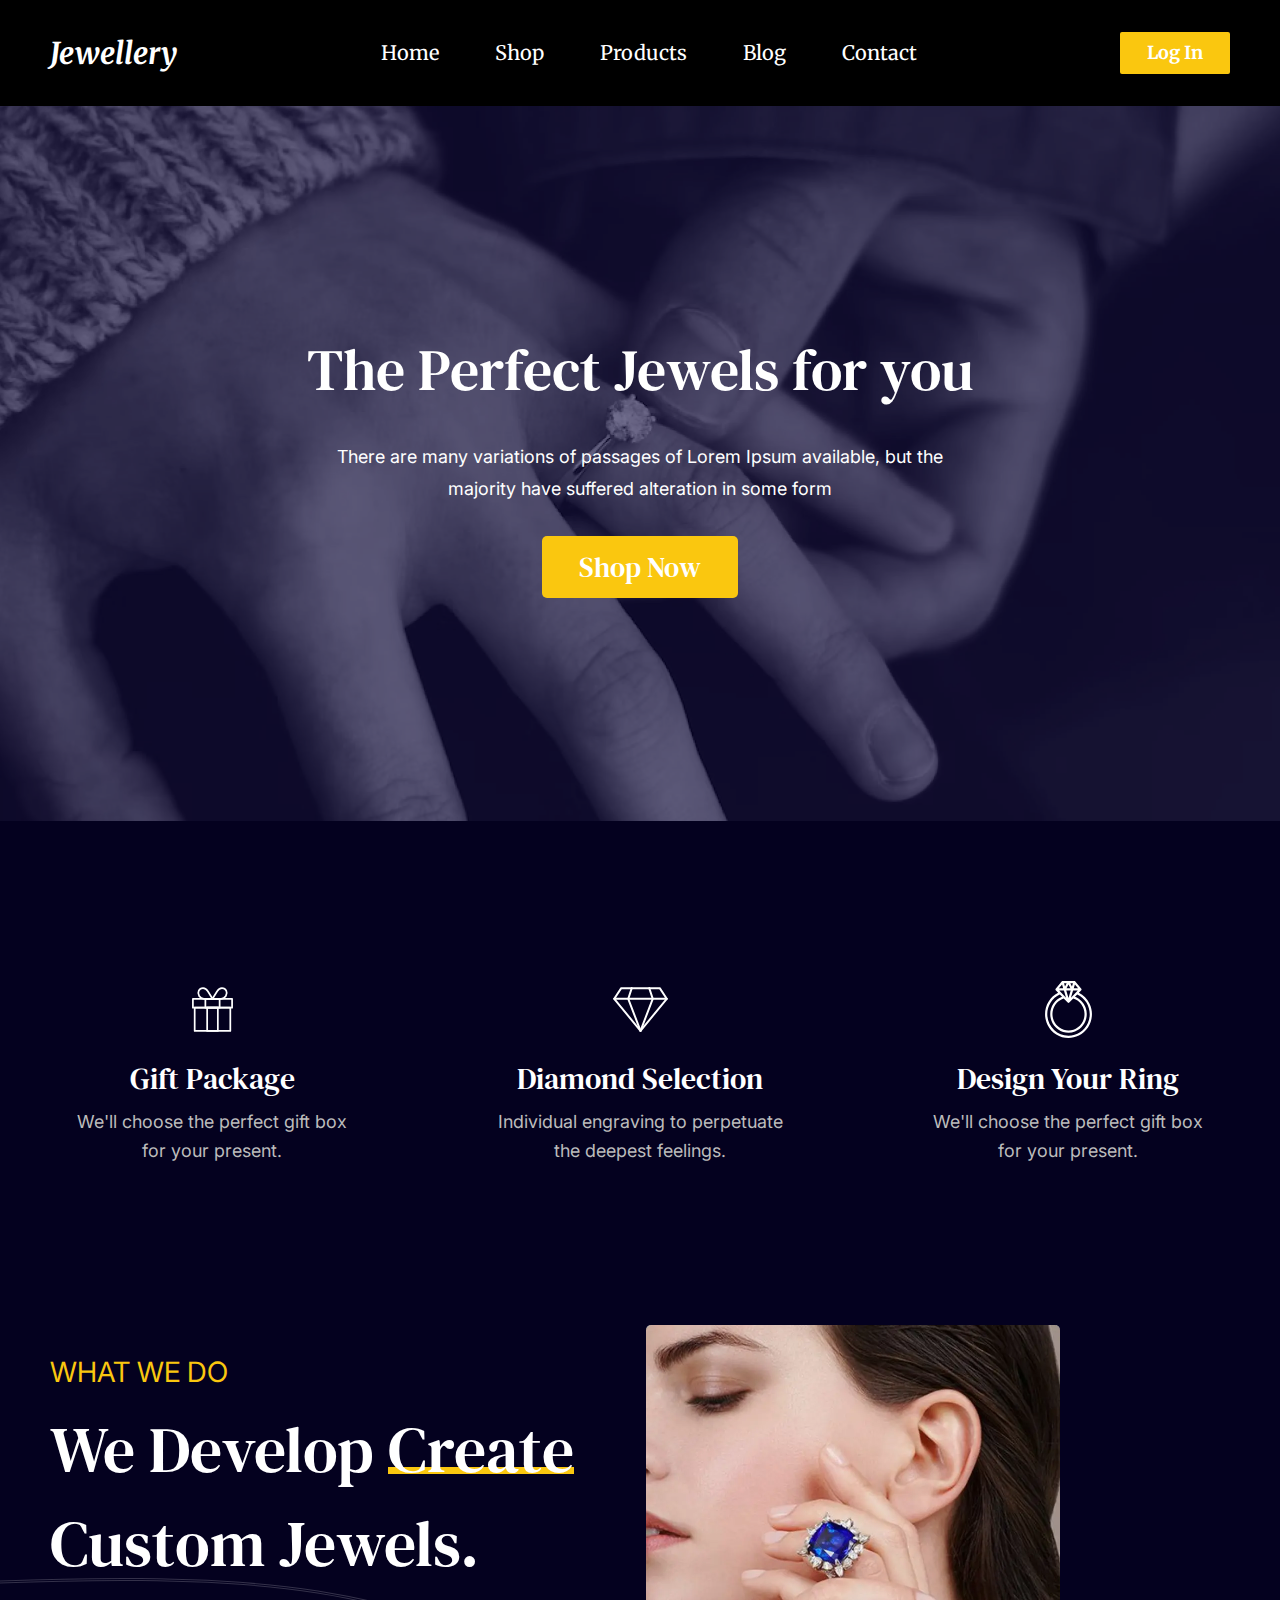
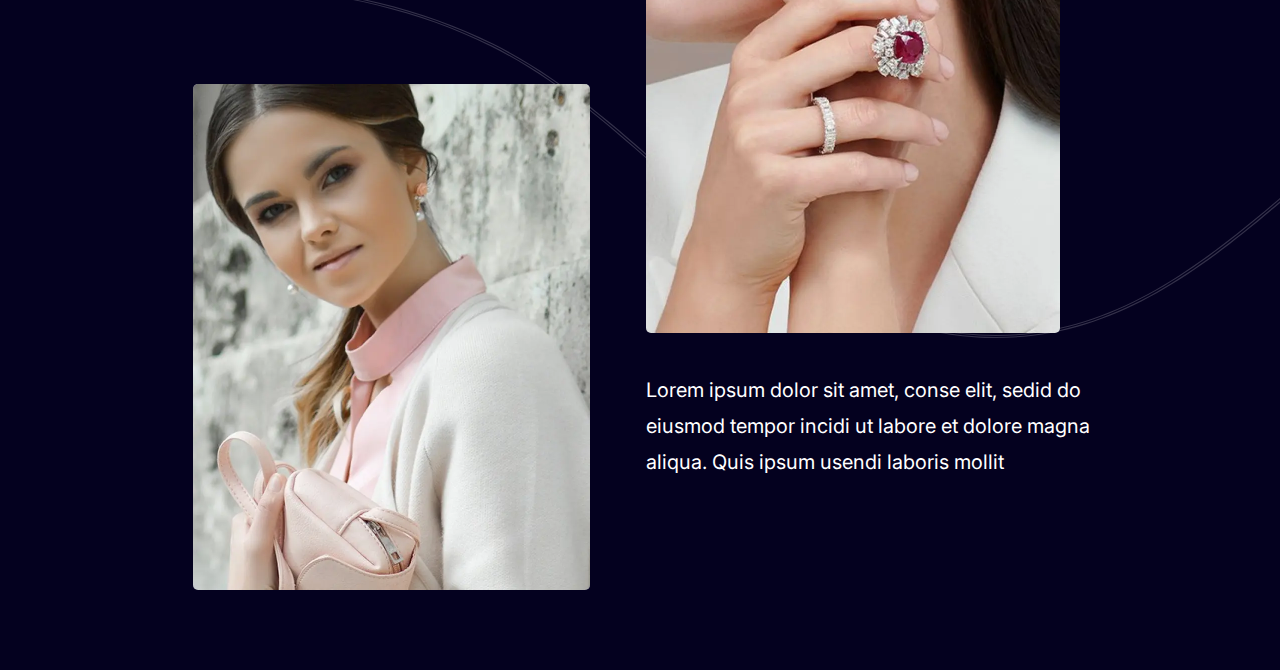
==== index.html @ cd89d272 "features, about sections added" ====
<!DOCTYPE html>
<html lang="en">

<head>
  <meta charset="UTF-8">
  <meta name="viewport" content="width=device-width, initial-scale=1.0">
  <link rel="stylesheet" href="css/style.min.css">
  <title>Jewellery</title>
</head>

<body>
  <div class="wrapper">
    <header class="header">
      <div class="header__container">
        <a class="header__logo" href="index.html">Jewellery</a>
        <nav class="header__menu menu">
          <ul class="menu__list">
            <li class="menu__item">
              <a class="menu__link" href="#">Home</a>
            </li>
            <li class="menu__item">
              <a class="menu__link" href="#">Shop</a>
            </li>
            <li class="menu__item">
              <a class="menu__link" href="#">Products</a>
            </li>
            <li class="menu__item">
              <a class="menu__link" href="#">Blog</a>
            </li>
            <li class="menu__item">
              <a class="menu__link" href="#">Contact</a>
            </li>
          </ul>
        </nav>
        <a class="header__login" href="#">Log In</a>
        <button class="menu-icon" type="button">
          <span></span>
        </button>
      </div>
    </header>

    <main class="page">
      <section class="page__hero hero">
        <div class="hero__container">
          <h1 class="hero__title title">The Perfect Jewels for you</h1>
          <div class="hero__text">
            <p>
              There are many variations of passages of Lorem Ipsum available, but the majority have suffered alteration
              in some form
            </p>
          </div>
          <a class="hero__link" href="#">Shop Now</a>
        </div>
        <img class="hero__image" src="img/hero/hero-bg.webp" alt="Main image">
      </section>
      <div class="page__features features">
        <div class="features__container">
          <ul class="features__items">
            <li class="features__item item-features">
              <img class="item-features__icon" src="img/icons/gift.svg" alt="Gift">
              <h3 class="item-features__title">Gift Package</h3>
              <p class="item-features__text">We'll choose the perfect gift box for your present.</p>
            </li>
            <li class="features__item item-features">
              <img class="item-features__icon" src="img/icons/diamond.svg" alt="Diamond">
              <h3 class="item-features__title">Diamond Selection</h3>
              <p class="item-features__text">Individual engraving to perpetuate the deepest feelings.</p>
            </li>
            <li class="features__item item-features">
              <img class="item-features__icon" src="img/icons/ring.svg" alt="Ring">
              <h3 class="item-features__title">Design Your Ring</h3>
              <p class="item-features__text">We'll choose the perfect gift box for your present.</p>
            </li>
          </ul>
        </div>
      </div>
      <section class="page__about about">
        <div class="about__container">
          <div class="about__wrapper">
            <div class="about__top-block top-block">
              <h3 class="top-block__label">WHAT WE DO</h3>
              <h2 class="top-block__title">
                We Develop <span>Create</span> Custom Jewels.
              </h2>
            </div>
            <img class="about__image" src="img/about/01.webp" alt="Image">
          </div>
          <div class="about__wrapper">
            <img class="about__image" src="img/about/02.webp" alt="Image">
            <div class="about__text">
              <p>
                Lorem ipsum dolor sit amet, conse elit, sedid do eiusmod tempor incidi ut labore et dolore magna aliqua.
                Quis ipsum
                usendi laboris mollit
              </p>
            </div>
          </div>
        </div>
      </section>
    </main>

    <footer class="footer">

    </footer>
  </div>

  <script src="js/script.js"></script>
</body>

</html>
---- css/style.min.css ----
@import"https://fonts.googleapis.com/css?family=Merriweather:regular,700,700italic&display=swap";@import"https://fonts.googleapis.com/css?family=DM+Serif+Text:regular&display=swap";@import"https://fonts.googleapis.com/css?family=Inter:regular,500&display=swap";@import"https://fonts.googleapis.com/css?family=Cormorant+Infant:500,700&display=swap";*,*::before,*::after{-webkit-box-sizing:border-box;box-sizing:border-box;padding:0;margin:0;border:0}*::before,*::after{display:inline-block}a{display:inline-block;text-decoration:none;color:inherit}ul,ol,li{list-style:none}img{vertical-align:top}h1,h2,h3,h4,h5,h6{font-weight:inherit;font-size:inherit}html,body{line-height:1;height:100%}input,button,textarea{font-family:inherit;font-size:inherit;line-height:inherit}button{color:inherit;background-color:rgba(0,0,0,0)}button,select,option{cursor:pointer}input[type=text],input[type=email],input[type=tel],textarea{-webkit-appearance:none;-moz-appearance:none;appearance:none}.wrapper{min-height:100%;display:-webkit-box;display:-ms-flexbox;display:flex;-webkit-box-orient:vertical;-webkit-box-direction:normal;-ms-flex-direction:column;flex-direction:column;overflow:clip}.wrapper>main{-webkit-box-flex:1;-ms-flex:1 1 auto;flex:1 1 auto}[class*=__container]{max-width:75.625rem;margin:0 auto;padding-inline:0.9375rem}body{font-family:"Inter",sans-serif;font-size:1.125rem;color:#fff;background-color:#04011f}.header{font-family:"Merriweather",serif;background-color:#000;position:relative;z-index:50}@media(max-width: 47.99875em){.header::after{content:"";position:absolute;top:0;left:0;z-index:1;width:100%;height:4.375rem;background-color:#000}}.header__container{min-height:6.625rem;display:-webkit-box;display:-ms-flexbox;display:flex;-webkit-box-pack:justify;-ms-flex-pack:justify;justify-content:space-between;-webkit-column-gap:3.125rem;-moz-column-gap:3.125rem;column-gap:3.125rem;-webkit-box-align:center;-ms-flex-align:center;align-items:center}@media(max-width: 61.99875em){.header__container{-webkit-column-gap:1.875rem;-moz-column-gap:1.875rem;column-gap:1.875rem}}@media(max-width: 47.99875em){.header__container{min-height:4.375rem}}@media(max-width: 29.99875em){.header__container{-webkit-column-gap:0.9375rem;-moz-column-gap:0.9375rem;column-gap:0.9375rem}}.header__logo{position:relative;z-index:2;-ms-flex-negative:0;flex-shrink:0;font-weight:700;font-size:1.875rem;font-style:italic}@media(max-width: 29.99875em){.header__logo{font-size:1.5rem}}.header__login{position:relative;z-index:2;-ms-flex-negative:0;flex-shrink:0;padding:0.75rem 1.6875rem;background-color:#fac70f;border-radius:0.125rem;font-weight:700;-webkit-transition:all .3s;transition:all .3s}@media(any-hover: hover){.header__login:hover{background-color:#fff;color:#fac70f}}@media(max-width: 47.99875em){.header__login{margin-left:auto}}@media(max-width: 47.99875em){.menu{position:fixed;top:0;left:100%;padding:6.875rem 1.25rem 2.5rem 1.25rem;background-color:#000;height:100%;width:100%;overflow:auto;-webkit-transition:left .5s;transition:left .5s}.menu-open .menu{left:0}}.menu__list{display:-webkit-box;display:-ms-flexbox;display:flex;-ms-flex-wrap:wrap;flex-wrap:wrap;-webkit-column-gap:3.5rem;-moz-column-gap:3.5rem;column-gap:3.5rem;row-gap:0.625rem;-webkit-box-pack:center;-ms-flex-pack:center;justify-content:center}@media(max-width: 61.99875em){.menu__list{-webkit-column-gap:1.75rem;-moz-column-gap:1.75rem;column-gap:1.75rem}}@media(max-width: 47.99875em){.menu__list{-webkit-box-orient:vertical;-webkit-box-direction:normal;-ms-flex-direction:column;flex-direction:column;-webkit-box-align:center;-ms-flex-align:center;align-items:center;row-gap:2.5rem}}.menu__link{position:relative;font-size:1.25rem}.menu__link::after{content:"";position:absolute;top:100%;left:0;width:0%;height:0.125rem;background-color:#fac70f;-webkit-transition:width .3s;transition:width .3s}@media(any-hover: hover){.menu__link:hover::after{width:100%}}@media(max-width: 47.99875em){.menu__link{font-size:1.75rem}}.menu-icon{display:none}@media(max-width: 47.99875rem){.menu-icon{display:block;-webkit-box-flex:0;-ms-flex:0 0 1.875rem;flex:0 0 1.875rem;width:1.875rem;height:1.25rem;position:relative;z-index:2}}.menu-icon span,.menu-icon::before,.menu-icon::after{content:"";position:absolute;left:0;width:100%;height:0.125rem;background-color:#fff;-webkit-transition:all .5s;transition:all .5s}.menu-icon span{top:50%;margin-top:-0.0625rem}.menu-open .menu-icon span{-webkit-transform:scale(0);-ms-transform:scale(0);transform:scale(0)}.menu-icon::before{top:0}.menu-open .menu-icon::before{top:50%;-webkit-transform:rotate(45deg);-ms-transform:rotate(45deg);transform:rotate(45deg);margin-top:-0.0625rem}.menu-icon::after{bottom:0}.menu-open .menu-icon::after{bottom:50%;-webkit-transform:rotate(-45deg);-ms-transform:rotate(-45deg);transform:rotate(-45deg);margin-bottom:-0.0625rem}.title{font-family:"DM Serif Text",serif;font-size:3.625rem}@media(max-width: 61.99875em){.title{font-size:3.125rem}}@media(max-width: 47.99875em){.title{font-size:2.8125rem}}@media(max-width: 29.99875em){.title{font-size:2.5rem}}.top-block__label{text-transform:uppercase;color:#fac70f;font-size:1.75rem;line-height:121.428571%}.top-block__label:not(:last-child){margin-bottom:0.8125rem}@media(max-width: 29.99875em){.top-block__label:not(:last-child){margin-bottom:0.625rem}}@media(max-width: 29.99875em){.top-block__label{font-size:1.375rem}}.top-block__title{font-family:"DM Serif Text",serif;font-size:4rem;line-height:146%}@media(max-width: 74.99875em){.top-block__title{font-size:3.625rem}}@media(max-width: 61.99875em){.top-block__title{font-size:3.125rem}}@media(max-width: 47.99875em){.top-block__title{font-size:2.8125rem;line-height:120%}}@media(max-width: 29.99875em){.top-block__title{font-size:2.1875rem}}.top-block__title span{position:relative}.top-block__title span::after{content:"";position:absolute;bottom:22%;left:0;z-index:-1;width:100%;height:0.4375rem;background-color:#fac70f}.page__hero:not(:last-child){margin-bottom:5rem}@media(max-width: 61.99875em){.page__hero:not(:last-child){margin-bottom:3.75rem}}@media(max-width: 47.99875em){.page__hero:not(:last-child){margin-bottom:2.5rem}}@media(max-width: 29.99875em){.page__hero:not(:last-child){margin-bottom:1.5625rem}}.page__features{padding-block:5rem}@media(max-width: 61.99875em){.page__features{padding-block:3.75rem}}@media(max-width: 47.99875em){.page__features{padding-block:2.5rem}}@media(max-width: 29.99875em){.page__features{padding-block:1.5625rem}}.page__about{padding-block:5rem}@media(max-width: 61.99875em){.page__about{padding-block:3.75rem}}@media(max-width: 47.99875em){.page__about{padding-block:2.5rem}}@media(max-width: 29.99875em){.page__about{padding-block:1.5625rem}}.hero{position:relative;background-color:rgba(10,4,56,.58)}.hero__container{min-height:44.6875rem;display:-webkit-box;display:-ms-flexbox;display:flex;-webkit-box-orient:vertical;-webkit-box-direction:normal;-ms-flex-direction:column;flex-direction:column;-webkit-box-align:center;-ms-flex-align:center;align-items:center;-webkit-box-pack:center;-ms-flex-pack:center;justify-content:center;gap:1.875rem}@media(max-width: 61.99875em){.hero__container{min-height:40.625rem}}@media(max-width: 47.99875em){.hero__container{min-height:34.375rem}}.hero__title{line-height:140%;text-align:center}@media(max-width: 47.99875em){.hero__title{line-height:120%}}.hero__text{max-width:41.875rem;text-align:center;line-height:180%}.hero__link{padding:1.0625rem 2.3125rem;background-color:#fac70f;font-family:"DM Serif Text",serif;font-size:1.75rem;border-radius:0.3125rem;-webkit-transition:background-color .3s;transition:background-color .3s}@media(any-hover: hover){.hero__link:hover{background-color:#04011f}}.hero__image{position:absolute;top:0;left:0;z-index:-1;width:100%;height:100%;-o-object-fit:cover;object-fit:cover}.features__items{display:-webkit-box;display:-ms-flexbox;display:flex;-ms-flex-wrap:wrap;flex-wrap:wrap;-webkit-box-pack:center;-ms-flex-pack:center;justify-content:center;-webkit-column-gap:8.75rem;-moz-column-gap:8.75rem;column-gap:8.75rem;row-gap:2.5rem}.features__item{-webkit-box-flex:0;-ms-flex:0 0 18rem;flex:0 0 18rem}.item-features{text-align:center}.item-features__icon{width:3.5625rem;height:3.5625rem;-o-object-fit:contain;object-fit:contain}.item-features__icon:not(:last-child){margin-bottom:1.3125rem}@media(max-width: 29.99875em){.item-features__icon:not(:last-child){margin-bottom:0.9375rem}}.item-features__title{font-family:"DM Serif Text",serif;font-size:1.875rem;line-height:136.666667%}.item-features__title:not(:last-child){margin-bottom:0.5rem}.item-features__text{color:#bcbcbc;line-height:160%}.about{background:url("../img/decor/about-bg.svg") center/contain no-repeat}.about__container{display:-webkit-box;display:-ms-flexbox;display:flex;-webkit-column-gap:3.5rem;-moz-column-gap:3.5rem;column-gap:3.5rem}@media(max-width: 61.99875em){.about__container{-webkit-column-gap:2.5rem;-moz-column-gap:2.5rem;column-gap:2.5rem}}@media(max-width: 47.99875em){.about__container{-webkit-column-gap:1.25rem;-moz-column-gap:1.25rem;column-gap:1.25rem}}@media(max-width: 29.99875em){.about__container{-webkit-box-orient:vertical;-webkit-box-direction:normal;-ms-flex-direction:column;flex-direction:column;gap:1.875rem}}.about__wrapper:first-child{-webkit-box-flex:0;-ms-flex:0 1 33.75rem;flex:0 1 33.75rem;display:-webkit-box;display:-ms-flexbox;display:flex;-webkit-box-orient:vertical;-webkit-box-direction:normal;-ms-flex-direction:column;flex-direction:column;-webkit-box-align:end;-ms-flex-align:end;align-items:flex-end;gap:5.875rem;padding-top:1.9375rem}@media(max-width: 61.99875em){.about__wrapper:first-child{gap:3.125rem;-webkit-box-align:start;-ms-flex-align:start;align-items:flex-start}}@media(max-width: 29.99875em){.about__wrapper:first-child{gap:2.1875rem}}.about__image{border-radius:0.3125rem;-o-object-fit:cover;object-fit:cover;-o-object-position:top;object-position:top;aspect-ratio:414/608;max-width:25.875rem;width:100%}.about__top-block+.about__image{max-width:24.8125rem;width:100%;aspect-ratio:397/506}@media(max-width: 29.99875em){.about__top-block+.about__image{max-width:100%}}.about__image:not(:last-child){margin-bottom:2.4375rem}@media(max-width: 29.99875em){.about__image:not(:last-child){margin-bottom:1.25rem}}@media(max-width: 29.99875em){.about__image{max-width:100%}}.about__text{line-height:180%;max-width:28.8125rem;font-size:1.25rem}
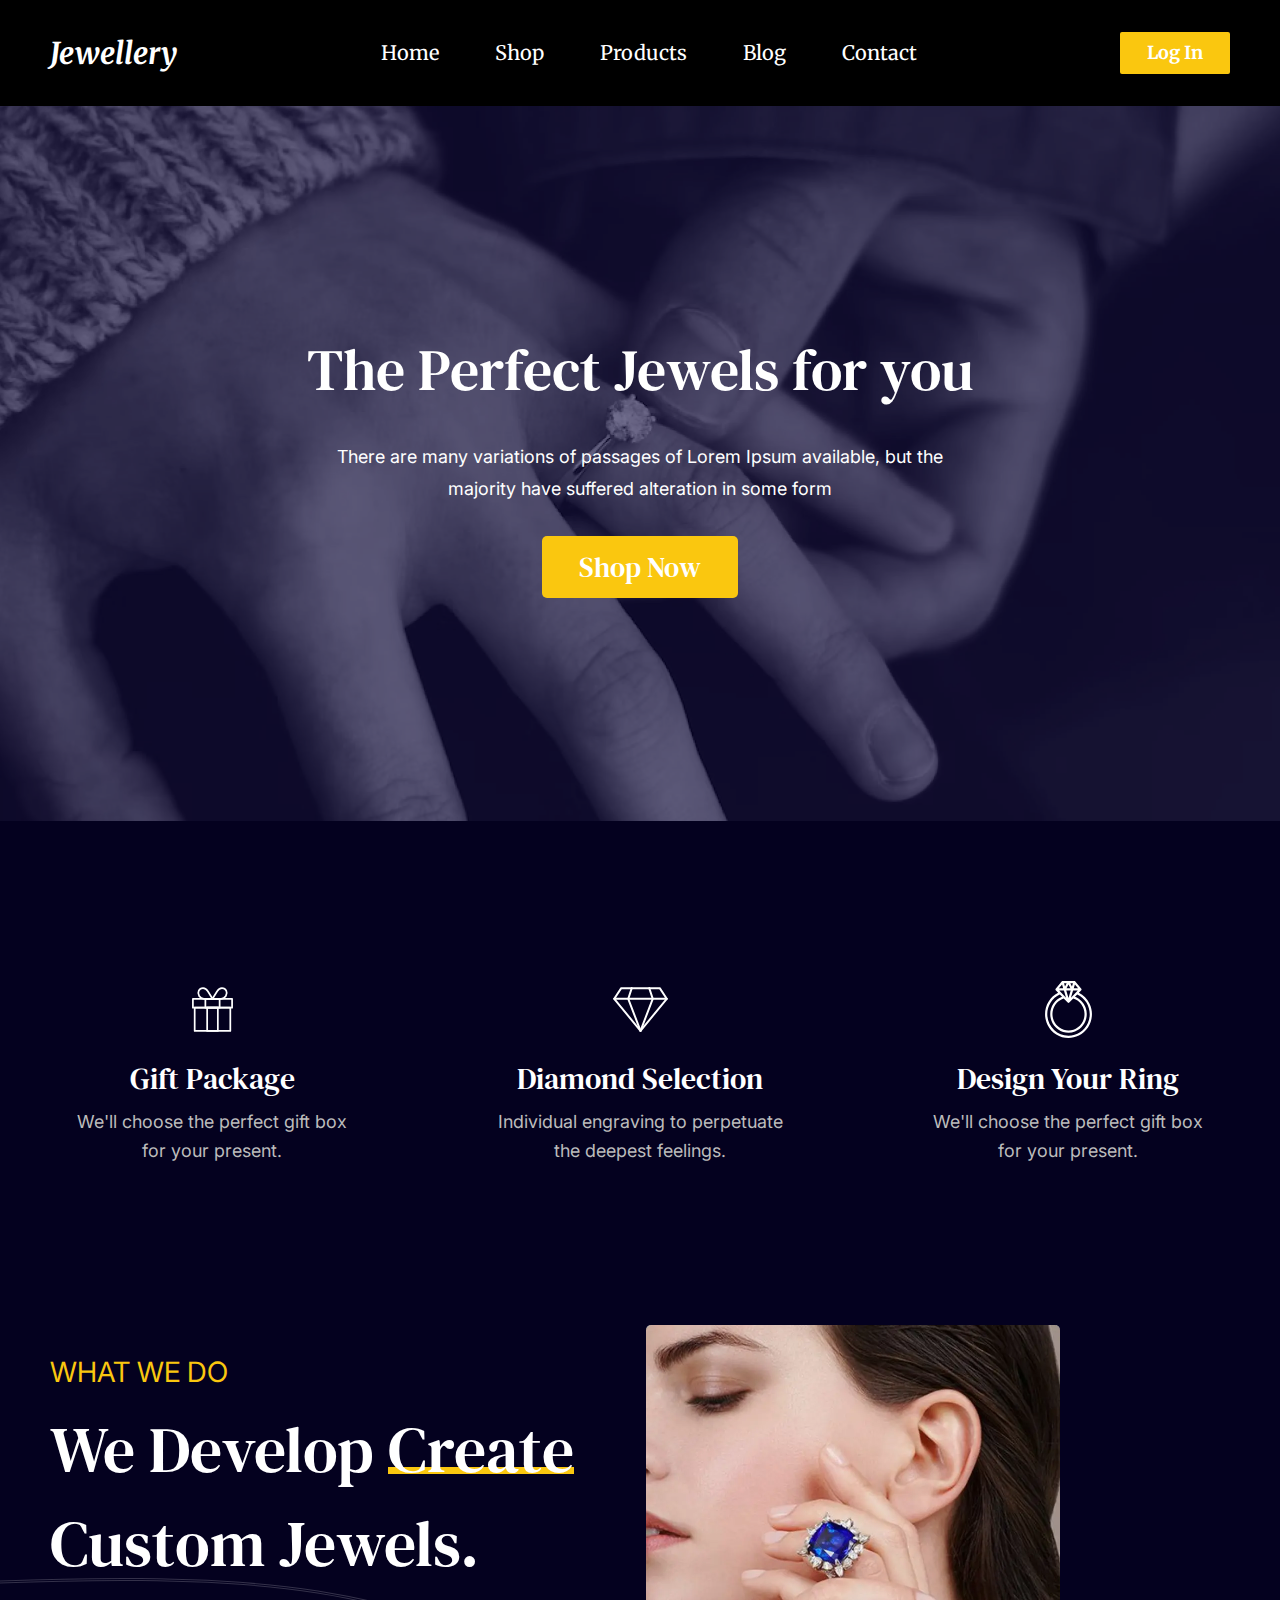
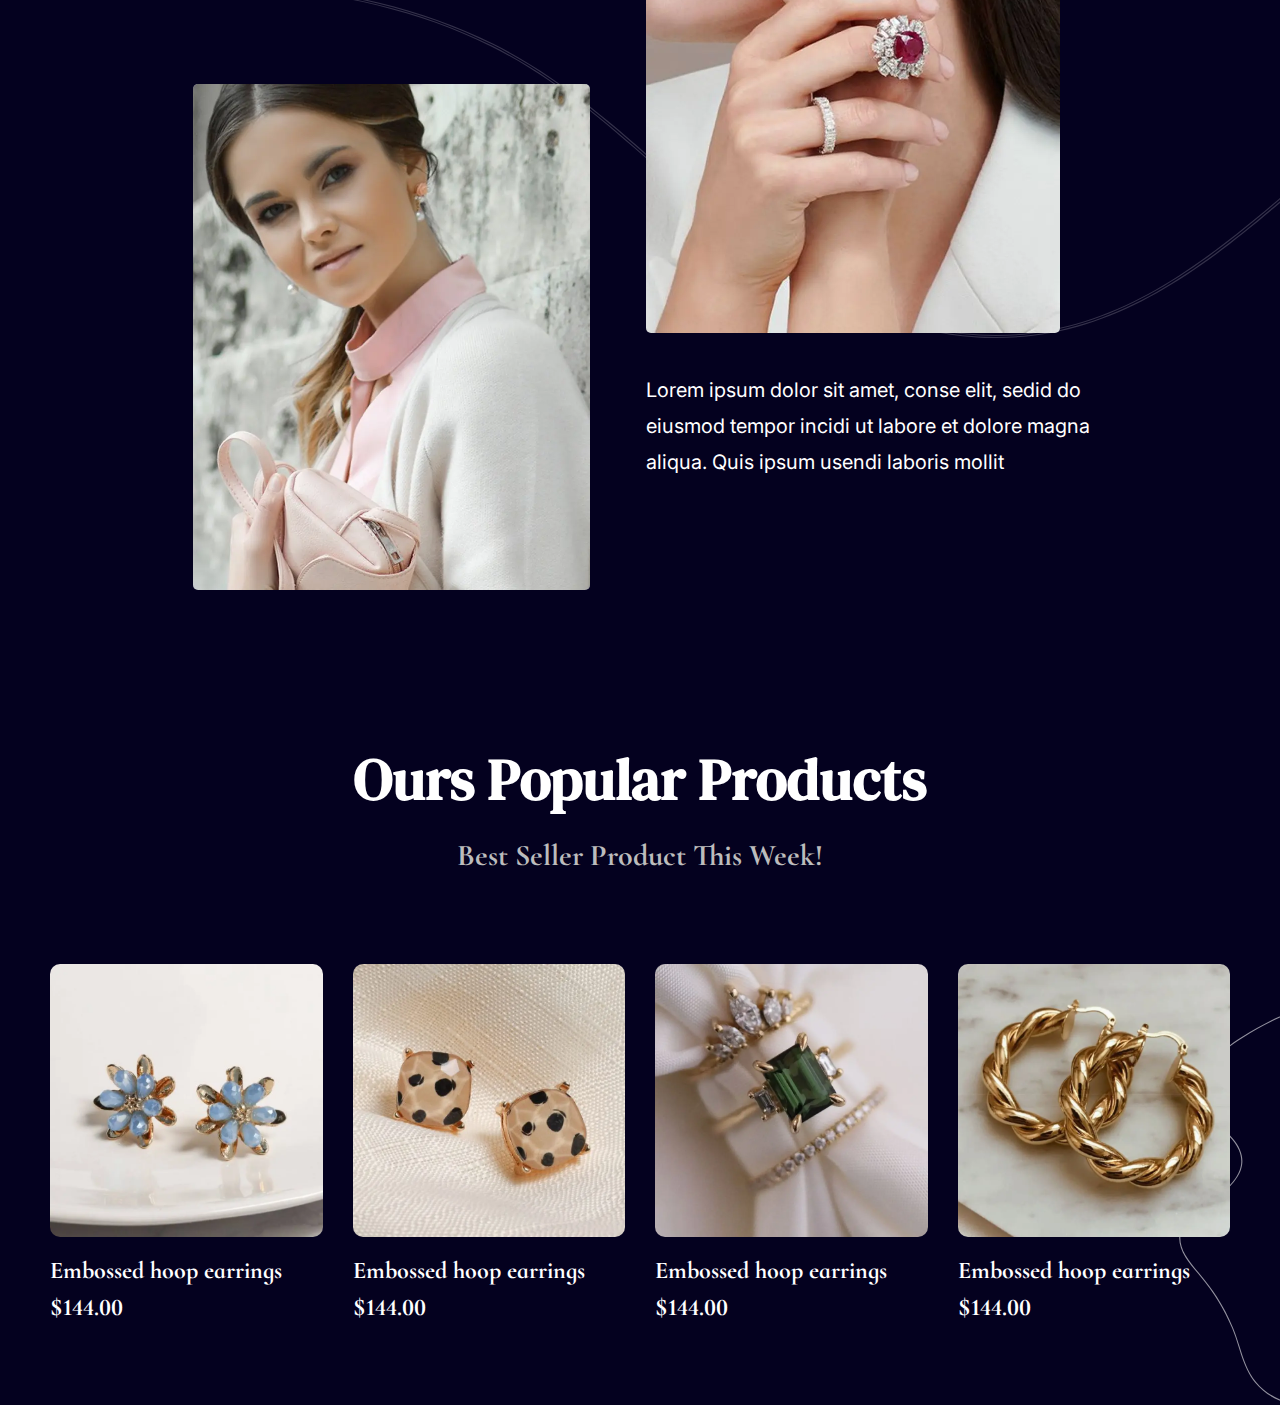
==== commit 1dc60eda: "added products section" ====
--- a/index.html
+++ b/index.html
@@ -97,6 +97,50 @@
           </div>
         </div>
       </section>
+      <section class="page__products products">
+        <div class="products__container">
+          <h2 class="products__title title">Ours Popular Products</h2>
+          <h3 class="products__sub-title">Best Seller Product This Week!</h3>
+          <div class="products__items">
+            <article class="products__item item-products">
+              <a class="item-products__link" href="#">
+                <div class="item-products__image">
+                  <img src="img/products/01.webp" alt="Product">
+                </div>
+                <h4 class="item-products__title">Embossed hoop earrings</h4>
+                <div class="item-products__price">$144.00</div>
+              </a>
+            </article>
+            <article class="products__item item-products">
+              <a class="item-products__link" href="#">
+                <div class="item-products__image">
+                  <img src="img/products/02.webp" alt="Product">
+                </div>
+                <h4 class="item-products__title">Embossed hoop earrings</h4>
+                <div class="item-products__price">$144.00</div>
+              </a>
+            </article>
+            <article class="products__item item-products">
+              <a class="item-products__link" href="#">
+                <div class="item-products__image">
+                  <img src="img/products/03.webp" alt="Product">
+                </div>
+                <h4 class="item-products__title">Embossed hoop earrings</h4>
+                <div class="item-products__price">$144.00</div>
+              </a>
+            </article>
+            <article class="products__item item-products">
+              <a class="item-products__link" href="#">
+                <div class="item-products__image">
+                  <img src="img/products/04.webp" alt="Product">
+                </div>
+                <h4 class="item-products__title">Embossed hoop earrings</h4>
+                <div class="item-products__price">$144.00</div>
+              </a>
+            </article>
+          </div>
+        </div>
+      </section>
     </main>
 
     <footer class="footer">
--- a/css/style.min.css
+++ b/css/style.min.css
@@ -1 +1 @@
-@import"https://fonts.googleapis.com/css?family=Merriweather:regular,700,700italic&display=swap";@import"https://fonts.googleapis.com/css?family=DM+Serif+Text:regular&display=swap";@import"https://fonts.googleapis.com/css?family=Inter:regular,500&display=swap";@import"https://fonts.googleapis.com/css?family=Cormorant+Infant:500,700&display=swap";*,*::before,*::after{-webkit-box-sizing:border-box;box-sizing:border-box;padding:0;margin:0;border:0}*::before,*::after{display:inline-block}a{display:inline-block;text-decoration:none;color:inherit}ul,ol,li{list-style:none}img{vertical-align:top}h1,h2,h3,h4,h5,h6{font-weight:inherit;font-size:inherit}html,body{line-height:1;height:100%}input,button,textarea{font-family:inherit;font-size:inherit;line-height:inherit}button{color:inherit;background-color:rgba(0,0,0,0)}button,select,option{cursor:pointer}input[type=text],input[type=email],input[type=tel],textarea{-webkit-appearance:none;-moz-appearance:none;appearance:none}.wrapper{min-height:100%;display:-webkit-box;display:-ms-flexbox;display:flex;-webkit-box-orient:vertical;-webkit-box-direction:normal;-ms-flex-direction:column;flex-direction:column;overflow:clip}.wrapper>main{-webkit-box-flex:1;-ms-flex:1 1 auto;flex:1 1 auto}[class*=__container]{max-width:75.625rem;margin:0 auto;padding-inline:0.9375rem}body{font-family:"Inter",sans-serif;font-size:1.125rem;color:#fff;background-color:#04011f}.header{font-family:"Merriweather",serif;background-color:#000;position:relative;z-index:50}@media(max-width: 47.99875em){.header::after{content:"";position:absolute;top:0;left:0;z-index:1;width:100%;height:4.375rem;background-color:#000}}.header__container{min-height:6.625rem;display:-webkit-box;display:-ms-flexbox;display:flex;-webkit-box-pack:justify;-ms-flex-pack:justify;justify-content:space-between;-webkit-column-gap:3.125rem;-moz-column-gap:3.125rem;column-gap:3.125rem;-webkit-box-align:center;-ms-flex-align:center;align-items:center}@media(max-width: 61.99875em){.header__container{-webkit-column-gap:1.875rem;-moz-column-gap:1.875rem;column-gap:1.875rem}}@media(max-width: 47.99875em){.header__container{min-height:4.375rem}}@media(max-width: 29.99875em){.header__container{-webkit-column-gap:0.9375rem;-moz-column-gap:0.9375rem;column-gap:0.9375rem}}.header__logo{position:relative;z-index:2;-ms-flex-negative:0;flex-shrink:0;font-weight:700;font-size:1.875rem;font-style:italic}@media(max-width: 29.99875em){.header__logo{font-size:1.5rem}}.header__login{position:relative;z-index:2;-ms-flex-negative:0;flex-shrink:0;padding:0.75rem 1.6875rem;background-color:#fac70f;border-radius:0.125rem;font-weight:700;-webkit-transition:all .3s;transition:all .3s}@media(any-hover: hover){.header__login:hover{background-color:#fff;color:#fac70f}}@media(max-width: 47.99875em){.header__login{margin-left:auto}}@media(max-width: 47.99875em){.menu{position:fixed;top:0;left:100%;padding:6.875rem 1.25rem 2.5rem 1.25rem;background-color:#000;height:100%;width:100%;overflow:auto;-webkit-transition:left .5s;transition:left .5s}.menu-open .menu{left:0}}.menu__list{display:-webkit-box;display:-ms-flexbox;display:flex;-ms-flex-wrap:wrap;flex-wrap:wrap;-webkit-column-gap:3.5rem;-moz-column-gap:3.5rem;column-gap:3.5rem;row-gap:0.625rem;-webkit-box-pack:center;-ms-flex-pack:center;justify-content:center}@media(max-width: 61.99875em){.menu__list{-webkit-column-gap:1.75rem;-moz-column-gap:1.75rem;column-gap:1.75rem}}@media(max-width: 47.99875em){.menu__list{-webkit-box-orient:vertical;-webkit-box-direction:normal;-ms-flex-direction:column;flex-direction:column;-webkit-box-align:center;-ms-flex-align:center;align-items:center;row-gap:2.5rem}}.menu__link{position:relative;font-size:1.25rem}.menu__link::after{content:"";position:absolute;top:100%;left:0;width:0%;height:0.125rem;background-color:#fac70f;-webkit-transition:width .3s;transition:width .3s}@media(any-hover: hover){.menu__link:hover::after{width:100%}}@media(max-width: 47.99875em){.menu__link{font-size:1.75rem}}.menu-icon{display:none}@media(max-width: 47.99875rem){.menu-icon{display:block;-webkit-box-flex:0;-ms-flex:0 0 1.875rem;flex:0 0 1.875rem;width:1.875rem;height:1.25rem;position:relative;z-index:2}}.menu-icon span,.menu-icon::before,.menu-icon::after{content:"";position:absolute;left:0;width:100%;height:0.125rem;background-color:#fff;-webkit-transition:all .5s;transition:all .5s}.menu-icon span{top:50%;margin-top:-0.0625rem}.menu-open .menu-icon span{-webkit-transform:scale(0);-ms-transform:scale(0);transform:scale(0)}.menu-icon::before{top:0}.menu-open .menu-icon::before{top:50%;-webkit-transform:rotate(45deg);-ms-transform:rotate(45deg);transform:rotate(45deg);margin-top:-0.0625rem}.menu-icon::after{bottom:0}.menu-open .menu-icon::after{bottom:50%;-webkit-transform:rotate(-45deg);-ms-transform:rotate(-45deg);transform:rotate(-45deg);margin-bottom:-0.0625rem}.title{font-family:"DM Serif Text",serif;font-size:3.625rem}@media(max-width: 61.99875em){.title{font-size:3.125rem}}@media(max-width: 47.99875em){.title{font-size:2.8125rem}}@media(max-width: 29.99875em){.title{font-size:2.5rem}}.top-block__label{text-transform:uppercase;color:#fac70f;font-size:1.75rem;line-height:121.428571%}.top-block__label:not(:last-child){margin-bottom:0.8125rem}@media(max-width: 29.99875em){.top-block__label:not(:last-child){margin-bottom:0.625rem}}@media(max-width: 29.99875em){.top-block__label{font-size:1.375rem}}.top-block__title{font-family:"DM Serif Text",serif;font-size:4rem;line-height:146%}@media(max-width: 74.99875em){.top-block__title{font-size:3.625rem}}@media(max-width: 61.99875em){.top-block__title{font-size:3.125rem}}@media(max-width: 47.99875em){.top-block__title{font-size:2.8125rem;line-height:120%}}@media(max-width: 29.99875em){.top-block__title{font-size:2.1875rem}}.top-block__title span{position:relative}.top-block__title span::after{content:"";position:absolute;bottom:22%;left:0;z-index:-1;width:100%;height:0.4375rem;background-color:#fac70f}.page__hero:not(:last-child){margin-bottom:5rem}@media(max-width: 61.99875em){.page__hero:not(:last-child){margin-bottom:3.75rem}}@media(max-width: 47.99875em){.page__hero:not(:last-child){margin-bottom:2.5rem}}@media(max-width: 29.99875em){.page__hero:not(:last-child){margin-bottom:1.5625rem}}.page__features{padding-block:5rem}@media(max-width: 61.99875em){.page__features{padding-block:3.75rem}}@media(max-width: 47.99875em){.page__features{padding-block:2.5rem}}@media(max-width: 29.99875em){.page__features{padding-block:1.5625rem}}.page__about{padding-block:5rem}@media(max-width: 61.99875em){.page__about{padding-block:3.75rem}}@media(max-width: 47.99875em){.page__about{padding-block:2.5rem}}@media(max-width: 29.99875em){.page__about{padding-block:1.5625rem}}.hero{position:relative;background-color:rgba(10,4,56,.58)}.hero__container{min-height:44.6875rem;display:-webkit-box;display:-ms-flexbox;display:flex;-webkit-box-orient:vertical;-webkit-box-direction:normal;-ms-flex-direction:column;flex-direction:column;-webkit-box-align:center;-ms-flex-align:center;align-items:center;-webkit-box-pack:center;-ms-flex-pack:center;justify-content:center;gap:1.875rem}@media(max-width: 61.99875em){.hero__container{min-height:40.625rem}}@media(max-width: 47.99875em){.hero__container{min-height:34.375rem}}.hero__title{line-height:140%;text-align:center}@media(max-width: 47.99875em){.hero__title{line-height:120%}}.hero__text{max-width:41.875rem;text-align:center;line-height:180%}.hero__link{padding:1.0625rem 2.3125rem;background-color:#fac70f;font-family:"DM Serif Text",serif;font-size:1.75rem;border-radius:0.3125rem;-webkit-transition:background-color .3s;transition:background-color .3s}@media(any-hover: hover){.hero__link:hover{background-color:#04011f}}.hero__image{position:absolute;top:0;left:0;z-index:-1;width:100%;height:100%;-o-object-fit:cover;object-fit:cover}.features__items{display:-webkit-box;display:-ms-flexbox;display:flex;-ms-flex-wrap:wrap;flex-wrap:wrap;-webkit-box-pack:center;-ms-flex-pack:center;justify-content:center;-webkit-column-gap:8.75rem;-moz-column-gap:8.75rem;column-gap:8.75rem;row-gap:2.5rem}.features__item{-webkit-box-flex:0;-ms-flex:0 0 18rem;flex:0 0 18rem}.item-features{text-align:center}.item-features__icon{width:3.5625rem;height:3.5625rem;-o-object-fit:contain;object-fit:contain}.item-features__icon:not(:last-child){margin-bottom:1.3125rem}@media(max-width: 29.99875em){.item-features__icon:not(:last-child){margin-bottom:0.9375rem}}.item-features__title{font-family:"DM Serif Text",serif;font-size:1.875rem;line-height:136.666667%}.item-features__title:not(:last-child){margin-bottom:0.5rem}.item-features__text{color:#bcbcbc;line-height:160%}.about{background:url("../img/decor/about-bg.svg") center/contain no-repeat}.about__container{display:-webkit-box;display:-ms-flexbox;display:flex;-webkit-column-gap:3.5rem;-moz-column-gap:3.5rem;column-gap:3.5rem}@media(max-width: 61.99875em){.about__container{-webkit-column-gap:2.5rem;-moz-column-gap:2.5rem;column-gap:2.5rem}}@media(max-width: 47.99875em){.about__container{-webkit-column-gap:1.25rem;-moz-column-gap:1.25rem;column-gap:1.25rem}}@media(max-width: 29.99875em){.about__container{-webkit-box-orient:vertical;-webkit-box-direction:normal;-ms-flex-direction:column;flex-direction:column;gap:1.875rem}}.about__wrapper:first-child{-webkit-box-flex:0;-ms-flex:0 1 33.75rem;flex:0 1 33.75rem;display:-webkit-box;display:-ms-flexbox;display:flex;-webkit-box-orient:vertical;-webkit-box-direction:normal;-ms-flex-direction:column;flex-direction:column;-webkit-box-align:end;-ms-flex-align:end;align-items:flex-end;gap:5.875rem;padding-top:1.9375rem}@media(max-width: 61.99875em){.about__wrapper:first-child{gap:3.125rem;-webkit-box-align:start;-ms-flex-align:start;align-items:flex-start}}@media(max-width: 29.99875em){.about__wrapper:first-child{gap:2.1875rem}}.about__image{border-radius:0.3125rem;-o-object-fit:cover;object-fit:cover;-o-object-position:top;object-position:top;aspect-ratio:414/608;max-width:25.875rem;width:100%}.about__top-block+.about__image{max-width:24.8125rem;width:100%;aspect-ratio:397/506}@media(max-width: 29.99875em){.about__top-block+.about__image{max-width:100%}}.about__image:not(:last-child){margin-bottom:2.4375rem}@media(max-width: 29.99875em){.about__image:not(:last-child){margin-bottom:1.25rem}}@media(max-width: 29.99875em){.about__image{max-width:100%}}.about__text{line-height:180%;max-width:28.8125rem;font-size:1.25rem}+@import"https://fonts.googleapis.com/css?family=Merriweather:regular,700,700italic&display=swap";@import"https://fonts.googleapis.com/css?family=DM+Serif+Text:regular&display=swap";@import"https://fonts.googleapis.com/css?family=Inter:regular,500&display=swap";@import"https://fonts.googleapis.com/css?family=Cormorant+Infant:500,700&display=swap";*,*::before,*::after{-webkit-box-sizing:border-box;box-sizing:border-box;padding:0;margin:0;border:0}*::before,*::after{display:inline-block}a{display:inline-block;text-decoration:none;color:inherit}ul,ol,li{list-style:none}img{vertical-align:top}h1,h2,h3,h4,h5,h6{font-weight:inherit;font-size:inherit}html,body{line-height:1;height:100%}input,button,textarea{font-family:inherit;font-size:inherit;line-height:inherit}button{color:inherit;background-color:rgba(0,0,0,0)}button,select,option{cursor:pointer}input[type=text],input[type=email],input[type=tel],textarea{-webkit-appearance:none;-moz-appearance:none;appearance:none}.wrapper{min-height:100%;display:-webkit-box;display:-ms-flexbox;display:flex;-webkit-box-orient:vertical;-webkit-box-direction:normal;-ms-flex-direction:column;flex-direction:column;overflow:clip}.wrapper>main{-webkit-box-flex:1;-ms-flex:1 1 auto;flex:1 1 auto}[class*=__container]{max-width:75.625rem;margin:0 auto;padding-inline:0.9375rem}body{font-family:"Inter",sans-serif;font-size:1.125rem;color:#fff;background-color:#04011f}.header{font-family:"Merriweather",serif;background-color:#000;position:relative;z-index:50}@media(max-width: 47.99875em){.header::after{content:"";position:absolute;top:0;left:0;z-index:1;width:100%;height:4.375rem;background-color:#000}}.header__container{min-height:6.625rem;display:-webkit-box;display:-ms-flexbox;display:flex;-webkit-box-pack:justify;-ms-flex-pack:justify;justify-content:space-between;-webkit-column-gap:3.125rem;-moz-column-gap:3.125rem;column-gap:3.125rem;-webkit-box-align:center;-ms-flex-align:center;align-items:center}@media(max-width: 61.99875em){.header__container{-webkit-column-gap:1.875rem;-moz-column-gap:1.875rem;column-gap:1.875rem}}@media(max-width: 47.99875em){.header__container{min-height:4.375rem}}@media(max-width: 29.99875em){.header__container{-webkit-column-gap:0.9375rem;-moz-column-gap:0.9375rem;column-gap:0.9375rem}}.header__logo{position:relative;z-index:2;-ms-flex-negative:0;flex-shrink:0;font-weight:700;font-size:1.875rem;font-style:italic}@media(max-width: 29.99875em){.header__logo{font-size:1.5rem}}.header__login{position:relative;z-index:2;-ms-flex-negative:0;flex-shrink:0;padding:0.75rem 1.6875rem;background-color:#fac70f;border-radius:0.125rem;font-weight:700;-webkit-transition:all .3s;transition:all .3s}@media(any-hover: hover){.header__login:hover{background-color:#fff;color:#fac70f}}@media(max-width: 47.99875em){.header__login{margin-left:auto}}@media(max-width: 47.99875em){.menu{position:fixed;top:0;left:100%;padding:6.875rem 1.25rem 2.5rem 1.25rem;background-color:#000;height:100%;width:100%;overflow:auto;-webkit-transition:left .5s;transition:left .5s}.menu-open .menu{left:0}}.menu__list{display:-webkit-box;display:-ms-flexbox;display:flex;-ms-flex-wrap:wrap;flex-wrap:wrap;-webkit-column-gap:3.5rem;-moz-column-gap:3.5rem;column-gap:3.5rem;row-gap:0.625rem;-webkit-box-pack:center;-ms-flex-pack:center;justify-content:center}@media(max-width: 61.99875em){.menu__list{-webkit-column-gap:1.75rem;-moz-column-gap:1.75rem;column-gap:1.75rem}}@media(max-width: 47.99875em){.menu__list{-webkit-box-orient:vertical;-webkit-box-direction:normal;-ms-flex-direction:column;flex-direction:column;-webkit-box-align:center;-ms-flex-align:center;align-items:center;row-gap:2.5rem}}.menu__link{position:relative;font-size:1.25rem}.menu__link::after{content:"";position:absolute;top:100%;left:0;width:0%;height:0.125rem;background-color:#fac70f;-webkit-transition:width .3s;transition:width .3s}@media(any-hover: hover){.menu__link:hover::after{width:100%}}@media(max-width: 47.99875em){.menu__link{font-size:1.75rem}}.menu-icon{display:none}@media(max-width: 47.99875rem){.menu-icon{display:block;-webkit-box-flex:0;-ms-flex:0 0 1.875rem;flex:0 0 1.875rem;width:1.875rem;height:1.25rem;position:relative;z-index:2}}.menu-icon span,.menu-icon::before,.menu-icon::after{content:"";position:absolute;left:0;width:100%;height:0.125rem;background-color:#fff;-webkit-transition:all .5s;transition:all .5s}.menu-icon span{top:50%;margin-top:-0.0625rem}.menu-open .menu-icon span{-webkit-transform:scale(0);-ms-transform:scale(0);transform:scale(0)}.menu-icon::before{top:0}.menu-open .menu-icon::before{top:50%;-webkit-transform:rotate(45deg);-ms-transform:rotate(45deg);transform:rotate(45deg);margin-top:-0.0625rem}.menu-icon::after{bottom:0}.menu-open .menu-icon::after{bottom:50%;-webkit-transform:rotate(-45deg);-ms-transform:rotate(-45deg);transform:rotate(-45deg);margin-bottom:-0.0625rem}.title{font-family:"DM Serif Text",serif;font-size:3.625rem}@media(max-width: 61.99875em){.title{font-size:3.125rem}}@media(max-width: 47.99875em){.title{font-size:2.8125rem}}@media(max-width: 29.99875em){.title{font-size:2.5rem}}.top-block__label{text-transform:uppercase;color:#fac70f;font-size:1.75rem;line-height:121.428571%}.top-block__label:not(:last-child){margin-bottom:0.8125rem}@media(max-width: 29.99875em){.top-block__label:not(:last-child){margin-bottom:0.625rem}}@media(max-width: 29.99875em){.top-block__label{font-size:1.375rem}}.top-block__title{font-family:"DM Serif Text",serif;font-size:4rem;line-height:146%}@media(max-width: 74.99875em){.top-block__title{font-size:3.625rem}}@media(max-width: 61.99875em){.top-block__title{font-size:3.125rem}}@media(max-width: 47.99875em){.top-block__title{font-size:2.8125rem;line-height:120%}}@media(max-width: 29.99875em){.top-block__title{font-size:2.1875rem}}.top-block__title span{position:relative}.top-block__title span::after{content:"";position:absolute;bottom:22%;left:0;z-index:-1;width:100%;height:0.4375rem;background-color:#fac70f}.page__hero:not(:last-child){margin-bottom:5rem}@media(max-width: 61.99875em){.page__hero:not(:last-child){margin-bottom:3.75rem}}@media(max-width: 47.99875em){.page__hero:not(:last-child){margin-bottom:2.5rem}}@media(max-width: 29.99875em){.page__hero:not(:last-child){margin-bottom:1.875rem}}.page__features{padding-block:5rem}@media(max-width: 61.99875em){.page__features{padding-block:3.75rem}}@media(max-width: 47.99875em){.page__features{padding-block:2.5rem}}@media(max-width: 29.99875em){.page__features{padding-block:1.875rem}}.page__about{padding-block:5rem}@media(max-width: 61.99875em){.page__about{padding-block:3.75rem}}@media(max-width: 47.99875em){.page__about{padding-block:2.5rem}}@media(max-width: 29.99875em){.page__about{padding-block:1.875rem}}.page__products{padding-block:5rem}@media(max-width: 61.99875em){.page__products{padding-block:3.75rem}}@media(max-width: 47.99875em){.page__products{padding-block:2.5rem}}@media(max-width: 29.99875em){.page__products{padding-block:1.875rem}}.hero{position:relative;background-color:rgba(10,4,56,.58)}.hero__container{min-height:44.6875rem;display:-webkit-box;display:-ms-flexbox;display:flex;-webkit-box-orient:vertical;-webkit-box-direction:normal;-ms-flex-direction:column;flex-direction:column;-webkit-box-align:center;-ms-flex-align:center;align-items:center;-webkit-box-pack:center;-ms-flex-pack:center;justify-content:center;gap:1.875rem}@media(max-width: 61.99875em){.hero__container{min-height:40.625rem}}@media(max-width: 47.99875em){.hero__container{min-height:34.375rem}}.hero__title{line-height:140%;text-align:center}@media(max-width: 47.99875em){.hero__title{line-height:120%}}.hero__text{max-width:41.875rem;text-align:center;line-height:180%}.hero__link{padding:1.0625rem 2.3125rem;background-color:#fac70f;font-family:"DM Serif Text",serif;font-size:1.75rem;border-radius:0.3125rem;-webkit-transition:background-color .3s;transition:background-color .3s}@media(any-hover: hover){.hero__link:hover{background-color:#04011f}}.hero__image{position:absolute;top:0;left:0;z-index:-1;width:100%;height:100%;-o-object-fit:cover;object-fit:cover}.features__items{display:-webkit-box;display:-ms-flexbox;display:flex;-ms-flex-wrap:wrap;flex-wrap:wrap;-webkit-box-pack:center;-ms-flex-pack:center;justify-content:center;-webkit-column-gap:8.75rem;-moz-column-gap:8.75rem;column-gap:8.75rem;row-gap:2.5rem}.features__item{-webkit-box-flex:0;-ms-flex:0 0 18rem;flex:0 0 18rem}.item-features{text-align:center}.item-features__icon{width:3.5625rem;height:3.5625rem;-o-object-fit:contain;object-fit:contain}.item-features__icon:not(:last-child){margin-bottom:1.3125rem}@media(max-width: 29.99875em){.item-features__icon:not(:last-child){margin-bottom:0.9375rem}}.item-features__title{font-family:"DM Serif Text",serif;font-size:1.875rem;line-height:136.666667%}.item-features__title:not(:last-child){margin-bottom:0.5rem}.item-features__text{color:#bcbcbc;line-height:160%}.about{background:url("../img/decor/about-bg.svg") center/contain no-repeat}.about__container{display:-webkit-box;display:-ms-flexbox;display:flex;-webkit-column-gap:3.5rem;-moz-column-gap:3.5rem;column-gap:3.5rem}@media(max-width: 61.99875em){.about__container{-webkit-column-gap:2.5rem;-moz-column-gap:2.5rem;column-gap:2.5rem}}@media(max-width: 47.99875em){.about__container{-webkit-column-gap:1.25rem;-moz-column-gap:1.25rem;column-gap:1.25rem}}@media(max-width: 29.99875em){.about__container{-webkit-box-orient:vertical;-webkit-box-direction:normal;-ms-flex-direction:column;flex-direction:column;gap:1.875rem}}.about__wrapper:first-child{-webkit-box-flex:0;-ms-flex:0 1 33.75rem;flex:0 1 33.75rem;display:-webkit-box;display:-ms-flexbox;display:flex;-webkit-box-orient:vertical;-webkit-box-direction:normal;-ms-flex-direction:column;flex-direction:column;-webkit-box-align:end;-ms-flex-align:end;align-items:flex-end;gap:5.875rem;padding-top:1.9375rem}@media(max-width: 61.99875em){.about__wrapper:first-child{gap:3.125rem;-webkit-box-align:start;-ms-flex-align:start;align-items:flex-start}}@media(max-width: 29.99875em){.about__wrapper:first-child{gap:2.1875rem}}.about__image{border-radius:0.3125rem;-o-object-fit:cover;object-fit:cover;-o-object-position:top;object-position:top;aspect-ratio:414/608;max-width:25.875rem;width:100%}.about__top-block+.about__image{max-width:24.8125rem;width:100%;aspect-ratio:397/506}@media(max-width: 29.99875em){.about__top-block+.about__image{max-width:100%}}.about__image:not(:last-child){margin-bottom:2.4375rem}@media(max-width: 29.99875em){.about__image:not(:last-child){margin-bottom:1.25rem}}@media(max-width: 29.99875em){.about__image{max-width:100%}}.about__text{line-height:180%;max-width:28.8125rem;font-size:1.25rem}.products{background:url("../img/decor/section-decor.svg") bottom right no-repeat}.products__container{text-align:center;font-family:"Cormorant Infant",serif;font-weight:700;line-height:1.4}.products__title{line-height:1}.products__title:not(:last-child){margin-bottom:1.6875rem}@media(max-width: 47.99875em){.products__title:not(:last-child){margin-bottom:0.625rem}}.products__sub-title{font-size:1.875rem;color:#bcbcbc}@media(max-width: 29.99875em){.products__sub-title{font-size:1.625rem}}.products__sub-title:not(:last-child){margin-bottom:5.4375rem}@media(max-width: 74.99875em){.products__sub-title:not(:last-child){margin-bottom:3.125rem}}@media(max-width: 47.99875em){.products__sub-title:not(:last-child){margin-bottom:2.1875rem}}@media(max-width: 29.99875em){.products__sub-title:not(:last-child){margin-bottom:1.5625rem}}.products__items{display:grid;grid-template-columns:repeat(auto-fill, minmax(16.875rem, 1fr));gap:1.875rem}.products__item{text-align:left}.item-products{font-size:1.5rem}.item-products__image{border-radius:0.625rem;overflow:hidden}.item-products__image:not(:last-child){margin-bottom:1.0625rem}.item-products__image img{aspect-ratio:1/1;width:100%;height:100%;-o-object-fit:cover;object-fit:cover;-webkit-transition:-webkit-transform .3s;transition:-webkit-transform .3s;transition:transform .3s;transition:transform .3s, -webkit-transform .3s}@media(any-hover: hover){.item-products__link:hover .item-products__image img{-webkit-transform:scale(1.1);-ms-transform:scale(1.1);transform:scale(1.1)}}.item-products__title{text-decoration:underline;text-decoration-color:rgba(0,0,0,0);-webkit-transition:all .3s;transition:all .3s}.item-products__title:not(:last-child){margin-bottom:0.25rem}@media(any-hover: hover){.item-products__link:hover .item-products__title{color:#fac70f;text-decoration-color:inherit}}@media(max-width: 37.5em){.item-products__title{font-size:1.875rem;line-height:120%}}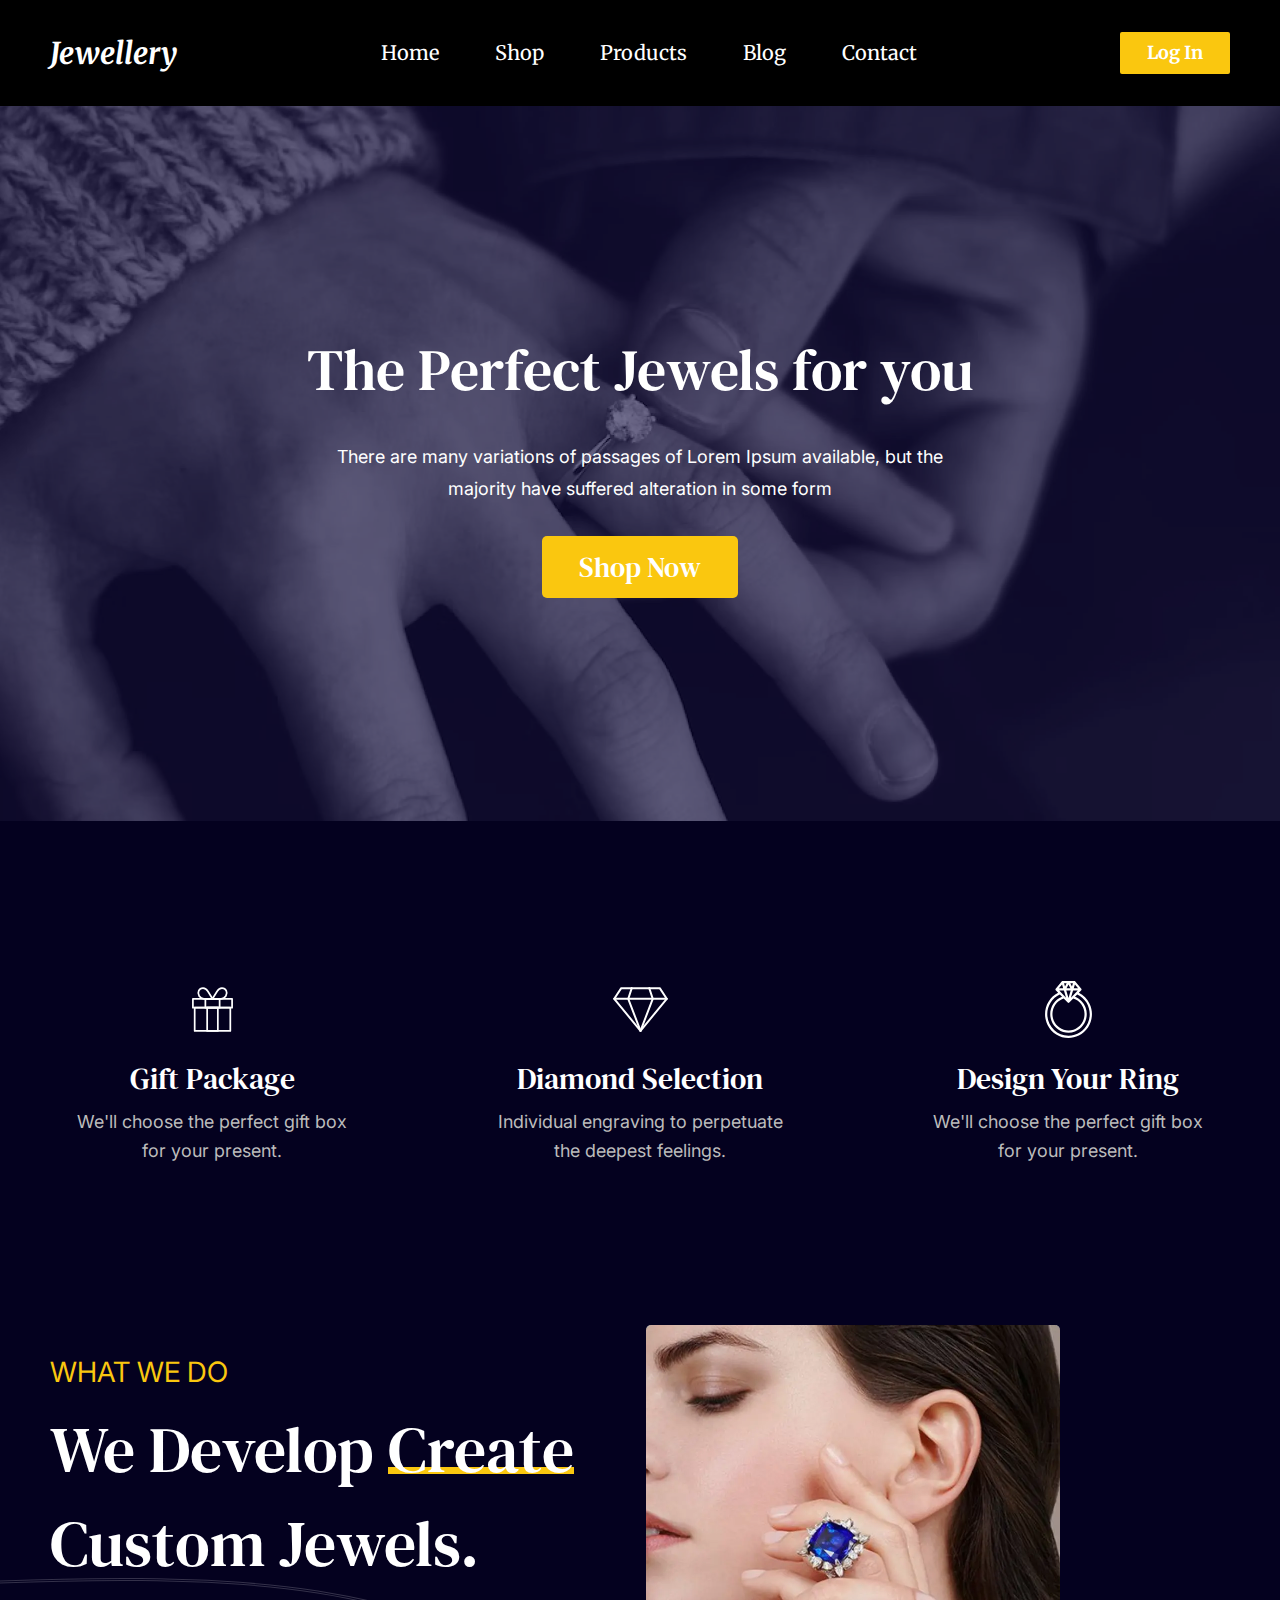
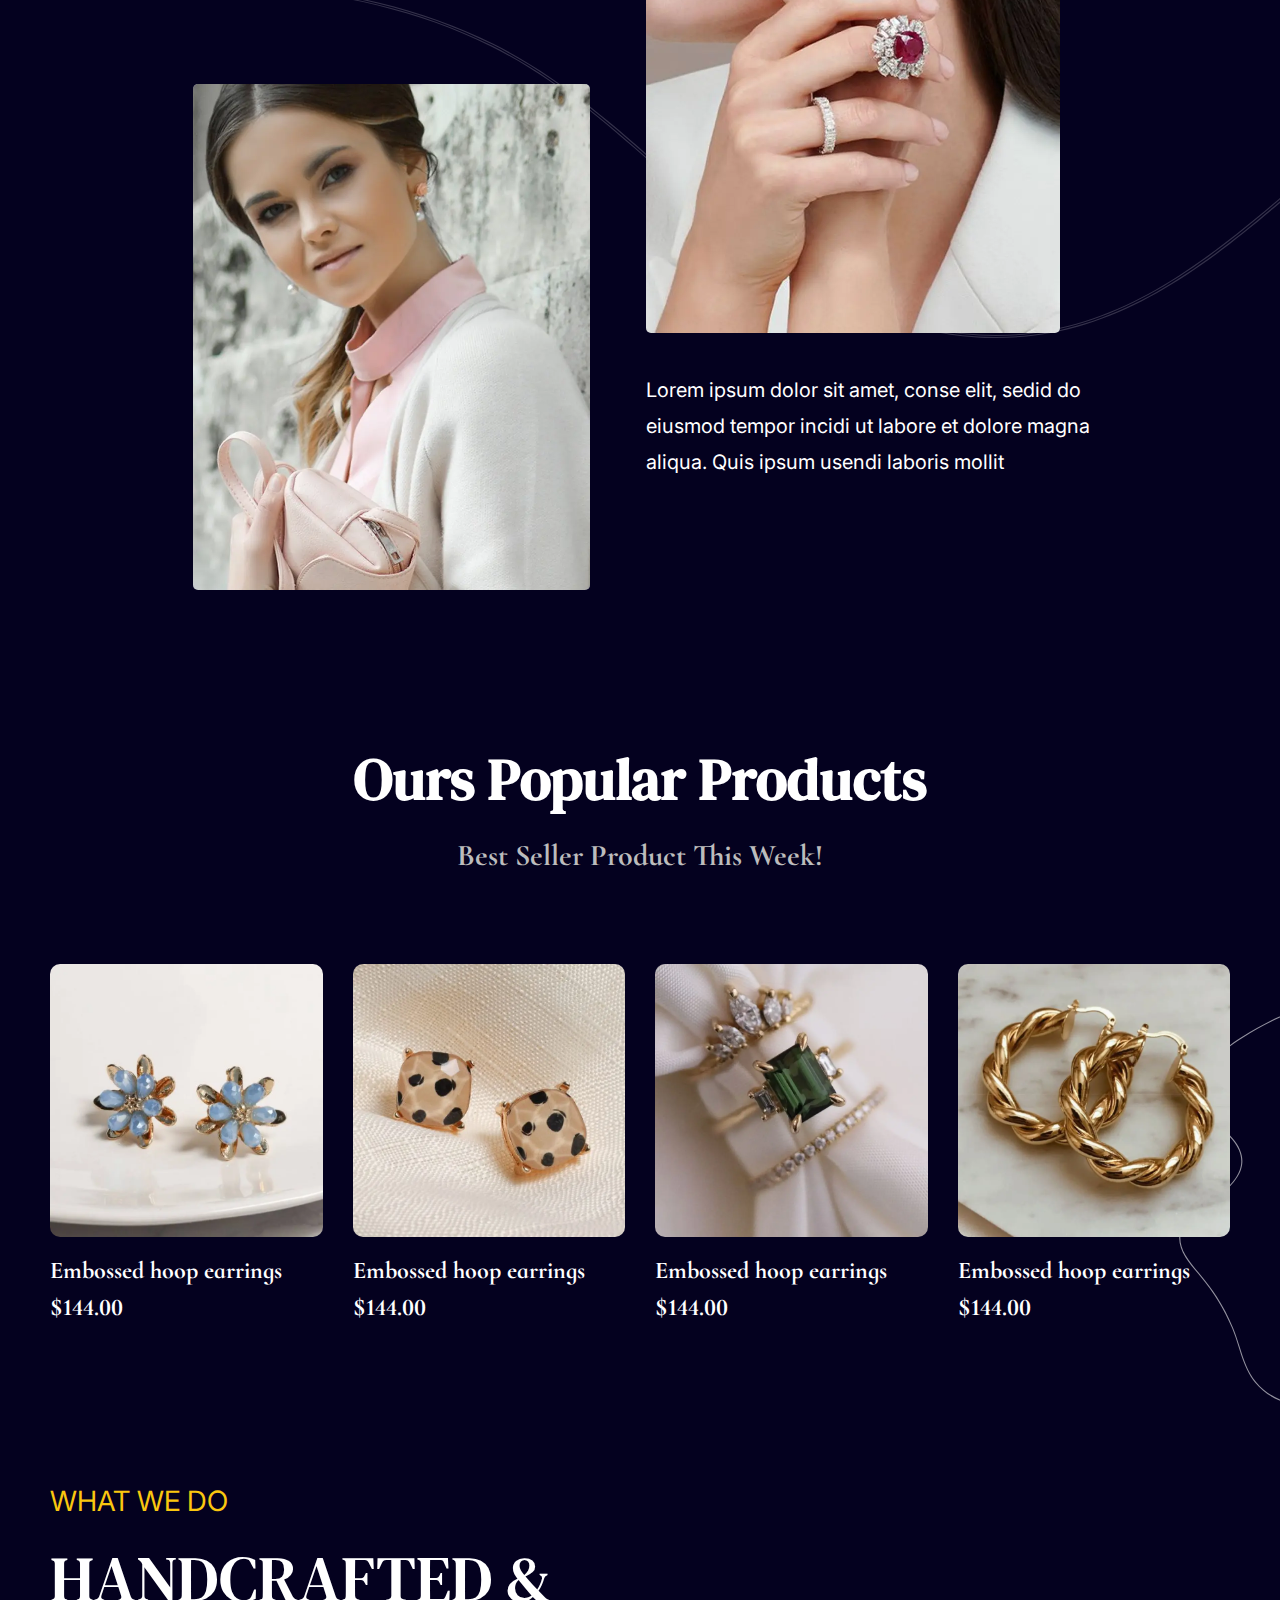
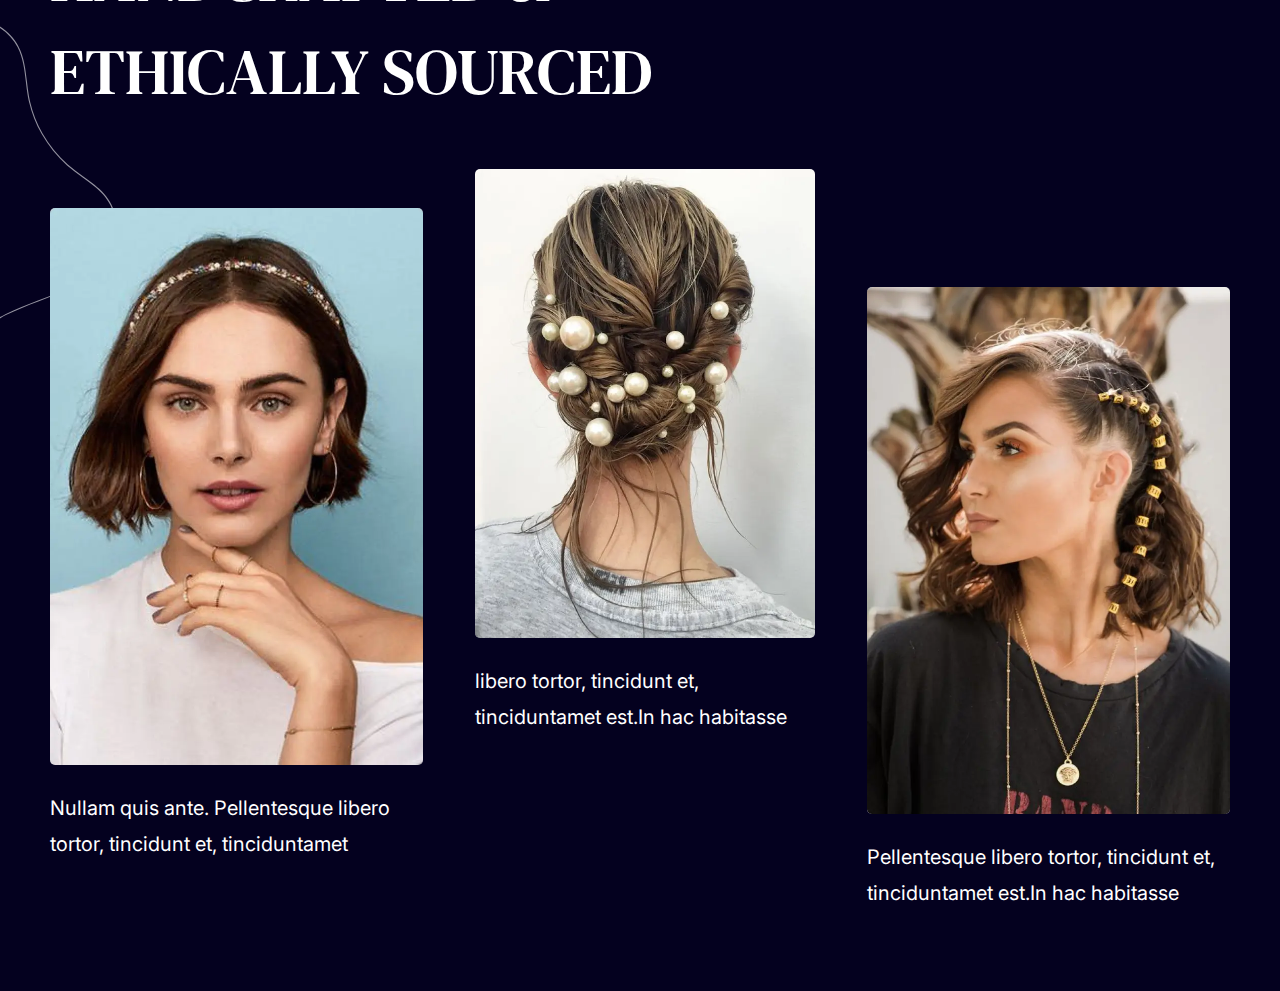
==== commit eb478961: "added works sections" ====
--- a/index.html
+++ b/index.html
@@ -141,6 +141,42 @@
           </div>
         </div>
       </section>
+      <section class="page__works works">
+        <div class="works__container">
+          <div class="works__top-block top-block">
+            <h3 class="top-block__label">WHAT WE DO</h3>
+            <h2 class="top-block__title">
+              HANDCRAFTED & <br> ETHICALLY SOURCED
+            </h2>
+          </div>
+          <div class="works__items">
+            <div class="works__item">
+              <img class="works__image" src="img/works/01.webp" alt="Image">
+              <div class="works__text">
+                <p>
+                  Nullam quis ante. Pellentesque libero tortor, tincidunt et, tinciduntamet
+                </p>
+              </div>
+            </div>
+            <div class="works__item">
+              <img class="works__image" src="img/works/02.webp" alt="Image">
+              <div class="works__text">
+                <p>
+                  libero tortor, tincidunt et, tinciduntamet est.In hac habitasse
+                </p>
+              </div>
+            </div>
+            <div class="works__item">
+              <img class="works__image" src="img/works/03.webp" alt="Image">
+              <div class="works__text">
+                <p>
+                  Pellentesque libero tortor, tincidunt et, tinciduntamet est.In hac habitasse
+                </p>
+              </div>
+            </div>
+          </div>
+        </div>
+      </section>
     </main>
 
     <footer class="footer">
--- a/css/style.min.css
+++ b/css/style.min.css
@@ -1 +1 @@
-@import"https://fonts.googleapis.com/css?family=Merriweather:regular,700,700italic&display=swap";@import"https://fonts.googleapis.com/css?family=DM+Serif+Text:regular&display=swap";@import"https://fonts.googleapis.com/css?family=Inter:regular,500&display=swap";@import"https://fonts.googleapis.com/css?family=Cormorant+Infant:500,700&display=swap";*,*::before,*::after{-webkit-box-sizing:border-box;box-sizing:border-box;padding:0;margin:0;border:0}*::before,*::after{display:inline-block}a{display:inline-block;text-decoration:none;color:inherit}ul,ol,li{list-style:none}img{vertical-align:top}h1,h2,h3,h4,h5,h6{font-weight:inherit;font-size:inherit}html,body{line-height:1;height:100%}input,button,textarea{font-family:inherit;font-size:inherit;line-height:inherit}button{color:inherit;background-color:rgba(0,0,0,0)}button,select,option{cursor:pointer}input[type=text],input[type=email],input[type=tel],textarea{-webkit-appearance:none;-moz-appearance:none;appearance:none}.wrapper{min-height:100%;display:-webkit-box;display:-ms-flexbox;display:flex;-webkit-box-orient:vertical;-webkit-box-direction:normal;-ms-flex-direction:column;flex-direction:column;overflow:clip}.wrapper>main{-webkit-box-flex:1;-ms-flex:1 1 auto;flex:1 1 auto}[class*=__container]{max-width:75.625rem;margin:0 auto;padding-inline:0.9375rem}body{font-family:"Inter",sans-serif;font-size:1.125rem;color:#fff;background-color:#04011f}.header{font-family:"Merriweather",serif;background-color:#000;position:relative;z-index:50}@media(max-width: 47.99875em){.header::after{content:"";position:absolute;top:0;left:0;z-index:1;width:100%;height:4.375rem;background-color:#000}}.header__container{min-height:6.625rem;display:-webkit-box;display:-ms-flexbox;display:flex;-webkit-box-pack:justify;-ms-flex-pack:justify;justify-content:space-between;-webkit-column-gap:3.125rem;-moz-column-gap:3.125rem;column-gap:3.125rem;-webkit-box-align:center;-ms-flex-align:center;align-items:center}@media(max-width: 61.99875em){.header__container{-webkit-column-gap:1.875rem;-moz-column-gap:1.875rem;column-gap:1.875rem}}@media(max-width: 47.99875em){.header__container{min-height:4.375rem}}@media(max-width: 29.99875em){.header__container{-webkit-column-gap:0.9375rem;-moz-column-gap:0.9375rem;column-gap:0.9375rem}}.header__logo{position:relative;z-index:2;-ms-flex-negative:0;flex-shrink:0;font-weight:700;font-size:1.875rem;font-style:italic}@media(max-width: 29.99875em){.header__logo{font-size:1.5rem}}.header__login{position:relative;z-index:2;-ms-flex-negative:0;flex-shrink:0;padding:0.75rem 1.6875rem;background-color:#fac70f;border-radius:0.125rem;font-weight:700;-webkit-transition:all .3s;transition:all .3s}@media(any-hover: hover){.header__login:hover{background-color:#fff;color:#fac70f}}@media(max-width: 47.99875em){.header__login{margin-left:auto}}@media(max-width: 47.99875em){.menu{position:fixed;top:0;left:100%;padding:6.875rem 1.25rem 2.5rem 1.25rem;background-color:#000;height:100%;width:100%;overflow:auto;-webkit-transition:left .5s;transition:left .5s}.menu-open .menu{left:0}}.menu__list{display:-webkit-box;display:-ms-flexbox;display:flex;-ms-flex-wrap:wrap;flex-wrap:wrap;-webkit-column-gap:3.5rem;-moz-column-gap:3.5rem;column-gap:3.5rem;row-gap:0.625rem;-webkit-box-pack:center;-ms-flex-pack:center;justify-content:center}@media(max-width: 61.99875em){.menu__list{-webkit-column-gap:1.75rem;-moz-column-gap:1.75rem;column-gap:1.75rem}}@media(max-width: 47.99875em){.menu__list{-webkit-box-orient:vertical;-webkit-box-direction:normal;-ms-flex-direction:column;flex-direction:column;-webkit-box-align:center;-ms-flex-align:center;align-items:center;row-gap:2.5rem}}.menu__link{position:relative;font-size:1.25rem}.menu__link::after{content:"";position:absolute;top:100%;left:0;width:0%;height:0.125rem;background-color:#fac70f;-webkit-transition:width .3s;transition:width .3s}@media(any-hover: hover){.menu__link:hover::after{width:100%}}@media(max-width: 47.99875em){.menu__link{font-size:1.75rem}}.menu-icon{display:none}@media(max-width: 47.99875rem){.menu-icon{display:block;-webkit-box-flex:0;-ms-flex:0 0 1.875rem;flex:0 0 1.875rem;width:1.875rem;height:1.25rem;position:relative;z-index:2}}.menu-icon span,.menu-icon::before,.menu-icon::after{content:"";position:absolute;left:0;width:100%;height:0.125rem;background-color:#fff;-webkit-transition:all .5s;transition:all .5s}.menu-icon span{top:50%;margin-top:-0.0625rem}.menu-open .menu-icon span{-webkit-transform:scale(0);-ms-transform:scale(0);transform:scale(0)}.menu-icon::before{top:0}.menu-open .menu-icon::before{top:50%;-webkit-transform:rotate(45deg);-ms-transform:rotate(45deg);transform:rotate(45deg);margin-top:-0.0625rem}.menu-icon::after{bottom:0}.menu-open .menu-icon::after{bottom:50%;-webkit-transform:rotate(-45deg);-ms-transform:rotate(-45deg);transform:rotate(-45deg);margin-bottom:-0.0625rem}.title{font-family:"DM Serif Text",serif;font-size:3.625rem}@media(max-width: 61.99875em){.title{font-size:3.125rem}}@media(max-width: 47.99875em){.title{font-size:2.8125rem}}@media(max-width: 29.99875em){.title{font-size:2.5rem}}.top-block__label{text-transform:uppercase;color:#fac70f;font-size:1.75rem;line-height:121.428571%}.top-block__label:not(:last-child){margin-bottom:0.8125rem}@media(max-width: 29.99875em){.top-block__label:not(:last-child){margin-bottom:0.625rem}}@media(max-width: 29.99875em){.top-block__label{font-size:1.375rem}}.top-block__title{font-family:"DM Serif Text",serif;font-size:4rem;line-height:146%}@media(max-width: 74.99875em){.top-block__title{font-size:3.625rem}}@media(max-width: 61.99875em){.top-block__title{font-size:3.125rem}}@media(max-width: 47.99875em){.top-block__title{font-size:2.8125rem;line-height:120%}}@media(max-width: 29.99875em){.top-block__title{font-size:2.1875rem}}.top-block__title span{position:relative}.top-block__title span::after{content:"";position:absolute;bottom:22%;left:0;z-index:-1;width:100%;height:0.4375rem;background-color:#fac70f}.page__hero:not(:last-child){margin-bottom:5rem}@media(max-width: 61.99875em){.page__hero:not(:last-child){margin-bottom:3.75rem}}@media(max-width: 47.99875em){.page__hero:not(:last-child){margin-bottom:2.5rem}}@media(max-width: 29.99875em){.page__hero:not(:last-child){margin-bottom:1.875rem}}.page__features{padding-block:5rem}@media(max-width: 61.99875em){.page__features{padding-block:3.75rem}}@media(max-width: 47.99875em){.page__features{padding-block:2.5rem}}@media(max-width: 29.99875em){.page__features{padding-block:1.875rem}}.page__about{padding-block:5rem}@media(max-width: 61.99875em){.page__about{padding-block:3.75rem}}@media(max-width: 47.99875em){.page__about{padding-block:2.5rem}}@media(max-width: 29.99875em){.page__about{padding-block:1.875rem}}.page__products{padding-block:5rem}@media(max-width: 61.99875em){.page__products{padding-block:3.75rem}}@media(max-width: 47.99875em){.page__products{padding-block:2.5rem}}@media(max-width: 29.99875em){.page__products{padding-block:1.875rem}}.hero{position:relative;background-color:rgba(10,4,56,.58)}.hero__container{min-height:44.6875rem;display:-webkit-box;display:-ms-flexbox;display:flex;-webkit-box-orient:vertical;-webkit-box-direction:normal;-ms-flex-direction:column;flex-direction:column;-webkit-box-align:center;-ms-flex-align:center;align-items:center;-webkit-box-pack:center;-ms-flex-pack:center;justify-content:center;gap:1.875rem}@media(max-width: 61.99875em){.hero__container{min-height:40.625rem}}@media(max-width: 47.99875em){.hero__container{min-height:34.375rem}}.hero__title{line-height:140%;text-align:center}@media(max-width: 47.99875em){.hero__title{line-height:120%}}.hero__text{max-width:41.875rem;text-align:center;line-height:180%}.hero__link{padding:1.0625rem 2.3125rem;background-color:#fac70f;font-family:"DM Serif Text",serif;font-size:1.75rem;border-radius:0.3125rem;-webkit-transition:background-color .3s;transition:background-color .3s}@media(any-hover: hover){.hero__link:hover{background-color:#04011f}}.hero__image{position:absolute;top:0;left:0;z-index:-1;width:100%;height:100%;-o-object-fit:cover;object-fit:cover}.features__items{display:-webkit-box;display:-ms-flexbox;display:flex;-ms-flex-wrap:wrap;flex-wrap:wrap;-webkit-box-pack:center;-ms-flex-pack:center;justify-content:center;-webkit-column-gap:8.75rem;-moz-column-gap:8.75rem;column-gap:8.75rem;row-gap:2.5rem}.features__item{-webkit-box-flex:0;-ms-flex:0 0 18rem;flex:0 0 18rem}.item-features{text-align:center}.item-features__icon{width:3.5625rem;height:3.5625rem;-o-object-fit:contain;object-fit:contain}.item-features__icon:not(:last-child){margin-bottom:1.3125rem}@media(max-width: 29.99875em){.item-features__icon:not(:last-child){margin-bottom:0.9375rem}}.item-features__title{font-family:"DM Serif Text",serif;font-size:1.875rem;line-height:136.666667%}.item-features__title:not(:last-child){margin-bottom:0.5rem}.item-features__text{color:#bcbcbc;line-height:160%}.about{background:url("../img/decor/about-bg.svg") center/contain no-repeat}.about__container{display:-webkit-box;display:-ms-flexbox;display:flex;-webkit-column-gap:3.5rem;-moz-column-gap:3.5rem;column-gap:3.5rem}@media(max-width: 61.99875em){.about__container{-webkit-column-gap:2.5rem;-moz-column-gap:2.5rem;column-gap:2.5rem}}@media(max-width: 47.99875em){.about__container{-webkit-column-gap:1.25rem;-moz-column-gap:1.25rem;column-gap:1.25rem}}@media(max-width: 29.99875em){.about__container{-webkit-box-orient:vertical;-webkit-box-direction:normal;-ms-flex-direction:column;flex-direction:column;gap:1.875rem}}.about__wrapper:first-child{-webkit-box-flex:0;-ms-flex:0 1 33.75rem;flex:0 1 33.75rem;display:-webkit-box;display:-ms-flexbox;display:flex;-webkit-box-orient:vertical;-webkit-box-direction:normal;-ms-flex-direction:column;flex-direction:column;-webkit-box-align:end;-ms-flex-align:end;align-items:flex-end;gap:5.875rem;padding-top:1.9375rem}@media(max-width: 61.99875em){.about__wrapper:first-child{gap:3.125rem;-webkit-box-align:start;-ms-flex-align:start;align-items:flex-start}}@media(max-width: 29.99875em){.about__wrapper:first-child{gap:2.1875rem}}.about__image{border-radius:0.3125rem;-o-object-fit:cover;object-fit:cover;-o-object-position:top;object-position:top;aspect-ratio:414/608;max-width:25.875rem;width:100%}.about__top-block+.about__image{max-width:24.8125rem;width:100%;aspect-ratio:397/506}@media(max-width: 29.99875em){.about__top-block+.about__image{max-width:100%}}.about__image:not(:last-child){margin-bottom:2.4375rem}@media(max-width: 29.99875em){.about__image:not(:last-child){margin-bottom:1.25rem}}@media(max-width: 29.99875em){.about__image{max-width:100%}}.about__text{line-height:180%;max-width:28.8125rem;font-size:1.25rem}.products{background:url("../img/decor/section-decor.svg") bottom right no-repeat}.products__container{text-align:center;font-family:"Cormorant Infant",serif;font-weight:700;line-height:1.4}.products__title{line-height:1}.products__title:not(:last-child){margin-bottom:1.6875rem}@media(max-width: 47.99875em){.products__title:not(:last-child){margin-bottom:0.625rem}}.products__sub-title{font-size:1.875rem;color:#bcbcbc}@media(max-width: 29.99875em){.products__sub-title{font-size:1.625rem}}.products__sub-title:not(:last-child){margin-bottom:5.4375rem}@media(max-width: 74.99875em){.products__sub-title:not(:last-child){margin-bottom:3.125rem}}@media(max-width: 47.99875em){.products__sub-title:not(:last-child){margin-bottom:2.1875rem}}@media(max-width: 29.99875em){.products__sub-title:not(:last-child){margin-bottom:1.5625rem}}.products__items{display:grid;grid-template-columns:repeat(auto-fill, minmax(16.875rem, 1fr));gap:1.875rem}.products__item{text-align:left}.item-products{font-size:1.5rem}.item-products__image{border-radius:0.625rem;overflow:hidden}.item-products__image:not(:last-child){margin-bottom:1.0625rem}.item-products__image img{aspect-ratio:1/1;width:100%;height:100%;-o-object-fit:cover;object-fit:cover;-webkit-transition:-webkit-transform .3s;transition:-webkit-transform .3s;transition:transform .3s;transition:transform .3s, -webkit-transform .3s}@media(any-hover: hover){.item-products__link:hover .item-products__image img{-webkit-transform:scale(1.1);-ms-transform:scale(1.1);transform:scale(1.1)}}.item-products__title{text-decoration:underline;text-decoration-color:rgba(0,0,0,0);-webkit-transition:all .3s;transition:all .3s}.item-products__title:not(:last-child){margin-bottom:0.25rem}@media(any-hover: hover){.item-products__link:hover .item-products__title{color:#fac70f;text-decoration-color:inherit}}@media(max-width: 37.5em){.item-products__title{font-size:1.875rem;line-height:120%}}+@import"https://fonts.googleapis.com/css?family=Merriweather:regular,700,700italic&display=swap";@import"https://fonts.googleapis.com/css?family=DM+Serif+Text:regular&display=swap";@import"https://fonts.googleapis.com/css?family=Inter:regular,500&display=swap";@import"https://fonts.googleapis.com/css?family=Cormorant+Infant:500,700&display=swap";*,*::before,*::after{-webkit-box-sizing:border-box;box-sizing:border-box;padding:0;margin:0;border:0}*::before,*::after{display:inline-block}a{display:inline-block;text-decoration:none;color:inherit}ul,ol,li{list-style:none}img{vertical-align:top}h1,h2,h3,h4,h5,h6{font-weight:inherit;font-size:inherit}html,body{line-height:1;height:100%}input,button,textarea{font-family:inherit;font-size:inherit;line-height:inherit}button{color:inherit;background-color:rgba(0,0,0,0)}button,select,option{cursor:pointer}input[type=text],input[type=email],input[type=tel],textarea{-webkit-appearance:none;-moz-appearance:none;appearance:none}.wrapper{min-height:100%;display:-webkit-box;display:-ms-flexbox;display:flex;-webkit-box-orient:vertical;-webkit-box-direction:normal;-ms-flex-direction:column;flex-direction:column;overflow:clip}.wrapper>main{-webkit-box-flex:1;-ms-flex:1 1 auto;flex:1 1 auto}[class*=__container]{max-width:75.625rem;margin:0 auto;padding-inline:0.9375rem}body{font-family:"Inter",sans-serif;font-size:1.125rem;color:#fff;background-color:#04011f}.header{font-family:"Merriweather",serif;background-color:#000;position:relative;z-index:50}@media(max-width: 47.99875em){.header::after{content:"";position:absolute;top:0;left:0;z-index:1;width:100%;height:4.375rem;background-color:#000}}.header__container{min-height:6.625rem;display:-webkit-box;display:-ms-flexbox;display:flex;-webkit-box-pack:justify;-ms-flex-pack:justify;justify-content:space-between;-webkit-column-gap:3.125rem;-moz-column-gap:3.125rem;column-gap:3.125rem;-webkit-box-align:center;-ms-flex-align:center;align-items:center}@media(max-width: 61.99875em){.header__container{-webkit-column-gap:1.875rem;-moz-column-gap:1.875rem;column-gap:1.875rem}}@media(max-width: 47.99875em){.header__container{min-height:4.375rem}}@media(max-width: 29.99875em){.header__container{-webkit-column-gap:0.9375rem;-moz-column-gap:0.9375rem;column-gap:0.9375rem}}.header__logo{position:relative;z-index:2;-ms-flex-negative:0;flex-shrink:0;font-weight:700;font-size:1.875rem;font-style:italic}@media(max-width: 29.99875em){.header__logo{font-size:1.5rem}}.header__login{position:relative;z-index:2;-ms-flex-negative:0;flex-shrink:0;padding:0.75rem 1.6875rem;background-color:#fac70f;border-radius:0.125rem;font-weight:700;-webkit-transition:all .3s;transition:all .3s}@media(any-hover: hover){.header__login:hover{background-color:#fff;color:#fac70f}}@media(max-width: 47.99875em){.header__login{margin-left:auto}}@media(max-width: 47.99875em){.menu{position:fixed;top:0;left:100%;padding:6.875rem 1.25rem 2.5rem 1.25rem;background-color:#000;height:100%;width:100%;overflow:auto;-webkit-transition:left .5s;transition:left .5s}.menu-open .menu{left:0}}.menu__list{display:-webkit-box;display:-ms-flexbox;display:flex;-ms-flex-wrap:wrap;flex-wrap:wrap;-webkit-column-gap:3.5rem;-moz-column-gap:3.5rem;column-gap:3.5rem;row-gap:0.625rem;-webkit-box-pack:center;-ms-flex-pack:center;justify-content:center}@media(max-width: 61.99875em){.menu__list{-webkit-column-gap:1.75rem;-moz-column-gap:1.75rem;column-gap:1.75rem}}@media(max-width: 47.99875em){.menu__list{-webkit-box-orient:vertical;-webkit-box-direction:normal;-ms-flex-direction:column;flex-direction:column;-webkit-box-align:center;-ms-flex-align:center;align-items:center;row-gap:2.5rem}}.menu__link{position:relative;font-size:1.25rem}.menu__link::after{content:"";position:absolute;top:100%;left:0;width:0%;height:0.125rem;background-color:#fac70f;-webkit-transition:width .3s;transition:width .3s}@media(any-hover: hover){.menu__link:hover::after{width:100%}}@media(max-width: 47.99875em){.menu__link{font-size:1.75rem}}.menu-icon{display:none}@media(max-width: 47.99875rem){.menu-icon{display:block;-webkit-box-flex:0;-ms-flex:0 0 1.875rem;flex:0 0 1.875rem;width:1.875rem;height:1.25rem;position:relative;z-index:2}}.menu-icon span,.menu-icon::before,.menu-icon::after{content:"";position:absolute;left:0;width:100%;height:0.125rem;background-color:#fff;-webkit-transition:all .5s;transition:all .5s}.menu-icon span{top:50%;margin-top:-0.0625rem}.menu-open .menu-icon span{-webkit-transform:scale(0);-ms-transform:scale(0);transform:scale(0)}.menu-icon::before{top:0}.menu-open .menu-icon::before{top:50%;-webkit-transform:rotate(45deg);-ms-transform:rotate(45deg);transform:rotate(45deg);margin-top:-0.0625rem}.menu-icon::after{bottom:0}.menu-open .menu-icon::after{bottom:50%;-webkit-transform:rotate(-45deg);-ms-transform:rotate(-45deg);transform:rotate(-45deg);margin-bottom:-0.0625rem}.title{font-family:"DM Serif Text",serif;font-size:3.625rem}@media(max-width: 61.99875em){.title{font-size:3.125rem}}@media(max-width: 47.99875em){.title{font-size:2.8125rem}}@media(max-width: 29.99875em){.title{font-size:2.5rem}}.top-block__label{text-transform:uppercase;color:#fac70f;font-size:1.75rem;line-height:121.428571%}.top-block__label:not(:last-child){margin-bottom:0.8125rem}@media(max-width: 29.99875em){.top-block__label:not(:last-child){margin-bottom:0.625rem}}@media(max-width: 29.99875em){.top-block__label{font-size:1.375rem}}.top-block__title{font-family:"DM Serif Text",serif;font-size:4rem;line-height:146%}@media(max-width: 74.99875em){.top-block__title{font-size:3.625rem}}@media(max-width: 61.99875em){.top-block__title{font-size:3.125rem}}@media(max-width: 47.99875em){.top-block__title{font-size:2.8125rem;line-height:120%}}@media(max-width: 29.99875em){.top-block__title{font-size:2.1875rem}}.top-block__title span{position:relative}.top-block__title span::after{content:"";position:absolute;bottom:22%;left:0;z-index:-1;width:100%;height:0.4375rem;background-color:#fac70f}.page__hero:not(:last-child){margin-bottom:5rem}@media(max-width: 61.99875em){.page__hero:not(:last-child){margin-bottom:3.75rem}}@media(max-width: 47.99875em){.page__hero:not(:last-child){margin-bottom:2.5rem}}@media(max-width: 29.99875em){.page__hero:not(:last-child){margin-bottom:1.875rem}}.page__features{padding-block:5rem}@media(max-width: 61.99875em){.page__features{padding-block:3.75rem}}@media(max-width: 47.99875em){.page__features{padding-block:2.5rem}}@media(max-width: 29.99875em){.page__features{padding-block:1.875rem}}.page__about{padding-block:5rem}@media(max-width: 61.99875em){.page__about{padding-block:3.75rem}}@media(max-width: 47.99875em){.page__about{padding-block:2.5rem}}@media(max-width: 29.99875em){.page__about{padding-block:1.875rem}}.page__products{padding-block:5rem}@media(max-width: 61.99875em){.page__products{padding-block:3.75rem}}@media(max-width: 47.99875em){.page__products{padding-block:2.5rem}}@media(max-width: 29.99875em){.page__products{padding-block:1.875rem}}.page__works{padding-block:5rem}@media(max-width: 61.99875em){.page__works{padding-block:3.75rem}}@media(max-width: 47.99875em){.page__works{padding-block:2.5rem}}@media(max-width: 29.99875em){.page__works{padding-block:1.875rem}}.hero{position:relative;background-color:rgba(10,4,56,.58)}.hero__container{min-height:44.6875rem;display:-webkit-box;display:-ms-flexbox;display:flex;-webkit-box-orient:vertical;-webkit-box-direction:normal;-ms-flex-direction:column;flex-direction:column;-webkit-box-align:center;-ms-flex-align:center;align-items:center;-webkit-box-pack:center;-ms-flex-pack:center;justify-content:center;gap:1.875rem}@media(max-width: 61.99875em){.hero__container{min-height:40.625rem}}@media(max-width: 47.99875em){.hero__container{min-height:34.375rem}}.hero__title{line-height:140%;text-align:center}@media(max-width: 47.99875em){.hero__title{line-height:120%}}.hero__text{max-width:41.875rem;text-align:center;line-height:180%}.hero__link{padding:1.0625rem 2.3125rem;background-color:#fac70f;font-family:"DM Serif Text",serif;font-size:1.75rem;border-radius:0.3125rem;-webkit-transition:background-color .3s;transition:background-color .3s}@media(any-hover: hover){.hero__link:hover{background-color:#04011f}}.hero__image{position:absolute;top:0;left:0;z-index:-1;width:100%;height:100%;-o-object-fit:cover;object-fit:cover}.features__items{display:-webkit-box;display:-ms-flexbox;display:flex;-ms-flex-wrap:wrap;flex-wrap:wrap;-webkit-box-pack:center;-ms-flex-pack:center;justify-content:center;-webkit-column-gap:8.75rem;-moz-column-gap:8.75rem;column-gap:8.75rem;row-gap:2.5rem}.features__item{-webkit-box-flex:0;-ms-flex:0 0 18rem;flex:0 0 18rem}.item-features{text-align:center}.item-features__icon{width:3.5625rem;height:3.5625rem;-o-object-fit:contain;object-fit:contain}.item-features__icon:not(:last-child){margin-bottom:1.3125rem}@media(max-width: 29.99875em){.item-features__icon:not(:last-child){margin-bottom:0.9375rem}}.item-features__title{font-family:"DM Serif Text",serif;font-size:1.875rem;line-height:136.666667%}.item-features__title:not(:last-child){margin-bottom:0.5rem}.item-features__text{color:#bcbcbc;line-height:160%}.about{background:url("../img/decor/about-bg.svg") center/contain no-repeat}.about__container{display:-webkit-box;display:-ms-flexbox;display:flex;-webkit-column-gap:3.5rem;-moz-column-gap:3.5rem;column-gap:3.5rem}@media(max-width: 61.99875em){.about__container{-webkit-column-gap:2.5rem;-moz-column-gap:2.5rem;column-gap:2.5rem}}@media(max-width: 47.99875em){.about__container{-webkit-column-gap:1.25rem;-moz-column-gap:1.25rem;column-gap:1.25rem}}@media(max-width: 29.99875em){.about__container{-webkit-box-orient:vertical;-webkit-box-direction:normal;-ms-flex-direction:column;flex-direction:column;gap:1.875rem}}.about__wrapper:first-child{-webkit-box-flex:0;-ms-flex:0 1 33.75rem;flex:0 1 33.75rem;display:-webkit-box;display:-ms-flexbox;display:flex;-webkit-box-orient:vertical;-webkit-box-direction:normal;-ms-flex-direction:column;flex-direction:column;-webkit-box-align:end;-ms-flex-align:end;align-items:flex-end;gap:5.875rem;padding-top:1.9375rem}@media(max-width: 61.99875em){.about__wrapper:first-child{gap:3.125rem;-webkit-box-align:start;-ms-flex-align:start;align-items:flex-start}}@media(max-width: 29.99875em){.about__wrapper:first-child{gap:2.1875rem}}.about__image{border-radius:0.3125rem;-o-object-fit:cover;object-fit:cover;-o-object-position:top;object-position:top;aspect-ratio:414/608;max-width:25.875rem;width:100%}.about__top-block+.about__image{max-width:24.8125rem;width:100%;aspect-ratio:397/506}@media(max-width: 29.99875em){.about__top-block+.about__image{max-width:100%}}.about__image:not(:last-child){margin-bottom:2.4375rem}@media(max-width: 29.99875em){.about__image:not(:last-child){margin-bottom:1.25rem}}@media(max-width: 29.99875em){.about__image{max-width:100%}}.about__text{line-height:180%;max-width:28.8125rem;font-size:1.25rem}.products{background:url("../img/decor/section-decor.svg") bottom right no-repeat}.products__container{text-align:center;font-family:"Cormorant Infant",serif;font-weight:700;line-height:1.4}.products__title{line-height:1}.products__title:not(:last-child){margin-bottom:1.6875rem}@media(max-width: 47.99875em){.products__title:not(:last-child){margin-bottom:0.625rem}}.products__sub-title{font-size:1.875rem;color:#bcbcbc}@media(max-width: 29.99875em){.products__sub-title{font-size:1.625rem}}.products__sub-title:not(:last-child){margin-bottom:5.4375rem}@media(max-width: 74.99875em){.products__sub-title:not(:last-child){margin-bottom:3.125rem}}@media(max-width: 47.99875em){.products__sub-title:not(:last-child){margin-bottom:2.1875rem}}@media(max-width: 29.99875em){.products__sub-title:not(:last-child){margin-bottom:1.5625rem}}.products__items{display:grid;grid-template-columns:repeat(auto-fill, minmax(16.875rem, 1fr));gap:1.875rem}.products__item{text-align:left}.item-products{font-size:1.5rem}.item-products__image{border-radius:0.625rem;overflow:hidden}.item-products__image:not(:last-child){margin-bottom:1.0625rem}.item-products__image img{aspect-ratio:1/1;width:100%;height:100%;-o-object-fit:cover;object-fit:cover;-webkit-transition:-webkit-transform .3s;transition:-webkit-transform .3s;transition:transform .3s;transition:transform .3s, -webkit-transform .3s}@media(any-hover: hover){.item-products__link:hover .item-products__image img{-webkit-transform:scale(1.1);-ms-transform:scale(1.1);transform:scale(1.1)}}.item-products__title{text-decoration:underline;text-decoration-color:rgba(0,0,0,0);-webkit-transition:all .3s;transition:all .3s}.item-products__title:not(:last-child){margin-bottom:0.25rem}@media(any-hover: hover){.item-products__link:hover .item-products__title{color:#fac70f;text-decoration-color:inherit}}@media(max-width: 37.5em){.item-products__title{font-size:1.875rem;line-height:120%}}.works{background:url("../img/decor/section-decor-left.svg") top 210px left no-repeat}.works__top-block:not(:last-child){margin-bottom:3.125rem}@media(max-width: 47.99875em){.works__top-block:not(:last-child){margin-bottom:2.1875rem}}.works__items{display:-webkit-box;display:-ms-flexbox;display:flex;-webkit-box-align:start;-ms-flex-align:start;align-items:flex-start;-webkit-box-pack:center;-ms-flex-pack:center;justify-content:center;-webkit-column-gap:3.25rem;-moz-column-gap:3.25rem;column-gap:3.25rem}@media(max-width: 74.99875em){.works__items{gap:1.875rem}}@media(max-width: 61.99875em){.works__items{-webkit-column-gap:0.9375rem;-moz-column-gap:0.9375rem;column-gap:0.9375rem}}@media(max-width: 47.99875em){.works__items{-ms-flex-wrap:wrap;flex-wrap:wrap}}.works__item{-webkit-box-flex:1;-ms-flex:1 1 23.125rem;flex:1 1 23.125rem}.works__item:first-child{margin-top:2.4375rem}@media(max-width: 47.99875em){.works__item:first-child{margin-top:0}}.works__item:nth-child(2){-webkit-box-flex:1;-ms-flex:1 1 21rem;flex:1 1 21rem}.works__item:nth-child(3){-webkit-box-flex:1;-ms-flex:1 1 22.5rem;flex:1 1 22.5rem;margin-top:7.375rem}@media(max-width: 61.99875em){.works__item:nth-child(3){margin-top:2.4375rem}}@media(max-width: 47.99875em){.works__item:nth-child(3){margin-top:0}}.works__image{width:100%;min-height:29.0625rem;-o-object-fit:cover;object-fit:cover;border-radius:0.3125rem}.works__image:not(:last-child){margin-bottom:1.5625rem}@media(max-width: 29.99875em){.works__image:not(:last-child){margin-bottom:0.9375rem}}@media(max-width: 47.99875em){.works__image{height:29.0625rem}}.works__text{font-size:1.25rem;line-height:180%}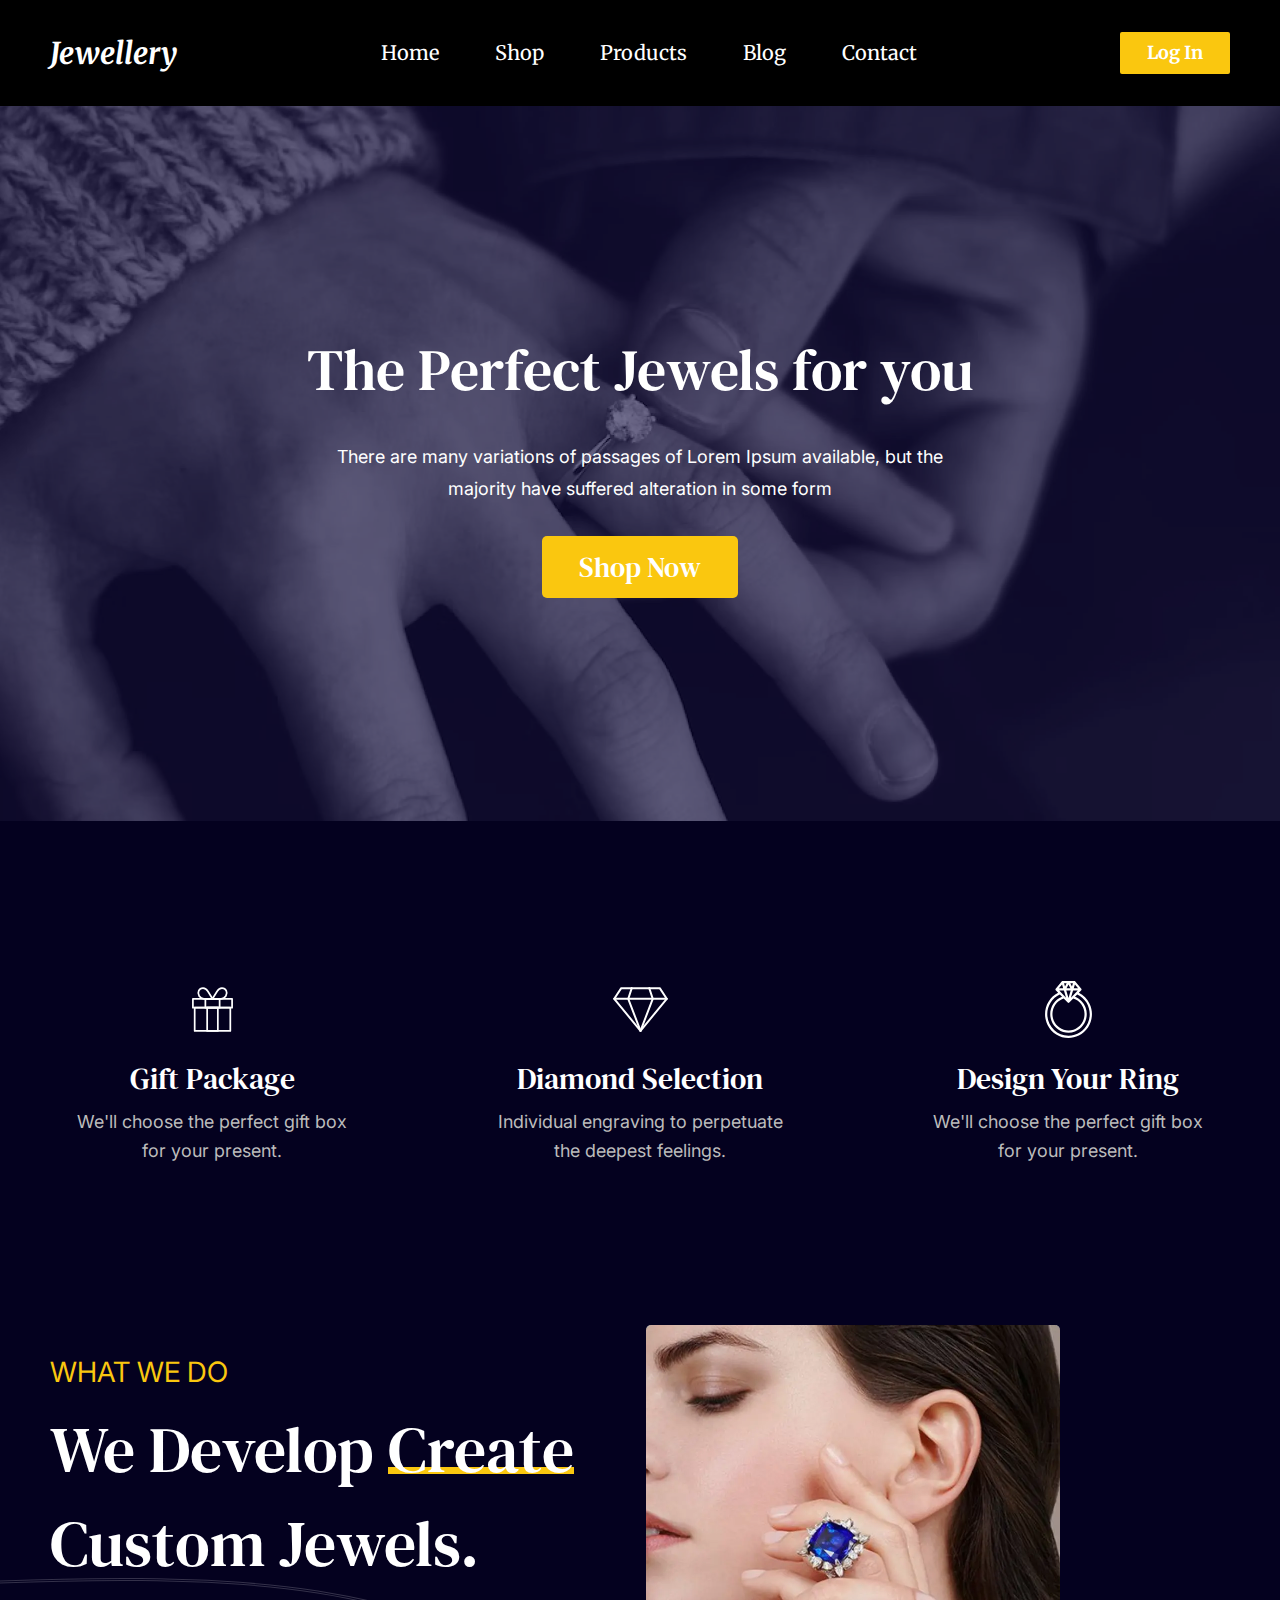
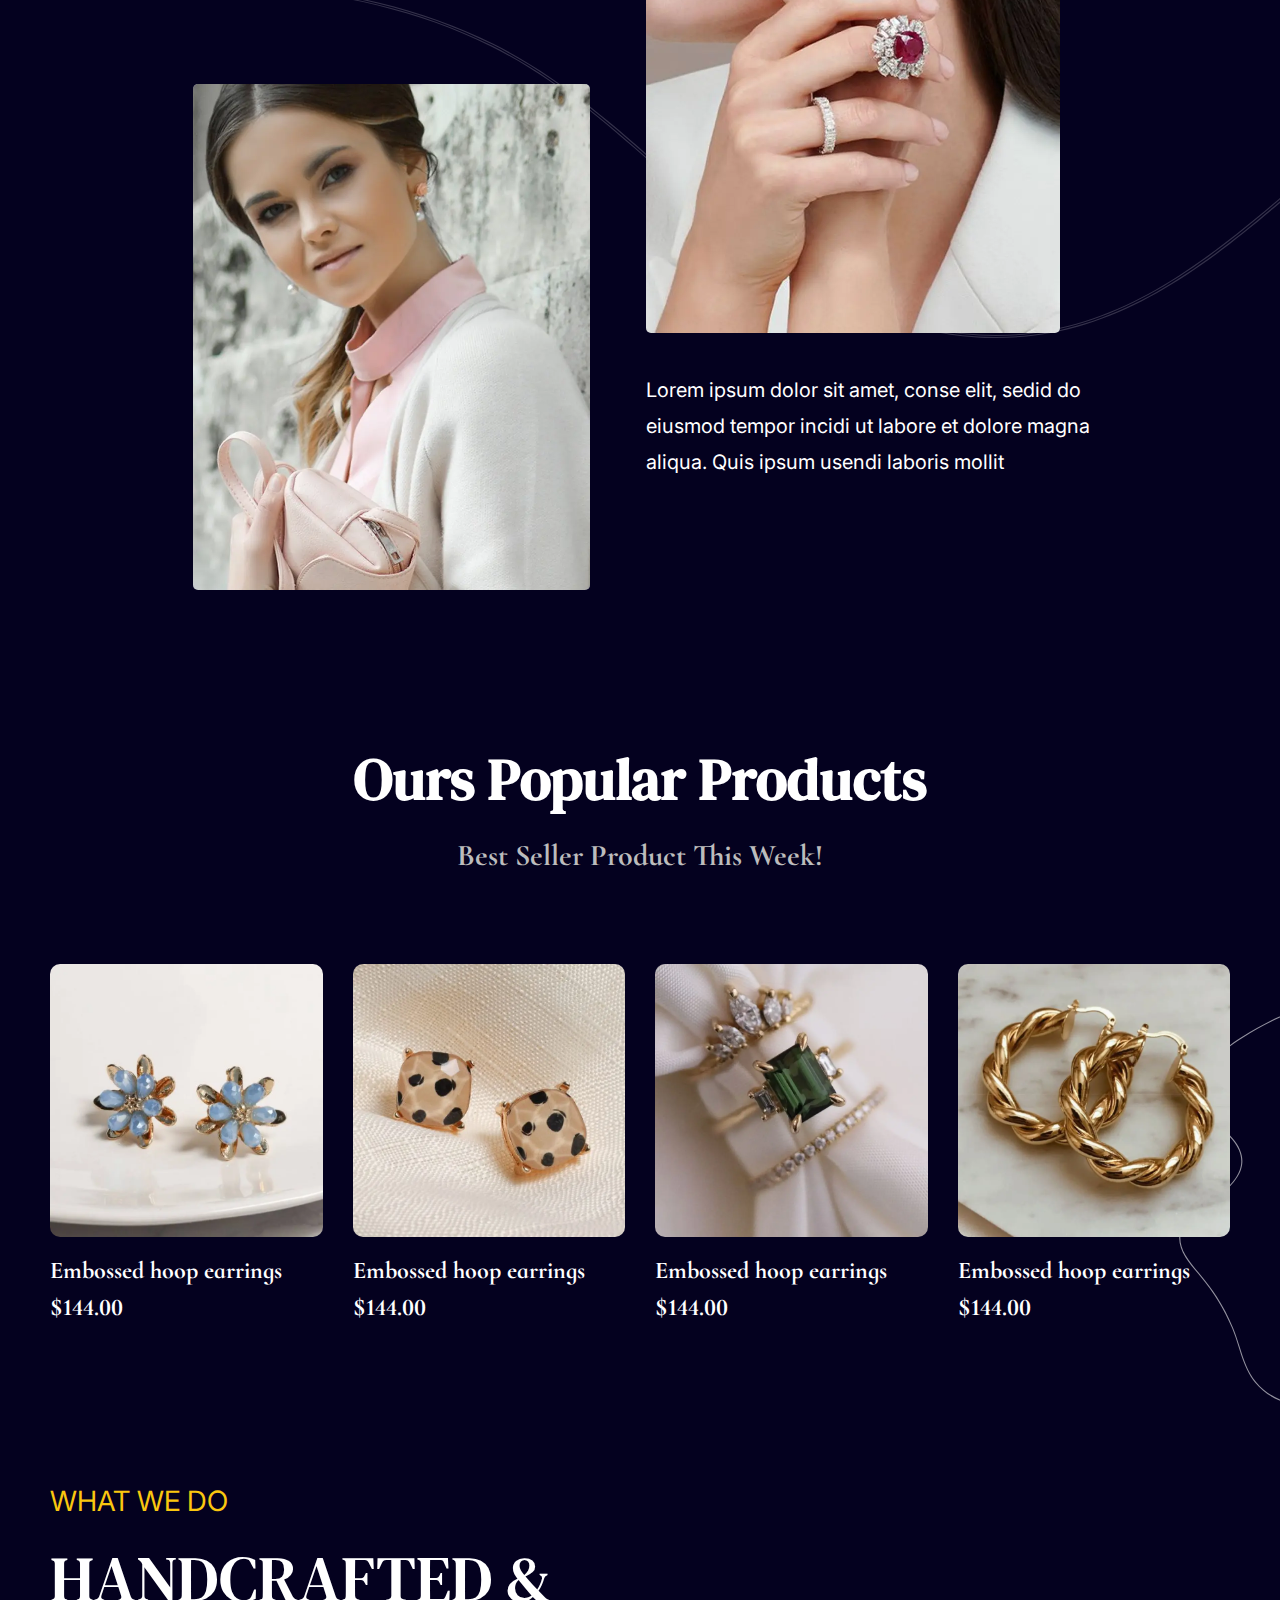
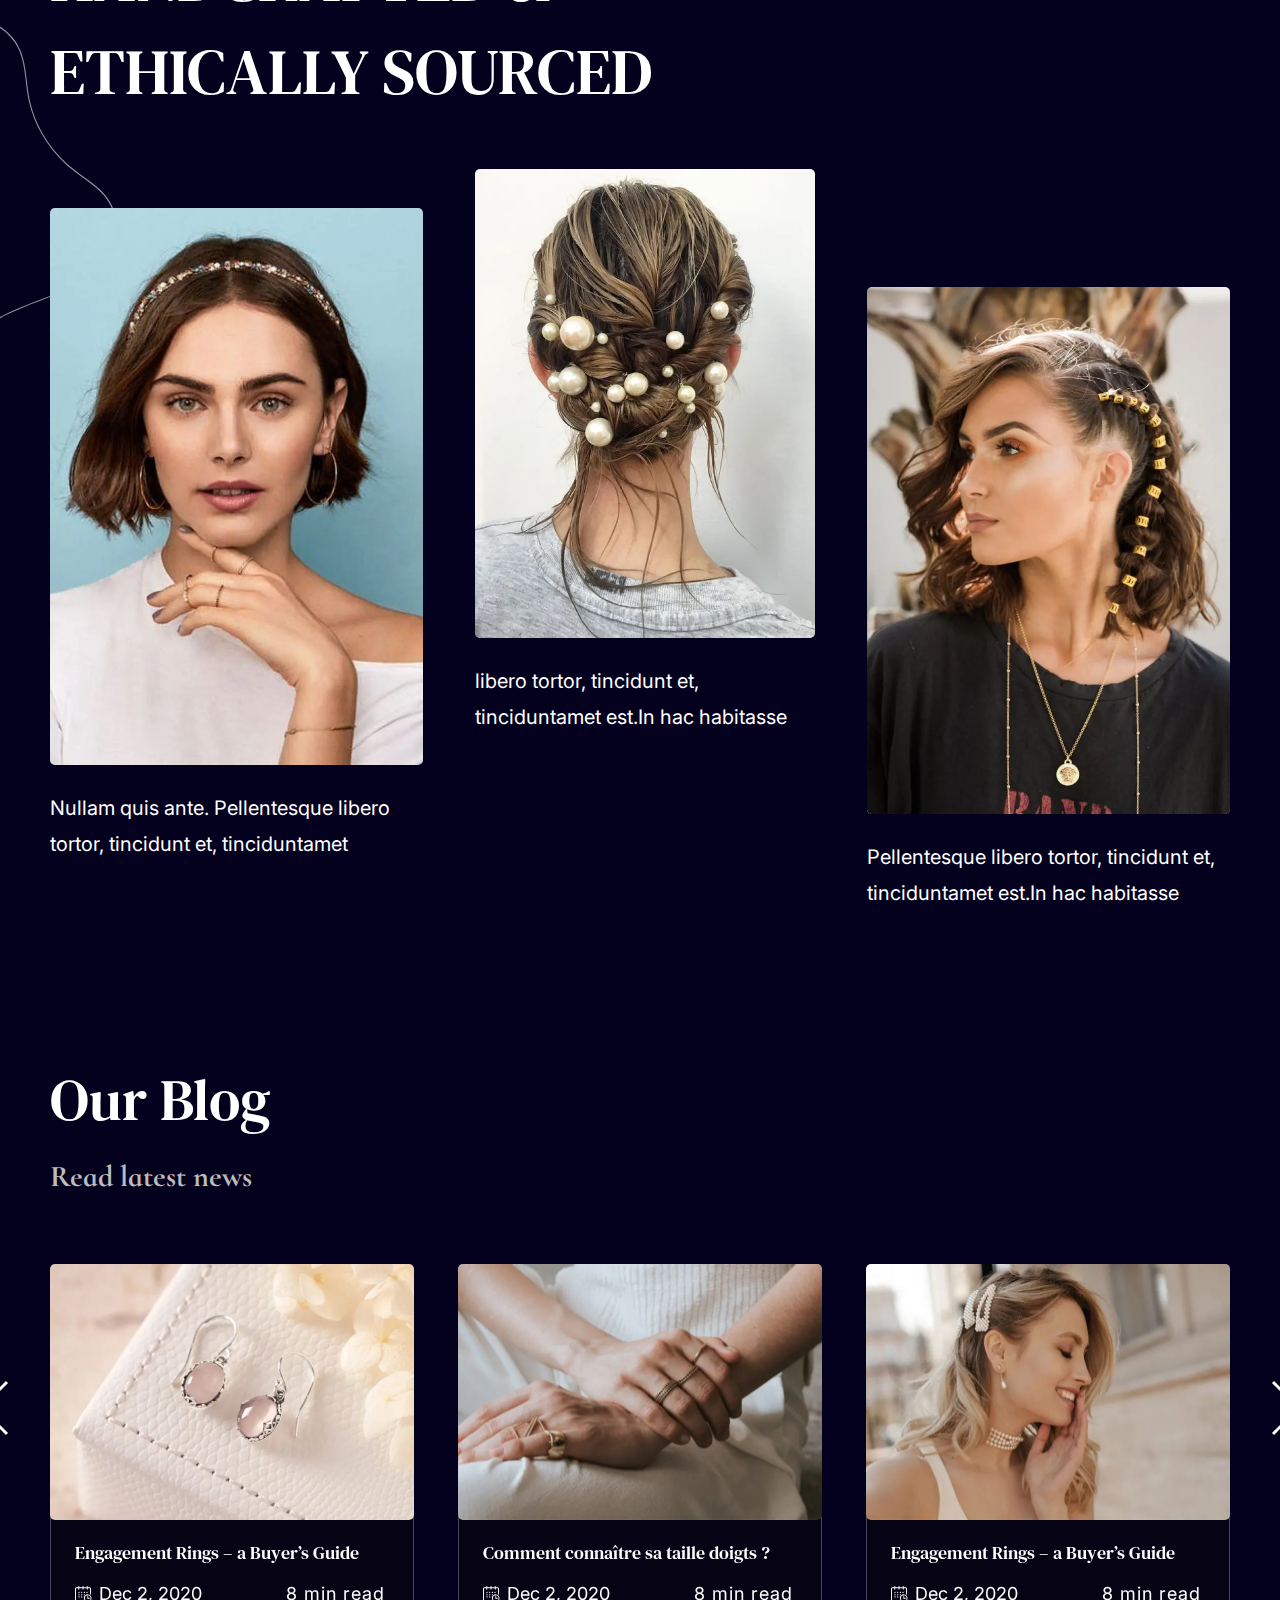
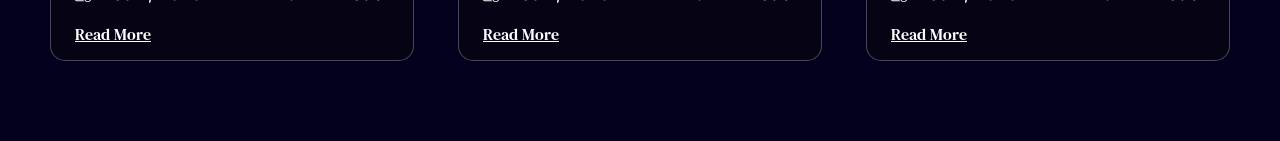
==== commit 8373426a: "added blog section with slider" ====
--- a/index.html
+++ b/index.html
@@ -4,6 +4,7 @@
 <head>
   <meta charset="UTF-8">
   <meta name="viewport" content="width=device-width, initial-scale=1.0">
+  <link rel="stylesheet" href="https://cdn.jsdelivr.net/npm/swiper@11/swiper-bundle.min.css" />
   <link rel="stylesheet" href="css/style.min.css">
   <title>Jewellery</title>
 </head>
@@ -177,6 +178,109 @@
           </div>
         </div>
       </section>
+      <section class="page__blog blog">
+        <div class="blog__container">
+          <h2 class="blog__title title">Our Blog</h2>
+          <h3 class="blog__sub-title">Read latest news</h3>
+          <div class="blog__body">
+            <div class="blog__slider swiper">
+              <div class="blog__wrapper swiper-wrapper">
+                <div class="blog__slide swiper-slide">
+                  <article class="blog__item item-blog">
+                    <img class="item-blog__image" src="img/blog/01.webp" alt="Blog image">
+                    <div class="item-blog__content">
+                      <h4 class="item-blog__title">
+                        <a class="item-blog__link-title" href="#">
+                          Engagement Rings – a Buyer’s Guide
+                        </a>
+                      </h4>
+                      <div class="item-blog__info">
+                        <div class="item-blog__date">Dec 2, 2020</div>
+                        <div class="item-blog__read">8 min read</div>
+                      </div>
+                      <a class="item-blog__link" href="#">Read More</a>
+                    </div>
+                  </article>
+                </div>
+                <div class="blog__slide swiper-slide">
+                  <article class="blog__item item-blog">
+                    <img class="item-blog__image" src="img/blog/02.webp" alt="Blog image">
+                    <div class="item-blog__content">
+                      <h4 class="item-blog__title">
+                        <a class="item-blog__link-title" href="#">
+                          Comment connaître sa taille doigts ?
+                        </a>
+                      </h4>
+                      <div class="item-blog__info">
+                        <div class="item-blog__date">Dec 2, 2020</div>
+                        <div class="item-blog__read">8 min read</div>
+                      </div>
+                      <a class="item-blog__link" href="#">Read More</a>
+                    </div>
+                  </article>
+                </div>
+                <div class="blog__slide swiper-slide">
+                  <article class="blog__item item-blog">
+                    <img class="item-blog__image" src="img/blog/03.webp" alt="Blog image">
+                    <div class="item-blog__content">
+                      <h4 class="item-blog__title">
+                        <a class="item-blog__link-title" href="#">
+                          Engagement Rings – a Buyer’s Guide
+                        </a>
+                      </h4>
+                      <div class="item-blog__info">
+                        <div class="item-blog__date">Dec 2, 2020</div>
+                        <div class="item-blog__read">8 min read</div>
+                      </div>
+                      <a class="item-blog__link" href="#">Read More</a>
+                    </div>
+                  </article>
+                </div>
+                <div class="blog__slide swiper-slide">
+                  <article class="blog__item item-blog">
+                    <img class="item-blog__image" src="img/blog/01.webp" alt="Blog image">
+                    <div class="item-blog__content">
+                      <h4 class="item-blog__title">
+                        <a class="item-blog__link-title" href="#">
+                          Engagement Rings – a Buyer’s Guide
+                        </a>
+                      </h4>
+                      <div class="item-blog__info">
+                        <div class="item-blog__date">Dec 2, 2020</div>
+                        <div class="item-blog__read">8 min read</div>
+                      </div>
+                      <a class="item-blog__link" href="#">Read More</a>
+                    </div>
+                  </article>
+                </div>
+                <div class="blog__slide swiper-slide">
+                  <article class="blog__item item-blog">
+                    <img class="item-blog__image" src="img/blog/02.webp" alt="Blog image">
+                    <div class="item-blog__content">
+                      <h4 class="item-blog__title">
+                        <a class="item-blog__link-title" href="#">
+                          Comment connaître sa taille doigts ?
+                        </a>
+                      </h4>
+                      <div class="item-blog__info">
+                        <div class="item-blog__date">Dec 2, 2020</div>
+                        <div class="item-blog__read">8 min read</div>
+                      </div>
+                      <a class="item-blog__link" href="#">Read More</a>
+                    </div>
+                  </article>
+                </div>
+              </div>
+            </div>
+            <button type="button" class="blog__button blog__button--prev">
+              <img src="img/icons/ar-prev.svg" alt="Arrow prev">
+            </button>
+            <button type="button" class="blog__button blog__button--next">
+              <img src="img/icons/ar-next.svg" alt="Arrow next">
+            </button>
+          </div>
+        </div>
+      </section>
     </main>
 
     <footer class="footer">
@@ -184,6 +288,7 @@
     </footer>
   </div>
 
+  <script src="https://cdn.jsdelivr.net/npm/swiper@11/swiper-bundle.min.js"></script>
   <script src="js/script.js"></script>
 </body>
 
--- a/css/style.min.css
+++ b/css/style.min.css
@@ -1 +1 @@
-@import"https://fonts.googleapis.com/css?family=Merriweather:regular,700,700italic&display=swap";@import"https://fonts.googleapis.com/css?family=DM+Serif+Text:regular&display=swap";@import"https://fonts.googleapis.com/css?family=Inter:regular,500&display=swap";@import"https://fonts.googleapis.com/css?family=Cormorant+Infant:500,700&display=swap";*,*::before,*::after{-webkit-box-sizing:border-box;box-sizing:border-box;padding:0;margin:0;border:0}*::before,*::after{display:inline-block}a{display:inline-block;text-decoration:none;color:inherit}ul,ol,li{list-style:none}img{vertical-align:top}h1,h2,h3,h4,h5,h6{font-weight:inherit;font-size:inherit}html,body{line-height:1;height:100%}input,button,textarea{font-family:inherit;font-size:inherit;line-height:inherit}button{color:inherit;background-color:rgba(0,0,0,0)}button,select,option{cursor:pointer}input[type=text],input[type=email],input[type=tel],textarea{-webkit-appearance:none;-moz-appearance:none;appearance:none}.wrapper{min-height:100%;display:-webkit-box;display:-ms-flexbox;display:flex;-webkit-box-orient:vertical;-webkit-box-direction:normal;-ms-flex-direction:column;flex-direction:column;overflow:clip}.wrapper>main{-webkit-box-flex:1;-ms-flex:1 1 auto;flex:1 1 auto}[class*=__container]{max-width:75.625rem;margin:0 auto;padding-inline:0.9375rem}body{font-family:"Inter",sans-serif;font-size:1.125rem;color:#fff;background-color:#04011f}.header{font-family:"Merriweather",serif;background-color:#000;position:relative;z-index:50}@media(max-width: 47.99875em){.header::after{content:"";position:absolute;top:0;left:0;z-index:1;width:100%;height:4.375rem;background-color:#000}}.header__container{min-height:6.625rem;display:-webkit-box;display:-ms-flexbox;display:flex;-webkit-box-pack:justify;-ms-flex-pack:justify;justify-content:space-between;-webkit-column-gap:3.125rem;-moz-column-gap:3.125rem;column-gap:3.125rem;-webkit-box-align:center;-ms-flex-align:center;align-items:center}@media(max-width: 61.99875em){.header__container{-webkit-column-gap:1.875rem;-moz-column-gap:1.875rem;column-gap:1.875rem}}@media(max-width: 47.99875em){.header__container{min-height:4.375rem}}@media(max-width: 29.99875em){.header__container{-webkit-column-gap:0.9375rem;-moz-column-gap:0.9375rem;column-gap:0.9375rem}}.header__logo{position:relative;z-index:2;-ms-flex-negative:0;flex-shrink:0;font-weight:700;font-size:1.875rem;font-style:italic}@media(max-width: 29.99875em){.header__logo{font-size:1.5rem}}.header__login{position:relative;z-index:2;-ms-flex-negative:0;flex-shrink:0;padding:0.75rem 1.6875rem;background-color:#fac70f;border-radius:0.125rem;font-weight:700;-webkit-transition:all .3s;transition:all .3s}@media(any-hover: hover){.header__login:hover{background-color:#fff;color:#fac70f}}@media(max-width: 47.99875em){.header__login{margin-left:auto}}@media(max-width: 47.99875em){.menu{position:fixed;top:0;left:100%;padding:6.875rem 1.25rem 2.5rem 1.25rem;background-color:#000;height:100%;width:100%;overflow:auto;-webkit-transition:left .5s;transition:left .5s}.menu-open .menu{left:0}}.menu__list{display:-webkit-box;display:-ms-flexbox;display:flex;-ms-flex-wrap:wrap;flex-wrap:wrap;-webkit-column-gap:3.5rem;-moz-column-gap:3.5rem;column-gap:3.5rem;row-gap:0.625rem;-webkit-box-pack:center;-ms-flex-pack:center;justify-content:center}@media(max-width: 61.99875em){.menu__list{-webkit-column-gap:1.75rem;-moz-column-gap:1.75rem;column-gap:1.75rem}}@media(max-width: 47.99875em){.menu__list{-webkit-box-orient:vertical;-webkit-box-direction:normal;-ms-flex-direction:column;flex-direction:column;-webkit-box-align:center;-ms-flex-align:center;align-items:center;row-gap:2.5rem}}.menu__link{position:relative;font-size:1.25rem}.menu__link::after{content:"";position:absolute;top:100%;left:0;width:0%;height:0.125rem;background-color:#fac70f;-webkit-transition:width .3s;transition:width .3s}@media(any-hover: hover){.menu__link:hover::after{width:100%}}@media(max-width: 47.99875em){.menu__link{font-size:1.75rem}}.menu-icon{display:none}@media(max-width: 47.99875rem){.menu-icon{display:block;-webkit-box-flex:0;-ms-flex:0 0 1.875rem;flex:0 0 1.875rem;width:1.875rem;height:1.25rem;position:relative;z-index:2}}.menu-icon span,.menu-icon::before,.menu-icon::after{content:"";position:absolute;left:0;width:100%;height:0.125rem;background-color:#fff;-webkit-transition:all .5s;transition:all .5s}.menu-icon span{top:50%;margin-top:-0.0625rem}.menu-open .menu-icon span{-webkit-transform:scale(0);-ms-transform:scale(0);transform:scale(0)}.menu-icon::before{top:0}.menu-open .menu-icon::before{top:50%;-webkit-transform:rotate(45deg);-ms-transform:rotate(45deg);transform:rotate(45deg);margin-top:-0.0625rem}.menu-icon::after{bottom:0}.menu-open .menu-icon::after{bottom:50%;-webkit-transform:rotate(-45deg);-ms-transform:rotate(-45deg);transform:rotate(-45deg);margin-bottom:-0.0625rem}.title{font-family:"DM Serif Text",serif;font-size:3.625rem}@media(max-width: 61.99875em){.title{font-size:3.125rem}}@media(max-width: 47.99875em){.title{font-size:2.8125rem}}@media(max-width: 29.99875em){.title{font-size:2.5rem}}.top-block__label{text-transform:uppercase;color:#fac70f;font-size:1.75rem;line-height:121.428571%}.top-block__label:not(:last-child){margin-bottom:0.8125rem}@media(max-width: 29.99875em){.top-block__label:not(:last-child){margin-bottom:0.625rem}}@media(max-width: 29.99875em){.top-block__label{font-size:1.375rem}}.top-block__title{font-family:"DM Serif Text",serif;font-size:4rem;line-height:146%}@media(max-width: 74.99875em){.top-block__title{font-size:3.625rem}}@media(max-width: 61.99875em){.top-block__title{font-size:3.125rem}}@media(max-width: 47.99875em){.top-block__title{font-size:2.8125rem;line-height:120%}}@media(max-width: 29.99875em){.top-block__title{font-size:2.1875rem}}.top-block__title span{position:relative}.top-block__title span::after{content:"";position:absolute;bottom:22%;left:0;z-index:-1;width:100%;height:0.4375rem;background-color:#fac70f}.page__hero:not(:last-child){margin-bottom:5rem}@media(max-width: 61.99875em){.page__hero:not(:last-child){margin-bottom:3.75rem}}@media(max-width: 47.99875em){.page__hero:not(:last-child){margin-bottom:2.5rem}}@media(max-width: 29.99875em){.page__hero:not(:last-child){margin-bottom:1.875rem}}.page__features{padding-block:5rem}@media(max-width: 61.99875em){.page__features{padding-block:3.75rem}}@media(max-width: 47.99875em){.page__features{padding-block:2.5rem}}@media(max-width: 29.99875em){.page__features{padding-block:1.875rem}}.page__about{padding-block:5rem}@media(max-width: 61.99875em){.page__about{padding-block:3.75rem}}@media(max-width: 47.99875em){.page__about{padding-block:2.5rem}}@media(max-width: 29.99875em){.page__about{padding-block:1.875rem}}.page__products{padding-block:5rem}@media(max-width: 61.99875em){.page__products{padding-block:3.75rem}}@media(max-width: 47.99875em){.page__products{padding-block:2.5rem}}@media(max-width: 29.99875em){.page__products{padding-block:1.875rem}}.page__works{padding-block:5rem}@media(max-width: 61.99875em){.page__works{padding-block:3.75rem}}@media(max-width: 47.99875em){.page__works{padding-block:2.5rem}}@media(max-width: 29.99875em){.page__works{padding-block:1.875rem}}.hero{position:relative;background-color:rgba(10,4,56,.58)}.hero__container{min-height:44.6875rem;display:-webkit-box;display:-ms-flexbox;display:flex;-webkit-box-orient:vertical;-webkit-box-direction:normal;-ms-flex-direction:column;flex-direction:column;-webkit-box-align:center;-ms-flex-align:center;align-items:center;-webkit-box-pack:center;-ms-flex-pack:center;justify-content:center;gap:1.875rem}@media(max-width: 61.99875em){.hero__container{min-height:40.625rem}}@media(max-width: 47.99875em){.hero__container{min-height:34.375rem}}.hero__title{line-height:140%;text-align:center}@media(max-width: 47.99875em){.hero__title{line-height:120%}}.hero__text{max-width:41.875rem;text-align:center;line-height:180%}.hero__link{padding:1.0625rem 2.3125rem;background-color:#fac70f;font-family:"DM Serif Text",serif;font-size:1.75rem;border-radius:0.3125rem;-webkit-transition:background-color .3s;transition:background-color .3s}@media(any-hover: hover){.hero__link:hover{background-color:#04011f}}.hero__image{position:absolute;top:0;left:0;z-index:-1;width:100%;height:100%;-o-object-fit:cover;object-fit:cover}.features__items{display:-webkit-box;display:-ms-flexbox;display:flex;-ms-flex-wrap:wrap;flex-wrap:wrap;-webkit-box-pack:center;-ms-flex-pack:center;justify-content:center;-webkit-column-gap:8.75rem;-moz-column-gap:8.75rem;column-gap:8.75rem;row-gap:2.5rem}.features__item{-webkit-box-flex:0;-ms-flex:0 0 18rem;flex:0 0 18rem}.item-features{text-align:center}.item-features__icon{width:3.5625rem;height:3.5625rem;-o-object-fit:contain;object-fit:contain}.item-features__icon:not(:last-child){margin-bottom:1.3125rem}@media(max-width: 29.99875em){.item-features__icon:not(:last-child){margin-bottom:0.9375rem}}.item-features__title{font-family:"DM Serif Text",serif;font-size:1.875rem;line-height:136.666667%}.item-features__title:not(:last-child){margin-bottom:0.5rem}.item-features__text{color:#bcbcbc;line-height:160%}.about{background:url("../img/decor/about-bg.svg") center/contain no-repeat}.about__container{display:-webkit-box;display:-ms-flexbox;display:flex;-webkit-column-gap:3.5rem;-moz-column-gap:3.5rem;column-gap:3.5rem}@media(max-width: 61.99875em){.about__container{-webkit-column-gap:2.5rem;-moz-column-gap:2.5rem;column-gap:2.5rem}}@media(max-width: 47.99875em){.about__container{-webkit-column-gap:1.25rem;-moz-column-gap:1.25rem;column-gap:1.25rem}}@media(max-width: 29.99875em){.about__container{-webkit-box-orient:vertical;-webkit-box-direction:normal;-ms-flex-direction:column;flex-direction:column;gap:1.875rem}}.about__wrapper:first-child{-webkit-box-flex:0;-ms-flex:0 1 33.75rem;flex:0 1 33.75rem;display:-webkit-box;display:-ms-flexbox;display:flex;-webkit-box-orient:vertical;-webkit-box-direction:normal;-ms-flex-direction:column;flex-direction:column;-webkit-box-align:end;-ms-flex-align:end;align-items:flex-end;gap:5.875rem;padding-top:1.9375rem}@media(max-width: 61.99875em){.about__wrapper:first-child{gap:3.125rem;-webkit-box-align:start;-ms-flex-align:start;align-items:flex-start}}@media(max-width: 29.99875em){.about__wrapper:first-child{gap:2.1875rem}}.about__image{border-radius:0.3125rem;-o-object-fit:cover;object-fit:cover;-o-object-position:top;object-position:top;aspect-ratio:414/608;max-width:25.875rem;width:100%}.about__top-block+.about__image{max-width:24.8125rem;width:100%;aspect-ratio:397/506}@media(max-width: 29.99875em){.about__top-block+.about__image{max-width:100%}}.about__image:not(:last-child){margin-bottom:2.4375rem}@media(max-width: 29.99875em){.about__image:not(:last-child){margin-bottom:1.25rem}}@media(max-width: 29.99875em){.about__image{max-width:100%}}.about__text{line-height:180%;max-width:28.8125rem;font-size:1.25rem}.products{background:url("../img/decor/section-decor.svg") bottom right no-repeat}.products__container{text-align:center;font-family:"Cormorant Infant",serif;font-weight:700;line-height:1.4}.products__title{line-height:1}.products__title:not(:last-child){margin-bottom:1.6875rem}@media(max-width: 47.99875em){.products__title:not(:last-child){margin-bottom:0.625rem}}.products__sub-title{font-size:1.875rem;color:#bcbcbc}@media(max-width: 29.99875em){.products__sub-title{font-size:1.625rem}}.products__sub-title:not(:last-child){margin-bottom:5.4375rem}@media(max-width: 74.99875em){.products__sub-title:not(:last-child){margin-bottom:3.125rem}}@media(max-width: 47.99875em){.products__sub-title:not(:last-child){margin-bottom:2.1875rem}}@media(max-width: 29.99875em){.products__sub-title:not(:last-child){margin-bottom:1.5625rem}}.products__items{display:grid;grid-template-columns:repeat(auto-fill, minmax(16.875rem, 1fr));gap:1.875rem}.products__item{text-align:left}.item-products{font-size:1.5rem}.item-products__image{border-radius:0.625rem;overflow:hidden}.item-products__image:not(:last-child){margin-bottom:1.0625rem}.item-products__image img{aspect-ratio:1/1;width:100%;height:100%;-o-object-fit:cover;object-fit:cover;-webkit-transition:-webkit-transform .3s;transition:-webkit-transform .3s;transition:transform .3s;transition:transform .3s, -webkit-transform .3s}@media(any-hover: hover){.item-products__link:hover .item-products__image img{-webkit-transform:scale(1.1);-ms-transform:scale(1.1);transform:scale(1.1)}}.item-products__title{text-decoration:underline;text-decoration-color:rgba(0,0,0,0);-webkit-transition:all .3s;transition:all .3s}.item-products__title:not(:last-child){margin-bottom:0.25rem}@media(any-hover: hover){.item-products__link:hover .item-products__title{color:#fac70f;text-decoration-color:inherit}}@media(max-width: 37.5em){.item-products__title{font-size:1.875rem;line-height:120%}}.works{background:url("../img/decor/section-decor-left.svg") top 210px left no-repeat}.works__top-block:not(:last-child){margin-bottom:3.125rem}@media(max-width: 47.99875em){.works__top-block:not(:last-child){margin-bottom:2.1875rem}}.works__items{display:-webkit-box;display:-ms-flexbox;display:flex;-webkit-box-align:start;-ms-flex-align:start;align-items:flex-start;-webkit-box-pack:center;-ms-flex-pack:center;justify-content:center;-webkit-column-gap:3.25rem;-moz-column-gap:3.25rem;column-gap:3.25rem}@media(max-width: 74.99875em){.works__items{gap:1.875rem}}@media(max-width: 61.99875em){.works__items{-webkit-column-gap:0.9375rem;-moz-column-gap:0.9375rem;column-gap:0.9375rem}}@media(max-width: 47.99875em){.works__items{-ms-flex-wrap:wrap;flex-wrap:wrap}}.works__item{-webkit-box-flex:1;-ms-flex:1 1 23.125rem;flex:1 1 23.125rem}.works__item:first-child{margin-top:2.4375rem}@media(max-width: 47.99875em){.works__item:first-child{margin-top:0}}.works__item:nth-child(2){-webkit-box-flex:1;-ms-flex:1 1 21rem;flex:1 1 21rem}.works__item:nth-child(3){-webkit-box-flex:1;-ms-flex:1 1 22.5rem;flex:1 1 22.5rem;margin-top:7.375rem}@media(max-width: 61.99875em){.works__item:nth-child(3){margin-top:2.4375rem}}@media(max-width: 47.99875em){.works__item:nth-child(3){margin-top:0}}.works__image{width:100%;min-height:29.0625rem;-o-object-fit:cover;object-fit:cover;border-radius:0.3125rem}.works__image:not(:last-child){margin-bottom:1.5625rem}@media(max-width: 29.99875em){.works__image:not(:last-child){margin-bottom:0.9375rem}}@media(max-width: 47.99875em){.works__image{height:29.0625rem}}.works__text{font-size:1.25rem;line-height:180%}+@import"https://fonts.googleapis.com/css?family=Merriweather:regular,700,700italic&display=swap";@import"https://fonts.googleapis.com/css?family=DM+Serif+Text:regular&display=swap";@import"https://fonts.googleapis.com/css?family=Inter:regular,500&display=swap";@import"https://fonts.googleapis.com/css?family=Cormorant+Infant:500,700&display=swap";*,*::before,*::after{-webkit-box-sizing:border-box;box-sizing:border-box;padding:0;margin:0;border:0}*::before,*::after{display:inline-block}a{display:inline-block;text-decoration:none;color:inherit}ul,ol,li{list-style:none}img{vertical-align:top}h1,h2,h3,h4,h5,h6{font-weight:inherit;font-size:inherit}html,body{line-height:1;height:100%}input,button,textarea{font-family:inherit;font-size:inherit;line-height:inherit}button{color:inherit;background-color:rgba(0,0,0,0)}button,select,option{cursor:pointer}input[type=text],input[type=email],input[type=tel],textarea{-webkit-appearance:none;-moz-appearance:none;appearance:none}.wrapper{min-height:100%;display:-webkit-box;display:-ms-flexbox;display:flex;-webkit-box-orient:vertical;-webkit-box-direction:normal;-ms-flex-direction:column;flex-direction:column;overflow:clip}.wrapper>main{-webkit-box-flex:1;-ms-flex:1 1 auto;flex:1 1 auto}[class*=__container]{max-width:75.625rem;margin:0 auto;padding-inline:0.9375rem}body{font-family:"Inter",sans-serif;font-size:1.125rem;color:#fff;background-color:#04011f}.header{font-family:"Merriweather",serif;background-color:#000;position:relative;z-index:50}@media(max-width: 47.99875em){.header::after{content:"";position:absolute;top:0;left:0;z-index:1;width:100%;height:4.375rem;background-color:#000}}.header__container{min-height:6.625rem;display:-webkit-box;display:-ms-flexbox;display:flex;-webkit-box-pack:justify;-ms-flex-pack:justify;justify-content:space-between;-webkit-column-gap:3.125rem;-moz-column-gap:3.125rem;column-gap:3.125rem;-webkit-box-align:center;-ms-flex-align:center;align-items:center}@media(max-width: 61.99875em){.header__container{-webkit-column-gap:1.875rem;-moz-column-gap:1.875rem;column-gap:1.875rem}}@media(max-width: 47.99875em){.header__container{min-height:4.375rem}}@media(max-width: 29.99875em){.header__container{-webkit-column-gap:0.9375rem;-moz-column-gap:0.9375rem;column-gap:0.9375rem}}.header__logo{position:relative;z-index:2;-ms-flex-negative:0;flex-shrink:0;font-weight:700;font-size:1.875rem;font-style:italic}@media(max-width: 29.99875em){.header__logo{font-size:1.5rem}}.header__login{position:relative;z-index:2;-ms-flex-negative:0;flex-shrink:0;padding:0.75rem 1.6875rem;background-color:#fac70f;border-radius:0.125rem;font-weight:700;-webkit-transition:all .3s;transition:all .3s}@media(any-hover: hover){.header__login:hover{background-color:#fff;color:#fac70f}}@media(max-width: 47.99875em){.header__login{margin-left:auto}}@media(max-width: 47.99875em){.menu{position:fixed;top:0;left:100%;padding:6.875rem 1.25rem 2.5rem 1.25rem;background-color:#000;height:100%;width:100%;overflow:auto;-webkit-transition:left .5s;transition:left .5s}.menu-open .menu{left:0}}.menu__list{display:-webkit-box;display:-ms-flexbox;display:flex;-ms-flex-wrap:wrap;flex-wrap:wrap;-webkit-column-gap:3.5rem;-moz-column-gap:3.5rem;column-gap:3.5rem;row-gap:0.625rem;-webkit-box-pack:center;-ms-flex-pack:center;justify-content:center}@media(max-width: 61.99875em){.menu__list{-webkit-column-gap:1.75rem;-moz-column-gap:1.75rem;column-gap:1.75rem}}@media(max-width: 47.99875em){.menu__list{-webkit-box-orient:vertical;-webkit-box-direction:normal;-ms-flex-direction:column;flex-direction:column;-webkit-box-align:center;-ms-flex-align:center;align-items:center;row-gap:2.5rem}}.menu__link{position:relative;font-size:1.25rem}.menu__link::after{content:"";position:absolute;top:100%;left:0;width:0%;height:0.125rem;background-color:#fac70f;-webkit-transition:width .3s;transition:width .3s}@media(any-hover: hover){.menu__link:hover::after{width:100%}}@media(max-width: 47.99875em){.menu__link{font-size:1.75rem}}.menu-icon{display:none}@media(max-width: 47.99875rem){.menu-icon{display:block;-webkit-box-flex:0;-ms-flex:0 0 1.875rem;flex:0 0 1.875rem;width:1.875rem;height:1.25rem;position:relative;z-index:2}}.menu-icon span,.menu-icon::before,.menu-icon::after{content:"";position:absolute;left:0;width:100%;height:0.125rem;background-color:#fff;-webkit-transition:all .5s;transition:all .5s}.menu-icon span{top:50%;margin-top:-0.0625rem}.menu-open .menu-icon span{-webkit-transform:scale(0);-ms-transform:scale(0);transform:scale(0)}.menu-icon::before{top:0}.menu-open .menu-icon::before{top:50%;-webkit-transform:rotate(45deg);-ms-transform:rotate(45deg);transform:rotate(45deg);margin-top:-0.0625rem}.menu-icon::after{bottom:0}.menu-open .menu-icon::after{bottom:50%;-webkit-transform:rotate(-45deg);-ms-transform:rotate(-45deg);transform:rotate(-45deg);margin-bottom:-0.0625rem}.title{font-family:"DM Serif Text",serif;font-size:3.625rem}@media(max-width: 61.99875em){.title{font-size:3.125rem}}@media(max-width: 47.99875em){.title{font-size:2.8125rem}}@media(max-width: 29.99875em){.title{font-size:2.5rem}}.top-block__label{text-transform:uppercase;color:#fac70f;font-size:1.75rem;line-height:121.428571%}.top-block__label:not(:last-child){margin-bottom:0.8125rem}@media(max-width: 29.99875em){.top-block__label:not(:last-child){margin-bottom:0.625rem}}@media(max-width: 29.99875em){.top-block__label{font-size:1.375rem}}.top-block__title{font-family:"DM Serif Text",serif;font-size:4rem;line-height:146%}@media(max-width: 74.99875em){.top-block__title{font-size:3.625rem}}@media(max-width: 61.99875em){.top-block__title{font-size:3.125rem}}@media(max-width: 47.99875em){.top-block__title{font-size:2.8125rem;line-height:120%}}@media(max-width: 29.99875em){.top-block__title{font-size:2.1875rem}}.top-block__title span{position:relative}.top-block__title span::after{content:"";position:absolute;bottom:22%;left:0;z-index:-1;width:100%;height:0.4375rem;background-color:#fac70f}.page__hero:not(:last-child){margin-bottom:5rem}@media(max-width: 61.99875em){.page__hero:not(:last-child){margin-bottom:3.75rem}}@media(max-width: 47.99875em){.page__hero:not(:last-child){margin-bottom:2.5rem}}@media(max-width: 29.99875em){.page__hero:not(:last-child){margin-bottom:1.875rem}}.page__features{padding-block:5rem}@media(max-width: 61.99875em){.page__features{padding-block:3.75rem}}@media(max-width: 47.99875em){.page__features{padding-block:2.5rem}}@media(max-width: 29.99875em){.page__features{padding-block:1.875rem}}.page__about{padding-block:5rem}@media(max-width: 61.99875em){.page__about{padding-block:3.75rem}}@media(max-width: 47.99875em){.page__about{padding-block:2.5rem}}@media(max-width: 29.99875em){.page__about{padding-block:1.875rem}}.page__products{padding-block:5rem}@media(max-width: 61.99875em){.page__products{padding-block:3.75rem}}@media(max-width: 47.99875em){.page__products{padding-block:2.5rem}}@media(max-width: 29.99875em){.page__products{padding-block:1.875rem}}.page__works{padding-block:5rem}@media(max-width: 61.99875em){.page__works{padding-block:3.75rem}}@media(max-width: 47.99875em){.page__works{padding-block:2.5rem}}@media(max-width: 29.99875em){.page__works{padding-block:1.875rem}}.page__blog{padding-block:5rem}@media(max-width: 61.99875em){.page__blog{padding-block:3.75rem}}@media(max-width: 47.99875em){.page__blog{padding-block:2.5rem}}@media(max-width: 29.99875em){.page__blog{padding-block:1.875rem}}.hero{position:relative;background-color:rgba(10,4,56,.58)}.hero__container{min-height:44.6875rem;display:-webkit-box;display:-ms-flexbox;display:flex;-webkit-box-orient:vertical;-webkit-box-direction:normal;-ms-flex-direction:column;flex-direction:column;-webkit-box-align:center;-ms-flex-align:center;align-items:center;-webkit-box-pack:center;-ms-flex-pack:center;justify-content:center;gap:1.875rem}@media(max-width: 61.99875em){.hero__container{min-height:40.625rem}}@media(max-width: 47.99875em){.hero__container{min-height:34.375rem}}.hero__title{line-height:140%;text-align:center}@media(max-width: 47.99875em){.hero__title{line-height:120%}}.hero__text{max-width:41.875rem;text-align:center;line-height:180%}.hero__link{padding:1.0625rem 2.3125rem;background-color:#fac70f;font-family:"DM Serif Text",serif;font-size:1.75rem;border-radius:0.3125rem;-webkit-transition:background-color .3s;transition:background-color .3s}@media(any-hover: hover){.hero__link:hover{background-color:#04011f}}.hero__image{position:absolute;top:0;left:0;z-index:-1;width:100%;height:100%;-o-object-fit:cover;object-fit:cover}.features__items{display:-webkit-box;display:-ms-flexbox;display:flex;-ms-flex-wrap:wrap;flex-wrap:wrap;-webkit-box-pack:center;-ms-flex-pack:center;justify-content:center;-webkit-column-gap:8.75rem;-moz-column-gap:8.75rem;column-gap:8.75rem;row-gap:2.5rem}.features__item{-webkit-box-flex:0;-ms-flex:0 0 18rem;flex:0 0 18rem}.item-features{text-align:center}.item-features__icon{width:3.5625rem;height:3.5625rem;-o-object-fit:contain;object-fit:contain}.item-features__icon:not(:last-child){margin-bottom:1.3125rem}@media(max-width: 29.99875em){.item-features__icon:not(:last-child){margin-bottom:0.9375rem}}.item-features__title{font-family:"DM Serif Text",serif;font-size:1.875rem;line-height:136.666667%}.item-features__title:not(:last-child){margin-bottom:0.5rem}.item-features__text{color:#bcbcbc;line-height:160%}.about{background:url("../img/decor/about-bg.svg") center/contain no-repeat}.about__container{display:-webkit-box;display:-ms-flexbox;display:flex;-webkit-column-gap:3.5rem;-moz-column-gap:3.5rem;column-gap:3.5rem}@media(max-width: 61.99875em){.about__container{-webkit-column-gap:2.5rem;-moz-column-gap:2.5rem;column-gap:2.5rem}}@media(max-width: 47.99875em){.about__container{-webkit-column-gap:1.25rem;-moz-column-gap:1.25rem;column-gap:1.25rem}}@media(max-width: 29.99875em){.about__container{-webkit-box-orient:vertical;-webkit-box-direction:normal;-ms-flex-direction:column;flex-direction:column;gap:1.875rem}}.about__wrapper:first-child{-webkit-box-flex:0;-ms-flex:0 1 33.75rem;flex:0 1 33.75rem;display:-webkit-box;display:-ms-flexbox;display:flex;-webkit-box-orient:vertical;-webkit-box-direction:normal;-ms-flex-direction:column;flex-direction:column;-webkit-box-align:end;-ms-flex-align:end;align-items:flex-end;gap:5.875rem;padding-top:1.9375rem}@media(max-width: 61.99875em){.about__wrapper:first-child{gap:3.125rem;-webkit-box-align:start;-ms-flex-align:start;align-items:flex-start}}@media(max-width: 29.99875em){.about__wrapper:first-child{gap:2.1875rem}}.about__image{border-radius:0.3125rem;-o-object-fit:cover;object-fit:cover;-o-object-position:top;object-position:top;aspect-ratio:414/608;max-width:25.875rem;width:100%}.about__top-block+.about__image{max-width:24.8125rem;width:100%;aspect-ratio:397/506}@media(max-width: 29.99875em){.about__top-block+.about__image{max-width:100%}}.about__image:not(:last-child){margin-bottom:2.4375rem}@media(max-width: 29.99875em){.about__image:not(:last-child){margin-bottom:1.25rem}}@media(max-width: 29.99875em){.about__image{max-width:100%}}.about__text{line-height:180%;max-width:28.8125rem;font-size:1.25rem}.products{background:url("../img/decor/section-decor.svg") bottom right no-repeat}.products__container{text-align:center;font-family:"Cormorant Infant",serif;font-weight:700;line-height:1.4}.products__title{line-height:1}.products__title:not(:last-child){margin-bottom:1.6875rem}@media(max-width: 47.99875em){.products__title:not(:last-child){margin-bottom:0.625rem}}.products__sub-title,.blog__sub-title{font-size:1.875rem;color:#bcbcbc}@media(max-width: 29.99875em){.products__sub-title,.blog__sub-title{font-size:1.625rem}}.products__sub-title:not(:last-child),.blog__sub-title:not(:last-child){margin-bottom:5.4375rem}@media(max-width: 74.99875em){.products__sub-title:not(:last-child),.blog__sub-title:not(:last-child){margin-bottom:3.125rem}}@media(max-width: 47.99875em){.products__sub-title:not(:last-child),.blog__sub-title:not(:last-child){margin-bottom:2.1875rem}}@media(max-width: 29.99875em){.products__sub-title:not(:last-child),.blog__sub-title:not(:last-child){margin-bottom:1.5625rem}}.products__items{display:grid;grid-template-columns:repeat(auto-fill, minmax(16.875rem, 1fr));gap:1.875rem}.products__item{text-align:left}.item-products{font-size:1.5rem}.item-products__image{border-radius:0.625rem;overflow:hidden}.item-products__image:not(:last-child){margin-bottom:1.0625rem}.item-products__image img{aspect-ratio:1/1;width:100%;height:100%;-o-object-fit:cover;object-fit:cover;-webkit-transition:-webkit-transform .3s;transition:-webkit-transform .3s;transition:transform .3s;transition:transform .3s, -webkit-transform .3s}@media(any-hover: hover){.item-products__link:hover .item-products__image img{-webkit-transform:scale(1.1);-ms-transform:scale(1.1);transform:scale(1.1)}}.item-products__title{text-decoration:underline;text-decoration-color:rgba(0,0,0,0);-webkit-transition:all .3s;transition:all .3s}.item-products__title:not(:last-child){margin-bottom:0.25rem}@media(any-hover: hover){.item-products__link:hover .item-products__title{color:#fac70f;text-decoration-color:inherit}}@media(max-width: 37.5em){.item-products__title{font-size:1.875rem;line-height:120%}}.works{background:url("../img/decor/section-decor-left.svg") top 210px left no-repeat}.works__top-block:not(:last-child){margin-bottom:3.125rem}@media(max-width: 47.99875em){.works__top-block:not(:last-child){margin-bottom:2.1875rem}}.works__items{display:-webkit-box;display:-ms-flexbox;display:flex;-webkit-box-align:start;-ms-flex-align:start;align-items:flex-start;-webkit-box-pack:center;-ms-flex-pack:center;justify-content:center;-webkit-column-gap:3.25rem;-moz-column-gap:3.25rem;column-gap:3.25rem}@media(max-width: 74.99875em){.works__items{gap:1.875rem}}@media(max-width: 61.99875em){.works__items{-webkit-column-gap:0.9375rem;-moz-column-gap:0.9375rem;column-gap:0.9375rem}}@media(max-width: 47.99875em){.works__items{-ms-flex-wrap:wrap;flex-wrap:wrap}}.works__item{-webkit-box-flex:1;-ms-flex:1 1 23.125rem;flex:1 1 23.125rem}.works__item:first-child{margin-top:2.4375rem}@media(max-width: 47.99875em){.works__item:first-child{margin-top:0}}.works__item:nth-child(2){-webkit-box-flex:1;-ms-flex:1 1 21rem;flex:1 1 21rem}.works__item:nth-child(3){-webkit-box-flex:1;-ms-flex:1 1 22.5rem;flex:1 1 22.5rem;margin-top:7.375rem}@media(max-width: 61.99875em){.works__item:nth-child(3){margin-top:2.4375rem}}@media(max-width: 47.99875em){.works__item:nth-child(3){margin-top:0}}.works__image{width:100%;min-height:29.0625rem;-o-object-fit:cover;object-fit:cover;border-radius:0.3125rem}.works__image:not(:last-child){margin-bottom:1.5625rem}@media(max-width: 29.99875em){.works__image:not(:last-child){margin-bottom:0.9375rem}}@media(max-width: 47.99875em){.works__image{height:29.0625rem}}.works__text{font-size:1.25rem;line-height:180%}.blog__title:not(:last-child){margin-bottom:1.6875rem}.blog__sub-title{font-family:"Cormorant Infant",serif;font-weight:700;line-height:140%}.blog__sub-title:not(:last-child){margin-bottom:4.125rem}@media(max-width: 74.99875em){.blog__sub-title:not(:last-child){margin-bottom:3.125rem}}@media(max-width: 47.99875em){.blog__sub-title:not(:last-child){margin-bottom:2.1875rem}}@media(max-width: 29.99875em){.blog__sub-title:not(:last-child){margin-bottom:1.5625rem}}.blog__body{position:relative}.blog__button{position:absolute;top:7.25rem}.blog__button--prev{left:-4.5rem}.blog__button--next{right:-4.5rem}.item-blog__image{width:100%;aspect-ratio:364/256;-o-object-fit:cover;object-fit:cover;border-radius:0.3125rem}.item-blog__content{padding:1.6875rem 1.75rem 1.125rem 1.5rem;background-color:#050314;border:0.0625rem solid rgba(232,239,237,.29);border-top:none;border-radius:0rem 0rem 0.9375rem 0.9375rem;margin-top:-0.1875rem;display:grid;gap:1.4375rem}.item-blog__title{font-family:"DM Serif Text",serif}.item-blog__link-title{text-decoration:underline;text-decoration-color:rgba(0,0,0,0);-webkit-transition:text-decoration-color .3s;transition:text-decoration-color .3s}@media(any-hover: hover){.item-blog__link-title:hover{text-decoration-color:#fac70f}}.item-blog__info{display:-webkit-box;display:-ms-flexbox;display:flex;-webkit-box-align:center;-ms-flex-align:center;align-items:center;-webkit-box-pack:justify;-ms-flex-pack:justify;justify-content:space-between;gap:0.9375rem}.item-blog__date{display:-webkit-box;display:-ms-flexbox;display:flex;-webkit-box-align:center;-ms-flex-align:center;align-items:center;gap:0.4375rem}.item-blog__date::before{content:"";width:1.0625rem;height:1.0625rem;background:url("../img/icons/date.svg") 0 0/contain no-repeat}.item-blog__read{letter-spacing:0.0625rem}.item-blog__link{font-family:"DM Serif Text",serif;font-size:1rem;text-decoration:underline;-webkit-transition:color .3s;transition:color .3s}@media(any-hover: hover){.item-blog__link:hover{color:#fac70f}}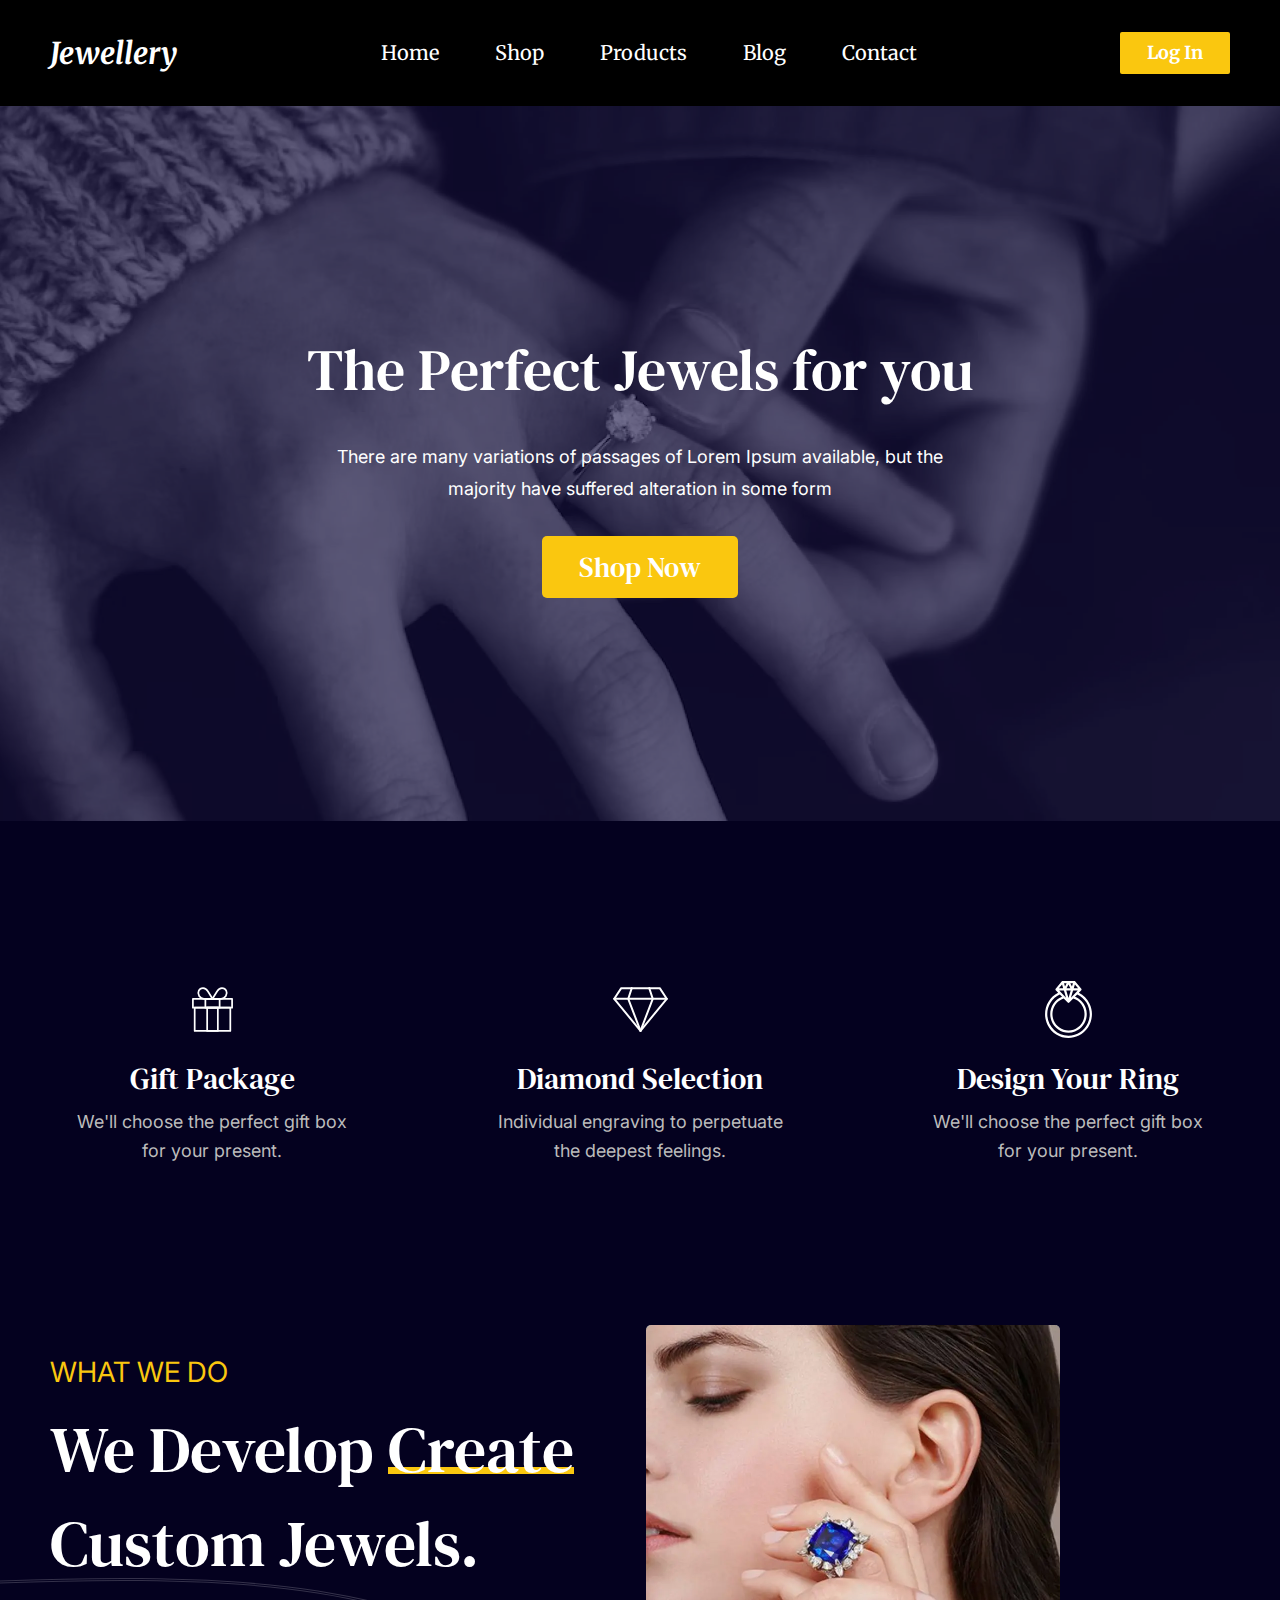
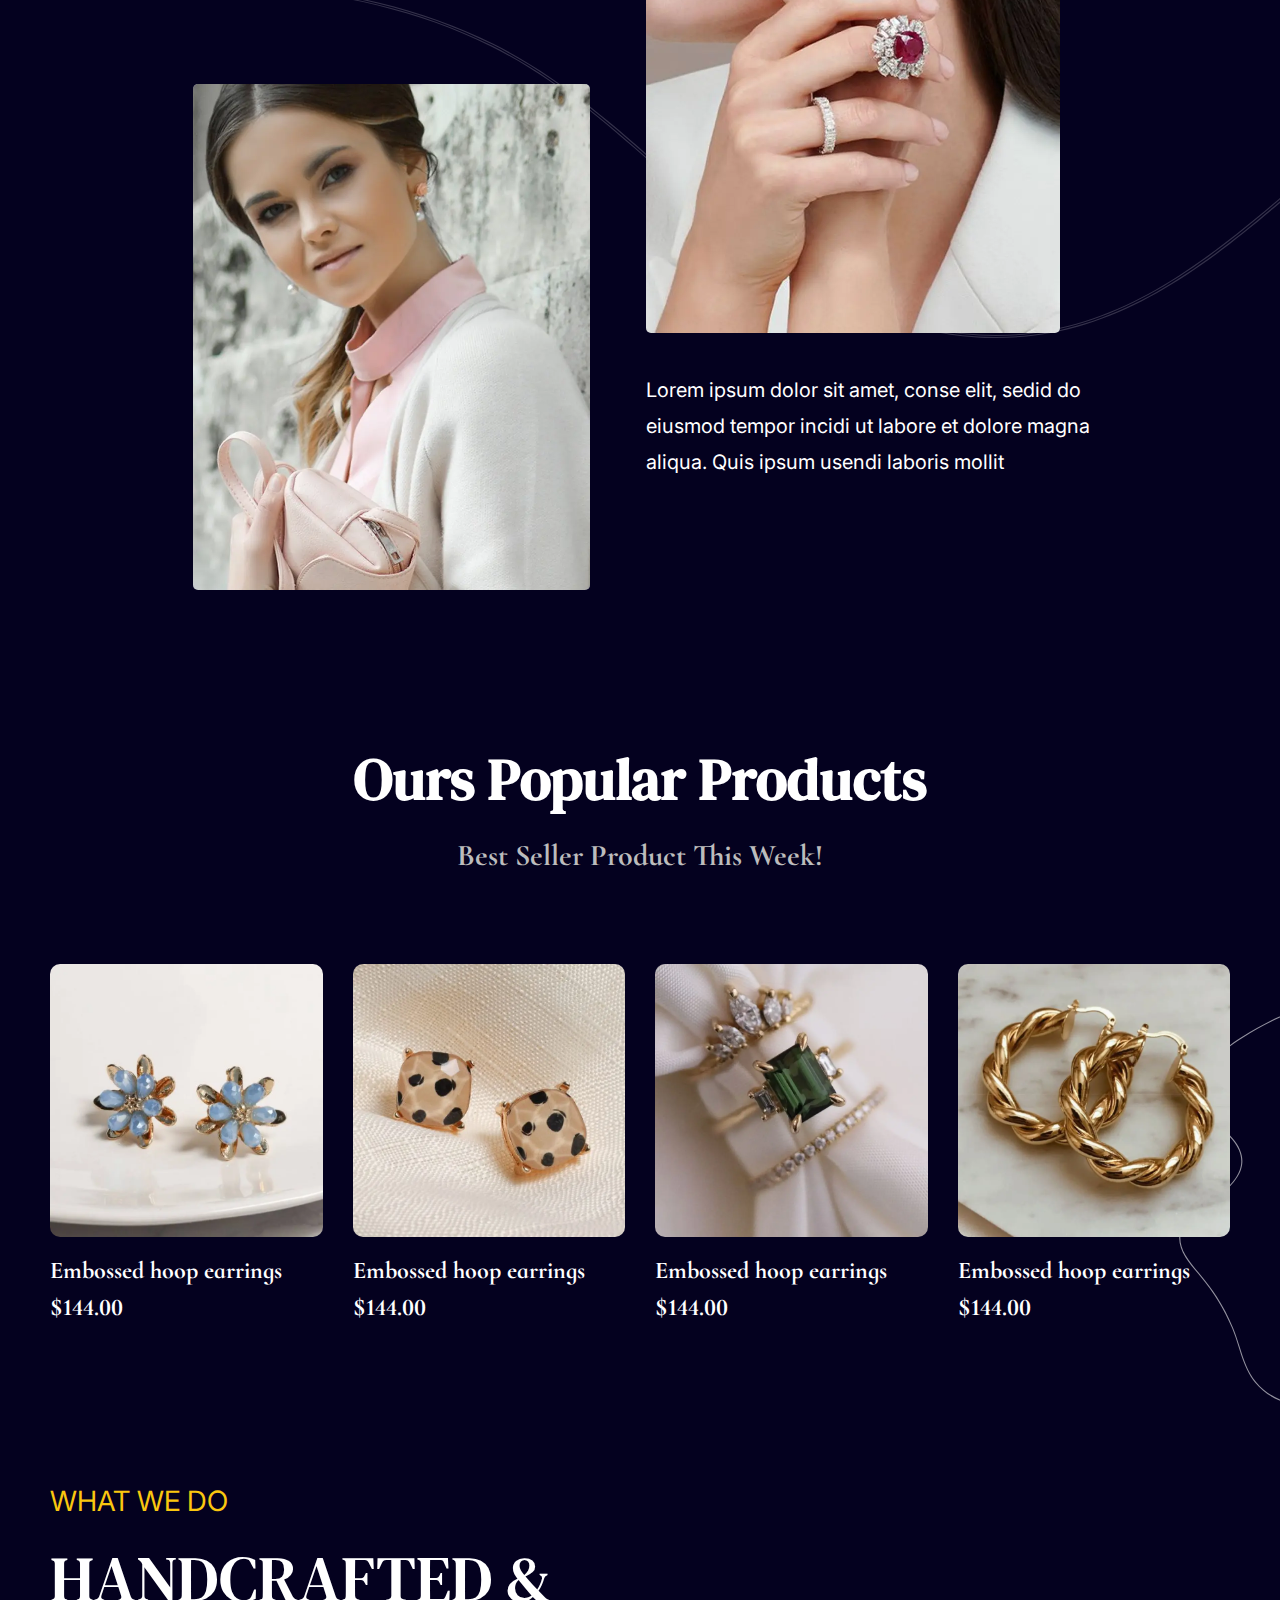
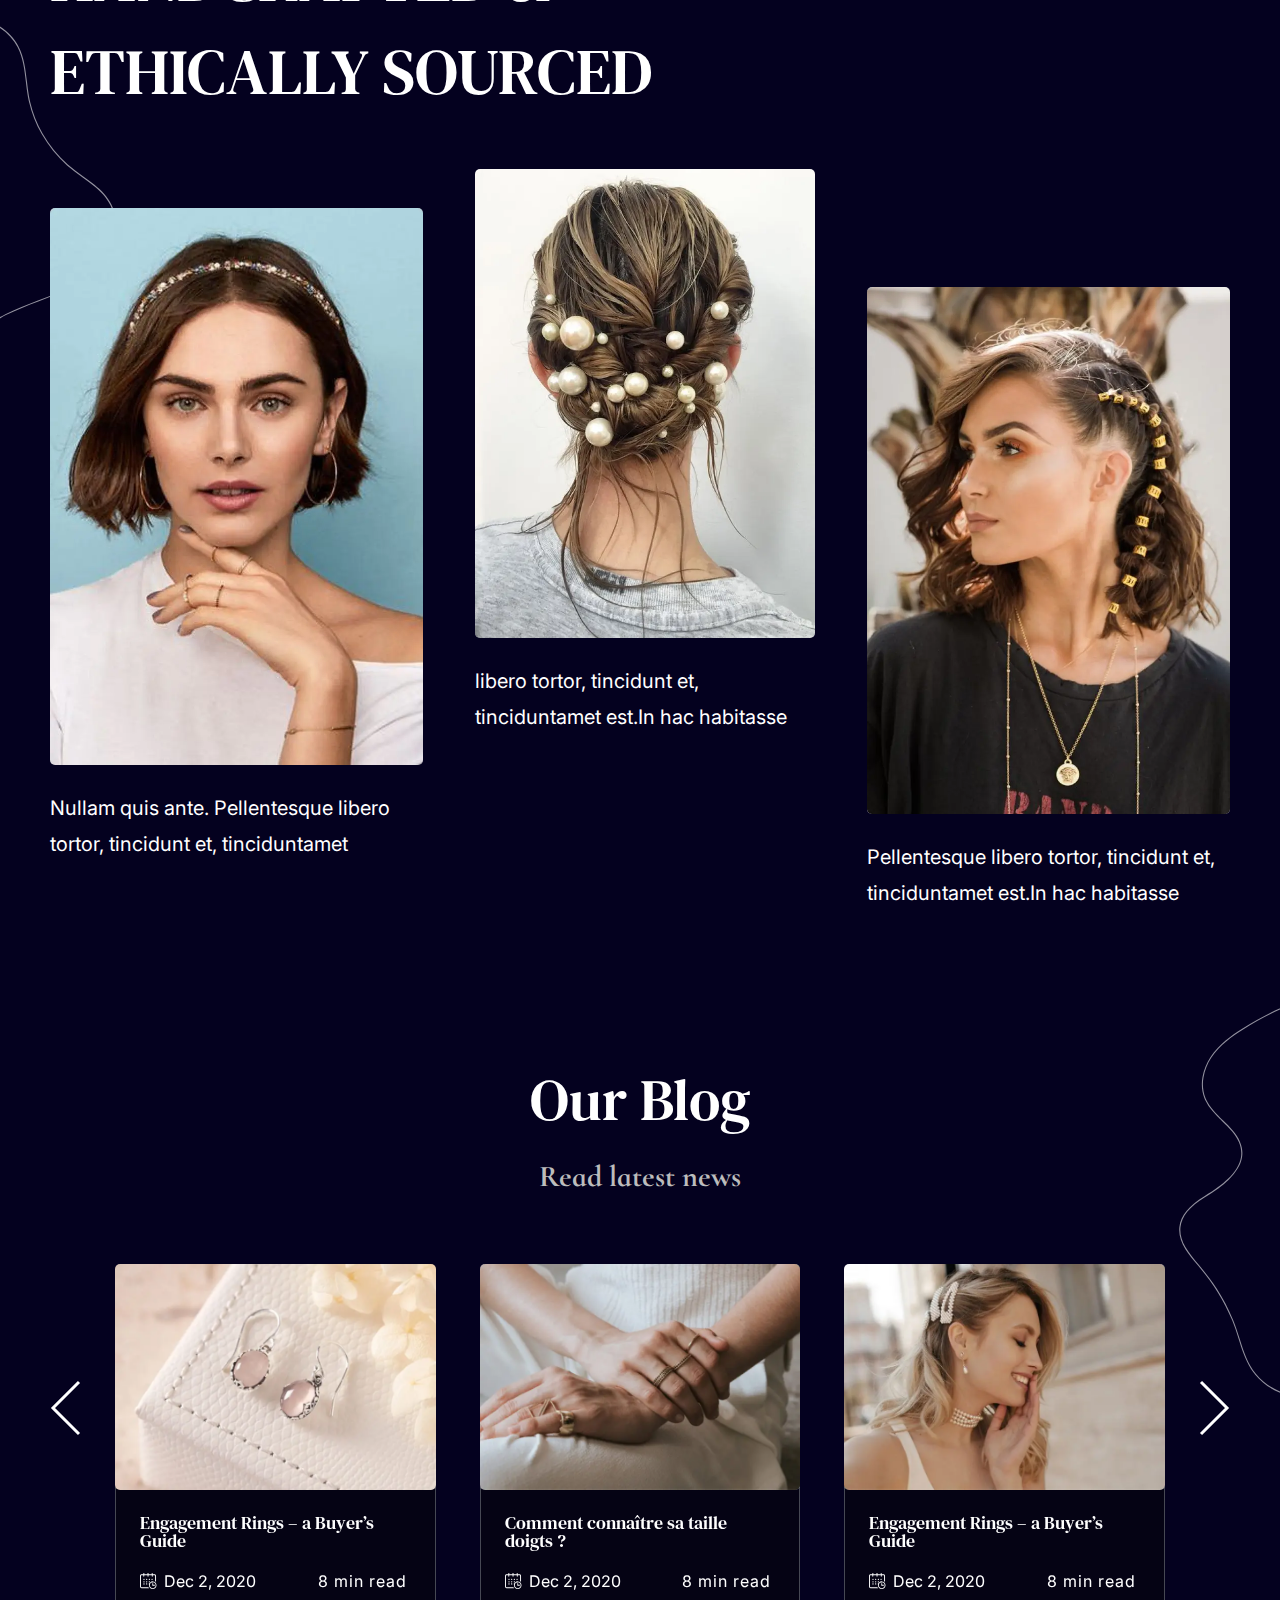
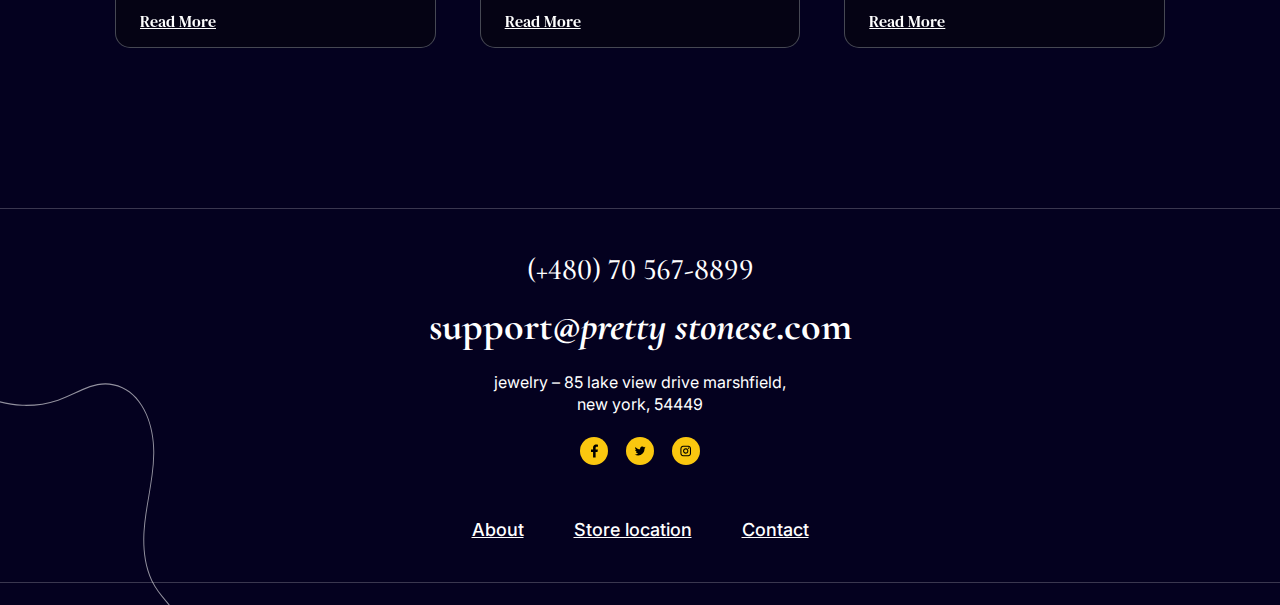
==== commit 19309cec: "page footer added" ====
--- a/index.html
+++ b/index.html
@@ -284,7 +284,43 @@
     </main>
 
     <footer class="footer">
-
+      <div class="footer__body">
+        <div class="footer__container">
+          <address class="footer__contact">
+            <a class="footer__tel" href="tel:+480705678899">(+480) 70 567-8899</a>
+            <a class="footer__email" href="mailto:support@prettystonese.com">support@<span>pretty stonese</span>.com</a>
+            jewelry – 85 lake view drive marshfield, <br> new york, 54449
+          </address>
+          <ul class="footer__social social">
+            <li class="social__item">
+              <a class="social__link" href="#">
+                <img src="img/icons/facebook.svg" alt="facebook">
+              </a>
+            </li>
+            <li class="social__item">
+              <a class="social__link" href="#">
+                <img src="img/icons/twitter.svg" alt="Twitter">
+              </a>
+            </li>
+            <li class="social__item">
+              <a class="social__link" href="#">
+                <img src="img/icons/instagram.svg" alt="Instagram">
+              </a>
+            </li>
+          </ul>
+          <ul class="footer__nav nav-footer">
+            <li class="nav-footer__item">
+              <a class="nav-footer__link" href="#">About</a>
+            </li>
+            <li class="nav-footer__item">
+              <a class="nav-footer__link" href="#">Store location</a>
+            </li>
+            <li class="nav-footer__item">
+              <a class="nav-footer__link" href="#">Contact</a>
+            </li>
+          </ul>
+        </div>
+      </div>
     </footer>
   </div>
 
--- a/css/style.min.css
+++ b/css/style.min.css
@@ -1 +1 @@
-@import"https://fonts.googleapis.com/css?family=Merriweather:regular,700,700italic&display=swap";@import"https://fonts.googleapis.com/css?family=DM+Serif+Text:regular&display=swap";@import"https://fonts.googleapis.com/css?family=Inter:regular,500&display=swap";@import"https://fonts.googleapis.com/css?family=Cormorant+Infant:500,700&display=swap";*,*::before,*::after{-webkit-box-sizing:border-box;box-sizing:border-box;padding:0;margin:0;border:0}*::before,*::after{display:inline-block}a{display:inline-block;text-decoration:none;color:inherit}ul,ol,li{list-style:none}img{vertical-align:top}h1,h2,h3,h4,h5,h6{font-weight:inherit;font-size:inherit}html,body{line-height:1;height:100%}input,button,textarea{font-family:inherit;font-size:inherit;line-height:inherit}button{color:inherit;background-color:rgba(0,0,0,0)}button,select,option{cursor:pointer}input[type=text],input[type=email],input[type=tel],textarea{-webkit-appearance:none;-moz-appearance:none;appearance:none}.wrapper{min-height:100%;display:-webkit-box;display:-ms-flexbox;display:flex;-webkit-box-orient:vertical;-webkit-box-direction:normal;-ms-flex-direction:column;flex-direction:column;overflow:clip}.wrapper>main{-webkit-box-flex:1;-ms-flex:1 1 auto;flex:1 1 auto}[class*=__container]{max-width:75.625rem;margin:0 auto;padding-inline:0.9375rem}body{font-family:"Inter",sans-serif;font-size:1.125rem;color:#fff;background-color:#04011f}.header{font-family:"Merriweather",serif;background-color:#000;position:relative;z-index:50}@media(max-width: 47.99875em){.header::after{content:"";position:absolute;top:0;left:0;z-index:1;width:100%;height:4.375rem;background-color:#000}}.header__container{min-height:6.625rem;display:-webkit-box;display:-ms-flexbox;display:flex;-webkit-box-pack:justify;-ms-flex-pack:justify;justify-content:space-between;-webkit-column-gap:3.125rem;-moz-column-gap:3.125rem;column-gap:3.125rem;-webkit-box-align:center;-ms-flex-align:center;align-items:center}@media(max-width: 61.99875em){.header__container{-webkit-column-gap:1.875rem;-moz-column-gap:1.875rem;column-gap:1.875rem}}@media(max-width: 47.99875em){.header__container{min-height:4.375rem}}@media(max-width: 29.99875em){.header__container{-webkit-column-gap:0.9375rem;-moz-column-gap:0.9375rem;column-gap:0.9375rem}}.header__logo{position:relative;z-index:2;-ms-flex-negative:0;flex-shrink:0;font-weight:700;font-size:1.875rem;font-style:italic}@media(max-width: 29.99875em){.header__logo{font-size:1.5rem}}.header__login{position:relative;z-index:2;-ms-flex-negative:0;flex-shrink:0;padding:0.75rem 1.6875rem;background-color:#fac70f;border-radius:0.125rem;font-weight:700;-webkit-transition:all .3s;transition:all .3s}@media(any-hover: hover){.header__login:hover{background-color:#fff;color:#fac70f}}@media(max-width: 47.99875em){.header__login{margin-left:auto}}@media(max-width: 47.99875em){.menu{position:fixed;top:0;left:100%;padding:6.875rem 1.25rem 2.5rem 1.25rem;background-color:#000;height:100%;width:100%;overflow:auto;-webkit-transition:left .5s;transition:left .5s}.menu-open .menu{left:0}}.menu__list{display:-webkit-box;display:-ms-flexbox;display:flex;-ms-flex-wrap:wrap;flex-wrap:wrap;-webkit-column-gap:3.5rem;-moz-column-gap:3.5rem;column-gap:3.5rem;row-gap:0.625rem;-webkit-box-pack:center;-ms-flex-pack:center;justify-content:center}@media(max-width: 61.99875em){.menu__list{-webkit-column-gap:1.75rem;-moz-column-gap:1.75rem;column-gap:1.75rem}}@media(max-width: 47.99875em){.menu__list{-webkit-box-orient:vertical;-webkit-box-direction:normal;-ms-flex-direction:column;flex-direction:column;-webkit-box-align:center;-ms-flex-align:center;align-items:center;row-gap:2.5rem}}.menu__link{position:relative;font-size:1.25rem}.menu__link::after{content:"";position:absolute;top:100%;left:0;width:0%;height:0.125rem;background-color:#fac70f;-webkit-transition:width .3s;transition:width .3s}@media(any-hover: hover){.menu__link:hover::after{width:100%}}@media(max-width: 47.99875em){.menu__link{font-size:1.75rem}}.menu-icon{display:none}@media(max-width: 47.99875rem){.menu-icon{display:block;-webkit-box-flex:0;-ms-flex:0 0 1.875rem;flex:0 0 1.875rem;width:1.875rem;height:1.25rem;position:relative;z-index:2}}.menu-icon span,.menu-icon::before,.menu-icon::after{content:"";position:absolute;left:0;width:100%;height:0.125rem;background-color:#fff;-webkit-transition:all .5s;transition:all .5s}.menu-icon span{top:50%;margin-top:-0.0625rem}.menu-open .menu-icon span{-webkit-transform:scale(0);-ms-transform:scale(0);transform:scale(0)}.menu-icon::before{top:0}.menu-open .menu-icon::before{top:50%;-webkit-transform:rotate(45deg);-ms-transform:rotate(45deg);transform:rotate(45deg);margin-top:-0.0625rem}.menu-icon::after{bottom:0}.menu-open .menu-icon::after{bottom:50%;-webkit-transform:rotate(-45deg);-ms-transform:rotate(-45deg);transform:rotate(-45deg);margin-bottom:-0.0625rem}.title{font-family:"DM Serif Text",serif;font-size:3.625rem}@media(max-width: 61.99875em){.title{font-size:3.125rem}}@media(max-width: 47.99875em){.title{font-size:2.8125rem}}@media(max-width: 29.99875em){.title{font-size:2.5rem}}.top-block__label{text-transform:uppercase;color:#fac70f;font-size:1.75rem;line-height:121.428571%}.top-block__label:not(:last-child){margin-bottom:0.8125rem}@media(max-width: 29.99875em){.top-block__label:not(:last-child){margin-bottom:0.625rem}}@media(max-width: 29.99875em){.top-block__label{font-size:1.375rem}}.top-block__title{font-family:"DM Serif Text",serif;font-size:4rem;line-height:146%}@media(max-width: 74.99875em){.top-block__title{font-size:3.625rem}}@media(max-width: 61.99875em){.top-block__title{font-size:3.125rem}}@media(max-width: 47.99875em){.top-block__title{font-size:2.8125rem;line-height:120%}}@media(max-width: 29.99875em){.top-block__title{font-size:2.1875rem}}.top-block__title span{position:relative}.top-block__title span::after{content:"";position:absolute;bottom:22%;left:0;z-index:-1;width:100%;height:0.4375rem;background-color:#fac70f}.page__hero:not(:last-child){margin-bottom:5rem}@media(max-width: 61.99875em){.page__hero:not(:last-child){margin-bottom:3.75rem}}@media(max-width: 47.99875em){.page__hero:not(:last-child){margin-bottom:2.5rem}}@media(max-width: 29.99875em){.page__hero:not(:last-child){margin-bottom:1.875rem}}.page__features{padding-block:5rem}@media(max-width: 61.99875em){.page__features{padding-block:3.75rem}}@media(max-width: 47.99875em){.page__features{padding-block:2.5rem}}@media(max-width: 29.99875em){.page__features{padding-block:1.875rem}}.page__about{padding-block:5rem}@media(max-width: 61.99875em){.page__about{padding-block:3.75rem}}@media(max-width: 47.99875em){.page__about{padding-block:2.5rem}}@media(max-width: 29.99875em){.page__about{padding-block:1.875rem}}.page__products{padding-block:5rem}@media(max-width: 61.99875em){.page__products{padding-block:3.75rem}}@media(max-width: 47.99875em){.page__products{padding-block:2.5rem}}@media(max-width: 29.99875em){.page__products{padding-block:1.875rem}}.page__works{padding-block:5rem}@media(max-width: 61.99875em){.page__works{padding-block:3.75rem}}@media(max-width: 47.99875em){.page__works{padding-block:2.5rem}}@media(max-width: 29.99875em){.page__works{padding-block:1.875rem}}.page__blog{padding-block:5rem}@media(max-width: 61.99875em){.page__blog{padding-block:3.75rem}}@media(max-width: 47.99875em){.page__blog{padding-block:2.5rem}}@media(max-width: 29.99875em){.page__blog{padding-block:1.875rem}}.hero{position:relative;background-color:rgba(10,4,56,.58)}.hero__container{min-height:44.6875rem;display:-webkit-box;display:-ms-flexbox;display:flex;-webkit-box-orient:vertical;-webkit-box-direction:normal;-ms-flex-direction:column;flex-direction:column;-webkit-box-align:center;-ms-flex-align:center;align-items:center;-webkit-box-pack:center;-ms-flex-pack:center;justify-content:center;gap:1.875rem}@media(max-width: 61.99875em){.hero__container{min-height:40.625rem}}@media(max-width: 47.99875em){.hero__container{min-height:34.375rem}}.hero__title{line-height:140%;text-align:center}@media(max-width: 47.99875em){.hero__title{line-height:120%}}.hero__text{max-width:41.875rem;text-align:center;line-height:180%}.hero__link{padding:1.0625rem 2.3125rem;background-color:#fac70f;font-family:"DM Serif Text",serif;font-size:1.75rem;border-radius:0.3125rem;-webkit-transition:background-color .3s;transition:background-color .3s}@media(any-hover: hover){.hero__link:hover{background-color:#04011f}}.hero__image{position:absolute;top:0;left:0;z-index:-1;width:100%;height:100%;-o-object-fit:cover;object-fit:cover}.features__items{display:-webkit-box;display:-ms-flexbox;display:flex;-ms-flex-wrap:wrap;flex-wrap:wrap;-webkit-box-pack:center;-ms-flex-pack:center;justify-content:center;-webkit-column-gap:8.75rem;-moz-column-gap:8.75rem;column-gap:8.75rem;row-gap:2.5rem}.features__item{-webkit-box-flex:0;-ms-flex:0 0 18rem;flex:0 0 18rem}.item-features{text-align:center}.item-features__icon{width:3.5625rem;height:3.5625rem;-o-object-fit:contain;object-fit:contain}.item-features__icon:not(:last-child){margin-bottom:1.3125rem}@media(max-width: 29.99875em){.item-features__icon:not(:last-child){margin-bottom:0.9375rem}}.item-features__title{font-family:"DM Serif Text",serif;font-size:1.875rem;line-height:136.666667%}.item-features__title:not(:last-child){margin-bottom:0.5rem}.item-features__text{color:#bcbcbc;line-height:160%}.about{background:url("../img/decor/about-bg.svg") center/contain no-repeat}.about__container{display:-webkit-box;display:-ms-flexbox;display:flex;-webkit-column-gap:3.5rem;-moz-column-gap:3.5rem;column-gap:3.5rem}@media(max-width: 61.99875em){.about__container{-webkit-column-gap:2.5rem;-moz-column-gap:2.5rem;column-gap:2.5rem}}@media(max-width: 47.99875em){.about__container{-webkit-column-gap:1.25rem;-moz-column-gap:1.25rem;column-gap:1.25rem}}@media(max-width: 29.99875em){.about__container{-webkit-box-orient:vertical;-webkit-box-direction:normal;-ms-flex-direction:column;flex-direction:column;gap:1.875rem}}.about__wrapper:first-child{-webkit-box-flex:0;-ms-flex:0 1 33.75rem;flex:0 1 33.75rem;display:-webkit-box;display:-ms-flexbox;display:flex;-webkit-box-orient:vertical;-webkit-box-direction:normal;-ms-flex-direction:column;flex-direction:column;-webkit-box-align:end;-ms-flex-align:end;align-items:flex-end;gap:5.875rem;padding-top:1.9375rem}@media(max-width: 61.99875em){.about__wrapper:first-child{gap:3.125rem;-webkit-box-align:start;-ms-flex-align:start;align-items:flex-start}}@media(max-width: 29.99875em){.about__wrapper:first-child{gap:2.1875rem}}.about__image{border-radius:0.3125rem;-o-object-fit:cover;object-fit:cover;-o-object-position:top;object-position:top;aspect-ratio:414/608;max-width:25.875rem;width:100%}.about__top-block+.about__image{max-width:24.8125rem;width:100%;aspect-ratio:397/506}@media(max-width: 29.99875em){.about__top-block+.about__image{max-width:100%}}.about__image:not(:last-child){margin-bottom:2.4375rem}@media(max-width: 29.99875em){.about__image:not(:last-child){margin-bottom:1.25rem}}@media(max-width: 29.99875em){.about__image{max-width:100%}}.about__text{line-height:180%;max-width:28.8125rem;font-size:1.25rem}.products{background:url("../img/decor/section-decor.svg") bottom right no-repeat}.products__container{text-align:center;font-family:"Cormorant Infant",serif;font-weight:700;line-height:1.4}.products__title{line-height:1}.products__title:not(:last-child){margin-bottom:1.6875rem}@media(max-width: 47.99875em){.products__title:not(:last-child){margin-bottom:0.625rem}}.products__sub-title,.blog__sub-title{font-size:1.875rem;color:#bcbcbc}@media(max-width: 29.99875em){.products__sub-title,.blog__sub-title{font-size:1.625rem}}.products__sub-title:not(:last-child),.blog__sub-title:not(:last-child){margin-bottom:5.4375rem}@media(max-width: 74.99875em){.products__sub-title:not(:last-child),.blog__sub-title:not(:last-child){margin-bottom:3.125rem}}@media(max-width: 47.99875em){.products__sub-title:not(:last-child),.blog__sub-title:not(:last-child){margin-bottom:2.1875rem}}@media(max-width: 29.99875em){.products__sub-title:not(:last-child),.blog__sub-title:not(:last-child){margin-bottom:1.5625rem}}.products__items{display:grid;grid-template-columns:repeat(auto-fill, minmax(16.875rem, 1fr));gap:1.875rem}.products__item{text-align:left}.item-products{font-size:1.5rem}.item-products__image{border-radius:0.625rem;overflow:hidden}.item-products__image:not(:last-child){margin-bottom:1.0625rem}.item-products__image img{aspect-ratio:1/1;width:100%;height:100%;-o-object-fit:cover;object-fit:cover;-webkit-transition:-webkit-transform .3s;transition:-webkit-transform .3s;transition:transform .3s;transition:transform .3s, -webkit-transform .3s}@media(any-hover: hover){.item-products__link:hover .item-products__image img{-webkit-transform:scale(1.1);-ms-transform:scale(1.1);transform:scale(1.1)}}.item-products__title{text-decoration:underline;text-decoration-color:rgba(0,0,0,0);-webkit-transition:all .3s;transition:all .3s}.item-products__title:not(:last-child){margin-bottom:0.25rem}@media(any-hover: hover){.item-products__link:hover .item-products__title{color:#fac70f;text-decoration-color:inherit}}@media(max-width: 37.5em){.item-products__title{font-size:1.875rem;line-height:120%}}.works{background:url("../img/decor/section-decor-left.svg") top 210px left no-repeat}.works__top-block:not(:last-child){margin-bottom:3.125rem}@media(max-width: 47.99875em){.works__top-block:not(:last-child){margin-bottom:2.1875rem}}.works__items{display:-webkit-box;display:-ms-flexbox;display:flex;-webkit-box-align:start;-ms-flex-align:start;align-items:flex-start;-webkit-box-pack:center;-ms-flex-pack:center;justify-content:center;-webkit-column-gap:3.25rem;-moz-column-gap:3.25rem;column-gap:3.25rem}@media(max-width: 74.99875em){.works__items{gap:1.875rem}}@media(max-width: 61.99875em){.works__items{-webkit-column-gap:0.9375rem;-moz-column-gap:0.9375rem;column-gap:0.9375rem}}@media(max-width: 47.99875em){.works__items{-ms-flex-wrap:wrap;flex-wrap:wrap}}.works__item{-webkit-box-flex:1;-ms-flex:1 1 23.125rem;flex:1 1 23.125rem}.works__item:first-child{margin-top:2.4375rem}@media(max-width: 47.99875em){.works__item:first-child{margin-top:0}}.works__item:nth-child(2){-webkit-box-flex:1;-ms-flex:1 1 21rem;flex:1 1 21rem}.works__item:nth-child(3){-webkit-box-flex:1;-ms-flex:1 1 22.5rem;flex:1 1 22.5rem;margin-top:7.375rem}@media(max-width: 61.99875em){.works__item:nth-child(3){margin-top:2.4375rem}}@media(max-width: 47.99875em){.works__item:nth-child(3){margin-top:0}}.works__image{width:100%;min-height:29.0625rem;-o-object-fit:cover;object-fit:cover;border-radius:0.3125rem}.works__image:not(:last-child){margin-bottom:1.5625rem}@media(max-width: 29.99875em){.works__image:not(:last-child){margin-bottom:0.9375rem}}@media(max-width: 47.99875em){.works__image{height:29.0625rem}}.works__text{font-size:1.25rem;line-height:180%}.blog__title:not(:last-child){margin-bottom:1.6875rem}.blog__sub-title{font-family:"Cormorant Infant",serif;font-weight:700;line-height:140%}.blog__sub-title:not(:last-child){margin-bottom:4.125rem}@media(max-width: 74.99875em){.blog__sub-title:not(:last-child){margin-bottom:3.125rem}}@media(max-width: 47.99875em){.blog__sub-title:not(:last-child){margin-bottom:2.1875rem}}@media(max-width: 29.99875em){.blog__sub-title:not(:last-child){margin-bottom:1.5625rem}}.blog__body{position:relative}.blog__button{position:absolute;top:7.25rem}.blog__button--prev{left:-4.5rem}.blog__button--next{right:-4.5rem}.item-blog__image{width:100%;aspect-ratio:364/256;-o-object-fit:cover;object-fit:cover;border-radius:0.3125rem}.item-blog__content{padding:1.6875rem 1.75rem 1.125rem 1.5rem;background-color:#050314;border:0.0625rem solid rgba(232,239,237,.29);border-top:none;border-radius:0rem 0rem 0.9375rem 0.9375rem;margin-top:-0.1875rem;display:grid;gap:1.4375rem}.item-blog__title{font-family:"DM Serif Text",serif}.item-blog__link-title{text-decoration:underline;text-decoration-color:rgba(0,0,0,0);-webkit-transition:text-decoration-color .3s;transition:text-decoration-color .3s}@media(any-hover: hover){.item-blog__link-title:hover{text-decoration-color:#fac70f}}.item-blog__info{display:-webkit-box;display:-ms-flexbox;display:flex;-webkit-box-align:center;-ms-flex-align:center;align-items:center;-webkit-box-pack:justify;-ms-flex-pack:justify;justify-content:space-between;gap:0.9375rem}.item-blog__date{display:-webkit-box;display:-ms-flexbox;display:flex;-webkit-box-align:center;-ms-flex-align:center;align-items:center;gap:0.4375rem}.item-blog__date::before{content:"";width:1.0625rem;height:1.0625rem;background:url("../img/icons/date.svg") 0 0/contain no-repeat}.item-blog__read{letter-spacing:0.0625rem}.item-blog__link{font-family:"DM Serif Text",serif;font-size:1rem;text-decoration:underline;-webkit-transition:color .3s;transition:color .3s}@media(any-hover: hover){.item-blog__link:hover{color:#fac70f}}+@import"https://fonts.googleapis.com/css?family=Merriweather:regular,700,700italic&display=swap";@import"https://fonts.googleapis.com/css?family=DM+Serif+Text:regular&display=swap";@import"https://fonts.googleapis.com/css?family=Inter:regular,500&display=swap";@import"https://fonts.googleapis.com/css?family=Cormorant+Infant:500,700&display=swap";*,*::before,*::after{-webkit-box-sizing:border-box;box-sizing:border-box;padding:0;margin:0;border:0}*::before,*::after{display:inline-block}a{display:inline-block;text-decoration:none;color:inherit}ul,ol,li{list-style:none}img{vertical-align:top}h1,h2,h3,h4,h5,h6{font-weight:inherit;font-size:inherit}html,body{line-height:1;height:100%}input,button,textarea{font-family:inherit;font-size:inherit;line-height:inherit}button{color:inherit;background-color:rgba(0,0,0,0)}button,select,option{cursor:pointer}input[type=text],input[type=email],input[type=tel],textarea{-webkit-appearance:none;-moz-appearance:none;appearance:none}.wrapper{min-height:100%;display:-webkit-box;display:-ms-flexbox;display:flex;-webkit-box-orient:vertical;-webkit-box-direction:normal;-ms-flex-direction:column;flex-direction:column;overflow:clip}.wrapper>main{-webkit-box-flex:1;-ms-flex:1 1 auto;flex:1 1 auto}[class*=__container]{max-width:75.625rem;margin:0 auto;padding-inline:0.9375rem}body{font-family:"Inter",sans-serif;font-size:1.125rem;color:#fff;background-color:#04011f}.header{font-family:"Merriweather",serif;background-color:#000;position:relative;z-index:50}@media(max-width: 47.99875em){.header::after{content:"";position:absolute;top:0;left:0;z-index:1;width:100%;height:4.375rem;background-color:#000}}.header__container{min-height:6.625rem;display:-webkit-box;display:-ms-flexbox;display:flex;-webkit-box-pack:justify;-ms-flex-pack:justify;justify-content:space-between;-webkit-column-gap:3.125rem;-moz-column-gap:3.125rem;column-gap:3.125rem;-webkit-box-align:center;-ms-flex-align:center;align-items:center}@media(max-width: 61.99875em){.header__container{-webkit-column-gap:1.875rem;-moz-column-gap:1.875rem;column-gap:1.875rem}}@media(max-width: 47.99875em){.header__container{min-height:4.375rem}}@media(max-width: 29.99875em){.header__container{-webkit-column-gap:0.9375rem;-moz-column-gap:0.9375rem;column-gap:0.9375rem}}.header__logo{position:relative;z-index:2;-ms-flex-negative:0;flex-shrink:0;font-weight:700;font-size:1.875rem;font-style:italic}@media(max-width: 29.99875em){.header__logo{font-size:1.5rem}}.header__login{position:relative;z-index:2;-ms-flex-negative:0;flex-shrink:0;padding:0.75rem 1.6875rem;background-color:#fac70f;border-radius:0.125rem;font-weight:700;-webkit-transition:all .3s;transition:all .3s}@media(any-hover: hover){.header__login:hover{background-color:#fff;color:#fac70f}}@media(max-width: 47.99875em){.header__login{margin-left:auto}}@media(max-width: 47.99875em){.menu{position:fixed;top:0;left:100%;padding:6.875rem 1.25rem 2.5rem 1.25rem;background-color:#000;height:100%;width:100%;overflow:auto;-webkit-transition:left .5s;transition:left .5s}.menu-open .menu{left:0}}.menu__list{display:-webkit-box;display:-ms-flexbox;display:flex;-ms-flex-wrap:wrap;flex-wrap:wrap;-webkit-column-gap:3.5rem;-moz-column-gap:3.5rem;column-gap:3.5rem;row-gap:0.625rem;-webkit-box-pack:center;-ms-flex-pack:center;justify-content:center}@media(max-width: 61.99875em){.menu__list{-webkit-column-gap:1.75rem;-moz-column-gap:1.75rem;column-gap:1.75rem}}@media(max-width: 47.99875em){.menu__list{-webkit-box-orient:vertical;-webkit-box-direction:normal;-ms-flex-direction:column;flex-direction:column;-webkit-box-align:center;-ms-flex-align:center;align-items:center;row-gap:2.5rem}}.menu__link{position:relative;font-size:1.25rem}.menu__link::after{content:"";position:absolute;top:100%;left:0;width:0%;height:0.125rem;background-color:#fac70f;-webkit-transition:width .3s;transition:width .3s}@media(any-hover: hover){.menu__link:hover::after{width:100%}}@media(max-width: 47.99875em){.menu__link{font-size:1.75rem}}.menu-icon{display:none}@media(max-width: 47.99875rem){.menu-icon{display:block;-webkit-box-flex:0;-ms-flex:0 0 1.875rem;flex:0 0 1.875rem;width:1.875rem;height:1.25rem;position:relative;z-index:2}}.menu-icon span,.menu-icon::before,.menu-icon::after{content:"";position:absolute;left:0;width:100%;height:0.125rem;background-color:#fff;-webkit-transition:all .5s;transition:all .5s}.menu-icon span{top:50%;margin-top:-0.0625rem}.menu-open .menu-icon span{-webkit-transform:scale(0);-ms-transform:scale(0);transform:scale(0)}.menu-icon::before{top:0}.menu-open .menu-icon::before{top:50%;-webkit-transform:rotate(45deg);-ms-transform:rotate(45deg);transform:rotate(45deg);margin-top:-0.0625rem}.menu-icon::after{bottom:0}.menu-open .menu-icon::after{bottom:50%;-webkit-transform:rotate(-45deg);-ms-transform:rotate(-45deg);transform:rotate(-45deg);margin-bottom:-0.0625rem}.footer{text-align:center;margin-top:5rem;background:url("../img/decor/footer-decor.svg") left bottom no-repeat}@media(max-width: 61.99875em){.footer{margin-top:3.75rem}}@media(max-width: 47.99875em){.footer{margin-top:2.5rem}}@media(max-width: 29.99875em){.footer{margin-top:1.875rem}}.footer__body{border-top:0.0625rem solid rgba(249,249,249,.22);border-bottom:0.0625rem solid rgba(249,249,249,.22);padding:2.5rem 0rem;margin-bottom:1.375rem}.footer__contact{font-style:normal;display:-webkit-box;display:-ms-flexbox;display:flex;-webkit-box-orient:vertical;-webkit-box-direction:normal;-ms-flex-direction:column;flex-direction:column;-webkit-box-align:center;-ms-flex-align:center;align-items:center;line-height:1.4;font-size:1rem}.footer__contact:not(:last-child){margin-bottom:1.3125rem}.footer__tel{font-family:"Cormorant Infant",serif;font-weight:500;font-size:1.875rem;-webkit-transition:color .3s;transition:color .3s}.footer__tel:not(:last-child){margin-bottom:0.4375rem}@media(any-hover: hover){.footer__tel:hover{color:#fac70f}}.footer__email{font-family:"Cormorant Infant",serif;font-weight:700;font-size:2.5rem;-webkit-transition:color .3s;transition:color .3s}.footer__email:not(:last-child){margin-bottom:1.0625rem}.footer__email span{font-style:italic}@media(any-hover: hover){.footer__email:hover{color:#fac70f}}.footer__social:not(:last-child){margin-bottom:3.25rem}.nav-footer{display:-webkit-box;display:-ms-flexbox;display:flex;-ms-flex-wrap:wrap;flex-wrap:wrap;-webkit-box-pack:center;-ms-flex-pack:center;justify-content:center;-webkit-column-gap:3.125rem;-moz-column-gap:3.125rem;column-gap:3.125rem;row-gap:0.9375rem}.nav-footer__link{font-weight:500;text-decoration:underline;line-height:140%;-webkit-transition:color .3s;transition:color .3s}@media(any-hover: hover){.nav-footer__link:hover{color:#fac70f}}.title{font-family:"DM Serif Text",serif;font-size:3.625rem}@media(max-width: 61.99875em){.title{font-size:3.125rem}}@media(max-width: 47.99875em){.title{font-size:2.8125rem}}@media(max-width: 29.99875em){.title{font-size:2.5rem}}.top-block__label{text-transform:uppercase;color:#fac70f;font-size:1.75rem;line-height:121.428571%}.top-block__label:not(:last-child){margin-bottom:0.8125rem}@media(max-width: 29.99875em){.top-block__label:not(:last-child){margin-bottom:0.625rem}}@media(max-width: 29.99875em){.top-block__label{font-size:1.375rem}}.top-block__title{font-family:"DM Serif Text",serif;font-size:4rem;line-height:146%}@media(max-width: 74.99875em){.top-block__title{font-size:3.625rem}}@media(max-width: 61.99875em){.top-block__title{font-size:3.125rem}}@media(max-width: 47.99875em){.top-block__title{font-size:2.8125rem;line-height:120%}}@media(max-width: 29.99875em){.top-block__title{font-size:2.1875rem}}.top-block__title span{position:relative}.top-block__title span::after{content:"";position:absolute;bottom:22%;left:0;z-index:-1;width:100%;height:0.4375rem;background-color:#fac70f}.social{display:-webkit-box;display:-ms-flexbox;display:flex;-ms-flex-wrap:wrap;flex-wrap:wrap;-webkit-box-pack:center;-ms-flex-pack:center;justify-content:center;gap:1.125rem}.social__link{padding:0.3125rem;width:1.75rem;height:1.75rem;border-radius:50%;background-color:#fac70f;display:-webkit-box;display:-ms-flexbox;display:flex;-webkit-box-align:center;-ms-flex-align:center;align-items:center;-webkit-box-pack:center;-ms-flex-pack:center;justify-content:center;-webkit-transition:background-color .3s;transition:background-color .3s}@media(any-hover: hover){.social__link:hover{background-color:#fff}}.social__link img{max-width:100%;max-height:100%;-o-object-fit:contain;object-fit:contain}.page__hero:not(:last-child){margin-bottom:5rem}@media(max-width: 61.99875em){.page__hero:not(:last-child){margin-bottom:3.75rem}}@media(max-width: 47.99875em){.page__hero:not(:last-child){margin-bottom:2.5rem}}@media(max-width: 29.99875em){.page__hero:not(:last-child){margin-bottom:1.875rem}}.page__features{padding-block:5rem}@media(max-width: 61.99875em){.page__features{padding-block:3.75rem}}@media(max-width: 47.99875em){.page__features{padding-block:2.5rem}}@media(max-width: 29.99875em){.page__features{padding-block:1.875rem}}.page__about{padding-block:5rem}@media(max-width: 61.99875em){.page__about{padding-block:3.75rem}}@media(max-width: 47.99875em){.page__about{padding-block:2.5rem}}@media(max-width: 29.99875em){.page__about{padding-block:1.875rem}}.page__products{padding-block:5rem}@media(max-width: 61.99875em){.page__products{padding-block:3.75rem}}@media(max-width: 47.99875em){.page__products{padding-block:2.5rem}}@media(max-width: 29.99875em){.page__products{padding-block:1.875rem}}.page__works{padding-block:5rem}@media(max-width: 61.99875em){.page__works{padding-block:3.75rem}}@media(max-width: 47.99875em){.page__works{padding-block:2.5rem}}@media(max-width: 29.99875em){.page__works{padding-block:1.875rem}}.page__blog{padding-block:5rem}@media(max-width: 61.99875em){.page__blog{padding-block:3.75rem}}@media(max-width: 47.99875em){.page__blog{padding-block:2.5rem}}@media(max-width: 29.99875em){.page__blog{padding-block:1.875rem}}.hero{position:relative;background-color:rgba(10,4,56,.58)}.hero__container{min-height:44.6875rem;display:-webkit-box;display:-ms-flexbox;display:flex;-webkit-box-orient:vertical;-webkit-box-direction:normal;-ms-flex-direction:column;flex-direction:column;-webkit-box-align:center;-ms-flex-align:center;align-items:center;-webkit-box-pack:center;-ms-flex-pack:center;justify-content:center;gap:1.875rem}@media(max-width: 61.99875em){.hero__container{min-height:40.625rem}}@media(max-width: 47.99875em){.hero__container{min-height:34.375rem}}.hero__title{line-height:140%;text-align:center}@media(max-width: 47.99875em){.hero__title{line-height:120%}}.hero__text{max-width:41.875rem;text-align:center;line-height:180%}.hero__link{padding:1.0625rem 2.3125rem;background-color:#fac70f;font-family:"DM Serif Text",serif;font-size:1.75rem;border-radius:0.3125rem;-webkit-transition:background-color .3s;transition:background-color .3s}@media(any-hover: hover){.hero__link:hover{background-color:#04011f}}.hero__image{position:absolute;top:0;left:0;z-index:-1;width:100%;height:100%;-o-object-fit:cover;object-fit:cover}.features__items{display:-webkit-box;display:-ms-flexbox;display:flex;-ms-flex-wrap:wrap;flex-wrap:wrap;-webkit-box-pack:center;-ms-flex-pack:center;justify-content:center;-webkit-column-gap:8.75rem;-moz-column-gap:8.75rem;column-gap:8.75rem;row-gap:2.5rem}.features__item{-webkit-box-flex:0;-ms-flex:0 0 18rem;flex:0 0 18rem}.item-features{text-align:center}.item-features__icon{width:3.5625rem;height:3.5625rem;-o-object-fit:contain;object-fit:contain}.item-features__icon:not(:last-child){margin-bottom:1.3125rem}@media(max-width: 29.99875em){.item-features__icon:not(:last-child){margin-bottom:0.9375rem}}.item-features__title{font-family:"DM Serif Text",serif;font-size:1.875rem;line-height:136.666667%}.item-features__title:not(:last-child){margin-bottom:0.5rem}.item-features__text{color:#bcbcbc;line-height:160%}.about{background:url("../img/decor/about-bg.svg") center/contain no-repeat}.about__container{display:-webkit-box;display:-ms-flexbox;display:flex;-webkit-column-gap:3.5rem;-moz-column-gap:3.5rem;column-gap:3.5rem}@media(max-width: 61.99875em){.about__container{-webkit-column-gap:2.5rem;-moz-column-gap:2.5rem;column-gap:2.5rem}}@media(max-width: 47.99875em){.about__container{-webkit-column-gap:1.25rem;-moz-column-gap:1.25rem;column-gap:1.25rem}}@media(max-width: 29.99875em){.about__container{-webkit-box-orient:vertical;-webkit-box-direction:normal;-ms-flex-direction:column;flex-direction:column;gap:1.875rem}}.about__wrapper:first-child{-webkit-box-flex:0;-ms-flex:0 1 33.75rem;flex:0 1 33.75rem;display:-webkit-box;display:-ms-flexbox;display:flex;-webkit-box-orient:vertical;-webkit-box-direction:normal;-ms-flex-direction:column;flex-direction:column;-webkit-box-align:end;-ms-flex-align:end;align-items:flex-end;gap:5.875rem;padding-top:1.9375rem}@media(max-width: 61.99875em){.about__wrapper:first-child{gap:3.125rem;-webkit-box-align:start;-ms-flex-align:start;align-items:flex-start}}@media(max-width: 29.99875em){.about__wrapper:first-child{gap:2.1875rem}}.about__image{border-radius:0.3125rem;-o-object-fit:cover;object-fit:cover;-o-object-position:top;object-position:top;aspect-ratio:414/608;max-width:25.875rem;width:100%}.about__top-block+.about__image{max-width:24.8125rem;width:100%;aspect-ratio:397/506}@media(max-width: 29.99875em){.about__top-block+.about__image{max-width:100%}}.about__image:not(:last-child){margin-bottom:2.4375rem}@media(max-width: 29.99875em){.about__image:not(:last-child){margin-bottom:1.25rem}}@media(max-width: 29.99875em){.about__image{max-width:100%}}.about__text{line-height:180%;max-width:28.8125rem;font-size:1.25rem}.products{background:url("../img/decor/section-decor.svg") bottom right no-repeat}.products__container{text-align:center;font-family:"Cormorant Infant",serif;font-weight:700;line-height:1.4}.products__title{line-height:1}.products__title:not(:last-child){margin-bottom:1.6875rem}@media(max-width: 47.99875em){.products__title:not(:last-child){margin-bottom:0.625rem}}.products__sub-title,.blog__sub-title{font-size:1.875rem;color:#bcbcbc}@media(max-width: 29.99875em){.products__sub-title,.blog__sub-title{font-size:1.625rem}}.products__sub-title:not(:last-child),.blog__sub-title:not(:last-child){margin-bottom:5.4375rem}@media(max-width: 74.99875em){.products__sub-title:not(:last-child),.blog__sub-title:not(:last-child){margin-bottom:3.125rem}}@media(max-width: 47.99875em){.products__sub-title:not(:last-child),.blog__sub-title:not(:last-child){margin-bottom:2.1875rem}}@media(max-width: 29.99875em){.products__sub-title:not(:last-child),.blog__sub-title:not(:last-child){margin-bottom:1.5625rem}}.products__items{display:grid;grid-template-columns:repeat(auto-fill, minmax(16.875rem, 1fr));gap:1.875rem}.products__item{text-align:left}.item-products{font-size:1.5rem}.item-products__image{border-radius:0.625rem;overflow:hidden}.item-products__image:not(:last-child){margin-bottom:1.0625rem}.item-products__image img{aspect-ratio:1/1;width:100%;height:100%;-o-object-fit:cover;object-fit:cover;-webkit-transition:-webkit-transform .3s;transition:-webkit-transform .3s;transition:transform .3s;transition:transform .3s, -webkit-transform .3s}@media(any-hover: hover){.item-products__link:hover .item-products__image img{-webkit-transform:scale(1.1);-ms-transform:scale(1.1);transform:scale(1.1)}}.item-products__title{text-decoration:underline;text-decoration-color:rgba(0,0,0,0);-webkit-transition:all .3s;transition:all .3s}.item-products__title:not(:last-child){margin-bottom:0.25rem}@media(any-hover: hover){.item-products__link:hover .item-products__title{color:#fac70f;text-decoration-color:inherit}}@media(max-width: 37.5em){.item-products__title{font-size:1.875rem;line-height:120%}}.works{background:url("../img/decor/section-decor-left.svg") top 210px left no-repeat}.works__top-block:not(:last-child){margin-bottom:3.125rem}@media(max-width: 47.99875em){.works__top-block:not(:last-child){margin-bottom:2.1875rem}}.works__items{display:-webkit-box;display:-ms-flexbox;display:flex;-webkit-box-align:start;-ms-flex-align:start;align-items:flex-start;-webkit-box-pack:center;-ms-flex-pack:center;justify-content:center;-webkit-column-gap:3.25rem;-moz-column-gap:3.25rem;column-gap:3.25rem}@media(max-width: 74.99875em){.works__items{gap:1.875rem}}@media(max-width: 61.99875em){.works__items{-webkit-column-gap:0.9375rem;-moz-column-gap:0.9375rem;column-gap:0.9375rem}}@media(max-width: 47.99875em){.works__items{-ms-flex-wrap:wrap;flex-wrap:wrap}}.works__item{-webkit-box-flex:1;-ms-flex:1 1 23.125rem;flex:1 1 23.125rem}.works__item:first-child{margin-top:2.4375rem}@media(max-width: 47.99875em){.works__item:first-child{margin-top:0}}.works__item:nth-child(2){-webkit-box-flex:1;-ms-flex:1 1 21rem;flex:1 1 21rem}.works__item:nth-child(3){-webkit-box-flex:1;-ms-flex:1 1 22.5rem;flex:1 1 22.5rem;margin-top:7.375rem}@media(max-width: 61.99875em){.works__item:nth-child(3){margin-top:2.4375rem}}@media(max-width: 47.99875em){.works__item:nth-child(3){margin-top:0}}.works__image{width:100%;min-height:29.0625rem;-o-object-fit:cover;object-fit:cover;border-radius:0.3125rem}.works__image:not(:last-child){margin-bottom:1.5625rem}@media(max-width: 29.99875em){.works__image:not(:last-child){margin-bottom:0.9375rem}}@media(max-width: 47.99875em){.works__image{height:29.0625rem}}.works__text{font-size:1.25rem;line-height:180%}.blog{background:url("../img/decor/section-decor.svg") top right no-repeat}@media(max-width: 84.375em){.blog__title{text-align:center}}.blog__title:not(:last-child){margin-bottom:1.6875rem}@media(max-width: 47.99875em){.blog__title:not(:last-child){margin-bottom:0.625rem}}.blog__sub-title{font-family:"Cormorant Infant",serif;font-weight:700;line-height:140%}@media(max-width: 84.375em){.blog__sub-title{text-align:center}}.blog__sub-title:not(:last-child){margin-bottom:4.125rem}@media(max-width: 74.99875em){.blog__sub-title:not(:last-child){margin-bottom:3.125rem}}@media(max-width: 47.99875em){.blog__sub-title:not(:last-child){margin-bottom:2.1875rem}}@media(max-width: 29.99875em){.blog__sub-title:not(:last-child){margin-bottom:1.5625rem}}.blog__body{position:relative}@media(max-width: 84.375em){.blog__body{padding-inline:4.0625rem}}@media(max-width: 29.99875em){.blog__body{padding-inline:0;margin-right:-0.9375rem}}.blog__button{position:absolute;top:7.25rem}@media(max-width: 29.99875em){.blog__button{display:none}}.blog__button--prev{left:-4.5rem}@media(max-width: 84.375em){.blog__button--prev{left:0}}.blog__button--next{right:-4.5rem}@media(max-width: 84.375em){.blog__button--next{right:0}}.item-blog__image{width:100%;aspect-ratio:364/256;-o-object-fit:cover;object-fit:cover;border-radius:0.3125rem}.item-blog__content{padding:1.6875rem 1.75rem 1.125rem 1.5rem;background-color:#050314;border:0.0625rem solid rgba(232,239,237,.29);border-top:none;border-radius:0rem 0rem 0.9375rem 0.9375rem;margin-top:-0.1875rem;display:grid;gap:1.4375rem}@media(max-width: 74.99875em){.item-blog__content{padding:1.5625rem 0.9375rem}}.item-blog__title{font-family:"DM Serif Text",serif}.item-blog__link-title{text-decoration:underline;text-decoration-color:rgba(0,0,0,0);-webkit-transition:text-decoration-color .3s;transition:text-decoration-color .3s}@media(any-hover: hover){.item-blog__link-title:hover{text-decoration-color:#fac70f}}.item-blog__info{display:-webkit-box;display:-ms-flexbox;display:flex;-webkit-box-align:center;-ms-flex-align:center;align-items:center;-webkit-box-pack:justify;-ms-flex-pack:justify;justify-content:space-between;gap:0.9375rem;font-size:1rem}@media(max-width: 74.99875em){.item-blog__info{-webkit-box-orient:vertical;-webkit-box-direction:normal;-ms-flex-direction:column;flex-direction:column;-webkit-box-align:start;-ms-flex-align:start;align-items:flex-start}}@media(max-width: 61.99875em){.item-blog__info{-webkit-box-orient:horizontal;-webkit-box-direction:normal;-ms-flex-direction:row;flex-direction:row}}.item-blog__date{display:-webkit-box;display:-ms-flexbox;display:flex;-webkit-box-align:center;-ms-flex-align:center;align-items:center;gap:0.4375rem}.item-blog__date::before{content:"";width:1.0625rem;height:1.0625rem;background:url("../img/icons/date.svg") 0 0/contain no-repeat}.item-blog__read{letter-spacing:0.0625rem}.item-blog__link{font-family:"DM Serif Text",serif;font-size:1rem;text-decoration:underline;-webkit-transition:color .3s;transition:color .3s}@media(any-hover: hover){.item-blog__link:hover{color:#fac70f}}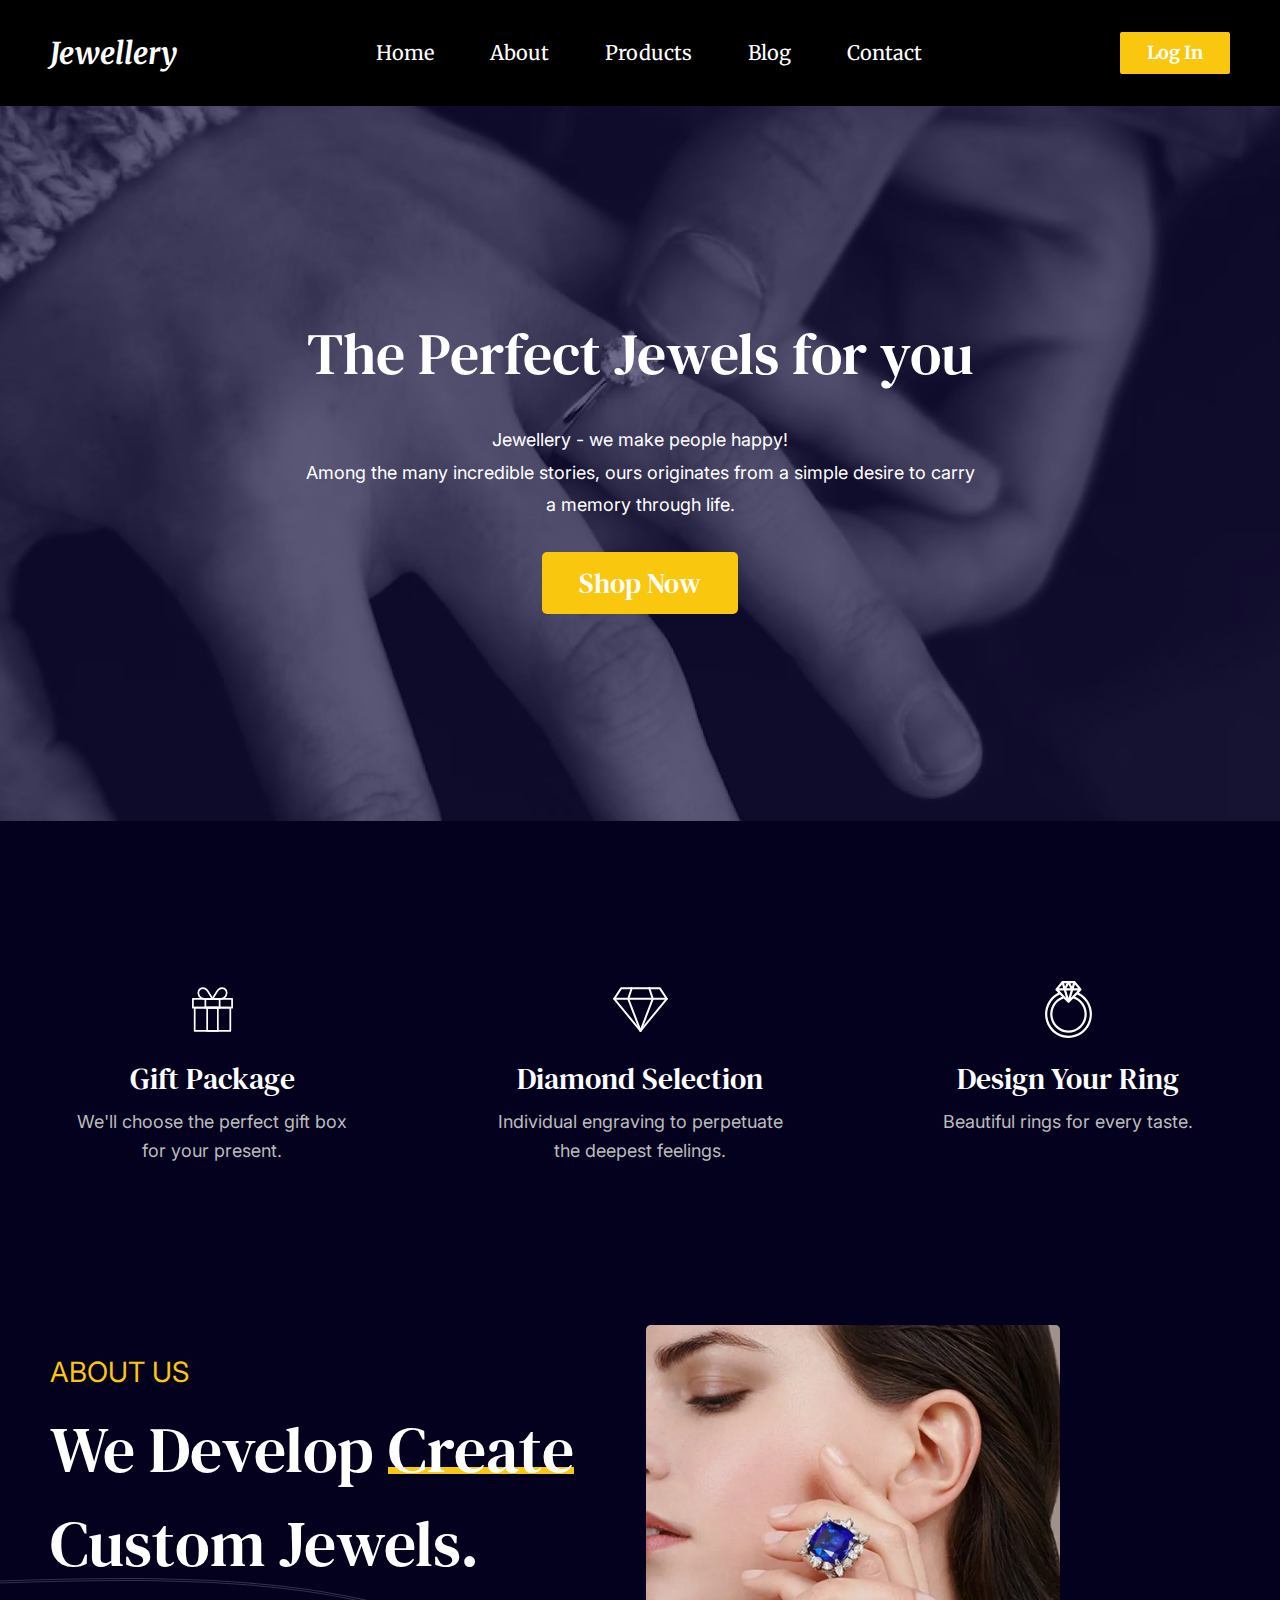
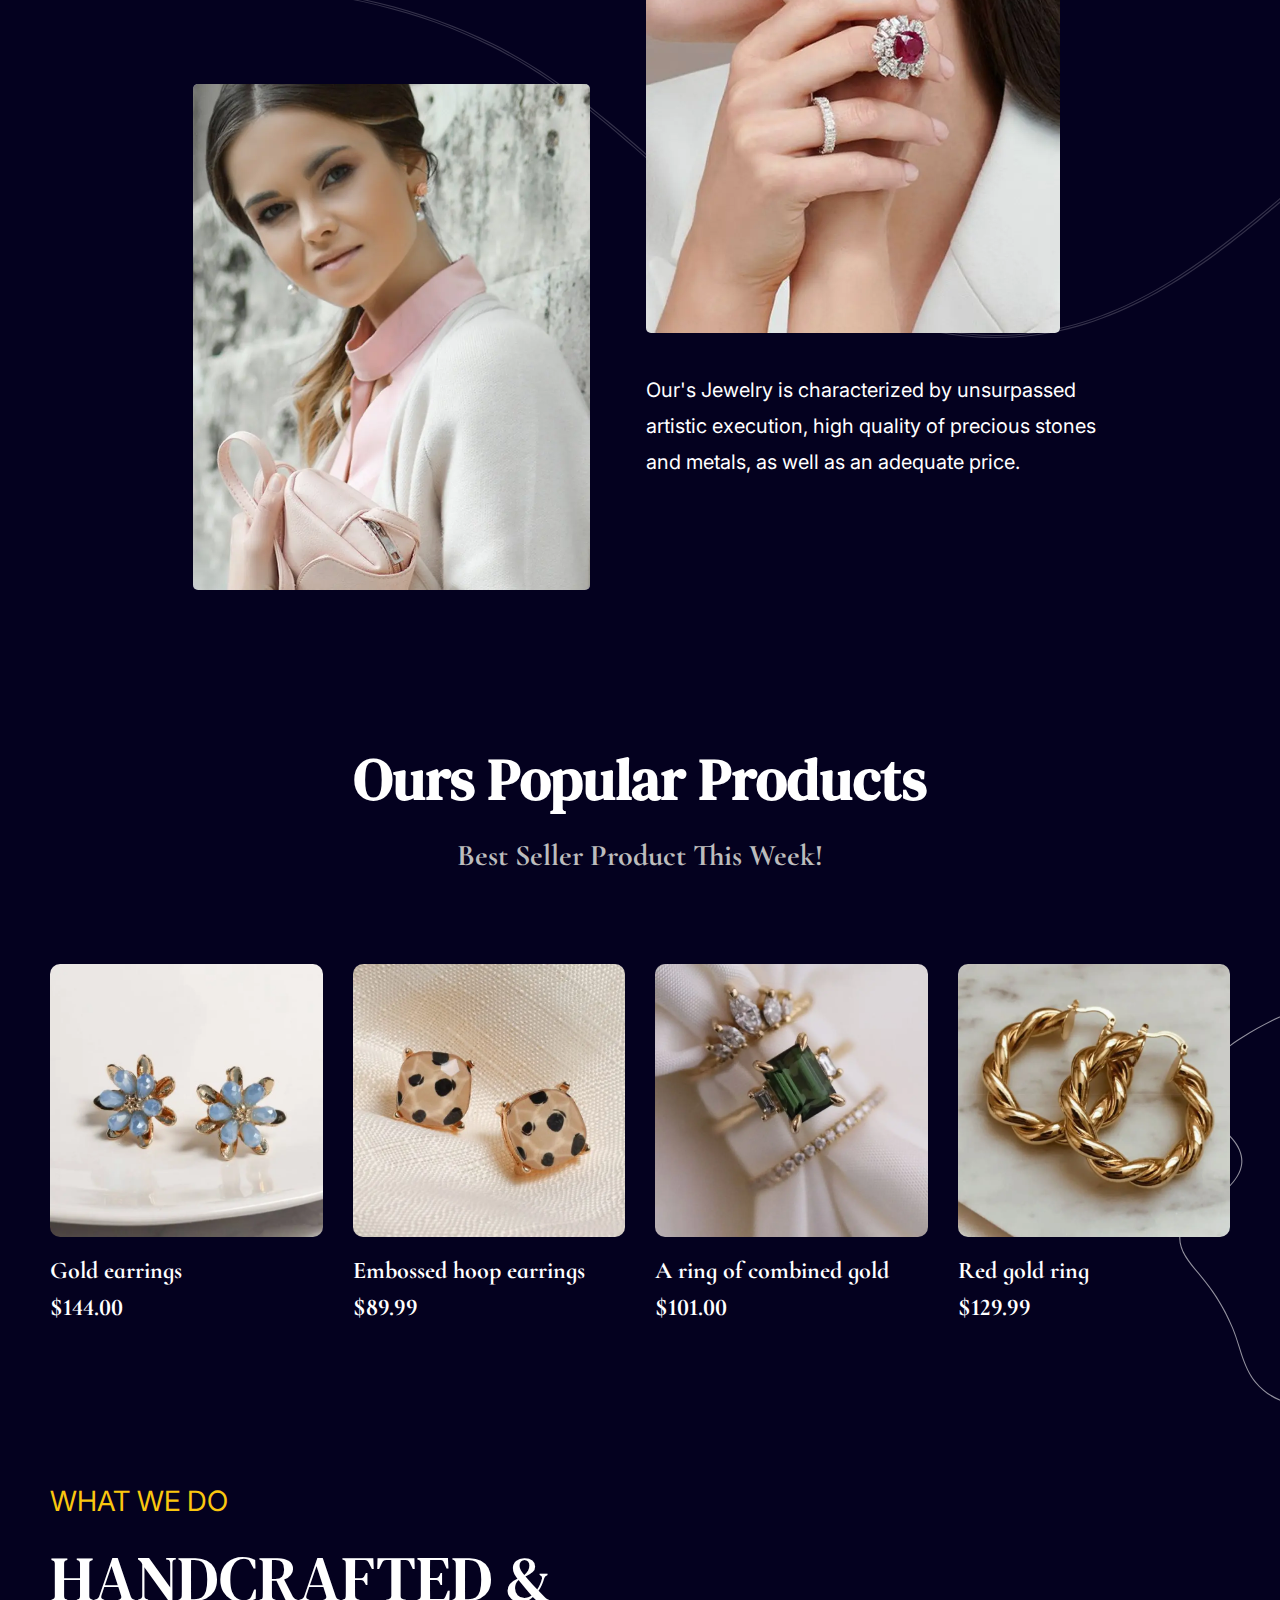
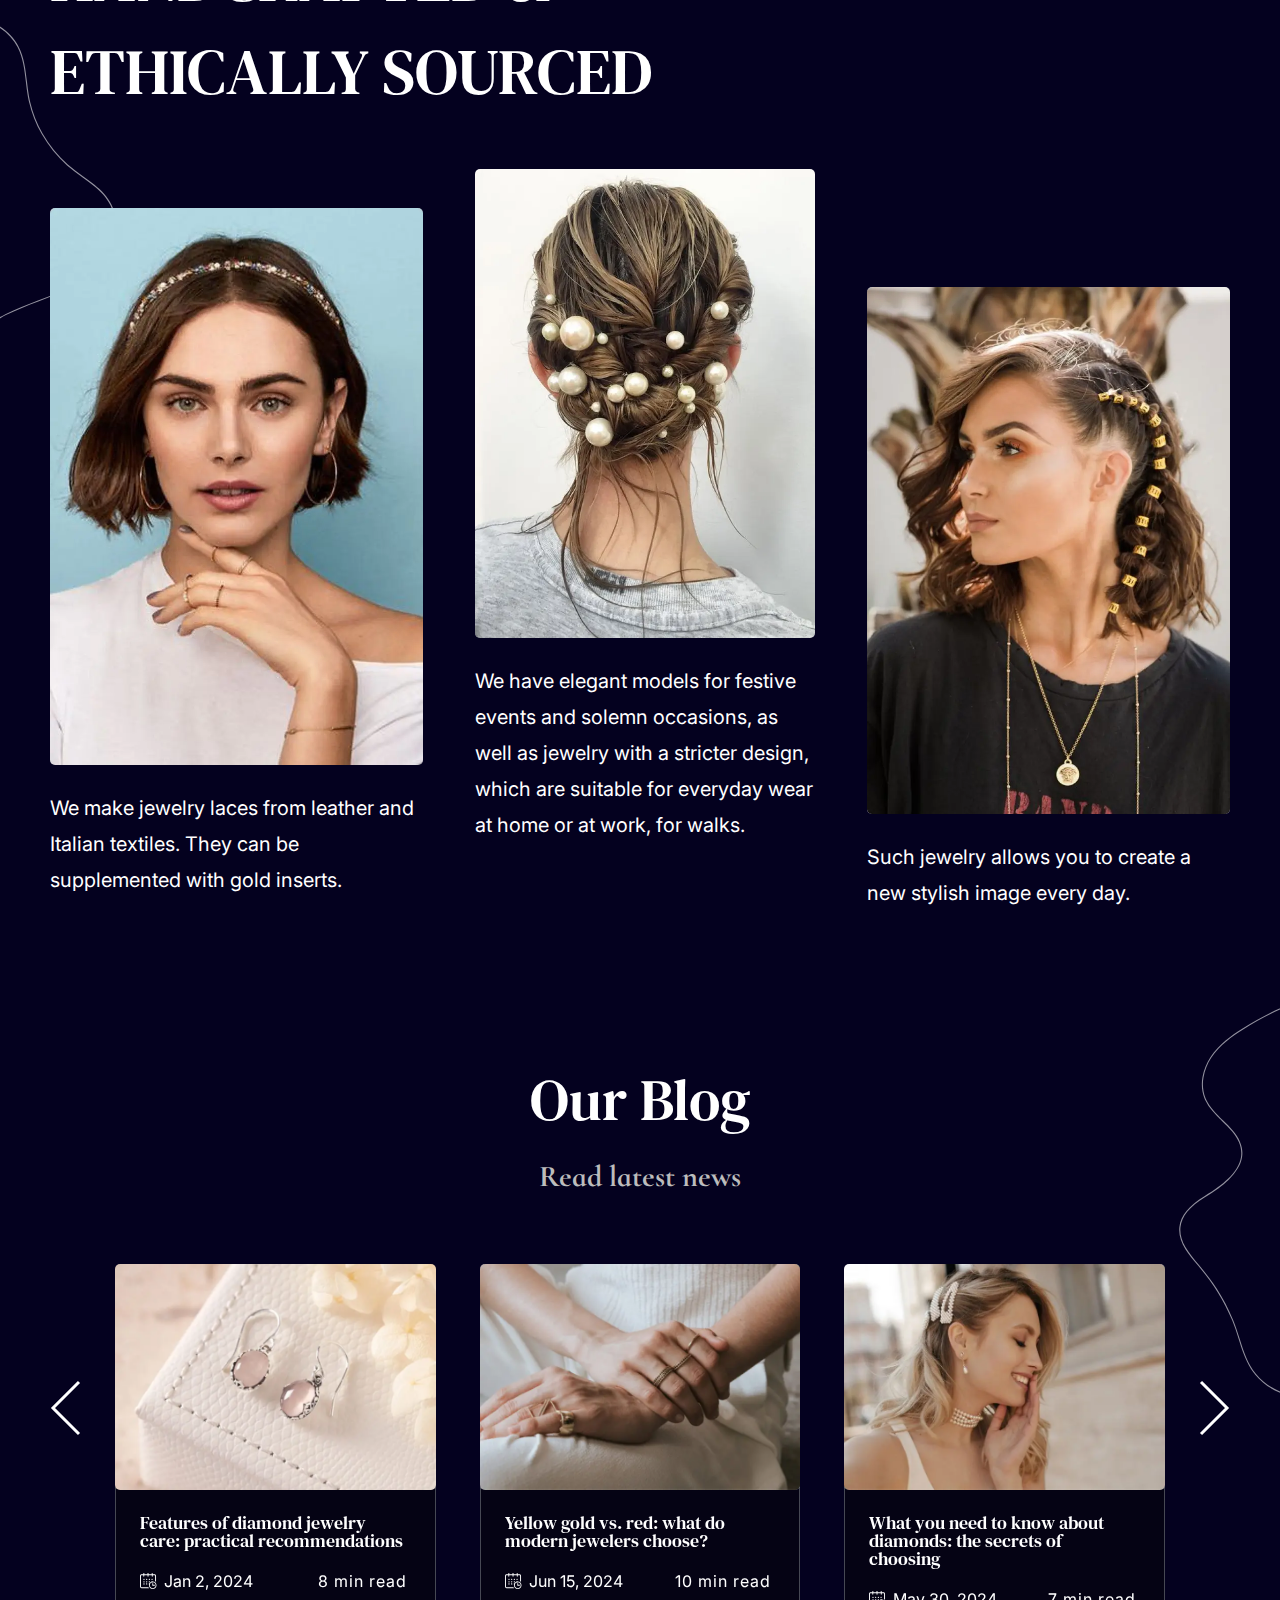
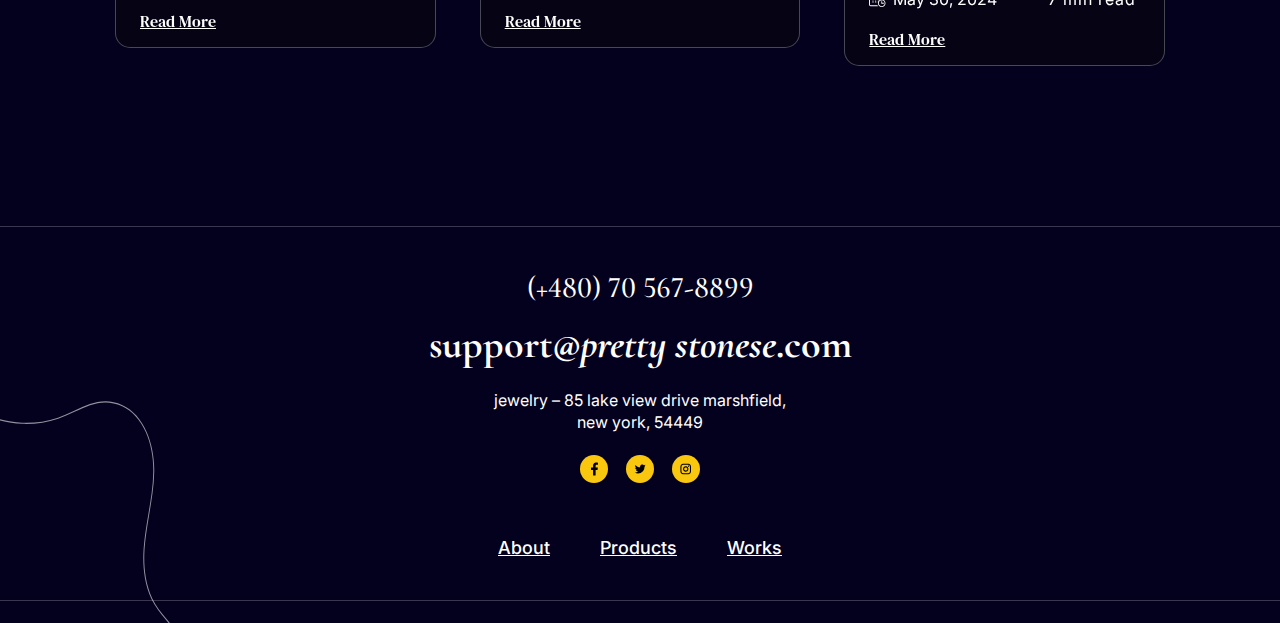
==== commit 25c21f20: "updated page content, added smooth scroll" ====
--- a/index.html
+++ b/index.html
@@ -13,27 +13,27 @@
   <div class="wrapper">
     <header class="header">
       <div class="header__container">
-        <a class="header__logo" href="index.html">Jewellery</a>
+        <a data-goto=".hero" class="header__logo" href="index.html">Jewellery</a>
         <nav class="header__menu menu">
           <ul class="menu__list">
             <li class="menu__item">
-              <a class="menu__link" href="#">Home</a>
-            </li>
-            <li class="menu__item">
-              <a class="menu__link" href="#">Shop</a>
-            </li>
-            <li class="menu__item">
-              <a class="menu__link" href="#">Products</a>
-            </li>
-            <li class="menu__item">
-              <a class="menu__link" href="#">Blog</a>
-            </li>
-            <li class="menu__item">
-              <a class="menu__link" href="#">Contact</a>
+              <a data-goto=".hero" class="menu__link" href="#">Home</a>
+            </li>
+            <li class="menu__item">
+              <a data-goto=".about" class="menu__link" href="#">About</a>
+            </li>
+            <li class="menu__item">
+              <a data-goto=".products" class="menu__link" href="#">Products</a>
+            </li>
+            <li class="menu__item">
+              <a data-goto=".blog" class="menu__link" href="#">Blog</a>
+            </li>
+            <li class="menu__item">
+              <a data-goto=".footer" class="menu__link" href="#">Contact</a>
             </li>
           </ul>
         </nav>
-        <a class="header__login" href="#">Log In</a>
+        <a data-goto=".hero" class="header__login" href="#">Log In</a>
         <button class="menu-icon" type="button">
           <span></span>
         </button>
@@ -46,11 +46,13 @@
           <h1 class="hero__title title">The Perfect Jewels for you</h1>
           <div class="hero__text">
             <p>
-              There are many variations of passages of Lorem Ipsum available, but the majority have suffered alteration
-              in some form
+              Jewellery - we make people happy!
             </p>
-          </div>
-          <a class="hero__link" href="#">Shop Now</a>
+            <p>
+              Among the many incredible stories, ours originates from a simple desire to carry a memory through life.
+            </p>
+          </div>
+          <a data-goto=".products" class="hero__link" href="#">Shop Now</a>
         </div>
         <img class="hero__image" src="img/hero/hero-bg.webp" alt="Main image">
       </section>
@@ -70,7 +72,7 @@
             <li class="features__item item-features">
               <img class="item-features__icon" src="img/icons/ring.svg" alt="Ring">
               <h3 class="item-features__title">Design Your Ring</h3>
-              <p class="item-features__text">We'll choose the perfect gift box for your present.</p>
+              <p class="item-features__text">Beautiful rings for every taste.</p>
             </li>
           </ul>
         </div>
@@ -79,7 +81,7 @@
         <div class="about__container">
           <div class="about__wrapper">
             <div class="about__top-block top-block">
-              <h3 class="top-block__label">WHAT WE DO</h3>
+              <h3 class="top-block__label">ABOUT US</h3>
               <h2 class="top-block__title">
                 We Develop <span>Create</span> Custom Jewels.
               </h2>
@@ -90,9 +92,9 @@
             <img class="about__image" src="img/about/02.webp" alt="Image">
             <div class="about__text">
               <p>
-                Lorem ipsum dolor sit amet, conse elit, sedid do eiusmod tempor incidi ut labore et dolore magna aliqua.
-                Quis ipsum
-                usendi laboris mollit
+                Our's Jewelry is characterized by unsurpassed artistic execution, high quality of precious stones and
+                metals, as
+                well as an adequate price.
               </p>
             </div>
           </div>
@@ -108,7 +110,7 @@
                 <div class="item-products__image">
                   <img src="img/products/01.webp" alt="Product">
                 </div>
-                <h4 class="item-products__title">Embossed hoop earrings</h4>
+                <h4 class="item-products__title">Gold earrings</h4>
                 <div class="item-products__price">$144.00</div>
               </a>
             </article>
@@ -118,7 +120,7 @@
                   <img src="img/products/02.webp" alt="Product">
                 </div>
                 <h4 class="item-products__title">Embossed hoop earrings</h4>
-                <div class="item-products__price">$144.00</div>
+                <div class="item-products__price">$89.99</div>
               </a>
             </article>
             <article class="products__item item-products">
@@ -126,8 +128,8 @@
                 <div class="item-products__image">
                   <img src="img/products/03.webp" alt="Product">
                 </div>
-                <h4 class="item-products__title">Embossed hoop earrings</h4>
-                <div class="item-products__price">$144.00</div>
+                <h4 class="item-products__title">A ring of combined gold</h4>
+                <div class="item-products__price">$101.00</div>
               </a>
             </article>
             <article class="products__item item-products">
@@ -135,8 +137,8 @@
                 <div class="item-products__image">
                   <img src="img/products/04.webp" alt="Product">
                 </div>
-                <h4 class="item-products__title">Embossed hoop earrings</h4>
-                <div class="item-products__price">$144.00</div>
+                <h4 class="item-products__title">Red gold ring</h4>
+                <div class="item-products__price">$129.99</div>
               </a>
             </article>
           </div>
@@ -155,7 +157,7 @@
               <img class="works__image" src="img/works/01.webp" alt="Image">
               <div class="works__text">
                 <p>
-                  Nullam quis ante. Pellentesque libero tortor, tincidunt et, tinciduntamet
+                  We make jewelry laces from leather and Italian textiles. They can be supplemented with gold inserts.
                 </p>
               </div>
             </div>
@@ -163,7 +165,8 @@
               <img class="works__image" src="img/works/02.webp" alt="Image">
               <div class="works__text">
                 <p>
-                  libero tortor, tincidunt et, tinciduntamet est.In hac habitasse
+                  We have elegant models for festive events and solemn occasions, as well as jewelry with a stricter
+                  design, which are suitable for everyday wear at home or at work, for walks.
                 </p>
               </div>
             </div>
@@ -171,7 +174,7 @@
               <img class="works__image" src="img/works/03.webp" alt="Image">
               <div class="works__text">
                 <p>
-                  Pellentesque libero tortor, tincidunt et, tinciduntamet est.In hac habitasse
+                  Such jewelry allows you to create a new stylish image every day.
                 </p>
               </div>
             </div>
@@ -187,15 +190,17 @@
               <div class="blog__wrapper swiper-wrapper">
                 <div class="blog__slide swiper-slide">
                   <article class="blog__item item-blog">
-                    <img class="item-blog__image" src="img/blog/01.webp" alt="Blog image">
-                    <div class="item-blog__content">
-                      <h4 class="item-blog__title">
-                        <a class="item-blog__link-title" href="#">
-                          Engagement Rings – a Buyer’s Guide
-                        </a>
-                      </h4>
-                      <div class="item-blog__info">
-                        <div class="item-blog__date">Dec 2, 2020</div>
+                    <a href="#">
+                      <img class="item-blog__image" src="img/blog/01.webp" alt="Blog image">
+                    </a>
+                    <div class="item-blog__content">
+                      <h4 class="item-blog__title">
+                        <a class="item-blog__link-title" href="#">
+                          Features of diamond jewelry care: practical recommendations
+                        </a>
+                      </h4>
+                      <div class="item-blog__info">
+                        <div class="item-blog__date">Jan 2, 2024</div>
                         <div class="item-blog__read">8 min read</div>
                       </div>
                       <a class="item-blog__link" href="#">Read More</a>
@@ -204,67 +209,75 @@
                 </div>
                 <div class="blog__slide swiper-slide">
                   <article class="blog__item item-blog">
-                    <img class="item-blog__image" src="img/blog/02.webp" alt="Blog image">
-                    <div class="item-blog__content">
-                      <h4 class="item-blog__title">
-                        <a class="item-blog__link-title" href="#">
-                          Comment connaître sa taille doigts ?
-                        </a>
-                      </h4>
-                      <div class="item-blog__info">
-                        <div class="item-blog__date">Dec 2, 2020</div>
-                        <div class="item-blog__read">8 min read</div>
-                      </div>
-                      <a class="item-blog__link" href="#">Read More</a>
-                    </div>
-                  </article>
-                </div>
-                <div class="blog__slide swiper-slide">
-                  <article class="blog__item item-blog">
-                    <img class="item-blog__image" src="img/blog/03.webp" alt="Blog image">
-                    <div class="item-blog__content">
-                      <h4 class="item-blog__title">
-                        <a class="item-blog__link-title" href="#">
-                          Engagement Rings – a Buyer’s Guide
-                        </a>
-                      </h4>
-                      <div class="item-blog__info">
-                        <div class="item-blog__date">Dec 2, 2020</div>
-                        <div class="item-blog__read">8 min read</div>
-                      </div>
-                      <a class="item-blog__link" href="#">Read More</a>
-                    </div>
-                  </article>
-                </div>
-                <div class="blog__slide swiper-slide">
-                  <article class="blog__item item-blog">
-                    <img class="item-blog__image" src="img/blog/01.webp" alt="Blog image">
-                    <div class="item-blog__content">
-                      <h4 class="item-blog__title">
-                        <a class="item-blog__link-title" href="#">
-                          Engagement Rings – a Buyer’s Guide
-                        </a>
-                      </h4>
-                      <div class="item-blog__info">
-                        <div class="item-blog__date">Dec 2, 2020</div>
-                        <div class="item-blog__read">8 min read</div>
-                      </div>
-                      <a class="item-blog__link" href="#">Read More</a>
-                    </div>
-                  </article>
-                </div>
-                <div class="blog__slide swiper-slide">
-                  <article class="blog__item item-blog">
-                    <img class="item-blog__image" src="img/blog/02.webp" alt="Blog image">
-                    <div class="item-blog__content">
-                      <h4 class="item-blog__title">
-                        <a class="item-blog__link-title" href="#">
-                          Comment connaître sa taille doigts ?
-                        </a>
-                      </h4>
-                      <div class="item-blog__info">
-                        <div class="item-blog__date">Dec 2, 2020</div>
-                        <div class="item-blog__read">8 min read</div>
+                    <a href="#">
+                      <img class="item-blog__image" src="img/blog/02.webp" alt="Blog image">
+                    </a>
+                    <div class="item-blog__content">
+                      <h4 class="item-blog__title">
+                        <a class="item-blog__link-title" href="#">
+                          Yellow gold vs. red: what do modern jewelers choose?
+                        </a>
+                      </h4>
+                      <div class="item-blog__info">
+                        <div class="item-blog__date">Jun 15, 2024</div>
+                        <div class="item-blog__read">10 min read</div>
+                      </div>
+                      <a class="item-blog__link" href="#">Read More</a>
+                    </div>
+                  </article>
+                </div>
+                <div class="blog__slide swiper-slide">
+                  <article class="blog__item item-blog">
+                    <a href="#">
+                      <img class="item-blog__image" src="img/blog/03.webp" alt="Blog image">
+                    </a>
+                    <div class="item-blog__content">
+                      <h4 class="item-blog__title">
+                        <a class="item-blog__link-title" href="#">
+                          What you need to know about diamonds: the secrets of choosing
+                        </a>
+                      </h4>
+                      <div class="item-blog__info">
+                        <div class="item-blog__date">May 30, 2024</div>
+                        <div class="item-blog__read">7 min read</div>
+                      </div>
+                      <a class="item-blog__link" href="#">Read More</a>
+                    </div>
+                  </article>
+                </div>
+                <div class="blog__slide swiper-slide">
+                  <article class="blog__item item-blog">
+                    <a href="#">
+                      <img class="item-blog__image" src="img/blog/01.webp" alt="Blog image">
+                    </a>
+                    <div class="item-blog__content">
+                      <h4 class="item-blog__title">
+                        <a class="item-blog__link-title" href="#">
+                          Features of diamond jewelry care: practical recommendations
+                        </a>
+                      </h4>
+                      <div class="item-blog__info">
+                        <div class="item-blog__date">Apr 11, 2024</div>
+                        <div class="item-blog__read">9 min read</div>
+                      </div>
+                      <a class="item-blog__link" href="#">Read More</a>
+                    </div>
+                  </article>
+                </div>
+                <div class="blog__slide swiper-slide">
+                  <article class="blog__item item-blog">
+                    <a href="#">
+                      <img class="item-blog__image" src="img/blog/02.webp" alt="Blog image">
+                    </a>
+                    <div class="item-blog__content">
+                      <h4 class="item-blog__title">
+                        <a class="item-blog__link-title" href="#">
+                          Yellow gold vs. red: what do modern jewelers choose?
+                        </a>
+                      </h4>
+                      <div class="item-blog__info">
+                        <div class="item-blog__date">Jul 7, 2024</div>
+                        <div class="item-blog__read">11 min read</div>
                       </div>
                       <a class="item-blog__link" href="#">Read More</a>
                     </div>
@@ -293,30 +306,30 @@
           </address>
           <ul class="footer__social social">
             <li class="social__item">
-              <a class="social__link" href="#">
+              <a class="social__link" href="https://www.facebook.com/" target="_blank">
                 <img src="img/icons/facebook.svg" alt="facebook">
               </a>
             </li>
             <li class="social__item">
-              <a class="social__link" href="#">
+              <a class="social__link" href="https://x.com/" target="_blank">
                 <img src="img/icons/twitter.svg" alt="Twitter">
               </a>
             </li>
             <li class="social__item">
-              <a class="social__link" href="#">
+              <a class="social__link" href="https://www.instagram.com/" target="_blank">
                 <img src="img/icons/instagram.svg" alt="Instagram">
               </a>
             </li>
           </ul>
           <ul class="footer__nav nav-footer">
             <li class="nav-footer__item">
-              <a class="nav-footer__link" href="#">About</a>
+              <a data-goto=".about" class="nav-footer__link" href="#">About</a>
             </li>
             <li class="nav-footer__item">
-              <a class="nav-footer__link" href="#">Store location</a>
+              <a data-goto=".products" class="nav-footer__link" href="#">Products</a>
             </li>
             <li class="nav-footer__item">
-              <a class="nav-footer__link" href="#">Contact</a>
+              <a data-goto=".works" class="nav-footer__link" href="#">Works</a>
             </li>
           </ul>
         </div>
--- a/css/style.min.css
+++ b/css/style.min.css
@@ -1 +1 @@
-@import"https://fonts.googleapis.com/css?family=Merriweather:regular,700,700italic&display=swap";@import"https://fonts.googleapis.com/css?family=DM+Serif+Text:regular&display=swap";@import"https://fonts.googleapis.com/css?family=Inter:regular,500&display=swap";@import"https://fonts.googleapis.com/css?family=Cormorant+Infant:500,700&display=swap";*,*::before,*::after{-webkit-box-sizing:border-box;box-sizing:border-box;padding:0;margin:0;border:0}*::before,*::after{display:inline-block}a{display:inline-block;text-decoration:none;color:inherit}ul,ol,li{list-style:none}img{vertical-align:top}h1,h2,h3,h4,h5,h6{font-weight:inherit;font-size:inherit}html,body{line-height:1;height:100%}input,button,textarea{font-family:inherit;font-size:inherit;line-height:inherit}button{color:inherit;background-color:rgba(0,0,0,0)}button,select,option{cursor:pointer}input[type=text],input[type=email],input[type=tel],textarea{-webkit-appearance:none;-moz-appearance:none;appearance:none}.wrapper{min-height:100%;display:-webkit-box;display:-ms-flexbox;display:flex;-webkit-box-orient:vertical;-webkit-box-direction:normal;-ms-flex-direction:column;flex-direction:column;overflow:clip}.wrapper>main{-webkit-box-flex:1;-ms-flex:1 1 auto;flex:1 1 auto}[class*=__container]{max-width:75.625rem;margin:0 auto;padding-inline:0.9375rem}body{font-family:"Inter",sans-serif;font-size:1.125rem;color:#fff;background-color:#04011f}.header{font-family:"Merriweather",serif;background-color:#000;position:relative;z-index:50}@media(max-width: 47.99875em){.header::after{content:"";position:absolute;top:0;left:0;z-index:1;width:100%;height:4.375rem;background-color:#000}}.header__container{min-height:6.625rem;display:-webkit-box;display:-ms-flexbox;display:flex;-webkit-box-pack:justify;-ms-flex-pack:justify;justify-content:space-between;-webkit-column-gap:3.125rem;-moz-column-gap:3.125rem;column-gap:3.125rem;-webkit-box-align:center;-ms-flex-align:center;align-items:center}@media(max-width: 61.99875em){.header__container{-webkit-column-gap:1.875rem;-moz-column-gap:1.875rem;column-gap:1.875rem}}@media(max-width: 47.99875em){.header__container{min-height:4.375rem}}@media(max-width: 29.99875em){.header__container{-webkit-column-gap:0.9375rem;-moz-column-gap:0.9375rem;column-gap:0.9375rem}}.header__logo{position:relative;z-index:2;-ms-flex-negative:0;flex-shrink:0;font-weight:700;font-size:1.875rem;font-style:italic}@media(max-width: 29.99875em){.header__logo{font-size:1.5rem}}.header__login{position:relative;z-index:2;-ms-flex-negative:0;flex-shrink:0;padding:0.75rem 1.6875rem;background-color:#fac70f;border-radius:0.125rem;font-weight:700;-webkit-transition:all .3s;transition:all .3s}@media(any-hover: hover){.header__login:hover{background-color:#fff;color:#fac70f}}@media(max-width: 47.99875em){.header__login{margin-left:auto}}@media(max-width: 47.99875em){.menu{position:fixed;top:0;left:100%;padding:6.875rem 1.25rem 2.5rem 1.25rem;background-color:#000;height:100%;width:100%;overflow:auto;-webkit-transition:left .5s;transition:left .5s}.menu-open .menu{left:0}}.menu__list{display:-webkit-box;display:-ms-flexbox;display:flex;-ms-flex-wrap:wrap;flex-wrap:wrap;-webkit-column-gap:3.5rem;-moz-column-gap:3.5rem;column-gap:3.5rem;row-gap:0.625rem;-webkit-box-pack:center;-ms-flex-pack:center;justify-content:center}@media(max-width: 61.99875em){.menu__list{-webkit-column-gap:1.75rem;-moz-column-gap:1.75rem;column-gap:1.75rem}}@media(max-width: 47.99875em){.menu__list{-webkit-box-orient:vertical;-webkit-box-direction:normal;-ms-flex-direction:column;flex-direction:column;-webkit-box-align:center;-ms-flex-align:center;align-items:center;row-gap:2.5rem}}.menu__link{position:relative;font-size:1.25rem}.menu__link::after{content:"";position:absolute;top:100%;left:0;width:0%;height:0.125rem;background-color:#fac70f;-webkit-transition:width .3s;transition:width .3s}@media(any-hover: hover){.menu__link:hover::after{width:100%}}@media(max-width: 47.99875em){.menu__link{font-size:1.75rem}}.menu-icon{display:none}@media(max-width: 47.99875rem){.menu-icon{display:block;-webkit-box-flex:0;-ms-flex:0 0 1.875rem;flex:0 0 1.875rem;width:1.875rem;height:1.25rem;position:relative;z-index:2}}.menu-icon span,.menu-icon::before,.menu-icon::after{content:"";position:absolute;left:0;width:100%;height:0.125rem;background-color:#fff;-webkit-transition:all .5s;transition:all .5s}.menu-icon span{top:50%;margin-top:-0.0625rem}.menu-open .menu-icon span{-webkit-transform:scale(0);-ms-transform:scale(0);transform:scale(0)}.menu-icon::before{top:0}.menu-open .menu-icon::before{top:50%;-webkit-transform:rotate(45deg);-ms-transform:rotate(45deg);transform:rotate(45deg);margin-top:-0.0625rem}.menu-icon::after{bottom:0}.menu-open .menu-icon::after{bottom:50%;-webkit-transform:rotate(-45deg);-ms-transform:rotate(-45deg);transform:rotate(-45deg);margin-bottom:-0.0625rem}.footer{text-align:center;margin-top:5rem;background:url("../img/decor/footer-decor.svg") left bottom no-repeat}@media(max-width: 61.99875em){.footer{margin-top:3.75rem}}@media(max-width: 47.99875em){.footer{margin-top:2.5rem}}@media(max-width: 29.99875em){.footer{margin-top:1.875rem}}.footer__body{border-top:0.0625rem solid rgba(249,249,249,.22);border-bottom:0.0625rem solid rgba(249,249,249,.22);padding:2.5rem 0rem;margin-bottom:1.375rem}.footer__contact{font-style:normal;display:-webkit-box;display:-ms-flexbox;display:flex;-webkit-box-orient:vertical;-webkit-box-direction:normal;-ms-flex-direction:column;flex-direction:column;-webkit-box-align:center;-ms-flex-align:center;align-items:center;line-height:1.4;font-size:1rem}.footer__contact:not(:last-child){margin-bottom:1.3125rem}.footer__tel{font-family:"Cormorant Infant",serif;font-weight:500;font-size:1.875rem;-webkit-transition:color .3s;transition:color .3s}.footer__tel:not(:last-child){margin-bottom:0.4375rem}@media(any-hover: hover){.footer__tel:hover{color:#fac70f}}.footer__email{font-family:"Cormorant Infant",serif;font-weight:700;font-size:2.5rem;-webkit-transition:color .3s;transition:color .3s}.footer__email:not(:last-child){margin-bottom:1.0625rem}.footer__email span{font-style:italic}@media(any-hover: hover){.footer__email:hover{color:#fac70f}}.footer__social:not(:last-child){margin-bottom:3.25rem}.nav-footer{display:-webkit-box;display:-ms-flexbox;display:flex;-ms-flex-wrap:wrap;flex-wrap:wrap;-webkit-box-pack:center;-ms-flex-pack:center;justify-content:center;-webkit-column-gap:3.125rem;-moz-column-gap:3.125rem;column-gap:3.125rem;row-gap:0.9375rem}.nav-footer__link{font-weight:500;text-decoration:underline;line-height:140%;-webkit-transition:color .3s;transition:color .3s}@media(any-hover: hover){.nav-footer__link:hover{color:#fac70f}}.title{font-family:"DM Serif Text",serif;font-size:3.625rem}@media(max-width: 61.99875em){.title{font-size:3.125rem}}@media(max-width: 47.99875em){.title{font-size:2.8125rem}}@media(max-width: 29.99875em){.title{font-size:2.5rem}}.top-block__label{text-transform:uppercase;color:#fac70f;font-size:1.75rem;line-height:121.428571%}.top-block__label:not(:last-child){margin-bottom:0.8125rem}@media(max-width: 29.99875em){.top-block__label:not(:last-child){margin-bottom:0.625rem}}@media(max-width: 29.99875em){.top-block__label{font-size:1.375rem}}.top-block__title{font-family:"DM Serif Text",serif;font-size:4rem;line-height:146%}@media(max-width: 74.99875em){.top-block__title{font-size:3.625rem}}@media(max-width: 61.99875em){.top-block__title{font-size:3.125rem}}@media(max-width: 47.99875em){.top-block__title{font-size:2.8125rem;line-height:120%}}@media(max-width: 29.99875em){.top-block__title{font-size:2.1875rem}}.top-block__title span{position:relative}.top-block__title span::after{content:"";position:absolute;bottom:22%;left:0;z-index:-1;width:100%;height:0.4375rem;background-color:#fac70f}.social{display:-webkit-box;display:-ms-flexbox;display:flex;-ms-flex-wrap:wrap;flex-wrap:wrap;-webkit-box-pack:center;-ms-flex-pack:center;justify-content:center;gap:1.125rem}.social__link{padding:0.3125rem;width:1.75rem;height:1.75rem;border-radius:50%;background-color:#fac70f;display:-webkit-box;display:-ms-flexbox;display:flex;-webkit-box-align:center;-ms-flex-align:center;align-items:center;-webkit-box-pack:center;-ms-flex-pack:center;justify-content:center;-webkit-transition:background-color .3s;transition:background-color .3s}@media(any-hover: hover){.social__link:hover{background-color:#fff}}.social__link img{max-width:100%;max-height:100%;-o-object-fit:contain;object-fit:contain}.page__hero:not(:last-child){margin-bottom:5rem}@media(max-width: 61.99875em){.page__hero:not(:last-child){margin-bottom:3.75rem}}@media(max-width: 47.99875em){.page__hero:not(:last-child){margin-bottom:2.5rem}}@media(max-width: 29.99875em){.page__hero:not(:last-child){margin-bottom:1.875rem}}.page__features{padding-block:5rem}@media(max-width: 61.99875em){.page__features{padding-block:3.75rem}}@media(max-width: 47.99875em){.page__features{padding-block:2.5rem}}@media(max-width: 29.99875em){.page__features{padding-block:1.875rem}}.page__about{padding-block:5rem}@media(max-width: 61.99875em){.page__about{padding-block:3.75rem}}@media(max-width: 47.99875em){.page__about{padding-block:2.5rem}}@media(max-width: 29.99875em){.page__about{padding-block:1.875rem}}.page__products{padding-block:5rem}@media(max-width: 61.99875em){.page__products{padding-block:3.75rem}}@media(max-width: 47.99875em){.page__products{padding-block:2.5rem}}@media(max-width: 29.99875em){.page__products{padding-block:1.875rem}}.page__works{padding-block:5rem}@media(max-width: 61.99875em){.page__works{padding-block:3.75rem}}@media(max-width: 47.99875em){.page__works{padding-block:2.5rem}}@media(max-width: 29.99875em){.page__works{padding-block:1.875rem}}.page__blog{padding-block:5rem}@media(max-width: 61.99875em){.page__blog{padding-block:3.75rem}}@media(max-width: 47.99875em){.page__blog{padding-block:2.5rem}}@media(max-width: 29.99875em){.page__blog{padding-block:1.875rem}}.hero{position:relative;background-color:rgba(10,4,56,.58)}.hero__container{min-height:44.6875rem;display:-webkit-box;display:-ms-flexbox;display:flex;-webkit-box-orient:vertical;-webkit-box-direction:normal;-ms-flex-direction:column;flex-direction:column;-webkit-box-align:center;-ms-flex-align:center;align-items:center;-webkit-box-pack:center;-ms-flex-pack:center;justify-content:center;gap:1.875rem}@media(max-width: 61.99875em){.hero__container{min-height:40.625rem}}@media(max-width: 47.99875em){.hero__container{min-height:34.375rem}}.hero__title{line-height:140%;text-align:center}@media(max-width: 47.99875em){.hero__title{line-height:120%}}.hero__text{max-width:41.875rem;text-align:center;line-height:180%}.hero__link{padding:1.0625rem 2.3125rem;background-color:#fac70f;font-family:"DM Serif Text",serif;font-size:1.75rem;border-radius:0.3125rem;-webkit-transition:background-color .3s;transition:background-color .3s}@media(any-hover: hover){.hero__link:hover{background-color:#04011f}}.hero__image{position:absolute;top:0;left:0;z-index:-1;width:100%;height:100%;-o-object-fit:cover;object-fit:cover}.features__items{display:-webkit-box;display:-ms-flexbox;display:flex;-ms-flex-wrap:wrap;flex-wrap:wrap;-webkit-box-pack:center;-ms-flex-pack:center;justify-content:center;-webkit-column-gap:8.75rem;-moz-column-gap:8.75rem;column-gap:8.75rem;row-gap:2.5rem}.features__item{-webkit-box-flex:0;-ms-flex:0 0 18rem;flex:0 0 18rem}.item-features{text-align:center}.item-features__icon{width:3.5625rem;height:3.5625rem;-o-object-fit:contain;object-fit:contain}.item-features__icon:not(:last-child){margin-bottom:1.3125rem}@media(max-width: 29.99875em){.item-features__icon:not(:last-child){margin-bottom:0.9375rem}}.item-features__title{font-family:"DM Serif Text",serif;font-size:1.875rem;line-height:136.666667%}.item-features__title:not(:last-child){margin-bottom:0.5rem}.item-features__text{color:#bcbcbc;line-height:160%}.about{background:url("../img/decor/about-bg.svg") center/contain no-repeat}.about__container{display:-webkit-box;display:-ms-flexbox;display:flex;-webkit-column-gap:3.5rem;-moz-column-gap:3.5rem;column-gap:3.5rem}@media(max-width: 61.99875em){.about__container{-webkit-column-gap:2.5rem;-moz-column-gap:2.5rem;column-gap:2.5rem}}@media(max-width: 47.99875em){.about__container{-webkit-column-gap:1.25rem;-moz-column-gap:1.25rem;column-gap:1.25rem}}@media(max-width: 29.99875em){.about__container{-webkit-box-orient:vertical;-webkit-box-direction:normal;-ms-flex-direction:column;flex-direction:column;gap:1.875rem}}.about__wrapper:first-child{-webkit-box-flex:0;-ms-flex:0 1 33.75rem;flex:0 1 33.75rem;display:-webkit-box;display:-ms-flexbox;display:flex;-webkit-box-orient:vertical;-webkit-box-direction:normal;-ms-flex-direction:column;flex-direction:column;-webkit-box-align:end;-ms-flex-align:end;align-items:flex-end;gap:5.875rem;padding-top:1.9375rem}@media(max-width: 61.99875em){.about__wrapper:first-child{gap:3.125rem;-webkit-box-align:start;-ms-flex-align:start;align-items:flex-start}}@media(max-width: 29.99875em){.about__wrapper:first-child{gap:2.1875rem}}.about__image{border-radius:0.3125rem;-o-object-fit:cover;object-fit:cover;-o-object-position:top;object-position:top;aspect-ratio:414/608;max-width:25.875rem;width:100%}.about__top-block+.about__image{max-width:24.8125rem;width:100%;aspect-ratio:397/506}@media(max-width: 29.99875em){.about__top-block+.about__image{max-width:100%}}.about__image:not(:last-child){margin-bottom:2.4375rem}@media(max-width: 29.99875em){.about__image:not(:last-child){margin-bottom:1.25rem}}@media(max-width: 29.99875em){.about__image{max-width:100%}}.about__text{line-height:180%;max-width:28.8125rem;font-size:1.25rem}.products{background:url("../img/decor/section-decor.svg") bottom right no-repeat}.products__container{text-align:center;font-family:"Cormorant Infant",serif;font-weight:700;line-height:1.4}.products__title{line-height:1}.products__title:not(:last-child){margin-bottom:1.6875rem}@media(max-width: 47.99875em){.products__title:not(:last-child){margin-bottom:0.625rem}}.products__sub-title,.blog__sub-title{font-size:1.875rem;color:#bcbcbc}@media(max-width: 29.99875em){.products__sub-title,.blog__sub-title{font-size:1.625rem}}.products__sub-title:not(:last-child),.blog__sub-title:not(:last-child){margin-bottom:5.4375rem}@media(max-width: 74.99875em){.products__sub-title:not(:last-child),.blog__sub-title:not(:last-child){margin-bottom:3.125rem}}@media(max-width: 47.99875em){.products__sub-title:not(:last-child),.blog__sub-title:not(:last-child){margin-bottom:2.1875rem}}@media(max-width: 29.99875em){.products__sub-title:not(:last-child),.blog__sub-title:not(:last-child){margin-bottom:1.5625rem}}.products__items{display:grid;grid-template-columns:repeat(auto-fill, minmax(16.875rem, 1fr));gap:1.875rem}.products__item{text-align:left}.item-products{font-size:1.5rem}.item-products__image{border-radius:0.625rem;overflow:hidden}.item-products__image:not(:last-child){margin-bottom:1.0625rem}.item-products__image img{aspect-ratio:1/1;width:100%;height:100%;-o-object-fit:cover;object-fit:cover;-webkit-transition:-webkit-transform .3s;transition:-webkit-transform .3s;transition:transform .3s;transition:transform .3s, -webkit-transform .3s}@media(any-hover: hover){.item-products__link:hover .item-products__image img{-webkit-transform:scale(1.1);-ms-transform:scale(1.1);transform:scale(1.1)}}.item-products__title{text-decoration:underline;text-decoration-color:rgba(0,0,0,0);-webkit-transition:all .3s;transition:all .3s}.item-products__title:not(:last-child){margin-bottom:0.25rem}@media(any-hover: hover){.item-products__link:hover .item-products__title{color:#fac70f;text-decoration-color:inherit}}@media(max-width: 37.5em){.item-products__title{font-size:1.875rem;line-height:120%}}.works{background:url("../img/decor/section-decor-left.svg") top 210px left no-repeat}.works__top-block:not(:last-child){margin-bottom:3.125rem}@media(max-width: 47.99875em){.works__top-block:not(:last-child){margin-bottom:2.1875rem}}.works__items{display:-webkit-box;display:-ms-flexbox;display:flex;-webkit-box-align:start;-ms-flex-align:start;align-items:flex-start;-webkit-box-pack:center;-ms-flex-pack:center;justify-content:center;-webkit-column-gap:3.25rem;-moz-column-gap:3.25rem;column-gap:3.25rem}@media(max-width: 74.99875em){.works__items{gap:1.875rem}}@media(max-width: 61.99875em){.works__items{-webkit-column-gap:0.9375rem;-moz-column-gap:0.9375rem;column-gap:0.9375rem}}@media(max-width: 47.99875em){.works__items{-ms-flex-wrap:wrap;flex-wrap:wrap}}.works__item{-webkit-box-flex:1;-ms-flex:1 1 23.125rem;flex:1 1 23.125rem}.works__item:first-child{margin-top:2.4375rem}@media(max-width: 47.99875em){.works__item:first-child{margin-top:0}}.works__item:nth-child(2){-webkit-box-flex:1;-ms-flex:1 1 21rem;flex:1 1 21rem}.works__item:nth-child(3){-webkit-box-flex:1;-ms-flex:1 1 22.5rem;flex:1 1 22.5rem;margin-top:7.375rem}@media(max-width: 61.99875em){.works__item:nth-child(3){margin-top:2.4375rem}}@media(max-width: 47.99875em){.works__item:nth-child(3){margin-top:0}}.works__image{width:100%;min-height:29.0625rem;-o-object-fit:cover;object-fit:cover;border-radius:0.3125rem}.works__image:not(:last-child){margin-bottom:1.5625rem}@media(max-width: 29.99875em){.works__image:not(:last-child){margin-bottom:0.9375rem}}@media(max-width: 47.99875em){.works__image{height:29.0625rem}}.works__text{font-size:1.25rem;line-height:180%}.blog{background:url("../img/decor/section-decor.svg") top right no-repeat}@media(max-width: 84.375em){.blog__title{text-align:center}}.blog__title:not(:last-child){margin-bottom:1.6875rem}@media(max-width: 47.99875em){.blog__title:not(:last-child){margin-bottom:0.625rem}}.blog__sub-title{font-family:"Cormorant Infant",serif;font-weight:700;line-height:140%}@media(max-width: 84.375em){.blog__sub-title{text-align:center}}.blog__sub-title:not(:last-child){margin-bottom:4.125rem}@media(max-width: 74.99875em){.blog__sub-title:not(:last-child){margin-bottom:3.125rem}}@media(max-width: 47.99875em){.blog__sub-title:not(:last-child){margin-bottom:2.1875rem}}@media(max-width: 29.99875em){.blog__sub-title:not(:last-child){margin-bottom:1.5625rem}}.blog__body{position:relative}@media(max-width: 84.375em){.blog__body{padding-inline:4.0625rem}}@media(max-width: 29.99875em){.blog__body{padding-inline:0;margin-right:-0.9375rem}}.blog__button{position:absolute;top:7.25rem}@media(max-width: 29.99875em){.blog__button{display:none}}.blog__button--prev{left:-4.5rem}@media(max-width: 84.375em){.blog__button--prev{left:0}}.blog__button--next{right:-4.5rem}@media(max-width: 84.375em){.blog__button--next{right:0}}.item-blog__image{width:100%;aspect-ratio:364/256;-o-object-fit:cover;object-fit:cover;border-radius:0.3125rem}.item-blog__content{padding:1.6875rem 1.75rem 1.125rem 1.5rem;background-color:#050314;border:0.0625rem solid rgba(232,239,237,.29);border-top:none;border-radius:0rem 0rem 0.9375rem 0.9375rem;margin-top:-0.1875rem;display:grid;gap:1.4375rem}@media(max-width: 74.99875em){.item-blog__content{padding:1.5625rem 0.9375rem}}.item-blog__title{font-family:"DM Serif Text",serif}.item-blog__link-title{text-decoration:underline;text-decoration-color:rgba(0,0,0,0);-webkit-transition:text-decoration-color .3s;transition:text-decoration-color .3s}@media(any-hover: hover){.item-blog__link-title:hover{text-decoration-color:#fac70f}}.item-blog__info{display:-webkit-box;display:-ms-flexbox;display:flex;-webkit-box-align:center;-ms-flex-align:center;align-items:center;-webkit-box-pack:justify;-ms-flex-pack:justify;justify-content:space-between;gap:0.9375rem;font-size:1rem}@media(max-width: 74.99875em){.item-blog__info{-webkit-box-orient:vertical;-webkit-box-direction:normal;-ms-flex-direction:column;flex-direction:column;-webkit-box-align:start;-ms-flex-align:start;align-items:flex-start}}@media(max-width: 61.99875em){.item-blog__info{-webkit-box-orient:horizontal;-webkit-box-direction:normal;-ms-flex-direction:row;flex-direction:row}}.item-blog__date{display:-webkit-box;display:-ms-flexbox;display:flex;-webkit-box-align:center;-ms-flex-align:center;align-items:center;gap:0.4375rem}.item-blog__date::before{content:"";width:1.0625rem;height:1.0625rem;background:url("../img/icons/date.svg") 0 0/contain no-repeat}.item-blog__read{letter-spacing:0.0625rem}.item-blog__link{font-family:"DM Serif Text",serif;font-size:1rem;text-decoration:underline;-webkit-transition:color .3s;transition:color .3s}@media(any-hover: hover){.item-blog__link:hover{color:#fac70f}}+@import"https://fonts.googleapis.com/css?family=Merriweather:regular,700,700italic&display=swap";@import"https://fonts.googleapis.com/css?family=DM+Serif+Text:regular&display=swap";@import"https://fonts.googleapis.com/css?family=Inter:regular,500&display=swap";@import"https://fonts.googleapis.com/css?family=Cormorant+Infant:500,700&display=swap";*,*::before,*::after{-webkit-box-sizing:border-box;box-sizing:border-box;padding:0;margin:0;border:0}*::before,*::after{display:inline-block}a{display:inline-block;text-decoration:none;color:inherit}ul,ol,li{list-style:none}img{vertical-align:top}h1,h2,h3,h4,h5,h6{font-weight:inherit;font-size:inherit}html,body{line-height:1;height:100%}input,button,textarea{font-family:inherit;font-size:inherit;line-height:inherit}button{color:inherit;background-color:rgba(0,0,0,0)}button,select,option{cursor:pointer}input[type=text],input[type=email],input[type=tel],textarea{-webkit-appearance:none;-moz-appearance:none;appearance:none}.wrapper{min-height:100%;display:-webkit-box;display:-ms-flexbox;display:flex;-webkit-box-orient:vertical;-webkit-box-direction:normal;-ms-flex-direction:column;flex-direction:column;overflow:clip}.wrapper>main{-webkit-box-flex:1;-ms-flex:1 1 auto;flex:1 1 auto}[class*=__container]{max-width:75.625rem;margin:0 auto;padding-inline:0.9375rem}body{font-family:"Inter",sans-serif;font-size:1.125rem;color:#fff;background-color:#04011f}body.menu-open{overflow:hidden;-ms-touch-action:none;touch-action:none;-ms-scroll-chaining:none;overscroll-behavior:none}.header{font-family:"Merriweather",serif;background-color:#000;position:fixed;top:0;left:0;right:0;z-index:50;width:100%}@media(max-width: 47.99875em){.header::after{content:"";position:absolute;top:0;left:0;z-index:1;width:100%;height:4.375rem;background-color:#000}}.header__container{min-height:6.625rem;display:-webkit-box;display:-ms-flexbox;display:flex;-webkit-box-pack:justify;-ms-flex-pack:justify;justify-content:space-between;-webkit-column-gap:3.125rem;-moz-column-gap:3.125rem;column-gap:3.125rem;-webkit-box-align:center;-ms-flex-align:center;align-items:center}@media(max-width: 61.99875em){.header__container{-webkit-column-gap:1.875rem;-moz-column-gap:1.875rem;column-gap:1.875rem}}@media(max-width: 47.99875em){.header__container{min-height:4.375rem}}@media(max-width: 29.99875em){.header__container{-webkit-column-gap:0.9375rem;-moz-column-gap:0.9375rem;column-gap:0.9375rem}}.header__logo{position:relative;z-index:2;-ms-flex-negative:0;flex-shrink:0;font-weight:700;font-size:1.875rem;font-style:italic}@media(max-width: 29.99875em){.header__logo{font-size:1.5rem}}.header__login{position:relative;z-index:2;-ms-flex-negative:0;flex-shrink:0;padding:0.75rem 1.6875rem;background-color:#fac70f;border-radius:0.125rem;font-weight:700;-webkit-transition:all .3s;transition:all .3s}@media(any-hover: hover){.header__login:hover{background-color:#fff;color:#fac70f}}@media(max-width: 47.99875em){.header__login{margin-left:auto}}@media(max-width: 47.99875em){.menu{position:fixed;top:0;left:100%;padding:6.875rem 1.25rem 2.5rem 1.25rem;background-color:#000;height:100%;width:100%;overflow:auto;-webkit-transition:left .5s;transition:left .5s}.menu-open .menu{left:0}}.menu__list{display:-webkit-box;display:-ms-flexbox;display:flex;-ms-flex-wrap:wrap;flex-wrap:wrap;-webkit-column-gap:3.5rem;-moz-column-gap:3.5rem;column-gap:3.5rem;row-gap:0.625rem;-webkit-box-pack:center;-ms-flex-pack:center;justify-content:center}@media(max-width: 61.99875em){.menu__list{-webkit-column-gap:1.75rem;-moz-column-gap:1.75rem;column-gap:1.75rem}}@media(max-width: 47.99875em){.menu__list{-webkit-box-orient:vertical;-webkit-box-direction:normal;-ms-flex-direction:column;flex-direction:column;-webkit-box-align:center;-ms-flex-align:center;align-items:center;row-gap:2.5rem}}.menu__link{position:relative;font-size:1.25rem}.menu__link::after{content:"";position:absolute;top:100%;left:0;width:0%;height:0.125rem;background-color:#fac70f;-webkit-transition:width .3s;transition:width .3s}@media(any-hover: hover){.menu__link:hover::after{width:100%}}@media(max-width: 47.99875em){.menu__link{font-size:1.75rem}}.menu-icon{display:none}@media(max-width: 47.99875rem){.menu-icon{display:block;-webkit-box-flex:0;-ms-flex:0 0 1.875rem;flex:0 0 1.875rem;width:1.875rem;height:1.25rem;position:relative;z-index:2}}.menu-icon span,.menu-icon::before,.menu-icon::after{content:"";position:absolute;left:0;width:100%;height:0.125rem;background-color:#fff;-webkit-transition:all .5s;transition:all .5s}.menu-icon span{top:50%;margin-top:-0.0625rem}.menu-open .menu-icon span{-webkit-transform:scale(0);-ms-transform:scale(0);transform:scale(0)}.menu-icon::before{top:0}.menu-open .menu-icon::before{top:50%;-webkit-transform:rotate(45deg);-ms-transform:rotate(45deg);transform:rotate(45deg);margin-top:-0.0625rem}.menu-icon::after{bottom:0}.menu-open .menu-icon::after{bottom:50%;-webkit-transform:rotate(-45deg);-ms-transform:rotate(-45deg);transform:rotate(-45deg);margin-bottom:-0.0625rem}.footer{text-align:center;margin-top:5rem;background:url("../img/decor/footer-decor.svg") left bottom no-repeat}@media(max-width: 61.99875em){.footer{margin-top:3.75rem}}@media(max-width: 47.99875em){.footer{margin-top:2.5rem}}@media(max-width: 29.99875em){.footer{margin-top:1.875rem}}.footer__body{border-top:0.0625rem solid rgba(249,249,249,.22);border-bottom:0.0625rem solid rgba(249,249,249,.22);padding:2.5rem 0rem;margin-bottom:1.375rem}@media(max-width: 29.99875em){.footer__body{padding:1.875rem 0rem}}.footer__contact{font-style:normal;display:-webkit-box;display:-ms-flexbox;display:flex;-webkit-box-orient:vertical;-webkit-box-direction:normal;-ms-flex-direction:column;flex-direction:column;-webkit-box-align:center;-ms-flex-align:center;align-items:center;line-height:1.4;font-size:1rem}.footer__contact:not(:last-child){margin-bottom:1.3125rem}.footer__tel{font-family:"Cormorant Infant",serif;font-weight:500;font-size:1.875rem;-webkit-transition:color .3s;transition:color .3s}.footer__tel:not(:last-child){margin-bottom:0.4375rem}@media(any-hover: hover){.footer__tel:hover{color:#fac70f}}.footer__email{font-family:"Cormorant Infant",serif;font-weight:700;font-size:2.5rem;-webkit-transition:color .3s;transition:color .3s}.footer__email:not(:last-child){margin-bottom:1.0625rem}.footer__email span{font-style:italic}@media(any-hover: hover){.footer__email:hover{color:#fac70f}}@media(max-width: 29.99875em){.footer__email{font-size:2rem}}.footer__social:not(:last-child){margin-bottom:3.25rem}@media(max-width: 61.99875em){.footer__social:not(:last-child){margin-bottom:1.875rem}}.nav-footer{display:-webkit-box;display:-ms-flexbox;display:flex;-ms-flex-wrap:wrap;flex-wrap:wrap;-webkit-box-pack:center;-ms-flex-pack:center;justify-content:center;-webkit-column-gap:3.125rem;-moz-column-gap:3.125rem;column-gap:3.125rem;row-gap:0.9375rem}@media(max-width: 29.99875em){.nav-footer{-webkit-column-gap:1.875rem;-moz-column-gap:1.875rem;column-gap:1.875rem}}.nav-footer__link{font-weight:500;text-decoration:underline;line-height:140%;-webkit-transition:color .3s;transition:color .3s}@media(any-hover: hover){.nav-footer__link:hover{color:#fac70f}}.title{font-family:"DM Serif Text",serif;font-size:3.625rem}@media(max-width: 61.99875em){.title{font-size:3.125rem}}@media(max-width: 47.99875em){.title{font-size:2.8125rem}}@media(max-width: 29.99875em){.title{font-size:2.5rem}}.top-block__label{text-transform:uppercase;color:#fac70f;font-size:1.75rem;line-height:121.428571%}.top-block__label:not(:last-child){margin-bottom:0.8125rem}@media(max-width: 29.99875em){.top-block__label:not(:last-child){margin-bottom:0.625rem}}@media(max-width: 29.99875em){.top-block__label{font-size:1.375rem}}.top-block__title{font-family:"DM Serif Text",serif;font-size:4rem;line-height:146%}@media(max-width: 74.99875em){.top-block__title{font-size:3.625rem}}@media(max-width: 61.99875em){.top-block__title{font-size:3.125rem}}@media(max-width: 47.99875em){.top-block__title{font-size:2.8125rem;line-height:120%}}@media(max-width: 29.99875em){.top-block__title{font-size:2.1875rem}}.top-block__title span{position:relative}.top-block__title span::after{content:"";position:absolute;bottom:22%;left:0;z-index:-1;width:100%;height:0.4375rem;background-color:#fac70f}.social{display:-webkit-box;display:-ms-flexbox;display:flex;-ms-flex-wrap:wrap;flex-wrap:wrap;-webkit-box-pack:center;-ms-flex-pack:center;justify-content:center;gap:1.125rem}.social__link{padding:0.3125rem;width:1.75rem;height:1.75rem;border-radius:50%;background-color:#fac70f;display:-webkit-box;display:-ms-flexbox;display:flex;-webkit-box-align:center;-ms-flex-align:center;align-items:center;-webkit-box-pack:center;-ms-flex-pack:center;justify-content:center;-webkit-transition:background-color .3s;transition:background-color .3s}@media(any-hover: hover){.social__link:hover{background-color:#fff}}.social__link img{max-width:100%;max-height:100%;-o-object-fit:contain;object-fit:contain}.page__hero{padding-top:6.625rem}@media(max-width: 47.99875em){.page__hero{padding-top:4.375rem}}.page__hero:not(:last-child){margin-bottom:5rem}@media(max-width: 61.99875em){.page__hero:not(:last-child){margin-bottom:3.75rem}}@media(max-width: 47.99875em){.page__hero:not(:last-child){margin-bottom:2.5rem}}@media(max-width: 29.99875em){.page__hero:not(:last-child){margin-bottom:1.875rem}}.page__features{padding-block:5rem}@media(max-width: 61.99875em){.page__features{padding-block:3.75rem}}@media(max-width: 47.99875em){.page__features{padding-block:2.5rem}}@media(max-width: 29.99875em){.page__features{padding-block:1.875rem}}.page__about{padding-block:5rem}@media(max-width: 61.99875em){.page__about{padding-block:3.75rem}}@media(max-width: 47.99875em){.page__about{padding-block:2.5rem}}@media(max-width: 29.99875em){.page__about{padding-block:1.875rem}}.page__products{padding-block:5rem}@media(max-width: 61.99875em){.page__products{padding-block:3.75rem}}@media(max-width: 47.99875em){.page__products{padding-block:2.5rem}}@media(max-width: 29.99875em){.page__products{padding-block:1.875rem}}.page__works{padding-block:5rem}@media(max-width: 61.99875em){.page__works{padding-block:3.75rem}}@media(max-width: 47.99875em){.page__works{padding-block:2.5rem}}@media(max-width: 29.99875em){.page__works{padding-block:1.875rem}}.page__blog{padding-block:5rem}@media(max-width: 61.99875em){.page__blog{padding-block:3.75rem}}@media(max-width: 47.99875em){.page__blog{padding-block:2.5rem}}@media(max-width: 29.99875em){.page__blog{padding-block:1.875rem}}.hero{position:relative;background-color:rgba(10,4,56,.58)}.hero__container{min-height:44.6875rem;display:-webkit-box;display:-ms-flexbox;display:flex;-webkit-box-orient:vertical;-webkit-box-direction:normal;-ms-flex-direction:column;flex-direction:column;-webkit-box-align:center;-ms-flex-align:center;align-items:center;-webkit-box-pack:center;-ms-flex-pack:center;justify-content:center;gap:1.875rem}@media(max-width: 61.99875em){.hero__container{min-height:40.625rem}}@media(max-width: 47.99875em){.hero__container{min-height:34.375rem}}.hero__title{line-height:140%;text-align:center}@media(max-width: 47.99875em){.hero__title{line-height:120%}}.hero__text{max-width:41.875rem;text-align:center;line-height:180%}.hero__link{padding:1.0625rem 2.3125rem;background-color:#fac70f;font-family:"DM Serif Text",serif;font-size:1.75rem;border-radius:0.3125rem;-webkit-transition:background-color .3s;transition:background-color .3s}@media(any-hover: hover){.hero__link:hover{background-color:#04011f}}.hero__image{position:absolute;top:0;left:0;z-index:-1;width:100%;height:100%;-o-object-fit:cover;object-fit:cover}.features__items{display:-webkit-box;display:-ms-flexbox;display:flex;-ms-flex-wrap:wrap;flex-wrap:wrap;-webkit-box-pack:center;-ms-flex-pack:center;justify-content:center;-webkit-column-gap:8.75rem;-moz-column-gap:8.75rem;column-gap:8.75rem;row-gap:2.5rem}.features__item{-webkit-box-flex:0;-ms-flex:0 0 18rem;flex:0 0 18rem}.item-features{text-align:center}.item-features__icon{width:3.5625rem;height:3.5625rem;-o-object-fit:contain;object-fit:contain}.item-features__icon:not(:last-child){margin-bottom:1.3125rem}@media(max-width: 29.99875em){.item-features__icon:not(:last-child){margin-bottom:0.9375rem}}.item-features__title{font-family:"DM Serif Text",serif;font-size:1.875rem;line-height:136.666667%}.item-features__title:not(:last-child){margin-bottom:0.5rem}.item-features__text{color:#bcbcbc;line-height:160%}.about{background:url("../img/decor/about-bg.svg") center/contain no-repeat}.about__container{display:-webkit-box;display:-ms-flexbox;display:flex;-webkit-column-gap:3.5rem;-moz-column-gap:3.5rem;column-gap:3.5rem}@media(max-width: 61.99875em){.about__container{-webkit-column-gap:2.5rem;-moz-column-gap:2.5rem;column-gap:2.5rem}}@media(max-width: 47.99875em){.about__container{-webkit-column-gap:1.25rem;-moz-column-gap:1.25rem;column-gap:1.25rem}}@media(max-width: 29.99875em){.about__container{-webkit-box-orient:vertical;-webkit-box-direction:normal;-ms-flex-direction:column;flex-direction:column;gap:1.875rem}}.about__wrapper:first-child{-webkit-box-flex:0;-ms-flex:0 1 33.75rem;flex:0 1 33.75rem;display:-webkit-box;display:-ms-flexbox;display:flex;-webkit-box-orient:vertical;-webkit-box-direction:normal;-ms-flex-direction:column;flex-direction:column;-webkit-box-align:end;-ms-flex-align:end;align-items:flex-end;gap:5.875rem;padding-top:1.9375rem}@media(max-width: 61.99875em){.about__wrapper:first-child{gap:3.125rem;-webkit-box-align:start;-ms-flex-align:start;align-items:flex-start}}@media(max-width: 29.99875em){.about__wrapper:first-child{gap:2.1875rem}}.about__image{border-radius:0.3125rem;-o-object-fit:cover;object-fit:cover;-o-object-position:top;object-position:top;aspect-ratio:414/608;max-width:25.875rem;width:100%}.about__top-block+.about__image{max-width:24.8125rem;width:100%;aspect-ratio:397/506}@media(max-width: 29.99875em){.about__top-block+.about__image{max-width:100%}}.about__image:not(:last-child){margin-bottom:2.4375rem}@media(max-width: 29.99875em){.about__image:not(:last-child){margin-bottom:1.25rem}}@media(max-width: 29.99875em){.about__image{max-width:100%}}.about__text{line-height:180%;max-width:28.8125rem;font-size:1.25rem}.products{background:url("../img/decor/section-decor.svg") bottom right no-repeat}.products__container{text-align:center;font-family:"Cormorant Infant",serif;font-weight:700;line-height:1.4}.products__title{line-height:1}.products__title:not(:last-child){margin-bottom:1.6875rem}@media(max-width: 47.99875em){.products__title:not(:last-child){margin-bottom:0.625rem}}.products__sub-title,.blog__sub-title{font-size:1.875rem;color:#bcbcbc}@media(max-width: 29.99875em){.products__sub-title,.blog__sub-title{font-size:1.625rem}}.products__sub-title:not(:last-child),.blog__sub-title:not(:last-child){margin-bottom:5.4375rem}@media(max-width: 74.99875em){.products__sub-title:not(:last-child),.blog__sub-title:not(:last-child){margin-bottom:3.125rem}}@media(max-width: 47.99875em){.products__sub-title:not(:last-child),.blog__sub-title:not(:last-child){margin-bottom:2.1875rem}}@media(max-width: 29.99875em){.products__sub-title:not(:last-child),.blog__sub-title:not(:last-child){margin-bottom:1.5625rem}}.products__items{display:grid;grid-template-columns:repeat(auto-fill, minmax(16.875rem, 1fr));gap:1.875rem}.products__item{text-align:left}.item-products{font-size:1.5rem}.item-products__image{border-radius:0.625rem;overflow:hidden}.item-products__image:not(:last-child){margin-bottom:1.0625rem}.item-products__image img{aspect-ratio:1/1;width:100%;height:100%;-o-object-fit:cover;object-fit:cover;-webkit-transition:-webkit-transform .3s;transition:-webkit-transform .3s;transition:transform .3s;transition:transform .3s, -webkit-transform .3s}@media(any-hover: hover){.item-products__link:hover .item-products__image img{-webkit-transform:scale(1.1);-ms-transform:scale(1.1);transform:scale(1.1)}}.item-products__title{text-decoration:underline;text-decoration-color:rgba(0,0,0,0);-webkit-transition:all .3s;transition:all .3s}.item-products__title:not(:last-child){margin-bottom:0.25rem}@media(any-hover: hover){.item-products__link:hover .item-products__title{color:#fac70f;text-decoration-color:inherit}}@media(max-width: 37.5em){.item-products__title{font-size:1.875rem;line-height:120%}}.works{background:url("../img/decor/section-decor-left.svg") top 210px left no-repeat}.works__top-block:not(:last-child){margin-bottom:3.125rem}@media(max-width: 47.99875em){.works__top-block:not(:last-child){margin-bottom:2.1875rem}}.works__items{display:-webkit-box;display:-ms-flexbox;display:flex;-webkit-box-align:start;-ms-flex-align:start;align-items:flex-start;-webkit-box-pack:center;-ms-flex-pack:center;justify-content:center;-webkit-column-gap:3.25rem;-moz-column-gap:3.25rem;column-gap:3.25rem}@media(max-width: 74.99875em){.works__items{gap:1.875rem}}@media(max-width: 61.99875em){.works__items{-webkit-column-gap:0.9375rem;-moz-column-gap:0.9375rem;column-gap:0.9375rem}}@media(max-width: 47.99875em){.works__items{-ms-flex-wrap:wrap;flex-wrap:wrap}}.works__item{-webkit-box-flex:1;-ms-flex:1 1 23.125rem;flex:1 1 23.125rem}.works__item:first-child{margin-top:2.4375rem}@media(max-width: 47.99875em){.works__item:first-child{margin-top:0}}.works__item:nth-child(2){-webkit-box-flex:1;-ms-flex:1 1 21rem;flex:1 1 21rem}.works__item:nth-child(3){-webkit-box-flex:1;-ms-flex:1 1 22.5rem;flex:1 1 22.5rem;margin-top:7.375rem}@media(max-width: 61.99875em){.works__item:nth-child(3){margin-top:2.4375rem}}@media(max-width: 47.99875em){.works__item:nth-child(3){margin-top:0}}.works__image{width:100%;min-height:29.0625rem;-o-object-fit:cover;object-fit:cover;border-radius:0.3125rem}.works__image:not(:last-child){margin-bottom:1.5625rem}@media(max-width: 29.99875em){.works__image:not(:last-child){margin-bottom:0.9375rem}}@media(max-width: 47.99875em){.works__image{height:29.0625rem}}.works__text{font-size:1.25rem;line-height:180%}.blog{background:url("../img/decor/section-decor.svg") top right no-repeat}@media(max-width: 84.375em){.blog__title{text-align:center}}.blog__title:not(:last-child){margin-bottom:1.6875rem}@media(max-width: 47.99875em){.blog__title:not(:last-child){margin-bottom:0.625rem}}.blog__sub-title{font-family:"Cormorant Infant",serif;font-weight:700;line-height:140%}@media(max-width: 84.375em){.blog__sub-title{text-align:center}}.blog__sub-title:not(:last-child){margin-bottom:4.125rem}@media(max-width: 74.99875em){.blog__sub-title:not(:last-child){margin-bottom:3.125rem}}@media(max-width: 47.99875em){.blog__sub-title:not(:last-child){margin-bottom:2.1875rem}}@media(max-width: 29.99875em){.blog__sub-title:not(:last-child){margin-bottom:1.5625rem}}.blog__body{position:relative}@media(max-width: 84.375em){.blog__body{padding-inline:4.0625rem}}@media(max-width: 29.99875em){.blog__body{padding-inline:0;margin-right:-0.9375rem}}.blog__button{position:absolute;top:7.25rem;-webkit-transition:-webkit-transform .3s;transition:-webkit-transform .3s;transition:transform .3s;transition:transform .3s, -webkit-transform .3s}@media(max-width: 29.99875em){.blog__button{display:none}}.blog__button--prev{left:-4.5rem}@media(max-width: 84.375em){.blog__button--prev{left:0}}.blog__button--next{right:-4.5rem}@media(max-width: 84.375em){.blog__button--next{right:0}}@media(any-hover: hover){.blog__button:hover{-webkit-transform:scale(1.1);-ms-transform:scale(1.1);transform:scale(1.1)}}.item-blog__image{width:100%;aspect-ratio:364/256;-o-object-fit:cover;object-fit:cover;border-radius:0.3125rem}.item-blog__content{padding:1.6875rem 1.75rem 1.125rem 1.5rem;background-color:#050314;border:0.0625rem solid rgba(232,239,237,.29);border-top:none;border-radius:0rem 0rem 0.9375rem 0.9375rem;margin-top:-0.1875rem;display:grid;gap:1.4375rem}@media(max-width: 74.99875em){.item-blog__content{padding:1.5625rem 0.9375rem}}.item-blog__title{font-family:"DM Serif Text",serif}.item-blog__link-title{text-decoration:underline;text-decoration-color:rgba(0,0,0,0);-webkit-transition:text-decoration-color .3s;transition:text-decoration-color .3s}@media(any-hover: hover){.item-blog__link-title:hover{text-decoration-color:#fac70f}}.item-blog__info{display:-webkit-box;display:-ms-flexbox;display:flex;-webkit-box-align:center;-ms-flex-align:center;align-items:center;-webkit-box-pack:justify;-ms-flex-pack:justify;justify-content:space-between;gap:0.9375rem;font-size:1rem}@media(max-width: 74.99875em){.item-blog__info{-webkit-box-orient:vertical;-webkit-box-direction:normal;-ms-flex-direction:column;flex-direction:column;-webkit-box-align:start;-ms-flex-align:start;align-items:flex-start}}@media(max-width: 61.99875em){.item-blog__info{-webkit-box-orient:horizontal;-webkit-box-direction:normal;-ms-flex-direction:row;flex-direction:row}}.item-blog__date{display:-webkit-box;display:-ms-flexbox;display:flex;-webkit-box-align:center;-ms-flex-align:center;align-items:center;gap:0.4375rem}.item-blog__date::before{content:"";width:1.0625rem;height:1.0625rem;background:url("../img/icons/date.svg") 0 0/contain no-repeat}.item-blog__read{letter-spacing:0.0625rem}.item-blog__link{font-family:"DM Serif Text",serif;font-size:1rem;text-decoration:underline;-webkit-transition:color .3s;transition:color .3s}@media(any-hover: hover){.item-blog__link:hover{color:#fac70f}}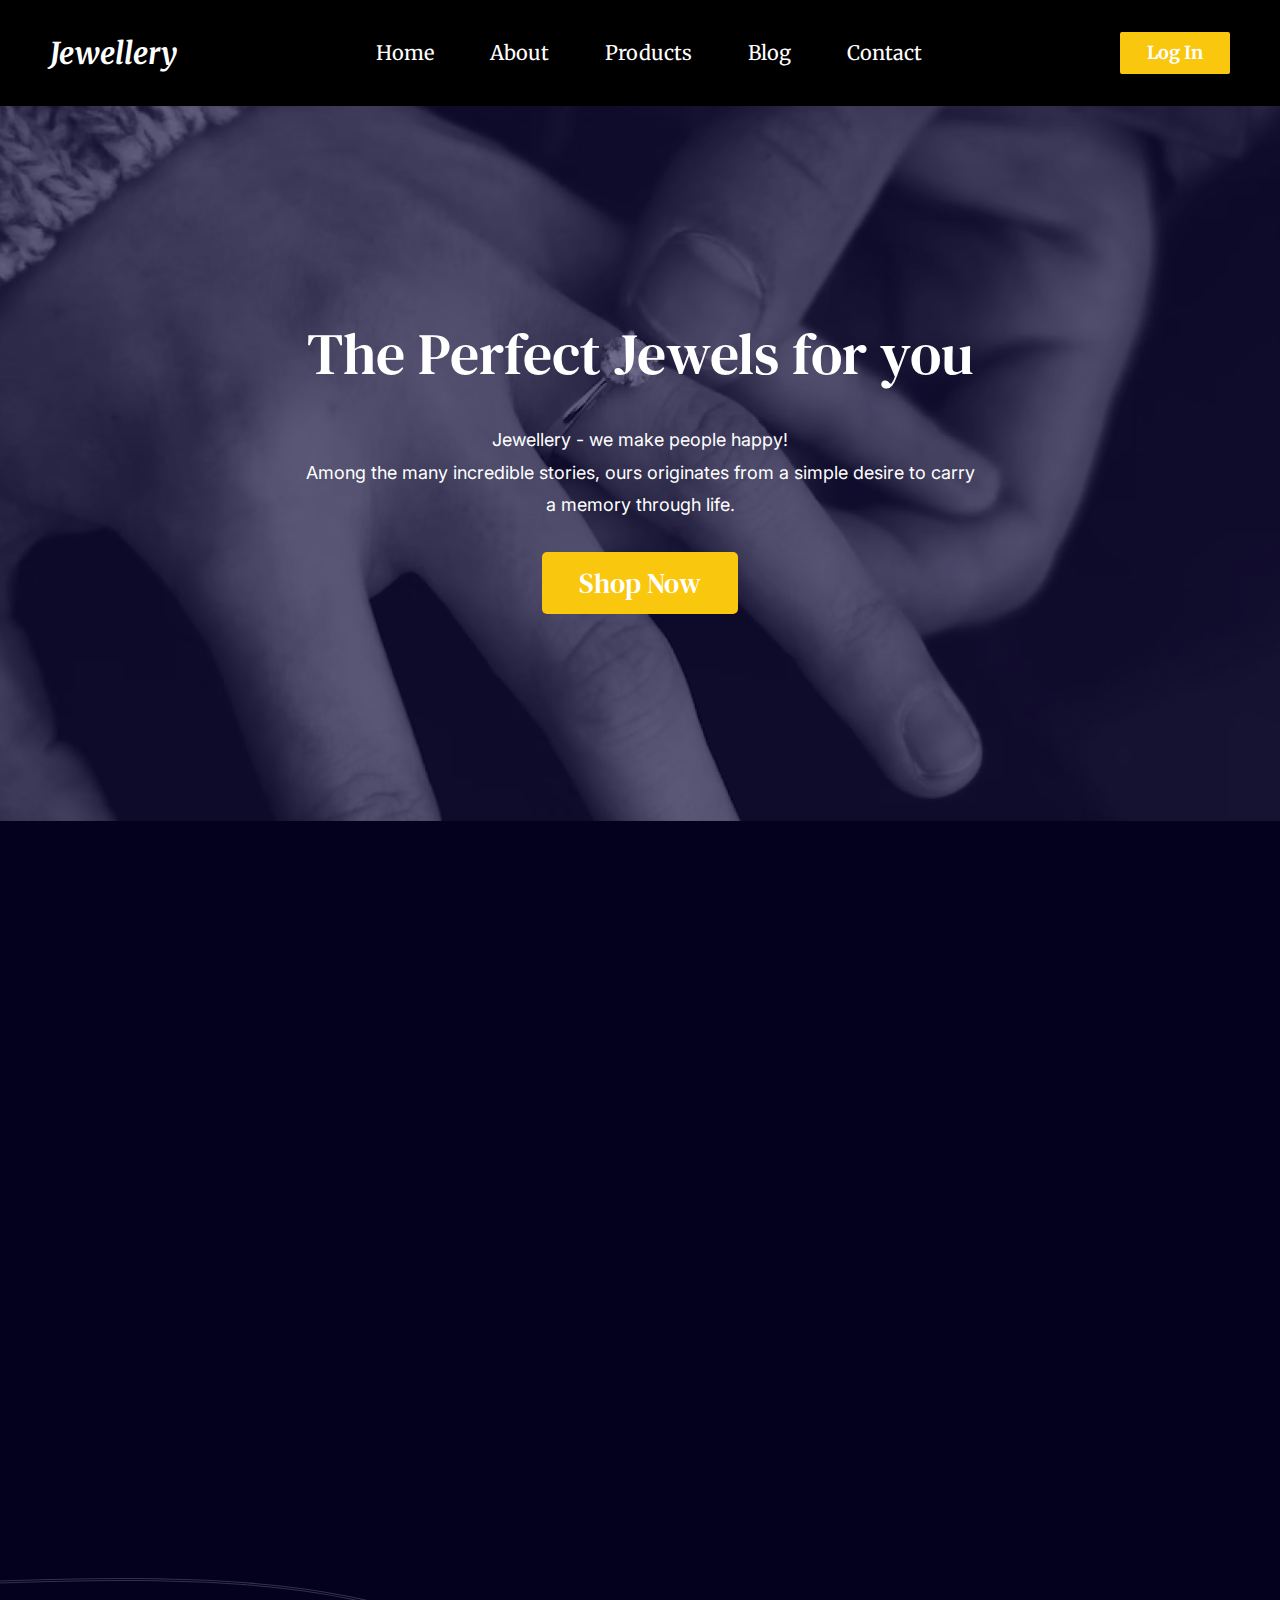
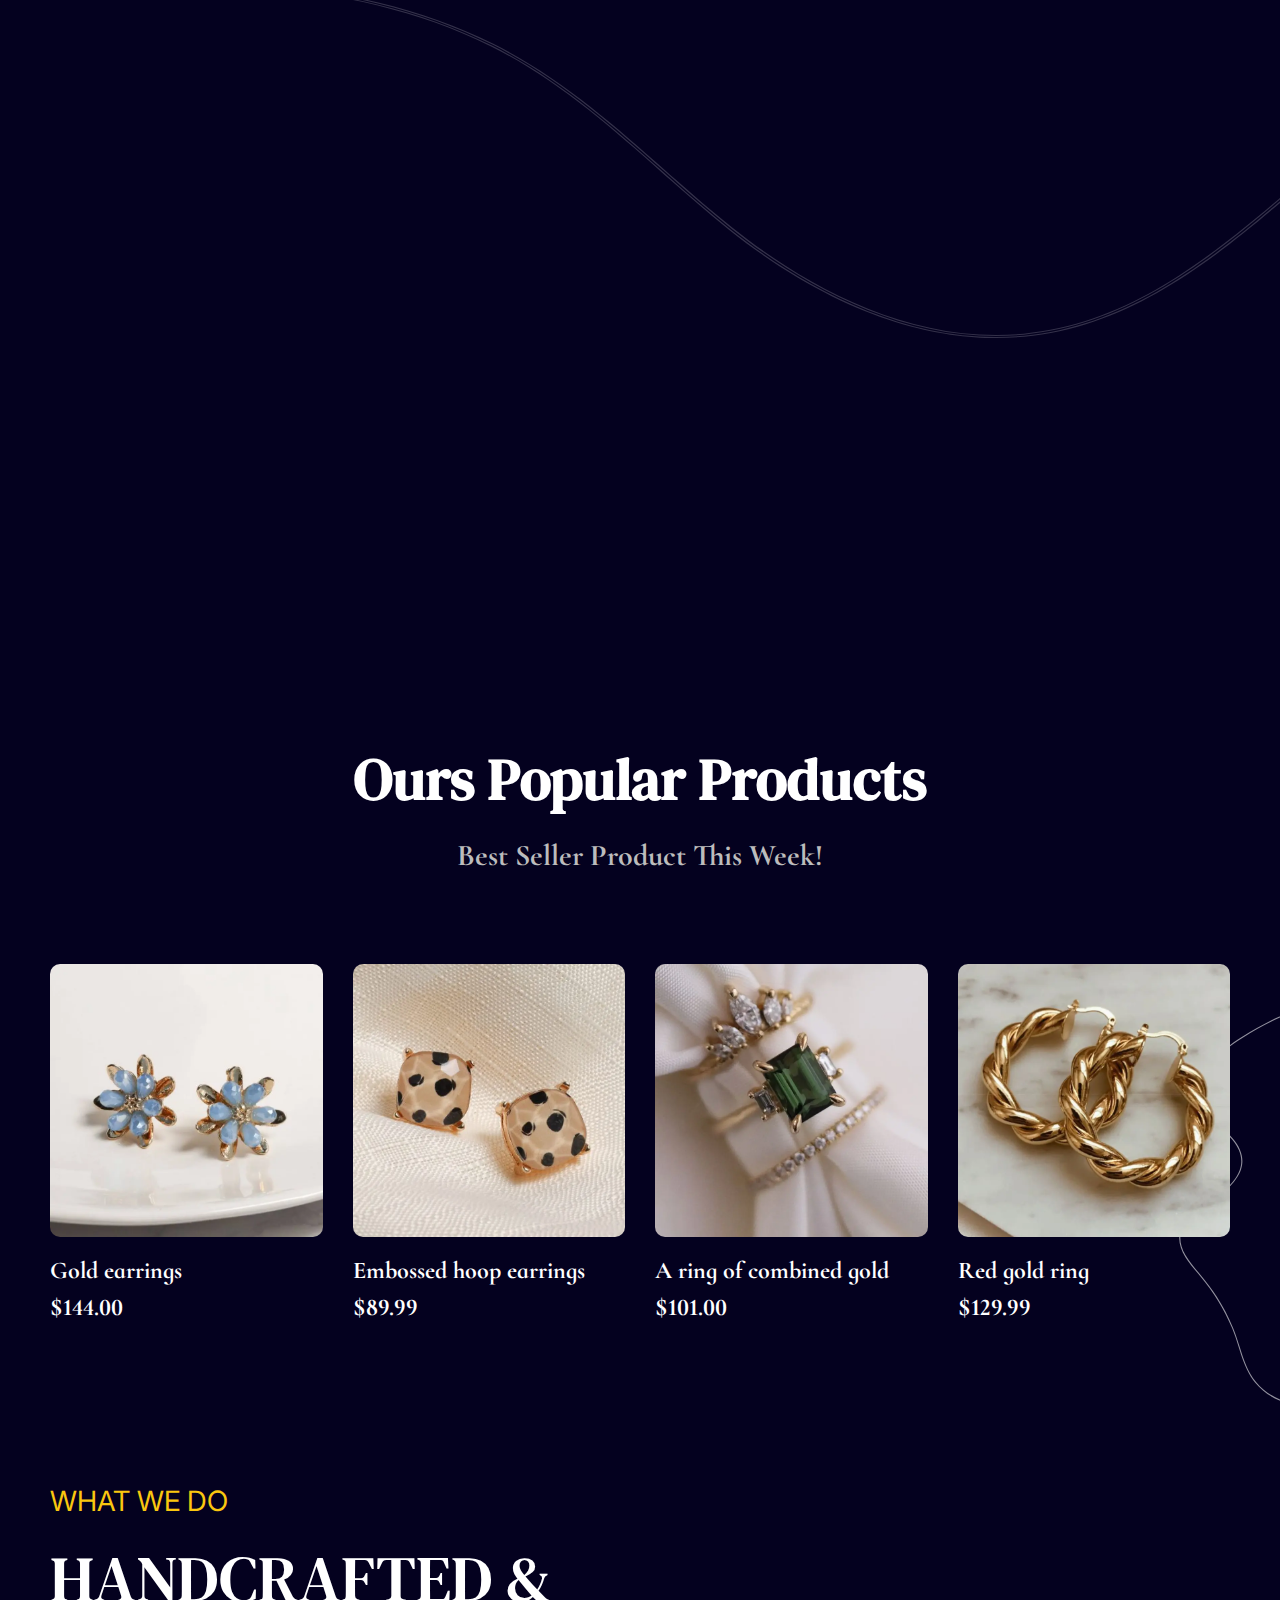
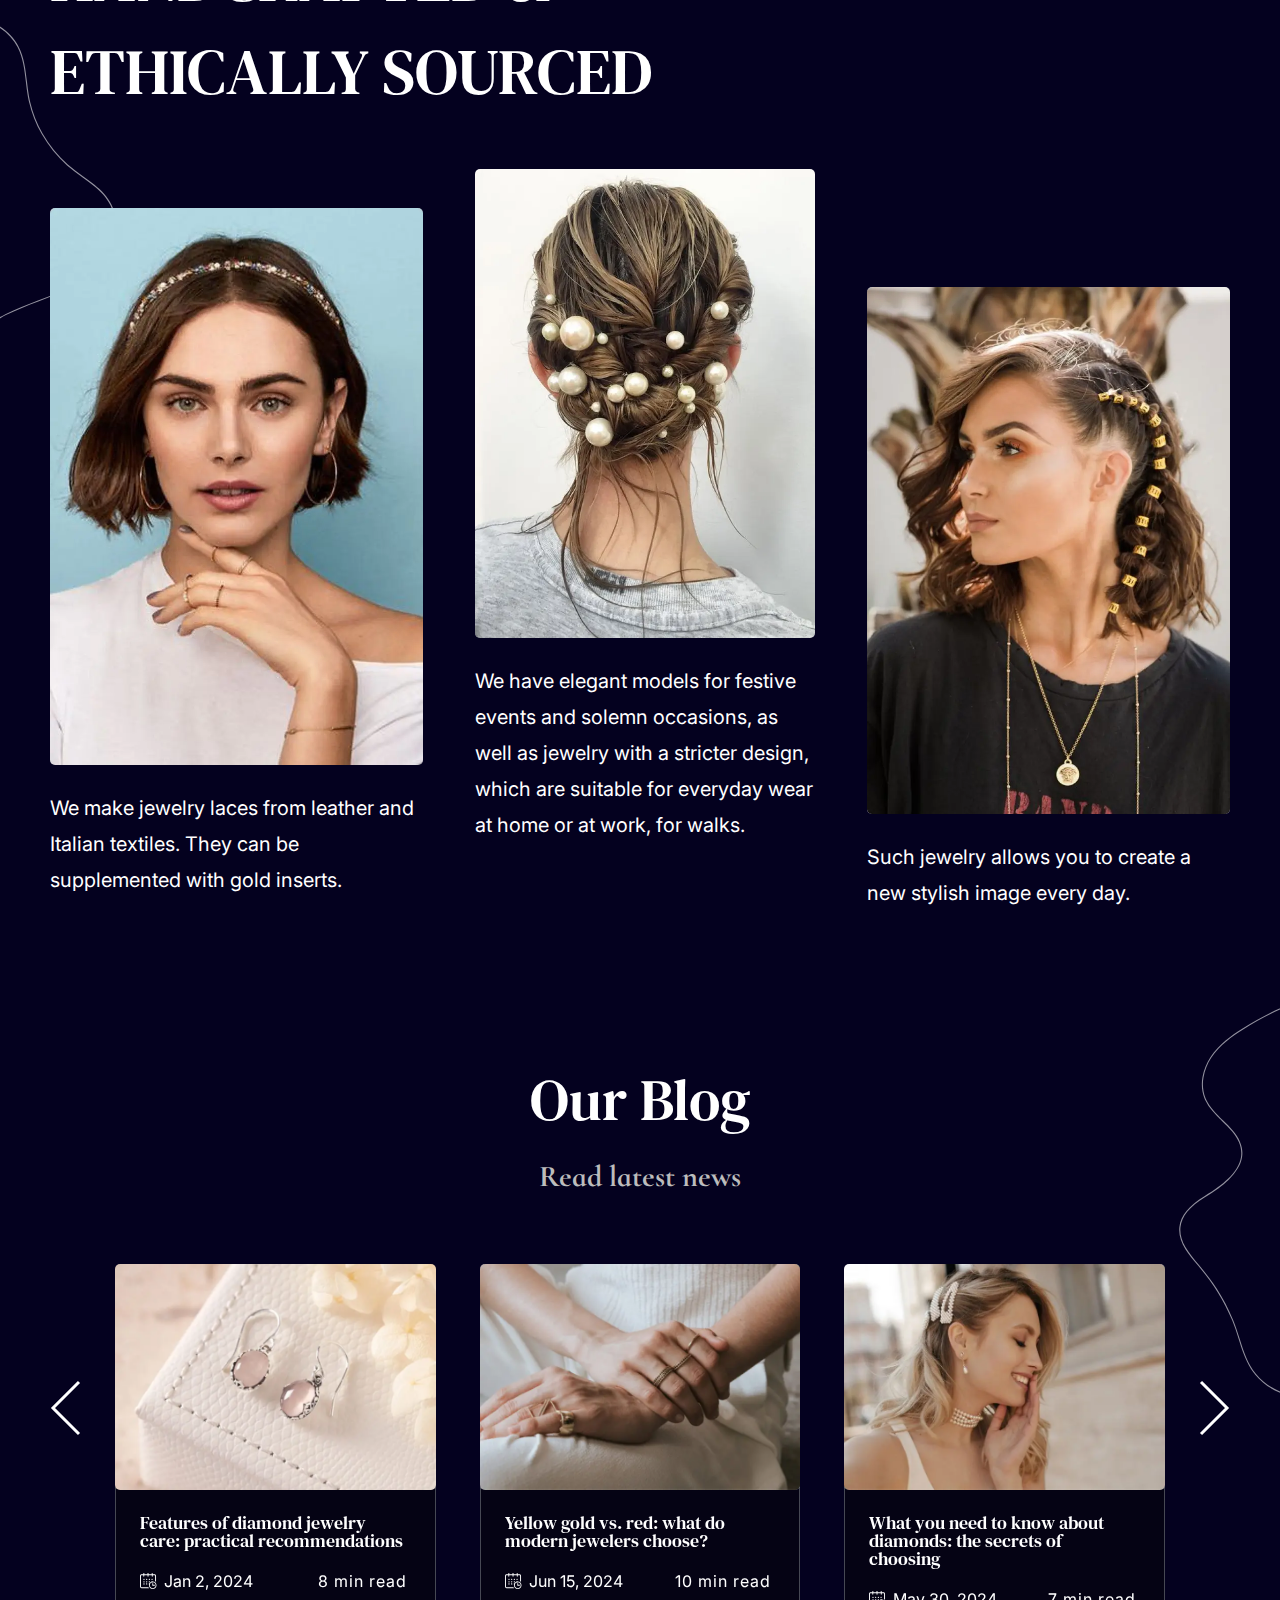
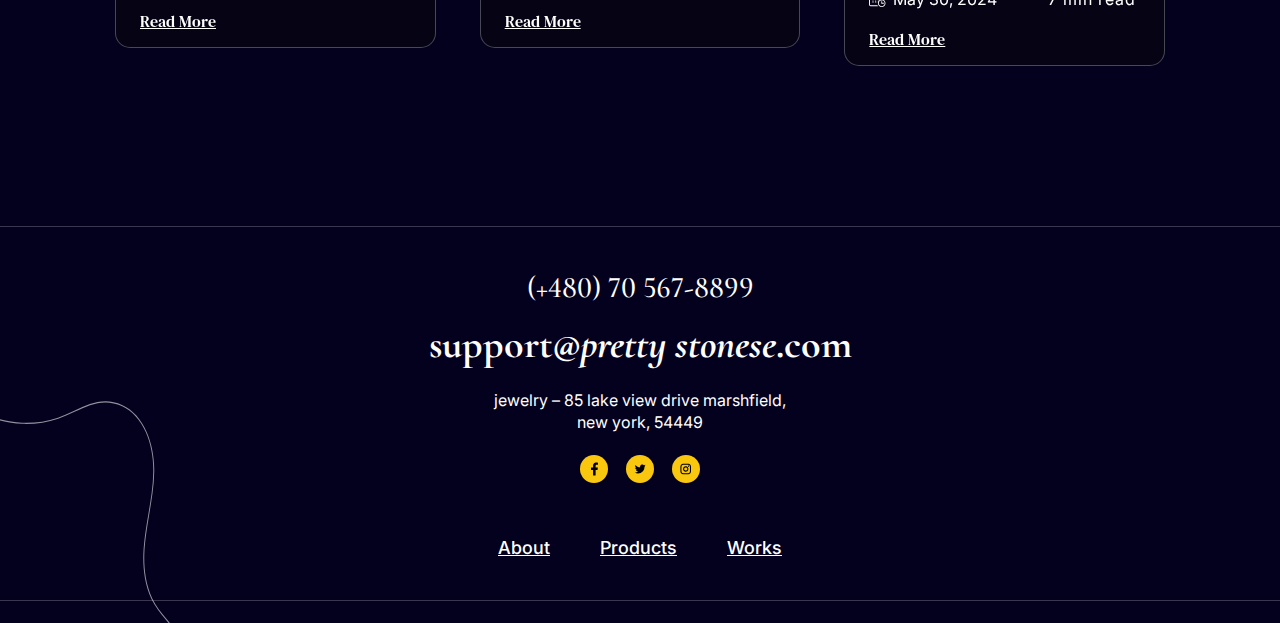
==== commit 554c0044: "added watcher.js" ====
--- a/index.html
+++ b/index.html
@@ -11,7 +11,7 @@
 
 <body>
   <div class="wrapper">
-    <header class="header">
+    <header data-watch class="header">
       <div class="header__container">
         <a data-goto=".hero" class="header__logo" href="index.html">Jewellery</a>
         <nav class="header__menu menu">
@@ -43,8 +43,8 @@
     <main class="page">
       <section class="page__hero hero">
         <div class="hero__container">
-          <h1 class="hero__title title">The Perfect Jewels for you</h1>
-          <div class="hero__text">
+          <h1 data-watch class="hero__title title">The Perfect Jewels for you</h1>
+          <div data-watch class="hero__text">
             <p>
               Jewellery - we make people happy!
             </p>
@@ -52,24 +52,24 @@
               Among the many incredible stories, ours originates from a simple desire to carry a memory through life.
             </p>
           </div>
-          <a data-goto=".products" class="hero__link" href="#">Shop Now</a>
+          <a data-watch data-goto=".products" class="hero__link" href="#">Shop Now</a>
         </div>
         <img class="hero__image" src="img/hero/hero-bg.webp" alt="Main image">
       </section>
       <div class="page__features features">
         <div class="features__container">
           <ul class="features__items">
-            <li class="features__item item-features">
+            <li data-watch class="features__item item-features">
               <img class="item-features__icon" src="img/icons/gift.svg" alt="Gift">
               <h3 class="item-features__title">Gift Package</h3>
               <p class="item-features__text">We'll choose the perfect gift box for your present.</p>
             </li>
-            <li class="features__item item-features">
+            <li data-watch class="features__item item-features">
               <img class="item-features__icon" src="img/icons/diamond.svg" alt="Diamond">
               <h3 class="item-features__title">Diamond Selection</h3>
               <p class="item-features__text">Individual engraving to perpetuate the deepest feelings.</p>
             </li>
-            <li class="features__item item-features">
+            <li data-watch class="features__item item-features">
               <img class="item-features__icon" src="img/icons/ring.svg" alt="Ring">
               <h3 class="item-features__title">Design Your Ring</h3>
               <p class="item-features__text">Beautiful rings for every taste.</p>
@@ -79,7 +79,7 @@
       </div>
       <section class="page__about about">
         <div class="about__container">
-          <div class="about__wrapper">
+          <div data-watch class="about__wrapper">
             <div class="about__top-block top-block">
               <h3 class="top-block__label">ABOUT US</h3>
               <h2 class="top-block__title">
@@ -88,7 +88,7 @@
             </div>
             <img class="about__image" src="img/about/01.webp" alt="Image">
           </div>
-          <div class="about__wrapper">
+          <div data-watch class="about__wrapper">
             <img class="about__image" src="img/about/02.webp" alt="Image">
             <div class="about__text">
               <p>
@@ -338,6 +338,7 @@
   </div>
 
   <script src="https://cdn.jsdelivr.net/npm/swiper@11/swiper-bundle.min.js"></script>
+  <script src="js/watcher.js"></script>
   <script src="js/script.js"></script>
 </body>
 
--- a/css/style.min.css
+++ b/css/style.min.css
@@ -1 +1 @@
-@import"https://fonts.googleapis.com/css?family=Merriweather:regular,700,700italic&display=swap";@import"https://fonts.googleapis.com/css?family=DM+Serif+Text:regular&display=swap";@import"https://fonts.googleapis.com/css?family=Inter:regular,500&display=swap";@import"https://fonts.googleapis.com/css?family=Cormorant+Infant:500,700&display=swap";*,*::before,*::after{-webkit-box-sizing:border-box;box-sizing:border-box;padding:0;margin:0;border:0}*::before,*::after{display:inline-block}a{display:inline-block;text-decoration:none;color:inherit}ul,ol,li{list-style:none}img{vertical-align:top}h1,h2,h3,h4,h5,h6{font-weight:inherit;font-size:inherit}html,body{line-height:1;height:100%}input,button,textarea{font-family:inherit;font-size:inherit;line-height:inherit}button{color:inherit;background-color:rgba(0,0,0,0)}button,select,option{cursor:pointer}input[type=text],input[type=email],input[type=tel],textarea{-webkit-appearance:none;-moz-appearance:none;appearance:none}.wrapper{min-height:100%;display:-webkit-box;display:-ms-flexbox;display:flex;-webkit-box-orient:vertical;-webkit-box-direction:normal;-ms-flex-direction:column;flex-direction:column;overflow:clip}.wrapper>main{-webkit-box-flex:1;-ms-flex:1 1 auto;flex:1 1 auto}[class*=__container]{max-width:75.625rem;margin:0 auto;padding-inline:0.9375rem}body{font-family:"Inter",sans-serif;font-size:1.125rem;color:#fff;background-color:#04011f}body.menu-open{overflow:hidden;-ms-touch-action:none;touch-action:none;-ms-scroll-chaining:none;overscroll-behavior:none}.header{font-family:"Merriweather",serif;background-color:#000;position:fixed;top:0;left:0;right:0;z-index:50;width:100%}@media(max-width: 47.99875em){.header::after{content:"";position:absolute;top:0;left:0;z-index:1;width:100%;height:4.375rem;background-color:#000}}.header__container{min-height:6.625rem;display:-webkit-box;display:-ms-flexbox;display:flex;-webkit-box-pack:justify;-ms-flex-pack:justify;justify-content:space-between;-webkit-column-gap:3.125rem;-moz-column-gap:3.125rem;column-gap:3.125rem;-webkit-box-align:center;-ms-flex-align:center;align-items:center}@media(max-width: 61.99875em){.header__container{-webkit-column-gap:1.875rem;-moz-column-gap:1.875rem;column-gap:1.875rem}}@media(max-width: 47.99875em){.header__container{min-height:4.375rem}}@media(max-width: 29.99875em){.header__container{-webkit-column-gap:0.9375rem;-moz-column-gap:0.9375rem;column-gap:0.9375rem}}.header__logo{position:relative;z-index:2;-ms-flex-negative:0;flex-shrink:0;font-weight:700;font-size:1.875rem;font-style:italic}@media(max-width: 29.99875em){.header__logo{font-size:1.5rem}}.header__login{position:relative;z-index:2;-ms-flex-negative:0;flex-shrink:0;padding:0.75rem 1.6875rem;background-color:#fac70f;border-radius:0.125rem;font-weight:700;-webkit-transition:all .3s;transition:all .3s}@media(any-hover: hover){.header__login:hover{background-color:#fff;color:#fac70f}}@media(max-width: 47.99875em){.header__login{margin-left:auto}}@media(max-width: 47.99875em){.menu{position:fixed;top:0;left:100%;padding:6.875rem 1.25rem 2.5rem 1.25rem;background-color:#000;height:100%;width:100%;overflow:auto;-webkit-transition:left .5s;transition:left .5s}.menu-open .menu{left:0}}.menu__list{display:-webkit-box;display:-ms-flexbox;display:flex;-ms-flex-wrap:wrap;flex-wrap:wrap;-webkit-column-gap:3.5rem;-moz-column-gap:3.5rem;column-gap:3.5rem;row-gap:0.625rem;-webkit-box-pack:center;-ms-flex-pack:center;justify-content:center}@media(max-width: 61.99875em){.menu__list{-webkit-column-gap:1.75rem;-moz-column-gap:1.75rem;column-gap:1.75rem}}@media(max-width: 47.99875em){.menu__list{-webkit-box-orient:vertical;-webkit-box-direction:normal;-ms-flex-direction:column;flex-direction:column;-webkit-box-align:center;-ms-flex-align:center;align-items:center;row-gap:2.5rem}}.menu__link{position:relative;font-size:1.25rem}.menu__link::after{content:"";position:absolute;top:100%;left:0;width:0%;height:0.125rem;background-color:#fac70f;-webkit-transition:width .3s;transition:width .3s}@media(any-hover: hover){.menu__link:hover::after{width:100%}}@media(max-width: 47.99875em){.menu__link{font-size:1.75rem}}.menu-icon{display:none}@media(max-width: 47.99875rem){.menu-icon{display:block;-webkit-box-flex:0;-ms-flex:0 0 1.875rem;flex:0 0 1.875rem;width:1.875rem;height:1.25rem;position:relative;z-index:2}}.menu-icon span,.menu-icon::before,.menu-icon::after{content:"";position:absolute;left:0;width:100%;height:0.125rem;background-color:#fff;-webkit-transition:all .5s;transition:all .5s}.menu-icon span{top:50%;margin-top:-0.0625rem}.menu-open .menu-icon span{-webkit-transform:scale(0);-ms-transform:scale(0);transform:scale(0)}.menu-icon::before{top:0}.menu-open .menu-icon::before{top:50%;-webkit-transform:rotate(45deg);-ms-transform:rotate(45deg);transform:rotate(45deg);margin-top:-0.0625rem}.menu-icon::after{bottom:0}.menu-open .menu-icon::after{bottom:50%;-webkit-transform:rotate(-45deg);-ms-transform:rotate(-45deg);transform:rotate(-45deg);margin-bottom:-0.0625rem}.footer{text-align:center;margin-top:5rem;background:url("../img/decor/footer-decor.svg") left bottom no-repeat}@media(max-width: 61.99875em){.footer{margin-top:3.75rem}}@media(max-width: 47.99875em){.footer{margin-top:2.5rem}}@media(max-width: 29.99875em){.footer{margin-top:1.875rem}}.footer__body{border-top:0.0625rem solid rgba(249,249,249,.22);border-bottom:0.0625rem solid rgba(249,249,249,.22);padding:2.5rem 0rem;margin-bottom:1.375rem}@media(max-width: 29.99875em){.footer__body{padding:1.875rem 0rem}}.footer__contact{font-style:normal;display:-webkit-box;display:-ms-flexbox;display:flex;-webkit-box-orient:vertical;-webkit-box-direction:normal;-ms-flex-direction:column;flex-direction:column;-webkit-box-align:center;-ms-flex-align:center;align-items:center;line-height:1.4;font-size:1rem}.footer__contact:not(:last-child){margin-bottom:1.3125rem}.footer__tel{font-family:"Cormorant Infant",serif;font-weight:500;font-size:1.875rem;-webkit-transition:color .3s;transition:color .3s}.footer__tel:not(:last-child){margin-bottom:0.4375rem}@media(any-hover: hover){.footer__tel:hover{color:#fac70f}}.footer__email{font-family:"Cormorant Infant",serif;font-weight:700;font-size:2.5rem;-webkit-transition:color .3s;transition:color .3s}.footer__email:not(:last-child){margin-bottom:1.0625rem}.footer__email span{font-style:italic}@media(any-hover: hover){.footer__email:hover{color:#fac70f}}@media(max-width: 29.99875em){.footer__email{font-size:2rem}}.footer__social:not(:last-child){margin-bottom:3.25rem}@media(max-width: 61.99875em){.footer__social:not(:last-child){margin-bottom:1.875rem}}.nav-footer{display:-webkit-box;display:-ms-flexbox;display:flex;-ms-flex-wrap:wrap;flex-wrap:wrap;-webkit-box-pack:center;-ms-flex-pack:center;justify-content:center;-webkit-column-gap:3.125rem;-moz-column-gap:3.125rem;column-gap:3.125rem;row-gap:0.9375rem}@media(max-width: 29.99875em){.nav-footer{-webkit-column-gap:1.875rem;-moz-column-gap:1.875rem;column-gap:1.875rem}}.nav-footer__link{font-weight:500;text-decoration:underline;line-height:140%;-webkit-transition:color .3s;transition:color .3s}@media(any-hover: hover){.nav-footer__link:hover{color:#fac70f}}.title{font-family:"DM Serif Text",serif;font-size:3.625rem}@media(max-width: 61.99875em){.title{font-size:3.125rem}}@media(max-width: 47.99875em){.title{font-size:2.8125rem}}@media(max-width: 29.99875em){.title{font-size:2.5rem}}.top-block__label{text-transform:uppercase;color:#fac70f;font-size:1.75rem;line-height:121.428571%}.top-block__label:not(:last-child){margin-bottom:0.8125rem}@media(max-width: 29.99875em){.top-block__label:not(:last-child){margin-bottom:0.625rem}}@media(max-width: 29.99875em){.top-block__label{font-size:1.375rem}}.top-block__title{font-family:"DM Serif Text",serif;font-size:4rem;line-height:146%}@media(max-width: 74.99875em){.top-block__title{font-size:3.625rem}}@media(max-width: 61.99875em){.top-block__title{font-size:3.125rem}}@media(max-width: 47.99875em){.top-block__title{font-size:2.8125rem;line-height:120%}}@media(max-width: 29.99875em){.top-block__title{font-size:2.1875rem}}.top-block__title span{position:relative}.top-block__title span::after{content:"";position:absolute;bottom:22%;left:0;z-index:-1;width:100%;height:0.4375rem;background-color:#fac70f}.social{display:-webkit-box;display:-ms-flexbox;display:flex;-ms-flex-wrap:wrap;flex-wrap:wrap;-webkit-box-pack:center;-ms-flex-pack:center;justify-content:center;gap:1.125rem}.social__link{padding:0.3125rem;width:1.75rem;height:1.75rem;border-radius:50%;background-color:#fac70f;display:-webkit-box;display:-ms-flexbox;display:flex;-webkit-box-align:center;-ms-flex-align:center;align-items:center;-webkit-box-pack:center;-ms-flex-pack:center;justify-content:center;-webkit-transition:background-color .3s;transition:background-color .3s}@media(any-hover: hover){.social__link:hover{background-color:#fff}}.social__link img{max-width:100%;max-height:100%;-o-object-fit:contain;object-fit:contain}.page__hero{padding-top:6.625rem}@media(max-width: 47.99875em){.page__hero{padding-top:4.375rem}}.page__hero:not(:last-child){margin-bottom:5rem}@media(max-width: 61.99875em){.page__hero:not(:last-child){margin-bottom:3.75rem}}@media(max-width: 47.99875em){.page__hero:not(:last-child){margin-bottom:2.5rem}}@media(max-width: 29.99875em){.page__hero:not(:last-child){margin-bottom:1.875rem}}.page__features{padding-block:5rem}@media(max-width: 61.99875em){.page__features{padding-block:3.75rem}}@media(max-width: 47.99875em){.page__features{padding-block:2.5rem}}@media(max-width: 29.99875em){.page__features{padding-block:1.875rem}}.page__about{padding-block:5rem}@media(max-width: 61.99875em){.page__about{padding-block:3.75rem}}@media(max-width: 47.99875em){.page__about{padding-block:2.5rem}}@media(max-width: 29.99875em){.page__about{padding-block:1.875rem}}.page__products{padding-block:5rem}@media(max-width: 61.99875em){.page__products{padding-block:3.75rem}}@media(max-width: 47.99875em){.page__products{padding-block:2.5rem}}@media(max-width: 29.99875em){.page__products{padding-block:1.875rem}}.page__works{padding-block:5rem}@media(max-width: 61.99875em){.page__works{padding-block:3.75rem}}@media(max-width: 47.99875em){.page__works{padding-block:2.5rem}}@media(max-width: 29.99875em){.page__works{padding-block:1.875rem}}.page__blog{padding-block:5rem}@media(max-width: 61.99875em){.page__blog{padding-block:3.75rem}}@media(max-width: 47.99875em){.page__blog{padding-block:2.5rem}}@media(max-width: 29.99875em){.page__blog{padding-block:1.875rem}}.hero{position:relative;background-color:rgba(10,4,56,.58)}.hero__container{min-height:44.6875rem;display:-webkit-box;display:-ms-flexbox;display:flex;-webkit-box-orient:vertical;-webkit-box-direction:normal;-ms-flex-direction:column;flex-direction:column;-webkit-box-align:center;-ms-flex-align:center;align-items:center;-webkit-box-pack:center;-ms-flex-pack:center;justify-content:center;gap:1.875rem}@media(max-width: 61.99875em){.hero__container{min-height:40.625rem}}@media(max-width: 47.99875em){.hero__container{min-height:34.375rem}}.hero__title{line-height:140%;text-align:center}@media(max-width: 47.99875em){.hero__title{line-height:120%}}.hero__text{max-width:41.875rem;text-align:center;line-height:180%}.hero__link{padding:1.0625rem 2.3125rem;background-color:#fac70f;font-family:"DM Serif Text",serif;font-size:1.75rem;border-radius:0.3125rem;-webkit-transition:background-color .3s;transition:background-color .3s}@media(any-hover: hover){.hero__link:hover{background-color:#04011f}}.hero__image{position:absolute;top:0;left:0;z-index:-1;width:100%;height:100%;-o-object-fit:cover;object-fit:cover}.features__items{display:-webkit-box;display:-ms-flexbox;display:flex;-ms-flex-wrap:wrap;flex-wrap:wrap;-webkit-box-pack:center;-ms-flex-pack:center;justify-content:center;-webkit-column-gap:8.75rem;-moz-column-gap:8.75rem;column-gap:8.75rem;row-gap:2.5rem}.features__item{-webkit-box-flex:0;-ms-flex:0 0 18rem;flex:0 0 18rem}.item-features{text-align:center}.item-features__icon{width:3.5625rem;height:3.5625rem;-o-object-fit:contain;object-fit:contain}.item-features__icon:not(:last-child){margin-bottom:1.3125rem}@media(max-width: 29.99875em){.item-features__icon:not(:last-child){margin-bottom:0.9375rem}}.item-features__title{font-family:"DM Serif Text",serif;font-size:1.875rem;line-height:136.666667%}.item-features__title:not(:last-child){margin-bottom:0.5rem}.item-features__text{color:#bcbcbc;line-height:160%}.about{background:url("../img/decor/about-bg.svg") center/contain no-repeat}.about__container{display:-webkit-box;display:-ms-flexbox;display:flex;-webkit-column-gap:3.5rem;-moz-column-gap:3.5rem;column-gap:3.5rem}@media(max-width: 61.99875em){.about__container{-webkit-column-gap:2.5rem;-moz-column-gap:2.5rem;column-gap:2.5rem}}@media(max-width: 47.99875em){.about__container{-webkit-column-gap:1.25rem;-moz-column-gap:1.25rem;column-gap:1.25rem}}@media(max-width: 29.99875em){.about__container{-webkit-box-orient:vertical;-webkit-box-direction:normal;-ms-flex-direction:column;flex-direction:column;gap:1.875rem}}.about__wrapper:first-child{-webkit-box-flex:0;-ms-flex:0 1 33.75rem;flex:0 1 33.75rem;display:-webkit-box;display:-ms-flexbox;display:flex;-webkit-box-orient:vertical;-webkit-box-direction:normal;-ms-flex-direction:column;flex-direction:column;-webkit-box-align:end;-ms-flex-align:end;align-items:flex-end;gap:5.875rem;padding-top:1.9375rem}@media(max-width: 61.99875em){.about__wrapper:first-child{gap:3.125rem;-webkit-box-align:start;-ms-flex-align:start;align-items:flex-start}}@media(max-width: 29.99875em){.about__wrapper:first-child{gap:2.1875rem}}.about__image{border-radius:0.3125rem;-o-object-fit:cover;object-fit:cover;-o-object-position:top;object-position:top;aspect-ratio:414/608;max-width:25.875rem;width:100%}.about__top-block+.about__image{max-width:24.8125rem;width:100%;aspect-ratio:397/506}@media(max-width: 29.99875em){.about__top-block+.about__image{max-width:100%}}.about__image:not(:last-child){margin-bottom:2.4375rem}@media(max-width: 29.99875em){.about__image:not(:last-child){margin-bottom:1.25rem}}@media(max-width: 29.99875em){.about__image{max-width:100%}}.about__text{line-height:180%;max-width:28.8125rem;font-size:1.25rem}.products{background:url("../img/decor/section-decor.svg") bottom right no-repeat}.products__container{text-align:center;font-family:"Cormorant Infant",serif;font-weight:700;line-height:1.4}.products__title{line-height:1}.products__title:not(:last-child){margin-bottom:1.6875rem}@media(max-width: 47.99875em){.products__title:not(:last-child){margin-bottom:0.625rem}}.products__sub-title,.blog__sub-title{font-size:1.875rem;color:#bcbcbc}@media(max-width: 29.99875em){.products__sub-title,.blog__sub-title{font-size:1.625rem}}.products__sub-title:not(:last-child),.blog__sub-title:not(:last-child){margin-bottom:5.4375rem}@media(max-width: 74.99875em){.products__sub-title:not(:last-child),.blog__sub-title:not(:last-child){margin-bottom:3.125rem}}@media(max-width: 47.99875em){.products__sub-title:not(:last-child),.blog__sub-title:not(:last-child){margin-bottom:2.1875rem}}@media(max-width: 29.99875em){.products__sub-title:not(:last-child),.blog__sub-title:not(:last-child){margin-bottom:1.5625rem}}.products__items{display:grid;grid-template-columns:repeat(auto-fill, minmax(16.875rem, 1fr));gap:1.875rem}.products__item{text-align:left}.item-products{font-size:1.5rem}.item-products__image{border-radius:0.625rem;overflow:hidden}.item-products__image:not(:last-child){margin-bottom:1.0625rem}.item-products__image img{aspect-ratio:1/1;width:100%;height:100%;-o-object-fit:cover;object-fit:cover;-webkit-transition:-webkit-transform .3s;transition:-webkit-transform .3s;transition:transform .3s;transition:transform .3s, -webkit-transform .3s}@media(any-hover: hover){.item-products__link:hover .item-products__image img{-webkit-transform:scale(1.1);-ms-transform:scale(1.1);transform:scale(1.1)}}.item-products__title{text-decoration:underline;text-decoration-color:rgba(0,0,0,0);-webkit-transition:all .3s;transition:all .3s}.item-products__title:not(:last-child){margin-bottom:0.25rem}@media(any-hover: hover){.item-products__link:hover .item-products__title{color:#fac70f;text-decoration-color:inherit}}@media(max-width: 37.5em){.item-products__title{font-size:1.875rem;line-height:120%}}.works{background:url("../img/decor/section-decor-left.svg") top 210px left no-repeat}.works__top-block:not(:last-child){margin-bottom:3.125rem}@media(max-width: 47.99875em){.works__top-block:not(:last-child){margin-bottom:2.1875rem}}.works__items{display:-webkit-box;display:-ms-flexbox;display:flex;-webkit-box-align:start;-ms-flex-align:start;align-items:flex-start;-webkit-box-pack:center;-ms-flex-pack:center;justify-content:center;-webkit-column-gap:3.25rem;-moz-column-gap:3.25rem;column-gap:3.25rem}@media(max-width: 74.99875em){.works__items{gap:1.875rem}}@media(max-width: 61.99875em){.works__items{-webkit-column-gap:0.9375rem;-moz-column-gap:0.9375rem;column-gap:0.9375rem}}@media(max-width: 47.99875em){.works__items{-ms-flex-wrap:wrap;flex-wrap:wrap}}.works__item{-webkit-box-flex:1;-ms-flex:1 1 23.125rem;flex:1 1 23.125rem}.works__item:first-child{margin-top:2.4375rem}@media(max-width: 47.99875em){.works__item:first-child{margin-top:0}}.works__item:nth-child(2){-webkit-box-flex:1;-ms-flex:1 1 21rem;flex:1 1 21rem}.works__item:nth-child(3){-webkit-box-flex:1;-ms-flex:1 1 22.5rem;flex:1 1 22.5rem;margin-top:7.375rem}@media(max-width: 61.99875em){.works__item:nth-child(3){margin-top:2.4375rem}}@media(max-width: 47.99875em){.works__item:nth-child(3){margin-top:0}}.works__image{width:100%;min-height:29.0625rem;-o-object-fit:cover;object-fit:cover;border-radius:0.3125rem}.works__image:not(:last-child){margin-bottom:1.5625rem}@media(max-width: 29.99875em){.works__image:not(:last-child){margin-bottom:0.9375rem}}@media(max-width: 47.99875em){.works__image{height:29.0625rem}}.works__text{font-size:1.25rem;line-height:180%}.blog{background:url("../img/decor/section-decor.svg") top right no-repeat}@media(max-width: 84.375em){.blog__title{text-align:center}}.blog__title:not(:last-child){margin-bottom:1.6875rem}@media(max-width: 47.99875em){.blog__title:not(:last-child){margin-bottom:0.625rem}}.blog__sub-title{font-family:"Cormorant Infant",serif;font-weight:700;line-height:140%}@media(max-width: 84.375em){.blog__sub-title{text-align:center}}.blog__sub-title:not(:last-child){margin-bottom:4.125rem}@media(max-width: 74.99875em){.blog__sub-title:not(:last-child){margin-bottom:3.125rem}}@media(max-width: 47.99875em){.blog__sub-title:not(:last-child){margin-bottom:2.1875rem}}@media(max-width: 29.99875em){.blog__sub-title:not(:last-child){margin-bottom:1.5625rem}}.blog__body{position:relative}@media(max-width: 84.375em){.blog__body{padding-inline:4.0625rem}}@media(max-width: 29.99875em){.blog__body{padding-inline:0;margin-right:-0.9375rem}}.blog__button{position:absolute;top:7.25rem;-webkit-transition:-webkit-transform .3s;transition:-webkit-transform .3s;transition:transform .3s;transition:transform .3s, -webkit-transform .3s}@media(max-width: 29.99875em){.blog__button{display:none}}.blog__button--prev{left:-4.5rem}@media(max-width: 84.375em){.blog__button--prev{left:0}}.blog__button--next{right:-4.5rem}@media(max-width: 84.375em){.blog__button--next{right:0}}@media(any-hover: hover){.blog__button:hover{-webkit-transform:scale(1.1);-ms-transform:scale(1.1);transform:scale(1.1)}}.item-blog__image{width:100%;aspect-ratio:364/256;-o-object-fit:cover;object-fit:cover;border-radius:0.3125rem}.item-blog__content{padding:1.6875rem 1.75rem 1.125rem 1.5rem;background-color:#050314;border:0.0625rem solid rgba(232,239,237,.29);border-top:none;border-radius:0rem 0rem 0.9375rem 0.9375rem;margin-top:-0.1875rem;display:grid;gap:1.4375rem}@media(max-width: 74.99875em){.item-blog__content{padding:1.5625rem 0.9375rem}}.item-blog__title{font-family:"DM Serif Text",serif}.item-blog__link-title{text-decoration:underline;text-decoration-color:rgba(0,0,0,0);-webkit-transition:text-decoration-color .3s;transition:text-decoration-color .3s}@media(any-hover: hover){.item-blog__link-title:hover{text-decoration-color:#fac70f}}.item-blog__info{display:-webkit-box;display:-ms-flexbox;display:flex;-webkit-box-align:center;-ms-flex-align:center;align-items:center;-webkit-box-pack:justify;-ms-flex-pack:justify;justify-content:space-between;gap:0.9375rem;font-size:1rem}@media(max-width: 74.99875em){.item-blog__info{-webkit-box-orient:vertical;-webkit-box-direction:normal;-ms-flex-direction:column;flex-direction:column;-webkit-box-align:start;-ms-flex-align:start;align-items:flex-start}}@media(max-width: 61.99875em){.item-blog__info{-webkit-box-orient:horizontal;-webkit-box-direction:normal;-ms-flex-direction:row;flex-direction:row}}.item-blog__date{display:-webkit-box;display:-ms-flexbox;display:flex;-webkit-box-align:center;-ms-flex-align:center;align-items:center;gap:0.4375rem}.item-blog__date::before{content:"";width:1.0625rem;height:1.0625rem;background:url("../img/icons/date.svg") 0 0/contain no-repeat}.item-blog__read{letter-spacing:0.0625rem}.item-blog__link{font-family:"DM Serif Text",serif;font-size:1rem;text-decoration:underline;-webkit-transition:color .3s;transition:color .3s}@media(any-hover: hover){.item-blog__link:hover{color:#fac70f}}+@import"https://fonts.googleapis.com/css?family=Merriweather:regular,700,700italic&display=swap";@import"https://fonts.googleapis.com/css?family=DM+Serif+Text:regular&display=swap";@import"https://fonts.googleapis.com/css?family=Inter:regular,500&display=swap";@import"https://fonts.googleapis.com/css?family=Cormorant+Infant:500,700&display=swap";*,*::before,*::after{-webkit-box-sizing:border-box;box-sizing:border-box;padding:0;margin:0;border:0}*::before,*::after{display:inline-block}a{display:inline-block;text-decoration:none;color:inherit}ul,ol,li{list-style:none}img{vertical-align:top}h1,h2,h3,h4,h5,h6{font-weight:inherit;font-size:inherit}html,body{line-height:1;height:100%}input,button,textarea{font-family:inherit;font-size:inherit;line-height:inherit}button{color:inherit;background-color:rgba(0,0,0,0)}button,select,option{cursor:pointer}input[type=text],input[type=email],input[type=tel],textarea{-webkit-appearance:none;-moz-appearance:none;appearance:none}.wrapper{min-height:100%;display:-webkit-box;display:-ms-flexbox;display:flex;-webkit-box-orient:vertical;-webkit-box-direction:normal;-ms-flex-direction:column;flex-direction:column;overflow:clip}.wrapper>main{-webkit-box-flex:1;-ms-flex:1 1 auto;flex:1 1 auto}[class*=__container]{max-width:75.625rem;margin:0 auto;padding-inline:0.9375rem}body{font-family:"Inter",sans-serif;font-size:1.125rem;color:#fff;background-color:#04011f}body.menu-open{overflow:hidden;-ms-touch-action:none;touch-action:none;-ms-scroll-chaining:none;overscroll-behavior:none}[data-watch]{-webkit-transform:translate(0px, 2.5rem);-ms-transform:translate(0px, 2.5rem);transform:translate(0px, 2.5rem);opacity:0;-webkit-transition:all .8s;transition:all .8s}[data-watch].active{-webkit-transform:translate(0px, 0px);-ms-transform:translate(0px, 0px);transform:translate(0px, 0px);opacity:1}[data-watch].header{-webkit-transform:translate(0px, 0px);-ms-transform:translate(0px, 0px);transform:translate(0px, 0px)}[data-watch].hero__link{-webkit-transition:opacity .8s,background-color .3s,-webkit-transform .8s;transition:opacity .8s,background-color .3s,-webkit-transform .8s;transition:transform .8s,opacity .8s,background-color .3s;transition:transform .8s,opacity .8s,background-color .3s,-webkit-transform .8s}[data-watch].hero__text,[data-watch].features__item:nth-child(2){-webkit-transition-delay:.3s;transition-delay:.3s}[data-watch].hero__link,[data-watch].features__item:nth-child(3){-webkit-transition-delay:.5s;transition-delay:.5s}[data-watch].about__wrapper:nth-child(1){-webkit-transform:translate(-2.5rem, 0px);-ms-transform:translate(-2.5rem, 0px);transform:translate(-2.5rem, 0px)}[data-watch].about__wrapper:nth-child(1).active{-webkit-transform:translate(0px, 0px);-ms-transform:translate(0px, 0px);transform:translate(0px, 0px)}[data-watch].about__wrapper:nth-child(2){-webkit-transform:translate(2.5rem, 0px);-ms-transform:translate(2.5rem, 0px);transform:translate(2.5rem, 0px)}[data-watch].about__wrapper:nth-child(2).active{-webkit-transform:translate(0px, 0px);-ms-transform:translate(0px, 0px);transform:translate(0px, 0px)}.header{font-family:"Merriweather",serif;background-color:#000;position:fixed;top:0;left:0;right:0;z-index:50;width:100%}@media(max-width: 47.99875em){.header::after{content:"";position:absolute;top:0;left:0;z-index:1;width:100%;height:4.375rem;background-color:#000}}.header__container{min-height:6.625rem;display:-webkit-box;display:-ms-flexbox;display:flex;-webkit-box-pack:justify;-ms-flex-pack:justify;justify-content:space-between;-webkit-column-gap:3.125rem;-moz-column-gap:3.125rem;column-gap:3.125rem;-webkit-box-align:center;-ms-flex-align:center;align-items:center}@media(max-width: 61.99875em){.header__container{-webkit-column-gap:1.875rem;-moz-column-gap:1.875rem;column-gap:1.875rem}}@media(max-width: 47.99875em){.header__container{min-height:4.375rem}}@media(max-width: 29.99875em){.header__container{-webkit-column-gap:0.9375rem;-moz-column-gap:0.9375rem;column-gap:0.9375rem}}.header__logo{position:relative;z-index:2;-ms-flex-negative:0;flex-shrink:0;font-weight:700;font-size:1.875rem;font-style:italic}@media(max-width: 29.99875em){.header__logo{font-size:1.5rem}}.header__login{position:relative;z-index:2;-ms-flex-negative:0;flex-shrink:0;padding:0.75rem 1.6875rem;background-color:#fac70f;border-radius:0.125rem;font-weight:700;-webkit-transition:all .3s;transition:all .3s}@media(any-hover: hover){.header__login:hover{background-color:#fff;color:#fac70f}}@media(max-width: 47.99875em){.header__login{margin-left:auto}}@media(max-width: 47.99875em){.menu{position:fixed;top:0;left:100%;padding:6.875rem 1.25rem 2.5rem 1.25rem;background-color:#000;width:100%;height:100vh;overflow:auto;-webkit-transition:left .5s;transition:left .5s}.menu-open .menu{left:0}}.menu__list{display:-webkit-box;display:-ms-flexbox;display:flex;-ms-flex-wrap:wrap;flex-wrap:wrap;-webkit-column-gap:3.5rem;-moz-column-gap:3.5rem;column-gap:3.5rem;row-gap:0.625rem;-webkit-box-pack:center;-ms-flex-pack:center;justify-content:center}@media(max-width: 61.99875em){.menu__list{-webkit-column-gap:1.75rem;-moz-column-gap:1.75rem;column-gap:1.75rem}}@media(max-width: 47.99875em){.menu__list{-webkit-box-orient:vertical;-webkit-box-direction:normal;-ms-flex-direction:column;flex-direction:column;-webkit-box-align:center;-ms-flex-align:center;align-items:center;row-gap:2.5rem}}.menu__link{position:relative;font-size:1.25rem}.menu__link::after{content:"";position:absolute;top:100%;left:0;width:0%;height:0.125rem;background-color:#fac70f;-webkit-transition:width .3s;transition:width .3s}@media(any-hover: hover){.menu__link:hover::after{width:100%}}@media(max-width: 47.99875em){.menu__link{font-size:1.75rem}}.menu-icon{display:none}@media(max-width: 47.99875rem){.menu-icon{display:block;-webkit-box-flex:0;-ms-flex:0 0 1.875rem;flex:0 0 1.875rem;width:1.875rem;height:1.25rem;position:relative;z-index:2}}.menu-icon span,.menu-icon::before,.menu-icon::after{content:"";position:absolute;left:0;width:100%;height:0.125rem;background-color:#fff;-webkit-transition:all .5s;transition:all .5s}.menu-icon span{top:50%;margin-top:-0.0625rem}.menu-open .menu-icon span{-webkit-transform:scale(0);-ms-transform:scale(0);transform:scale(0)}.menu-icon::before{top:0}.menu-open .menu-icon::before{top:50%;-webkit-transform:rotate(45deg);-ms-transform:rotate(45deg);transform:rotate(45deg);margin-top:-0.0625rem}.menu-icon::after{bottom:0}.menu-open .menu-icon::after{bottom:50%;-webkit-transform:rotate(-45deg);-ms-transform:rotate(-45deg);transform:rotate(-45deg);margin-bottom:-0.0625rem}.footer{text-align:center;margin-top:5rem;background:url("../img/decor/footer-decor.svg") left bottom no-repeat}@media(max-width: 61.99875em){.footer{margin-top:3.75rem}}@media(max-width: 47.99875em){.footer{margin-top:2.5rem}}@media(max-width: 29.99875em){.footer{margin-top:1.875rem}}.footer__body{border-top:0.0625rem solid rgba(249,249,249,.22);border-bottom:0.0625rem solid rgba(249,249,249,.22);padding:2.5rem 0rem;margin-bottom:1.375rem}@media(max-width: 29.99875em){.footer__body{padding:1.875rem 0rem}}.footer__contact{font-style:normal;display:-webkit-box;display:-ms-flexbox;display:flex;-webkit-box-orient:vertical;-webkit-box-direction:normal;-ms-flex-direction:column;flex-direction:column;-webkit-box-align:center;-ms-flex-align:center;align-items:center;line-height:1.4;font-size:1rem}.footer__contact:not(:last-child){margin-bottom:1.3125rem}.footer__tel{font-family:"Cormorant Infant",serif;font-weight:500;font-size:1.875rem;-webkit-transition:color .3s;transition:color .3s}.footer__tel:not(:last-child){margin-bottom:0.4375rem}@media(any-hover: hover){.footer__tel:hover{color:#fac70f}}.footer__email{font-family:"Cormorant Infant",serif;font-weight:700;font-size:2.5rem;-webkit-transition:color .3s;transition:color .3s}.footer__email:not(:last-child){margin-bottom:1.0625rem}.footer__email span{font-style:italic}@media(any-hover: hover){.footer__email:hover{color:#fac70f}}@media(max-width: 29.99875em){.footer__email{font-size:2rem}}.footer__social:not(:last-child){margin-bottom:3.25rem}@media(max-width: 61.99875em){.footer__social:not(:last-child){margin-bottom:1.875rem}}.nav-footer{display:-webkit-box;display:-ms-flexbox;display:flex;-ms-flex-wrap:wrap;flex-wrap:wrap;-webkit-box-pack:center;-ms-flex-pack:center;justify-content:center;-webkit-column-gap:3.125rem;-moz-column-gap:3.125rem;column-gap:3.125rem;row-gap:0.9375rem}@media(max-width: 29.99875em){.nav-footer{-webkit-column-gap:1.875rem;-moz-column-gap:1.875rem;column-gap:1.875rem}}.nav-footer__link{font-weight:500;text-decoration:underline;line-height:140%;-webkit-transition:color .3s;transition:color .3s}@media(any-hover: hover){.nav-footer__link:hover{color:#fac70f}}.title{font-family:"DM Serif Text",serif;font-size:3.625rem}@media(max-width: 61.99875em){.title{font-size:3.125rem}}@media(max-width: 47.99875em){.title{font-size:2.8125rem}}@media(max-width: 29.99875em){.title{font-size:2.5rem}}.top-block__label{text-transform:uppercase;color:#fac70f;font-size:1.75rem;line-height:121.428571%}.top-block__label:not(:last-child){margin-bottom:0.8125rem}@media(max-width: 29.99875em){.top-block__label:not(:last-child){margin-bottom:0.625rem}}@media(max-width: 29.99875em){.top-block__label{font-size:1.375rem}}.top-block__title{font-family:"DM Serif Text",serif;font-size:4rem;line-height:146%}@media(max-width: 74.99875em){.top-block__title{font-size:3.625rem}}@media(max-width: 61.99875em){.top-block__title{font-size:3.125rem}}@media(max-width: 47.99875em){.top-block__title{font-size:2.8125rem;line-height:120%}}@media(max-width: 29.99875em){.top-block__title{font-size:2.1875rem}}.top-block__title span{position:relative}.top-block__title span::after{content:"";position:absolute;bottom:22%;left:0;z-index:-1;width:100%;height:0.4375rem;background-color:#fac70f}.social{display:-webkit-box;display:-ms-flexbox;display:flex;-ms-flex-wrap:wrap;flex-wrap:wrap;-webkit-box-pack:center;-ms-flex-pack:center;justify-content:center;gap:1.125rem}.social__link{padding:0.3125rem;width:1.75rem;height:1.75rem;border-radius:50%;background-color:#fac70f;display:-webkit-box;display:-ms-flexbox;display:flex;-webkit-box-align:center;-ms-flex-align:center;align-items:center;-webkit-box-pack:center;-ms-flex-pack:center;justify-content:center;-webkit-transition:background-color .3s;transition:background-color .3s}@media(any-hover: hover){.social__link:hover{background-color:#fff}}.social__link img{max-width:100%;max-height:100%;-o-object-fit:contain;object-fit:contain}.page__hero{padding-top:6.625rem}@media(max-width: 47.99875em){.page__hero{padding-top:4.375rem}}.page__hero:not(:last-child){margin-bottom:5rem}@media(max-width: 61.99875em){.page__hero:not(:last-child){margin-bottom:3.75rem}}@media(max-width: 47.99875em){.page__hero:not(:last-child){margin-bottom:2.5rem}}@media(max-width: 29.99875em){.page__hero:not(:last-child){margin-bottom:1.875rem}}.page__features{padding-block:5rem}@media(max-width: 61.99875em){.page__features{padding-block:3.75rem}}@media(max-width: 47.99875em){.page__features{padding-block:2.5rem}}@media(max-width: 29.99875em){.page__features{padding-block:1.875rem}}.page__about{padding-block:5rem}@media(max-width: 61.99875em){.page__about{padding-block:3.75rem}}@media(max-width: 47.99875em){.page__about{padding-block:2.5rem}}@media(max-width: 29.99875em){.page__about{padding-block:1.875rem}}.page__products{padding-block:5rem}@media(max-width: 61.99875em){.page__products{padding-block:3.75rem}}@media(max-width: 47.99875em){.page__products{padding-block:2.5rem}}@media(max-width: 29.99875em){.page__products{padding-block:1.875rem}}.page__works{padding-block:5rem}@media(max-width: 61.99875em){.page__works{padding-block:3.75rem}}@media(max-width: 47.99875em){.page__works{padding-block:2.5rem}}@media(max-width: 29.99875em){.page__works{padding-block:1.875rem}}.page__blog{padding-block:5rem}@media(max-width: 61.99875em){.page__blog{padding-block:3.75rem}}@media(max-width: 47.99875em){.page__blog{padding-block:2.5rem}}@media(max-width: 29.99875em){.page__blog{padding-block:1.875rem}}.hero{position:relative;background-color:rgba(10,4,56,.58)}.hero__container{min-height:44.6875rem;display:-webkit-box;display:-ms-flexbox;display:flex;-webkit-box-orient:vertical;-webkit-box-direction:normal;-ms-flex-direction:column;flex-direction:column;-webkit-box-align:center;-ms-flex-align:center;align-items:center;-webkit-box-pack:center;-ms-flex-pack:center;justify-content:center;gap:1.875rem}@media(max-width: 61.99875em){.hero__container{min-height:40.625rem}}@media(max-width: 47.99875em){.hero__container{min-height:34.375rem}}.hero__title{line-height:140%;text-align:center}@media(max-width: 47.99875em){.hero__title{line-height:120%}}.hero__text{max-width:41.875rem;text-align:center;line-height:180%}.hero__link{padding:1.0625rem 2.3125rem;background-color:#fac70f;font-family:"DM Serif Text",serif;font-size:1.75rem;border-radius:0.3125rem;-webkit-transition:background-color .3s;transition:background-color .3s}@media(any-hover: hover){.hero__link:hover{background-color:#04011f}}.hero__image{position:absolute;top:0;left:0;z-index:-1;width:100%;height:100%;-o-object-fit:cover;object-fit:cover}.features__items{display:-webkit-box;display:-ms-flexbox;display:flex;-ms-flex-wrap:wrap;flex-wrap:wrap;-webkit-box-pack:center;-ms-flex-pack:center;justify-content:center;-webkit-column-gap:8.75rem;-moz-column-gap:8.75rem;column-gap:8.75rem;row-gap:2.5rem}.features__item{-webkit-box-flex:0;-ms-flex:0 0 18rem;flex:0 0 18rem}.item-features{text-align:center}.item-features__icon{width:3.5625rem;height:3.5625rem;-o-object-fit:contain;object-fit:contain}.item-features__icon:not(:last-child){margin-bottom:1.3125rem}@media(max-width: 29.99875em){.item-features__icon:not(:last-child){margin-bottom:0.9375rem}}.item-features__title{font-family:"DM Serif Text",serif;font-size:1.875rem;line-height:136.666667%}.item-features__title:not(:last-child){margin-bottom:0.5rem}.item-features__text{color:#bcbcbc;line-height:160%}.about{background:url("../img/decor/about-bg.svg") center/contain no-repeat}.about__container{display:-webkit-box;display:-ms-flexbox;display:flex;-webkit-column-gap:3.5rem;-moz-column-gap:3.5rem;column-gap:3.5rem}@media(max-width: 61.99875em){.about__container{-webkit-column-gap:2.5rem;-moz-column-gap:2.5rem;column-gap:2.5rem}}@media(max-width: 47.99875em){.about__container{-webkit-column-gap:1.25rem;-moz-column-gap:1.25rem;column-gap:1.25rem}}@media(max-width: 29.99875em){.about__container{-webkit-box-orient:vertical;-webkit-box-direction:normal;-ms-flex-direction:column;flex-direction:column;gap:1.875rem}}.about__wrapper:first-child{-webkit-box-flex:0;-ms-flex:0 1 33.75rem;flex:0 1 33.75rem;display:-webkit-box;display:-ms-flexbox;display:flex;-webkit-box-orient:vertical;-webkit-box-direction:normal;-ms-flex-direction:column;flex-direction:column;-webkit-box-align:end;-ms-flex-align:end;align-items:flex-end;gap:5.875rem;padding-top:1.9375rem}@media(max-width: 61.99875em){.about__wrapper:first-child{gap:3.125rem;-webkit-box-align:start;-ms-flex-align:start;align-items:flex-start}}@media(max-width: 29.99875em){.about__wrapper:first-child{gap:2.1875rem}}.about__image{border-radius:0.3125rem;-o-object-fit:cover;object-fit:cover;-o-object-position:top;object-position:top;aspect-ratio:414/608;max-width:25.875rem;width:100%}.about__top-block+.about__image{max-width:24.8125rem;width:100%;aspect-ratio:397/506}@media(max-width: 29.99875em){.about__top-block+.about__image{max-width:100%}}.about__image:not(:last-child){margin-bottom:2.4375rem}@media(max-width: 29.99875em){.about__image:not(:last-child){margin-bottom:1.25rem}}@media(max-width: 29.99875em){.about__image{max-width:100%}}.about__text{line-height:180%;max-width:28.8125rem;font-size:1.25rem}.products{background:url("../img/decor/section-decor.svg") bottom right no-repeat}.products__container{text-align:center;font-family:"Cormorant Infant",serif;font-weight:700;line-height:1.4}.products__title{line-height:1}.products__title:not(:last-child){margin-bottom:1.6875rem}@media(max-width: 47.99875em){.products__title:not(:last-child){margin-bottom:0.625rem}}.products__sub-title,.blog__sub-title{font-size:1.875rem;color:#bcbcbc}@media(max-width: 29.99875em){.products__sub-title,.blog__sub-title{font-size:1.625rem}}.products__sub-title:not(:last-child),.blog__sub-title:not(:last-child){margin-bottom:5.4375rem}@media(max-width: 74.99875em){.products__sub-title:not(:last-child),.blog__sub-title:not(:last-child){margin-bottom:3.125rem}}@media(max-width: 47.99875em){.products__sub-title:not(:last-child),.blog__sub-title:not(:last-child){margin-bottom:2.1875rem}}@media(max-width: 29.99875em){.products__sub-title:not(:last-child),.blog__sub-title:not(:last-child){margin-bottom:1.5625rem}}.products__items{display:grid;grid-template-columns:repeat(auto-fill, minmax(16.875rem, 1fr));gap:1.875rem}.products__item{text-align:left}.item-products{font-size:1.5rem}.item-products__image{border-radius:0.625rem;overflow:hidden}.item-products__image:not(:last-child){margin-bottom:1.0625rem}.item-products__image img{aspect-ratio:1/1;width:100%;height:100%;-o-object-fit:cover;object-fit:cover;-webkit-transition:-webkit-transform .3s;transition:-webkit-transform .3s;transition:transform .3s;transition:transform .3s, -webkit-transform .3s}@media(any-hover: hover){.item-products__link:hover .item-products__image img{-webkit-transform:scale(1.1);-ms-transform:scale(1.1);transform:scale(1.1)}}.item-products__title{text-decoration:underline;text-decoration-color:rgba(0,0,0,0);-webkit-transition:all .3s;transition:all .3s}.item-products__title:not(:last-child){margin-bottom:0.25rem}@media(any-hover: hover){.item-products__link:hover .item-products__title{color:#fac70f;text-decoration-color:inherit}}@media(max-width: 37.5em){.item-products__title{font-size:1.875rem;line-height:120%}}.works{background:url("../img/decor/section-decor-left.svg") top 210px left no-repeat}.works__top-block:not(:last-child){margin-bottom:3.125rem}@media(max-width: 47.99875em){.works__top-block:not(:last-child){margin-bottom:2.1875rem}}.works__items{display:-webkit-box;display:-ms-flexbox;display:flex;-webkit-box-align:start;-ms-flex-align:start;align-items:flex-start;-webkit-box-pack:center;-ms-flex-pack:center;justify-content:center;-webkit-column-gap:3.25rem;-moz-column-gap:3.25rem;column-gap:3.25rem}@media(max-width: 74.99875em){.works__items{gap:1.875rem}}@media(max-width: 61.99875em){.works__items{-webkit-column-gap:0.9375rem;-moz-column-gap:0.9375rem;column-gap:0.9375rem}}@media(max-width: 47.99875em){.works__items{-ms-flex-wrap:wrap;flex-wrap:wrap}}.works__item{-webkit-box-flex:1;-ms-flex:1 1 23.125rem;flex:1 1 23.125rem}.works__item:first-child{margin-top:2.4375rem}@media(max-width: 47.99875em){.works__item:first-child{margin-top:0}}.works__item:nth-child(2){-webkit-box-flex:1;-ms-flex:1 1 21rem;flex:1 1 21rem}.works__item:nth-child(3){-webkit-box-flex:1;-ms-flex:1 1 22.5rem;flex:1 1 22.5rem;margin-top:7.375rem}@media(max-width: 61.99875em){.works__item:nth-child(3){margin-top:2.4375rem}}@media(max-width: 47.99875em){.works__item:nth-child(3){margin-top:0}}.works__image{width:100%;min-height:29.0625rem;-o-object-fit:cover;object-fit:cover;border-radius:0.3125rem}.works__image:not(:last-child){margin-bottom:1.5625rem}@media(max-width: 29.99875em){.works__image:not(:last-child){margin-bottom:0.9375rem}}@media(max-width: 47.99875em){.works__image{height:29.0625rem}}.works__text{font-size:1.25rem;line-height:180%}.blog{background:url("../img/decor/section-decor.svg") top right no-repeat}@media(max-width: 84.375em){.blog__title{text-align:center}}.blog__title:not(:last-child){margin-bottom:1.6875rem}@media(max-width: 47.99875em){.blog__title:not(:last-child){margin-bottom:0.625rem}}.blog__sub-title{font-family:"Cormorant Infant",serif;font-weight:700;line-height:140%}@media(max-width: 84.375em){.blog__sub-title{text-align:center}}.blog__sub-title:not(:last-child){margin-bottom:4.125rem}@media(max-width: 74.99875em){.blog__sub-title:not(:last-child){margin-bottom:3.125rem}}@media(max-width: 47.99875em){.blog__sub-title:not(:last-child){margin-bottom:2.1875rem}}@media(max-width: 29.99875em){.blog__sub-title:not(:last-child){margin-bottom:1.5625rem}}.blog__body{position:relative}@media(max-width: 84.375em){.blog__body{padding-inline:4.0625rem}}@media(max-width: 29.99875em){.blog__body{padding-inline:0;margin-right:-0.9375rem}}.blog__button{position:absolute;top:7.25rem;-webkit-transition:-webkit-transform .3s;transition:-webkit-transform .3s;transition:transform .3s;transition:transform .3s, -webkit-transform .3s}@media(max-width: 29.99875em){.blog__button{display:none}}.blog__button--prev{left:-4.5rem}@media(max-width: 84.375em){.blog__button--prev{left:0}}.blog__button--next{right:-4.5rem}@media(max-width: 84.375em){.blog__button--next{right:0}}@media(any-hover: hover){.blog__button:hover{-webkit-transform:scale(1.1);-ms-transform:scale(1.1);transform:scale(1.1)}}.item-blog__image{width:100%;aspect-ratio:364/256;-o-object-fit:cover;object-fit:cover;border-radius:0.3125rem}.item-blog__content{padding:1.6875rem 1.75rem 1.125rem 1.5rem;background-color:#050314;border:0.0625rem solid rgba(232,239,237,.29);border-top:none;border-radius:0rem 0rem 0.9375rem 0.9375rem;margin-top:-0.1875rem;display:grid;gap:1.4375rem}@media(max-width: 74.99875em){.item-blog__content{padding:1.5625rem 0.9375rem}}.item-blog__title{font-family:"DM Serif Text",serif}.item-blog__link-title{text-decoration:underline;text-decoration-color:rgba(0,0,0,0);-webkit-transition:text-decoration-color .3s;transition:text-decoration-color .3s}@media(any-hover: hover){.item-blog__link-title:hover{text-decoration-color:#fac70f}}.item-blog__info{display:-webkit-box;display:-ms-flexbox;display:flex;-webkit-box-align:center;-ms-flex-align:center;align-items:center;-webkit-box-pack:justify;-ms-flex-pack:justify;justify-content:space-between;gap:0.9375rem;font-size:1rem}@media(max-width: 74.99875em){.item-blog__info{-webkit-box-orient:vertical;-webkit-box-direction:normal;-ms-flex-direction:column;flex-direction:column;-webkit-box-align:start;-ms-flex-align:start;align-items:flex-start}}@media(max-width: 61.99875em){.item-blog__info{-webkit-box-orient:horizontal;-webkit-box-direction:normal;-ms-flex-direction:row;flex-direction:row}}.item-blog__date{display:-webkit-box;display:-ms-flexbox;display:flex;-webkit-box-align:center;-ms-flex-align:center;align-items:center;gap:0.4375rem}.item-blog__date::before{content:"";width:1.0625rem;height:1.0625rem;background:url("../img/icons/date.svg") 0 0/contain no-repeat}.item-blog__read{letter-spacing:0.0625rem}.item-blog__link{font-family:"DM Serif Text",serif;font-size:1rem;text-decoration:underline;-webkit-transition:color .3s;transition:color .3s}@media(any-hover: hover){.item-blog__link:hover{color:#fac70f}}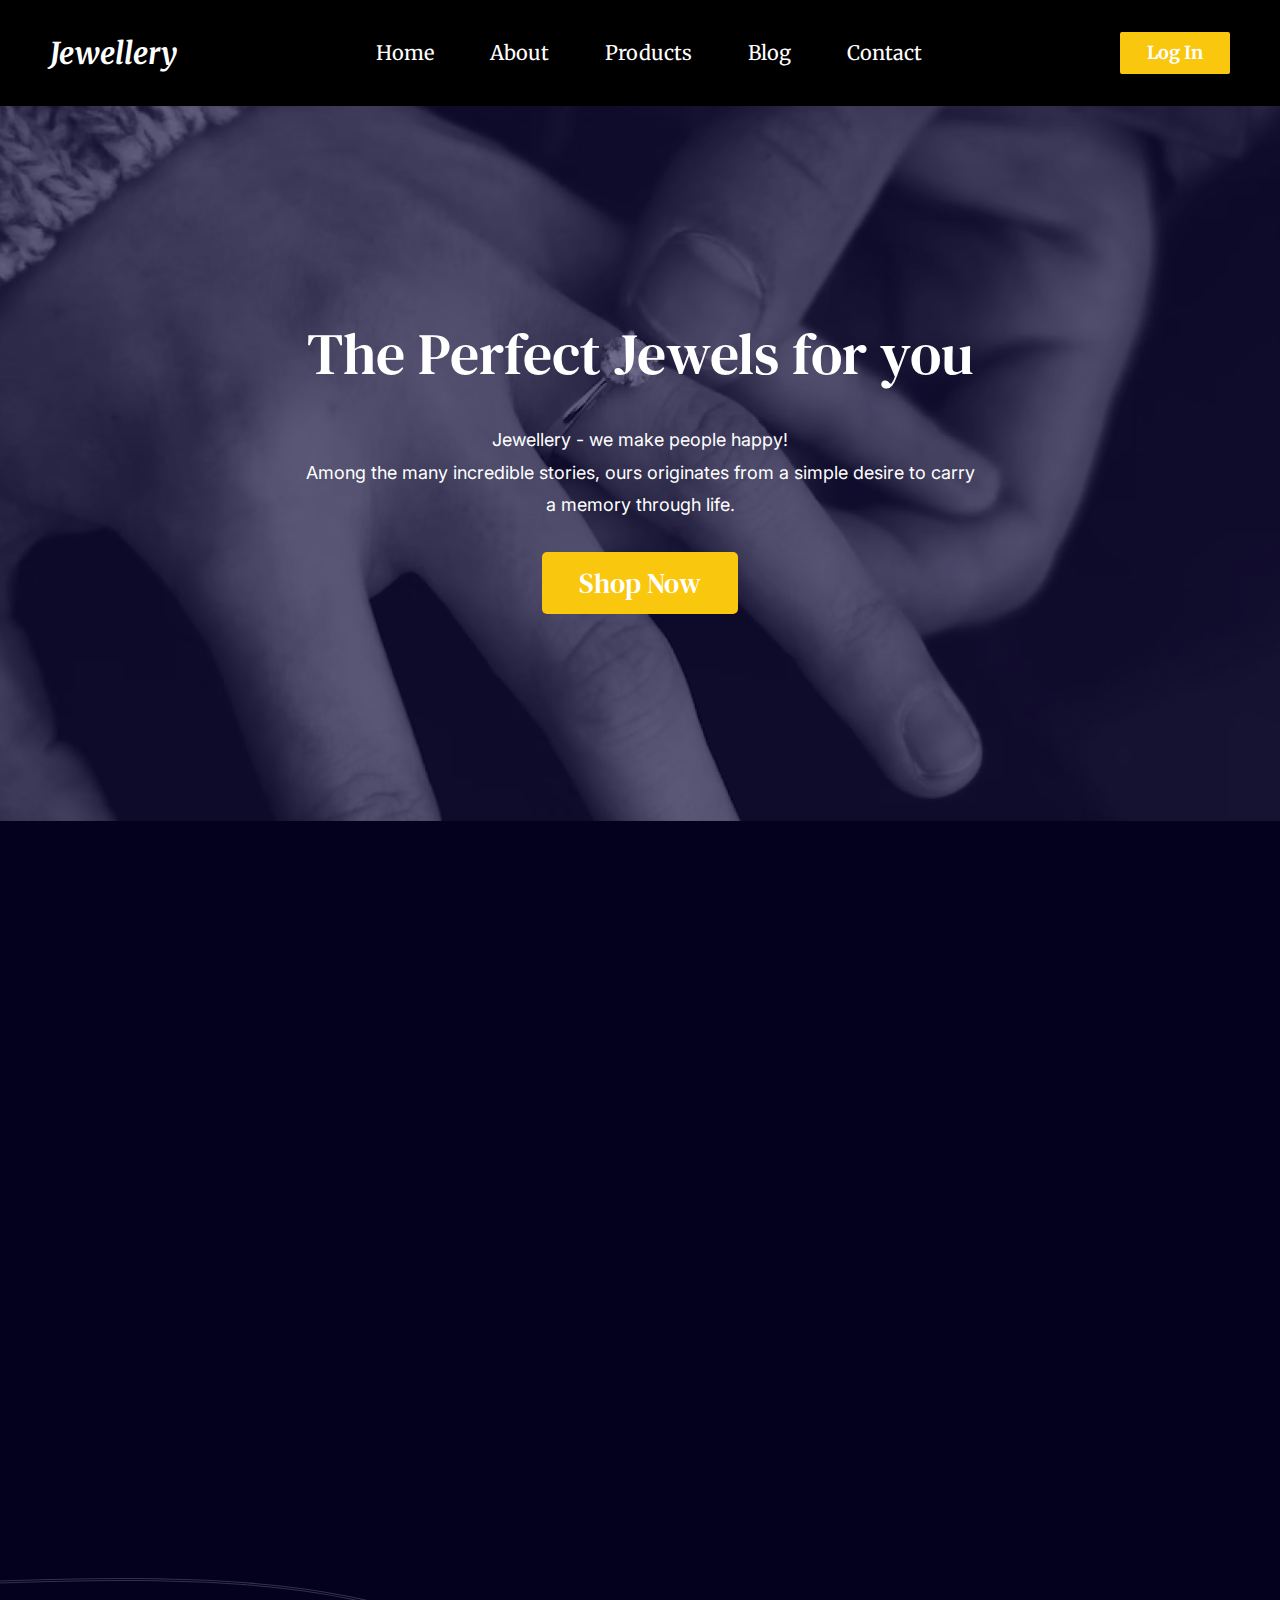
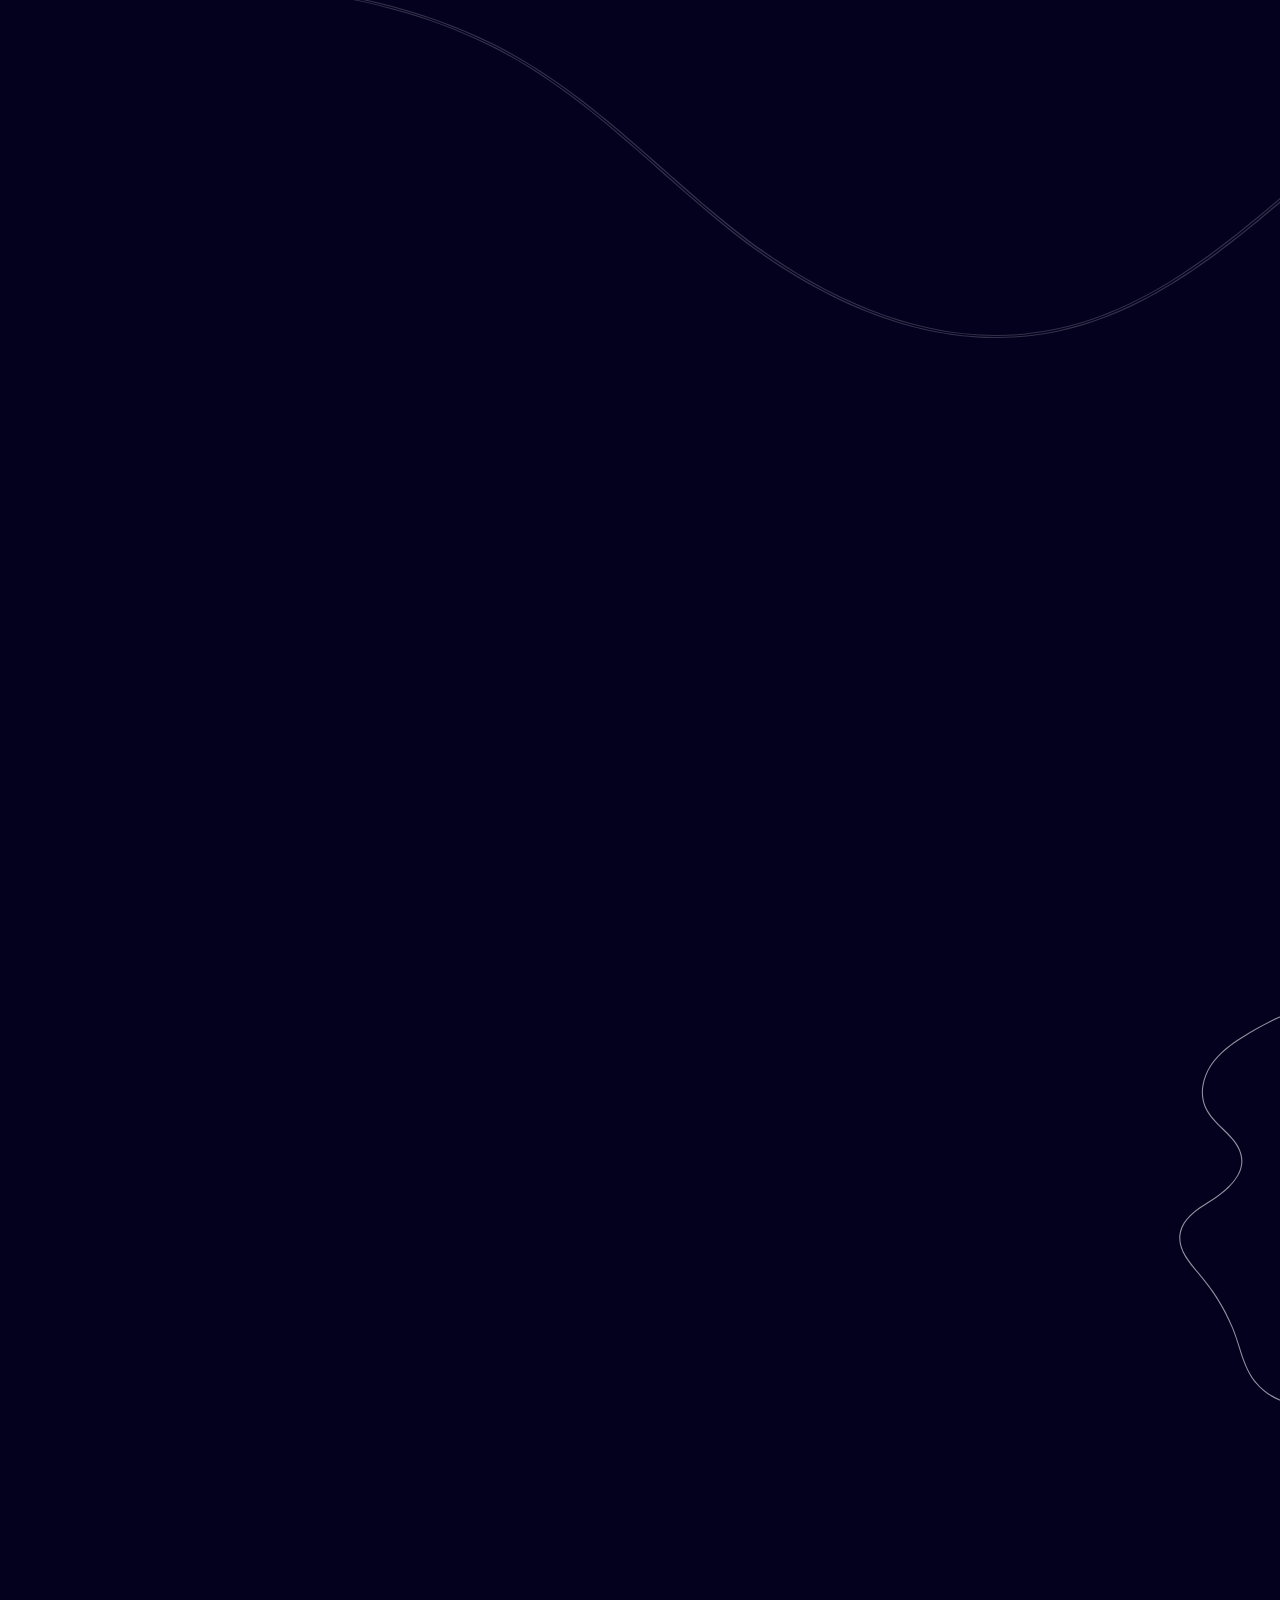
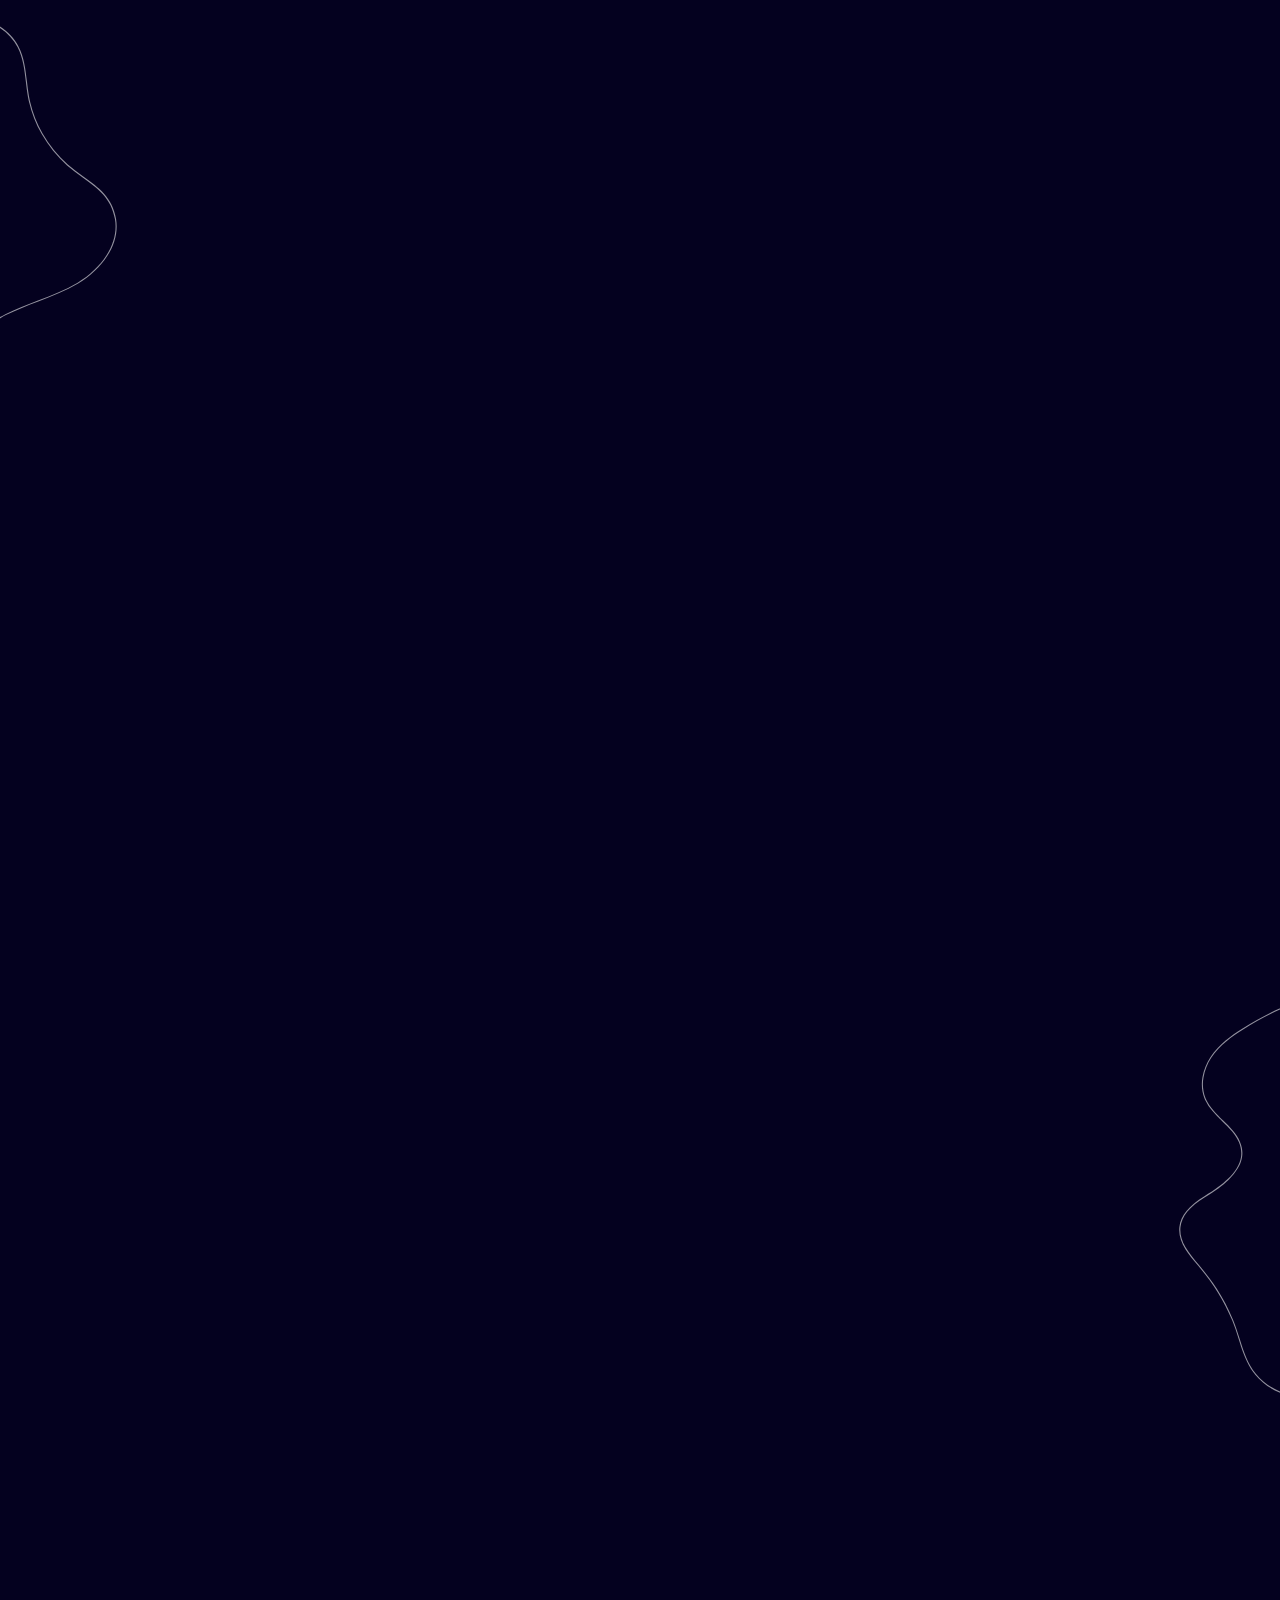
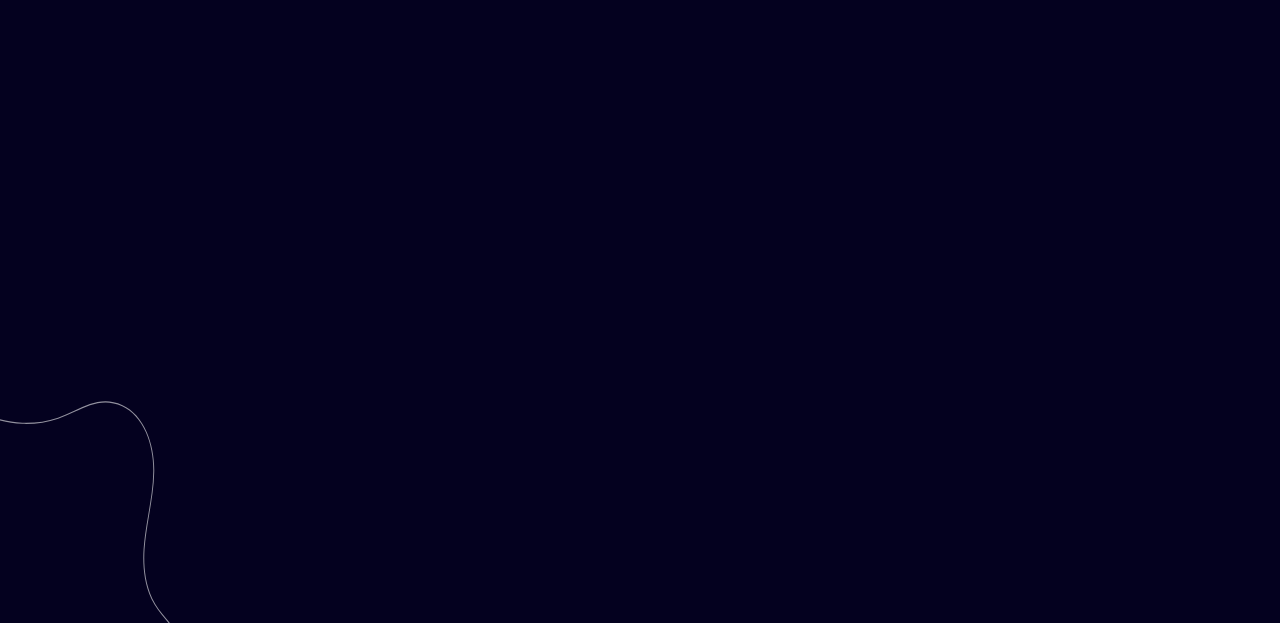
==== commit e3509d34: "animations added" ====
--- a/index.html
+++ b/index.html
@@ -79,14 +79,14 @@
       </div>
       <section class="page__about about">
         <div class="about__container">
-          <div data-watch class="about__wrapper">
+          <div class="about__wrapper">
             <div class="about__top-block top-block">
-              <h3 class="top-block__label">ABOUT US</h3>
-              <h2 class="top-block__title">
+              <h3 data-watch class="top-block__label">ABOUT US</h3>
+              <h2 data-watch class="top-block__title">
                 We Develop <span>Create</span> Custom Jewels.
               </h2>
             </div>
-            <img class="about__image" src="img/about/01.webp" alt="Image">
+            <img data-watch class="about__image" src="img/about/01.webp" alt="Image">
           </div>
           <div data-watch class="about__wrapper">
             <img class="about__image" src="img/about/02.webp" alt="Image">
@@ -102,9 +102,9 @@
       </section>
       <section class="page__products products">
         <div class="products__container">
-          <h2 class="products__title title">Ours Popular Products</h2>
-          <h3 class="products__sub-title">Best Seller Product This Week!</h3>
-          <div class="products__items">
+          <h2 data-watch class="products__title title">Ours Popular Products</h2>
+          <h3 data-watch class="products__sub-title">Best Seller Product This Week!</h3>
+          <div data-watch class="products__items">
             <article class="products__item item-products">
               <a class="item-products__link" href="#">
                 <div class="item-products__image">
@@ -147,13 +147,13 @@
       <section class="page__works works">
         <div class="works__container">
           <div class="works__top-block top-block">
-            <h3 class="top-block__label">WHAT WE DO</h3>
-            <h2 class="top-block__title">
+            <h3 data-watch class="top-block__label">WHAT WE DO</h3>
+            <h2 data-watch class="top-block__title">
               HANDCRAFTED & <br> ETHICALLY SOURCED
             </h2>
           </div>
           <div class="works__items">
-            <div class="works__item">
+            <div data-watch class="works__item">
               <img class="works__image" src="img/works/01.webp" alt="Image">
               <div class="works__text">
                 <p>
@@ -161,7 +161,7 @@
                 </p>
               </div>
             </div>
-            <div class="works__item">
+            <div data-watch class="works__item">
               <img class="works__image" src="img/works/02.webp" alt="Image">
               <div class="works__text">
                 <p>
@@ -170,7 +170,7 @@
                 </p>
               </div>
             </div>
-            <div class="works__item">
+            <div data-watch class="works__item">
               <img class="works__image" src="img/works/03.webp" alt="Image">
               <div class="works__text">
                 <p>
@@ -183,9 +183,9 @@
       </section>
       <section class="page__blog blog">
         <div class="blog__container">
-          <h2 class="blog__title title">Our Blog</h2>
-          <h3 class="blog__sub-title">Read latest news</h3>
-          <div class="blog__body">
+          <h2 data-watch class="blog__title title">Our Blog</h2>
+          <h3 data-watch class="blog__sub-title">Read latest news</h3>
+          <div data-watch class="blog__body">
             <div class="blog__slider swiper">
               <div class="blog__wrapper swiper-wrapper">
                 <div class="blog__slide swiper-slide">
@@ -297,7 +297,7 @@
     </main>
 
     <footer class="footer">
-      <div class="footer__body">
+      <div data-watch class="footer__body">
         <div class="footer__container">
           <address class="footer__contact">
             <a class="footer__tel" href="tel:+480705678899">(+480) 70 567-8899</a>
--- a/css/style.min.css
+++ b/css/style.min.css
@@ -1 +1 @@
-@import"https://fonts.googleapis.com/css?family=Merriweather:regular,700,700italic&display=swap";@import"https://fonts.googleapis.com/css?family=DM+Serif+Text:regular&display=swap";@import"https://fonts.googleapis.com/css?family=Inter:regular,500&display=swap";@import"https://fonts.googleapis.com/css?family=Cormorant+Infant:500,700&display=swap";*,*::before,*::after{-webkit-box-sizing:border-box;box-sizing:border-box;padding:0;margin:0;border:0}*::before,*::after{display:inline-block}a{display:inline-block;text-decoration:none;color:inherit}ul,ol,li{list-style:none}img{vertical-align:top}h1,h2,h3,h4,h5,h6{font-weight:inherit;font-size:inherit}html,body{line-height:1;height:100%}input,button,textarea{font-family:inherit;font-size:inherit;line-height:inherit}button{color:inherit;background-color:rgba(0,0,0,0)}button,select,option{cursor:pointer}input[type=text],input[type=email],input[type=tel],textarea{-webkit-appearance:none;-moz-appearance:none;appearance:none}.wrapper{min-height:100%;display:-webkit-box;display:-ms-flexbox;display:flex;-webkit-box-orient:vertical;-webkit-box-direction:normal;-ms-flex-direction:column;flex-direction:column;overflow:clip}.wrapper>main{-webkit-box-flex:1;-ms-flex:1 1 auto;flex:1 1 auto}[class*=__container]{max-width:75.625rem;margin:0 auto;padding-inline:0.9375rem}body{font-family:"Inter",sans-serif;font-size:1.125rem;color:#fff;background-color:#04011f}body.menu-open{overflow:hidden;-ms-touch-action:none;touch-action:none;-ms-scroll-chaining:none;overscroll-behavior:none}[data-watch]{-webkit-transform:translate(0px, 2.5rem);-ms-transform:translate(0px, 2.5rem);transform:translate(0px, 2.5rem);opacity:0;-webkit-transition:all .8s;transition:all .8s}[data-watch].active{-webkit-transform:translate(0px, 0px);-ms-transform:translate(0px, 0px);transform:translate(0px, 0px);opacity:1}[data-watch].header{-webkit-transform:translate(0px, 0px);-ms-transform:translate(0px, 0px);transform:translate(0px, 0px)}[data-watch].hero__link{-webkit-transition:opacity .8s,background-color .3s,-webkit-transform .8s;transition:opacity .8s,background-color .3s,-webkit-transform .8s;transition:transform .8s,opacity .8s,background-color .3s;transition:transform .8s,opacity .8s,background-color .3s,-webkit-transform .8s}[data-watch].hero__text,[data-watch].features__item:nth-child(2){-webkit-transition-delay:.3s;transition-delay:.3s}[data-watch].hero__link,[data-watch].features__item:nth-child(3){-webkit-transition-delay:.5s;transition-delay:.5s}[data-watch].about__wrapper:nth-child(1){-webkit-transform:translate(-2.5rem, 0px);-ms-transform:translate(-2.5rem, 0px);transform:translate(-2.5rem, 0px)}[data-watch].about__wrapper:nth-child(1).active{-webkit-transform:translate(0px, 0px);-ms-transform:translate(0px, 0px);transform:translate(0px, 0px)}[data-watch].about__wrapper:nth-child(2){-webkit-transform:translate(2.5rem, 0px);-ms-transform:translate(2.5rem, 0px);transform:translate(2.5rem, 0px)}[data-watch].about__wrapper:nth-child(2).active{-webkit-transform:translate(0px, 0px);-ms-transform:translate(0px, 0px);transform:translate(0px, 0px)}.header{font-family:"Merriweather",serif;background-color:#000;position:fixed;top:0;left:0;right:0;z-index:50;width:100%}@media(max-width: 47.99875em){.header::after{content:"";position:absolute;top:0;left:0;z-index:1;width:100%;height:4.375rem;background-color:#000}}.header__container{min-height:6.625rem;display:-webkit-box;display:-ms-flexbox;display:flex;-webkit-box-pack:justify;-ms-flex-pack:justify;justify-content:space-between;-webkit-column-gap:3.125rem;-moz-column-gap:3.125rem;column-gap:3.125rem;-webkit-box-align:center;-ms-flex-align:center;align-items:center}@media(max-width: 61.99875em){.header__container{-webkit-column-gap:1.875rem;-moz-column-gap:1.875rem;column-gap:1.875rem}}@media(max-width: 47.99875em){.header__container{min-height:4.375rem}}@media(max-width: 29.99875em){.header__container{-webkit-column-gap:0.9375rem;-moz-column-gap:0.9375rem;column-gap:0.9375rem}}.header__logo{position:relative;z-index:2;-ms-flex-negative:0;flex-shrink:0;font-weight:700;font-size:1.875rem;font-style:italic}@media(max-width: 29.99875em){.header__logo{font-size:1.5rem}}.header__login{position:relative;z-index:2;-ms-flex-negative:0;flex-shrink:0;padding:0.75rem 1.6875rem;background-color:#fac70f;border-radius:0.125rem;font-weight:700;-webkit-transition:all .3s;transition:all .3s}@media(any-hover: hover){.header__login:hover{background-color:#fff;color:#fac70f}}@media(max-width: 47.99875em){.header__login{margin-left:auto}}@media(max-width: 47.99875em){.menu{position:fixed;top:0;left:100%;padding:6.875rem 1.25rem 2.5rem 1.25rem;background-color:#000;width:100%;height:100vh;overflow:auto;-webkit-transition:left .5s;transition:left .5s}.menu-open .menu{left:0}}.menu__list{display:-webkit-box;display:-ms-flexbox;display:flex;-ms-flex-wrap:wrap;flex-wrap:wrap;-webkit-column-gap:3.5rem;-moz-column-gap:3.5rem;column-gap:3.5rem;row-gap:0.625rem;-webkit-box-pack:center;-ms-flex-pack:center;justify-content:center}@media(max-width: 61.99875em){.menu__list{-webkit-column-gap:1.75rem;-moz-column-gap:1.75rem;column-gap:1.75rem}}@media(max-width: 47.99875em){.menu__list{-webkit-box-orient:vertical;-webkit-box-direction:normal;-ms-flex-direction:column;flex-direction:column;-webkit-box-align:center;-ms-flex-align:center;align-items:center;row-gap:2.5rem}}.menu__link{position:relative;font-size:1.25rem}.menu__link::after{content:"";position:absolute;top:100%;left:0;width:0%;height:0.125rem;background-color:#fac70f;-webkit-transition:width .3s;transition:width .3s}@media(any-hover: hover){.menu__link:hover::after{width:100%}}@media(max-width: 47.99875em){.menu__link{font-size:1.75rem}}.menu-icon{display:none}@media(max-width: 47.99875rem){.menu-icon{display:block;-webkit-box-flex:0;-ms-flex:0 0 1.875rem;flex:0 0 1.875rem;width:1.875rem;height:1.25rem;position:relative;z-index:2}}.menu-icon span,.menu-icon::before,.menu-icon::after{content:"";position:absolute;left:0;width:100%;height:0.125rem;background-color:#fff;-webkit-transition:all .5s;transition:all .5s}.menu-icon span{top:50%;margin-top:-0.0625rem}.menu-open .menu-icon span{-webkit-transform:scale(0);-ms-transform:scale(0);transform:scale(0)}.menu-icon::before{top:0}.menu-open .menu-icon::before{top:50%;-webkit-transform:rotate(45deg);-ms-transform:rotate(45deg);transform:rotate(45deg);margin-top:-0.0625rem}.menu-icon::after{bottom:0}.menu-open .menu-icon::after{bottom:50%;-webkit-transform:rotate(-45deg);-ms-transform:rotate(-45deg);transform:rotate(-45deg);margin-bottom:-0.0625rem}.footer{text-align:center;margin-top:5rem;background:url("../img/decor/footer-decor.svg") left bottom no-repeat}@media(max-width: 61.99875em){.footer{margin-top:3.75rem}}@media(max-width: 47.99875em){.footer{margin-top:2.5rem}}@media(max-width: 29.99875em){.footer{margin-top:1.875rem}}.footer__body{border-top:0.0625rem solid rgba(249,249,249,.22);border-bottom:0.0625rem solid rgba(249,249,249,.22);padding:2.5rem 0rem;margin-bottom:1.375rem}@media(max-width: 29.99875em){.footer__body{padding:1.875rem 0rem}}.footer__contact{font-style:normal;display:-webkit-box;display:-ms-flexbox;display:flex;-webkit-box-orient:vertical;-webkit-box-direction:normal;-ms-flex-direction:column;flex-direction:column;-webkit-box-align:center;-ms-flex-align:center;align-items:center;line-height:1.4;font-size:1rem}.footer__contact:not(:last-child){margin-bottom:1.3125rem}.footer__tel{font-family:"Cormorant Infant",serif;font-weight:500;font-size:1.875rem;-webkit-transition:color .3s;transition:color .3s}.footer__tel:not(:last-child){margin-bottom:0.4375rem}@media(any-hover: hover){.footer__tel:hover{color:#fac70f}}.footer__email{font-family:"Cormorant Infant",serif;font-weight:700;font-size:2.5rem;-webkit-transition:color .3s;transition:color .3s}.footer__email:not(:last-child){margin-bottom:1.0625rem}.footer__email span{font-style:italic}@media(any-hover: hover){.footer__email:hover{color:#fac70f}}@media(max-width: 29.99875em){.footer__email{font-size:2rem}}.footer__social:not(:last-child){margin-bottom:3.25rem}@media(max-width: 61.99875em){.footer__social:not(:last-child){margin-bottom:1.875rem}}.nav-footer{display:-webkit-box;display:-ms-flexbox;display:flex;-ms-flex-wrap:wrap;flex-wrap:wrap;-webkit-box-pack:center;-ms-flex-pack:center;justify-content:center;-webkit-column-gap:3.125rem;-moz-column-gap:3.125rem;column-gap:3.125rem;row-gap:0.9375rem}@media(max-width: 29.99875em){.nav-footer{-webkit-column-gap:1.875rem;-moz-column-gap:1.875rem;column-gap:1.875rem}}.nav-footer__link{font-weight:500;text-decoration:underline;line-height:140%;-webkit-transition:color .3s;transition:color .3s}@media(any-hover: hover){.nav-footer__link:hover{color:#fac70f}}.title{font-family:"DM Serif Text",serif;font-size:3.625rem}@media(max-width: 61.99875em){.title{font-size:3.125rem}}@media(max-width: 47.99875em){.title{font-size:2.8125rem}}@media(max-width: 29.99875em){.title{font-size:2.5rem}}.top-block__label{text-transform:uppercase;color:#fac70f;font-size:1.75rem;line-height:121.428571%}.top-block__label:not(:last-child){margin-bottom:0.8125rem}@media(max-width: 29.99875em){.top-block__label:not(:last-child){margin-bottom:0.625rem}}@media(max-width: 29.99875em){.top-block__label{font-size:1.375rem}}.top-block__title{font-family:"DM Serif Text",serif;font-size:4rem;line-height:146%}@media(max-width: 74.99875em){.top-block__title{font-size:3.625rem}}@media(max-width: 61.99875em){.top-block__title{font-size:3.125rem}}@media(max-width: 47.99875em){.top-block__title{font-size:2.8125rem;line-height:120%}}@media(max-width: 29.99875em){.top-block__title{font-size:2.1875rem}}.top-block__title span{position:relative}.top-block__title span::after{content:"";position:absolute;bottom:22%;left:0;z-index:-1;width:100%;height:0.4375rem;background-color:#fac70f}.social{display:-webkit-box;display:-ms-flexbox;display:flex;-ms-flex-wrap:wrap;flex-wrap:wrap;-webkit-box-pack:center;-ms-flex-pack:center;justify-content:center;gap:1.125rem}.social__link{padding:0.3125rem;width:1.75rem;height:1.75rem;border-radius:50%;background-color:#fac70f;display:-webkit-box;display:-ms-flexbox;display:flex;-webkit-box-align:center;-ms-flex-align:center;align-items:center;-webkit-box-pack:center;-ms-flex-pack:center;justify-content:center;-webkit-transition:background-color .3s;transition:background-color .3s}@media(any-hover: hover){.social__link:hover{background-color:#fff}}.social__link img{max-width:100%;max-height:100%;-o-object-fit:contain;object-fit:contain}.page__hero{padding-top:6.625rem}@media(max-width: 47.99875em){.page__hero{padding-top:4.375rem}}.page__hero:not(:last-child){margin-bottom:5rem}@media(max-width: 61.99875em){.page__hero:not(:last-child){margin-bottom:3.75rem}}@media(max-width: 47.99875em){.page__hero:not(:last-child){margin-bottom:2.5rem}}@media(max-width: 29.99875em){.page__hero:not(:last-child){margin-bottom:1.875rem}}.page__features{padding-block:5rem}@media(max-width: 61.99875em){.page__features{padding-block:3.75rem}}@media(max-width: 47.99875em){.page__features{padding-block:2.5rem}}@media(max-width: 29.99875em){.page__features{padding-block:1.875rem}}.page__about{padding-block:5rem}@media(max-width: 61.99875em){.page__about{padding-block:3.75rem}}@media(max-width: 47.99875em){.page__about{padding-block:2.5rem}}@media(max-width: 29.99875em){.page__about{padding-block:1.875rem}}.page__products{padding-block:5rem}@media(max-width: 61.99875em){.page__products{padding-block:3.75rem}}@media(max-width: 47.99875em){.page__products{padding-block:2.5rem}}@media(max-width: 29.99875em){.page__products{padding-block:1.875rem}}.page__works{padding-block:5rem}@media(max-width: 61.99875em){.page__works{padding-block:3.75rem}}@media(max-width: 47.99875em){.page__works{padding-block:2.5rem}}@media(max-width: 29.99875em){.page__works{padding-block:1.875rem}}.page__blog{padding-block:5rem}@media(max-width: 61.99875em){.page__blog{padding-block:3.75rem}}@media(max-width: 47.99875em){.page__blog{padding-block:2.5rem}}@media(max-width: 29.99875em){.page__blog{padding-block:1.875rem}}.hero{position:relative;background-color:rgba(10,4,56,.58)}.hero__container{min-height:44.6875rem;display:-webkit-box;display:-ms-flexbox;display:flex;-webkit-box-orient:vertical;-webkit-box-direction:normal;-ms-flex-direction:column;flex-direction:column;-webkit-box-align:center;-ms-flex-align:center;align-items:center;-webkit-box-pack:center;-ms-flex-pack:center;justify-content:center;gap:1.875rem}@media(max-width: 61.99875em){.hero__container{min-height:40.625rem}}@media(max-width: 47.99875em){.hero__container{min-height:34.375rem}}.hero__title{line-height:140%;text-align:center}@media(max-width: 47.99875em){.hero__title{line-height:120%}}.hero__text{max-width:41.875rem;text-align:center;line-height:180%}.hero__link{padding:1.0625rem 2.3125rem;background-color:#fac70f;font-family:"DM Serif Text",serif;font-size:1.75rem;border-radius:0.3125rem;-webkit-transition:background-color .3s;transition:background-color .3s}@media(any-hover: hover){.hero__link:hover{background-color:#04011f}}.hero__image{position:absolute;top:0;left:0;z-index:-1;width:100%;height:100%;-o-object-fit:cover;object-fit:cover}.features__items{display:-webkit-box;display:-ms-flexbox;display:flex;-ms-flex-wrap:wrap;flex-wrap:wrap;-webkit-box-pack:center;-ms-flex-pack:center;justify-content:center;-webkit-column-gap:8.75rem;-moz-column-gap:8.75rem;column-gap:8.75rem;row-gap:2.5rem}.features__item{-webkit-box-flex:0;-ms-flex:0 0 18rem;flex:0 0 18rem}.item-features{text-align:center}.item-features__icon{width:3.5625rem;height:3.5625rem;-o-object-fit:contain;object-fit:contain}.item-features__icon:not(:last-child){margin-bottom:1.3125rem}@media(max-width: 29.99875em){.item-features__icon:not(:last-child){margin-bottom:0.9375rem}}.item-features__title{font-family:"DM Serif Text",serif;font-size:1.875rem;line-height:136.666667%}.item-features__title:not(:last-child){margin-bottom:0.5rem}.item-features__text{color:#bcbcbc;line-height:160%}.about{background:url("../img/decor/about-bg.svg") center/contain no-repeat}.about__container{display:-webkit-box;display:-ms-flexbox;display:flex;-webkit-column-gap:3.5rem;-moz-column-gap:3.5rem;column-gap:3.5rem}@media(max-width: 61.99875em){.about__container{-webkit-column-gap:2.5rem;-moz-column-gap:2.5rem;column-gap:2.5rem}}@media(max-width: 47.99875em){.about__container{-webkit-column-gap:1.25rem;-moz-column-gap:1.25rem;column-gap:1.25rem}}@media(max-width: 29.99875em){.about__container{-webkit-box-orient:vertical;-webkit-box-direction:normal;-ms-flex-direction:column;flex-direction:column;gap:1.875rem}}.about__wrapper:first-child{-webkit-box-flex:0;-ms-flex:0 1 33.75rem;flex:0 1 33.75rem;display:-webkit-box;display:-ms-flexbox;display:flex;-webkit-box-orient:vertical;-webkit-box-direction:normal;-ms-flex-direction:column;flex-direction:column;-webkit-box-align:end;-ms-flex-align:end;align-items:flex-end;gap:5.875rem;padding-top:1.9375rem}@media(max-width: 61.99875em){.about__wrapper:first-child{gap:3.125rem;-webkit-box-align:start;-ms-flex-align:start;align-items:flex-start}}@media(max-width: 29.99875em){.about__wrapper:first-child{gap:2.1875rem}}.about__image{border-radius:0.3125rem;-o-object-fit:cover;object-fit:cover;-o-object-position:top;object-position:top;aspect-ratio:414/608;max-width:25.875rem;width:100%}.about__top-block+.about__image{max-width:24.8125rem;width:100%;aspect-ratio:397/506}@media(max-width: 29.99875em){.about__top-block+.about__image{max-width:100%}}.about__image:not(:last-child){margin-bottom:2.4375rem}@media(max-width: 29.99875em){.about__image:not(:last-child){margin-bottom:1.25rem}}@media(max-width: 29.99875em){.about__image{max-width:100%}}.about__text{line-height:180%;max-width:28.8125rem;font-size:1.25rem}.products{background:url("../img/decor/section-decor.svg") bottom right no-repeat}.products__container{text-align:center;font-family:"Cormorant Infant",serif;font-weight:700;line-height:1.4}.products__title{line-height:1}.products__title:not(:last-child){margin-bottom:1.6875rem}@media(max-width: 47.99875em){.products__title:not(:last-child){margin-bottom:0.625rem}}.products__sub-title,.blog__sub-title{font-size:1.875rem;color:#bcbcbc}@media(max-width: 29.99875em){.products__sub-title,.blog__sub-title{font-size:1.625rem}}.products__sub-title:not(:last-child),.blog__sub-title:not(:last-child){margin-bottom:5.4375rem}@media(max-width: 74.99875em){.products__sub-title:not(:last-child),.blog__sub-title:not(:last-child){margin-bottom:3.125rem}}@media(max-width: 47.99875em){.products__sub-title:not(:last-child),.blog__sub-title:not(:last-child){margin-bottom:2.1875rem}}@media(max-width: 29.99875em){.products__sub-title:not(:last-child),.blog__sub-title:not(:last-child){margin-bottom:1.5625rem}}.products__items{display:grid;grid-template-columns:repeat(auto-fill, minmax(16.875rem, 1fr));gap:1.875rem}.products__item{text-align:left}.item-products{font-size:1.5rem}.item-products__image{border-radius:0.625rem;overflow:hidden}.item-products__image:not(:last-child){margin-bottom:1.0625rem}.item-products__image img{aspect-ratio:1/1;width:100%;height:100%;-o-object-fit:cover;object-fit:cover;-webkit-transition:-webkit-transform .3s;transition:-webkit-transform .3s;transition:transform .3s;transition:transform .3s, -webkit-transform .3s}@media(any-hover: hover){.item-products__link:hover .item-products__image img{-webkit-transform:scale(1.1);-ms-transform:scale(1.1);transform:scale(1.1)}}.item-products__title{text-decoration:underline;text-decoration-color:rgba(0,0,0,0);-webkit-transition:all .3s;transition:all .3s}.item-products__title:not(:last-child){margin-bottom:0.25rem}@media(any-hover: hover){.item-products__link:hover .item-products__title{color:#fac70f;text-decoration-color:inherit}}@media(max-width: 37.5em){.item-products__title{font-size:1.875rem;line-height:120%}}.works{background:url("../img/decor/section-decor-left.svg") top 210px left no-repeat}.works__top-block:not(:last-child){margin-bottom:3.125rem}@media(max-width: 47.99875em){.works__top-block:not(:last-child){margin-bottom:2.1875rem}}.works__items{display:-webkit-box;display:-ms-flexbox;display:flex;-webkit-box-align:start;-ms-flex-align:start;align-items:flex-start;-webkit-box-pack:center;-ms-flex-pack:center;justify-content:center;-webkit-column-gap:3.25rem;-moz-column-gap:3.25rem;column-gap:3.25rem}@media(max-width: 74.99875em){.works__items{gap:1.875rem}}@media(max-width: 61.99875em){.works__items{-webkit-column-gap:0.9375rem;-moz-column-gap:0.9375rem;column-gap:0.9375rem}}@media(max-width: 47.99875em){.works__items{-ms-flex-wrap:wrap;flex-wrap:wrap}}.works__item{-webkit-box-flex:1;-ms-flex:1 1 23.125rem;flex:1 1 23.125rem}.works__item:first-child{margin-top:2.4375rem}@media(max-width: 47.99875em){.works__item:first-child{margin-top:0}}.works__item:nth-child(2){-webkit-box-flex:1;-ms-flex:1 1 21rem;flex:1 1 21rem}.works__item:nth-child(3){-webkit-box-flex:1;-ms-flex:1 1 22.5rem;flex:1 1 22.5rem;margin-top:7.375rem}@media(max-width: 61.99875em){.works__item:nth-child(3){margin-top:2.4375rem}}@media(max-width: 47.99875em){.works__item:nth-child(3){margin-top:0}}.works__image{width:100%;min-height:29.0625rem;-o-object-fit:cover;object-fit:cover;border-radius:0.3125rem}.works__image:not(:last-child){margin-bottom:1.5625rem}@media(max-width: 29.99875em){.works__image:not(:last-child){margin-bottom:0.9375rem}}@media(max-width: 47.99875em){.works__image{height:29.0625rem}}.works__text{font-size:1.25rem;line-height:180%}.blog{background:url("../img/decor/section-decor.svg") top right no-repeat}@media(max-width: 84.375em){.blog__title{text-align:center}}.blog__title:not(:last-child){margin-bottom:1.6875rem}@media(max-width: 47.99875em){.blog__title:not(:last-child){margin-bottom:0.625rem}}.blog__sub-title{font-family:"Cormorant Infant",serif;font-weight:700;line-height:140%}@media(max-width: 84.375em){.blog__sub-title{text-align:center}}.blog__sub-title:not(:last-child){margin-bottom:4.125rem}@media(max-width: 74.99875em){.blog__sub-title:not(:last-child){margin-bottom:3.125rem}}@media(max-width: 47.99875em){.blog__sub-title:not(:last-child){margin-bottom:2.1875rem}}@media(max-width: 29.99875em){.blog__sub-title:not(:last-child){margin-bottom:1.5625rem}}.blog__body{position:relative}@media(max-width: 84.375em){.blog__body{padding-inline:4.0625rem}}@media(max-width: 29.99875em){.blog__body{padding-inline:0;margin-right:-0.9375rem}}.blog__button{position:absolute;top:7.25rem;-webkit-transition:-webkit-transform .3s;transition:-webkit-transform .3s;transition:transform .3s;transition:transform .3s, -webkit-transform .3s}@media(max-width: 29.99875em){.blog__button{display:none}}.blog__button--prev{left:-4.5rem}@media(max-width: 84.375em){.blog__button--prev{left:0}}.blog__button--next{right:-4.5rem}@media(max-width: 84.375em){.blog__button--next{right:0}}@media(any-hover: hover){.blog__button:hover{-webkit-transform:scale(1.1);-ms-transform:scale(1.1);transform:scale(1.1)}}.item-blog__image{width:100%;aspect-ratio:364/256;-o-object-fit:cover;object-fit:cover;border-radius:0.3125rem}.item-blog__content{padding:1.6875rem 1.75rem 1.125rem 1.5rem;background-color:#050314;border:0.0625rem solid rgba(232,239,237,.29);border-top:none;border-radius:0rem 0rem 0.9375rem 0.9375rem;margin-top:-0.1875rem;display:grid;gap:1.4375rem}@media(max-width: 74.99875em){.item-blog__content{padding:1.5625rem 0.9375rem}}.item-blog__title{font-family:"DM Serif Text",serif}.item-blog__link-title{text-decoration:underline;text-decoration-color:rgba(0,0,0,0);-webkit-transition:text-decoration-color .3s;transition:text-decoration-color .3s}@media(any-hover: hover){.item-blog__link-title:hover{text-decoration-color:#fac70f}}.item-blog__info{display:-webkit-box;display:-ms-flexbox;display:flex;-webkit-box-align:center;-ms-flex-align:center;align-items:center;-webkit-box-pack:justify;-ms-flex-pack:justify;justify-content:space-between;gap:0.9375rem;font-size:1rem}@media(max-width: 74.99875em){.item-blog__info{-webkit-box-orient:vertical;-webkit-box-direction:normal;-ms-flex-direction:column;flex-direction:column;-webkit-box-align:start;-ms-flex-align:start;align-items:flex-start}}@media(max-width: 61.99875em){.item-blog__info{-webkit-box-orient:horizontal;-webkit-box-direction:normal;-ms-flex-direction:row;flex-direction:row}}.item-blog__date{display:-webkit-box;display:-ms-flexbox;display:flex;-webkit-box-align:center;-ms-flex-align:center;align-items:center;gap:0.4375rem}.item-blog__date::before{content:"";width:1.0625rem;height:1.0625rem;background:url("../img/icons/date.svg") 0 0/contain no-repeat}.item-blog__read{letter-spacing:0.0625rem}.item-blog__link{font-family:"DM Serif Text",serif;font-size:1rem;text-decoration:underline;-webkit-transition:color .3s;transition:color .3s}@media(any-hover: hover){.item-blog__link:hover{color:#fac70f}}+@import"https://fonts.googleapis.com/css?family=Merriweather:regular,700,700italic&display=swap";@import"https://fonts.googleapis.com/css?family=DM+Serif+Text:regular&display=swap";@import"https://fonts.googleapis.com/css?family=Inter:regular,500&display=swap";@import"https://fonts.googleapis.com/css?family=Cormorant+Infant:500,700&display=swap";*,*::before,*::after{-webkit-box-sizing:border-box;box-sizing:border-box;padding:0;margin:0;border:0}*::before,*::after{display:inline-block}a{display:inline-block;text-decoration:none;color:inherit}ul,ol,li{list-style:none}img{vertical-align:top}h1,h2,h3,h4,h5,h6{font-weight:inherit;font-size:inherit}html,body{line-height:1;height:100%}input,button,textarea{font-family:inherit;font-size:inherit;line-height:inherit}button{color:inherit;background-color:rgba(0,0,0,0)}button,select,option{cursor:pointer}input[type=text],input[type=email],input[type=tel],textarea{-webkit-appearance:none;-moz-appearance:none;appearance:none}.wrapper{min-height:100%;display:-webkit-box;display:-ms-flexbox;display:flex;-webkit-box-orient:vertical;-webkit-box-direction:normal;-ms-flex-direction:column;flex-direction:column;overflow:clip}.wrapper>main{-webkit-box-flex:1;-ms-flex:1 1 auto;flex:1 1 auto}[class*=__container]{max-width:75.625rem;margin:0 auto;padding-inline:0.9375rem}body{font-family:"Inter",sans-serif;font-size:1.125rem;color:#fff;background-color:#04011f}body.menu-open{overflow:hidden;-ms-touch-action:none;touch-action:none;-ms-scroll-chaining:none;overscroll-behavior:none}[data-watch]{-webkit-transform:translate(0px, 2.5rem);-ms-transform:translate(0px, 2.5rem);transform:translate(0px, 2.5rem);opacity:0;-webkit-transition:all .8s;transition:all .8s}[data-watch].active{-webkit-transform:translate(0px, 0px);-ms-transform:translate(0px, 0px);transform:translate(0px, 0px);opacity:1}[data-watch].header{-webkit-transform:translate(0px, 0px);-ms-transform:translate(0px, 0px);transform:translate(0px, 0px)}[data-watch].hero__link{-webkit-transition-property:opacity,background-color,-webkit-transform;transition-property:opacity,background-color,-webkit-transform;transition-property:transform,opacity,background-color;transition-property:transform,opacity,background-color,-webkit-transform;-webkit-transition-duration:.8s,.8s,.3s;transition-duration:.8s,.8s,.3s;-webkit-transition-delay:.5s,.5s,0s;transition-delay:.5s,.5s,0s}[data-watch].hero__text,[data-watch].features__item:nth-child(2),[data-watch].products__sub-title,[data-watch].top-block__title,[data-watch].works__item:nth-child(2),[data-watch].blog__sub-title{-webkit-transition-delay:.3s;transition-delay:.3s}[data-watch].features__item:nth-child(3),[data-watch].about__image,[data-watch].products__items,[data-watch].works__item:nth-child(3),[data-watch].blog__body{-webkit-transition-delay:.5s;transition-delay:.5s}[data-watch].about__wrapper:nth-child(2){-webkit-transition-delay:.7s;transition-delay:.7s}[data-watch].about__image{-webkit-transform:translate(-2.5rem, 0px);-ms-transform:translate(-2.5rem, 0px);transform:translate(-2.5rem, 0px)}[data-watch].about__image.active{-webkit-transform:translate(0px, 0px);-ms-transform:translate(0px, 0px);transform:translate(0px, 0px)}[data-watch].about__wrapper:nth-child(2){-webkit-transform:translate(2.5rem, 0px);-ms-transform:translate(2.5rem, 0px);transform:translate(2.5rem, 0px)}[data-watch].about__wrapper:nth-child(2).active{-webkit-transform:translate(0px, 0px);-ms-transform:translate(0px, 0px);transform:translate(0px, 0px)}[data-watch].works__item{-webkit-transform:translate(2.5rem, 0px);-ms-transform:translate(2.5rem, 0px);transform:translate(2.5rem, 0px)}[data-watch].works__item.active{-webkit-transform:translate(0px, 0px);-ms-transform:translate(0px, 0px);transform:translate(0px, 0px)}.header{font-family:"Merriweather",serif;background-color:#000;position:fixed;top:0;left:0;right:0;z-index:50;width:100%}@media(max-width: 47.99875em){.header::after{content:"";position:absolute;top:0;left:0;z-index:1;width:100%;height:4.375rem;background-color:#000}}.header__container{min-height:6.625rem;display:-webkit-box;display:-ms-flexbox;display:flex;-webkit-box-pack:justify;-ms-flex-pack:justify;justify-content:space-between;-webkit-column-gap:3.125rem;-moz-column-gap:3.125rem;column-gap:3.125rem;-webkit-box-align:center;-ms-flex-align:center;align-items:center}@media(max-width: 61.99875em){.header__container{-webkit-column-gap:1.875rem;-moz-column-gap:1.875rem;column-gap:1.875rem}}@media(max-width: 47.99875em){.header__container{min-height:4.375rem}}@media(max-width: 29.99875em){.header__container{-webkit-column-gap:0.9375rem;-moz-column-gap:0.9375rem;column-gap:0.9375rem}}.header__logo{position:relative;z-index:2;-ms-flex-negative:0;flex-shrink:0;font-weight:700;font-size:1.875rem;font-style:italic}@media(max-width: 29.99875em){.header__logo{font-size:1.5rem}}.header__login{position:relative;z-index:2;-ms-flex-negative:0;flex-shrink:0;padding:0.75rem 1.6875rem;background-color:#fac70f;border-radius:0.125rem;font-weight:700;-webkit-transition:all .3s;transition:all .3s}@media(any-hover: hover){.header__login:hover{background-color:#fff;color:#fac70f}}@media(max-width: 47.99875em){.header__login{margin-left:auto}}@media(max-width: 47.99875em){.menu{position:fixed;top:0;left:100%;padding:6.875rem 1.25rem 2.5rem 1.25rem;background-color:#000;width:100%;height:100vh;overflow:auto;-webkit-transition:left .5s;transition:left .5s}.menu-open .menu{left:0}}.menu__list{display:-webkit-box;display:-ms-flexbox;display:flex;-ms-flex-wrap:wrap;flex-wrap:wrap;-webkit-column-gap:3.5rem;-moz-column-gap:3.5rem;column-gap:3.5rem;row-gap:0.625rem;-webkit-box-pack:center;-ms-flex-pack:center;justify-content:center}@media(max-width: 61.99875em){.menu__list{-webkit-column-gap:1.75rem;-moz-column-gap:1.75rem;column-gap:1.75rem}}@media(max-width: 47.99875em){.menu__list{-webkit-box-orient:vertical;-webkit-box-direction:normal;-ms-flex-direction:column;flex-direction:column;-webkit-box-align:center;-ms-flex-align:center;align-items:center;row-gap:2.5rem}}.menu__link{position:relative;font-size:1.25rem}.menu__link::after{content:"";position:absolute;top:100%;left:0;width:0%;height:0.125rem;background-color:#fac70f;-webkit-transition:width .3s;transition:width .3s}@media(any-hover: hover){.menu__link:hover::after{width:100%}}@media(max-width: 47.99875em){.menu__link{font-size:1.75rem}}.menu-icon{display:none}@media(max-width: 47.99875rem){.menu-icon{display:block;-webkit-box-flex:0;-ms-flex:0 0 1.875rem;flex:0 0 1.875rem;width:1.875rem;height:1.25rem;position:relative;z-index:2}}.menu-icon span,.menu-icon::before,.menu-icon::after{content:"";position:absolute;left:0;width:100%;height:0.125rem;background-color:#fff;-webkit-transition:all .5s;transition:all .5s}.menu-icon span{top:50%;margin-top:-0.0625rem}.menu-open .menu-icon span{-webkit-transform:scale(0);-ms-transform:scale(0);transform:scale(0)}.menu-icon::before{top:0}.menu-open .menu-icon::before{top:50%;-webkit-transform:rotate(45deg);-ms-transform:rotate(45deg);transform:rotate(45deg);margin-top:-0.0625rem}.menu-icon::after{bottom:0}.menu-open .menu-icon::after{bottom:50%;-webkit-transform:rotate(-45deg);-ms-transform:rotate(-45deg);transform:rotate(-45deg);margin-bottom:-0.0625rem}.footer{text-align:center;margin-top:5rem;background:url("../img/decor/footer-decor.svg") left bottom no-repeat}@media(max-width: 61.99875em){.footer{margin-top:3.75rem}}@media(max-width: 47.99875em){.footer{margin-top:2.5rem}}@media(max-width: 29.99875em){.footer{margin-top:1.875rem}}.footer__body{border-top:0.0625rem solid rgba(249,249,249,.22);border-bottom:0.0625rem solid rgba(249,249,249,.22);padding:2.5rem 0rem;margin-bottom:1.375rem}@media(max-width: 29.99875em){.footer__body{padding:1.875rem 0rem}}.footer__contact{font-style:normal;display:-webkit-box;display:-ms-flexbox;display:flex;-webkit-box-orient:vertical;-webkit-box-direction:normal;-ms-flex-direction:column;flex-direction:column;-webkit-box-align:center;-ms-flex-align:center;align-items:center;line-height:1.4;font-size:1rem}.footer__contact:not(:last-child){margin-bottom:1.3125rem}.footer__tel{font-family:"Cormorant Infant",serif;font-weight:500;font-size:1.875rem;-webkit-transition:color .3s;transition:color .3s}.footer__tel:not(:last-child){margin-bottom:0.4375rem}@media(any-hover: hover){.footer__tel:hover{color:#fac70f}}.footer__email{font-family:"Cormorant Infant",serif;font-weight:700;font-size:2.5rem;-webkit-transition:color .3s;transition:color .3s}.footer__email:not(:last-child){margin-bottom:1.0625rem}.footer__email span{font-style:italic}@media(any-hover: hover){.footer__email:hover{color:#fac70f}}@media(max-width: 29.99875em){.footer__email{font-size:2rem}}.footer__social:not(:last-child){margin-bottom:3.25rem}@media(max-width: 61.99875em){.footer__social:not(:last-child){margin-bottom:1.875rem}}.nav-footer{display:-webkit-box;display:-ms-flexbox;display:flex;-ms-flex-wrap:wrap;flex-wrap:wrap;-webkit-box-pack:center;-ms-flex-pack:center;justify-content:center;-webkit-column-gap:3.125rem;-moz-column-gap:3.125rem;column-gap:3.125rem;row-gap:0.9375rem}@media(max-width: 29.99875em){.nav-footer{-webkit-column-gap:1.875rem;-moz-column-gap:1.875rem;column-gap:1.875rem}}.nav-footer__link{font-weight:500;text-decoration:underline;line-height:140%;-webkit-transition:color .3s;transition:color .3s}@media(any-hover: hover){.nav-footer__link:hover{color:#fac70f}}.title{font-family:"DM Serif Text",serif;font-size:3.625rem}@media(max-width: 61.99875em){.title{font-size:3.125rem}}@media(max-width: 47.99875em){.title{font-size:2.8125rem}}@media(max-width: 29.99875em){.title{font-size:2.5rem}}.top-block__label{text-transform:uppercase;color:#fac70f;font-size:1.75rem;line-height:121.428571%}.top-block__label:not(:last-child){margin-bottom:0.8125rem}@media(max-width: 29.99875em){.top-block__label:not(:last-child){margin-bottom:0.625rem}}@media(max-width: 29.99875em){.top-block__label{font-size:1.375rem}}.top-block__title{font-family:"DM Serif Text",serif;font-size:4rem;line-height:146%}@media(max-width: 74.99875em){.top-block__title{font-size:3.625rem}}@media(max-width: 61.99875em){.top-block__title{font-size:3.125rem}}@media(max-width: 47.99875em){.top-block__title{font-size:2.8125rem;line-height:120%}}@media(max-width: 29.99875em){.top-block__title{font-size:2.1875rem}}.top-block__title span{position:relative}.top-block__title span::after{content:"";position:absolute;bottom:22%;left:0;z-index:-1;width:100%;height:0.4375rem;background-color:#fac70f}.social{display:-webkit-box;display:-ms-flexbox;display:flex;-ms-flex-wrap:wrap;flex-wrap:wrap;-webkit-box-pack:center;-ms-flex-pack:center;justify-content:center;gap:1.125rem}.social__link{padding:0.3125rem;width:1.75rem;height:1.75rem;border-radius:50%;background-color:#fac70f;display:-webkit-box;display:-ms-flexbox;display:flex;-webkit-box-align:center;-ms-flex-align:center;align-items:center;-webkit-box-pack:center;-ms-flex-pack:center;justify-content:center;-webkit-transition:background-color .3s;transition:background-color .3s}@media(any-hover: hover){.social__link:hover{background-color:#fff}}.social__link img{max-width:100%;max-height:100%;-o-object-fit:contain;object-fit:contain}.page__hero{padding-top:6.625rem}@media(max-width: 47.99875em){.page__hero{padding-top:4.375rem}}.page__hero:not(:last-child){margin-bottom:5rem}@media(max-width: 61.99875em){.page__hero:not(:last-child){margin-bottom:3.75rem}}@media(max-width: 47.99875em){.page__hero:not(:last-child){margin-bottom:2.5rem}}@media(max-width: 29.99875em){.page__hero:not(:last-child){margin-bottom:1.875rem}}.page__features{padding-block:5rem}@media(max-width: 61.99875em){.page__features{padding-block:3.75rem}}@media(max-width: 47.99875em){.page__features{padding-block:2.5rem}}@media(max-width: 29.99875em){.page__features{padding-block:1.875rem}}.page__about{padding-block:5rem}@media(max-width: 61.99875em){.page__about{padding-block:3.75rem}}@media(max-width: 47.99875em){.page__about{padding-block:2.5rem}}@media(max-width: 29.99875em){.page__about{padding-block:1.875rem}}.page__products{padding-block:5rem}@media(max-width: 61.99875em){.page__products{padding-block:3.75rem}}@media(max-width: 47.99875em){.page__products{padding-block:2.5rem}}@media(max-width: 29.99875em){.page__products{padding-block:1.875rem}}.page__works{padding-block:5rem}@media(max-width: 61.99875em){.page__works{padding-block:3.75rem}}@media(max-width: 47.99875em){.page__works{padding-block:2.5rem}}@media(max-width: 29.99875em){.page__works{padding-block:1.875rem}}.page__blog{padding-block:5rem}@media(max-width: 61.99875em){.page__blog{padding-block:3.75rem}}@media(max-width: 47.99875em){.page__blog{padding-block:2.5rem}}@media(max-width: 29.99875em){.page__blog{padding-block:1.875rem}}.hero{position:relative;background-color:rgba(10,4,56,.58)}.hero__container{min-height:44.6875rem;display:-webkit-box;display:-ms-flexbox;display:flex;-webkit-box-orient:vertical;-webkit-box-direction:normal;-ms-flex-direction:column;flex-direction:column;-webkit-box-align:center;-ms-flex-align:center;align-items:center;-webkit-box-pack:center;-ms-flex-pack:center;justify-content:center;gap:1.875rem}@media(max-width: 61.99875em){.hero__container{min-height:40.625rem}}@media(max-width: 47.99875em){.hero__container{min-height:34.375rem}}.hero__title{line-height:140%;text-align:center}@media(max-width: 47.99875em){.hero__title{line-height:120%}}.hero__text{max-width:41.875rem;text-align:center;line-height:180%}.hero__link{padding:1.0625rem 2.3125rem;background-color:#fac70f;font-family:"DM Serif Text",serif;font-size:1.75rem;border-radius:0.3125rem;-webkit-transition:background-color .3s;transition:background-color .3s}@media(any-hover: hover){.hero__link:hover{background-color:#04011f}}.hero__image{position:absolute;top:0;left:0;z-index:-1;width:100%;height:100%;-o-object-fit:cover;object-fit:cover}.features__items{display:-webkit-box;display:-ms-flexbox;display:flex;-ms-flex-wrap:wrap;flex-wrap:wrap;-webkit-box-pack:center;-ms-flex-pack:center;justify-content:center;-webkit-column-gap:8.75rem;-moz-column-gap:8.75rem;column-gap:8.75rem;row-gap:2.5rem}.features__item{-webkit-box-flex:0;-ms-flex:0 0 18rem;flex:0 0 18rem}.item-features{text-align:center}.item-features__icon{width:3.5625rem;height:3.5625rem;-o-object-fit:contain;object-fit:contain}.item-features__icon:not(:last-child){margin-bottom:1.3125rem}@media(max-width: 29.99875em){.item-features__icon:not(:last-child){margin-bottom:0.9375rem}}.item-features__title{font-family:"DM Serif Text",serif;font-size:1.875rem;line-height:136.666667%}.item-features__title:not(:last-child){margin-bottom:0.5rem}.item-features__text{color:#bcbcbc;line-height:160%}.about{background:url("../img/decor/about-bg.svg") center/contain no-repeat}.about__container{display:-webkit-box;display:-ms-flexbox;display:flex;-webkit-column-gap:3.5rem;-moz-column-gap:3.5rem;column-gap:3.5rem}@media(max-width: 61.99875em){.about__container{-webkit-column-gap:2.5rem;-moz-column-gap:2.5rem;column-gap:2.5rem}}@media(max-width: 47.99875em){.about__container{-webkit-column-gap:1.25rem;-moz-column-gap:1.25rem;column-gap:1.25rem}}@media(max-width: 29.99875em){.about__container{-webkit-box-orient:vertical;-webkit-box-direction:normal;-ms-flex-direction:column;flex-direction:column;gap:1.875rem}}.about__wrapper:first-child{-webkit-box-flex:0;-ms-flex:0 1 33.75rem;flex:0 1 33.75rem;display:-webkit-box;display:-ms-flexbox;display:flex;-webkit-box-orient:vertical;-webkit-box-direction:normal;-ms-flex-direction:column;flex-direction:column;-webkit-box-align:end;-ms-flex-align:end;align-items:flex-end;gap:5.875rem;padding-top:1.9375rem}@media(max-width: 61.99875em){.about__wrapper:first-child{gap:3.125rem;-webkit-box-align:start;-ms-flex-align:start;align-items:flex-start}}@media(max-width: 29.99875em){.about__wrapper:first-child{gap:2.1875rem}}.about__image{border-radius:0.3125rem;-o-object-fit:cover;object-fit:cover;-o-object-position:top;object-position:top;aspect-ratio:414/608;max-width:25.875rem;width:100%}.about__top-block+.about__image{max-width:24.8125rem;width:100%;aspect-ratio:397/506}@media(max-width: 29.99875em){.about__top-block+.about__image{max-width:100%}}.about__image:not(:last-child){margin-bottom:2.4375rem}@media(max-width: 29.99875em){.about__image:not(:last-child){margin-bottom:1.25rem}}@media(max-width: 29.99875em){.about__image{max-width:100%}}.about__text{line-height:180%;max-width:28.8125rem;font-size:1.25rem}.products{background:url("../img/decor/section-decor.svg") bottom right no-repeat}.products__container{text-align:center;font-family:"Cormorant Infant",serif;font-weight:700;line-height:1.4}.products__title{line-height:1}.products__title:not(:last-child){margin-bottom:1.6875rem}@media(max-width: 47.99875em){.products__title:not(:last-child){margin-bottom:0.625rem}}.products__sub-title,.blog__sub-title{font-size:1.875rem;color:#bcbcbc}@media(max-width: 29.99875em){.products__sub-title,.blog__sub-title{font-size:1.625rem}}.products__sub-title:not(:last-child),.blog__sub-title:not(:last-child){margin-bottom:5.4375rem}@media(max-width: 74.99875em){.products__sub-title:not(:last-child),.blog__sub-title:not(:last-child){margin-bottom:3.125rem}}@media(max-width: 47.99875em){.products__sub-title:not(:last-child),.blog__sub-title:not(:last-child){margin-bottom:2.1875rem}}@media(max-width: 29.99875em){.products__sub-title:not(:last-child),.blog__sub-title:not(:last-child){margin-bottom:1.5625rem}}.products__items{display:grid;grid-template-columns:repeat(auto-fill, minmax(16.875rem, 1fr));gap:1.875rem}.products__item{text-align:left}.item-products{font-size:1.5rem}.item-products__image{border-radius:0.625rem;overflow:hidden}.item-products__image:not(:last-child){margin-bottom:1.0625rem}.item-products__image img{aspect-ratio:1/1;width:100%;height:100%;-o-object-fit:cover;object-fit:cover;-webkit-transition:-webkit-transform .3s;transition:-webkit-transform .3s;transition:transform .3s;transition:transform .3s, -webkit-transform .3s}@media(any-hover: hover){.item-products__link:hover .item-products__image img{-webkit-transform:scale(1.1);-ms-transform:scale(1.1);transform:scale(1.1)}}.item-products__title{text-decoration:underline;text-decoration-color:rgba(0,0,0,0);-webkit-transition:all .3s;transition:all .3s}.item-products__title:not(:last-child){margin-bottom:0.25rem}@media(any-hover: hover){.item-products__link:hover .item-products__title{color:#fac70f;text-decoration-color:inherit}}@media(max-width: 37.5em){.item-products__title{font-size:1.875rem;line-height:120%}}.works{background:url("../img/decor/section-decor-left.svg") top 210px left no-repeat}.works__top-block:not(:last-child){margin-bottom:3.125rem}@media(max-width: 47.99875em){.works__top-block:not(:last-child){margin-bottom:2.1875rem}}.works__items{display:-webkit-box;display:-ms-flexbox;display:flex;-webkit-box-align:start;-ms-flex-align:start;align-items:flex-start;-webkit-box-pack:center;-ms-flex-pack:center;justify-content:center;-webkit-column-gap:3.25rem;-moz-column-gap:3.25rem;column-gap:3.25rem}@media(max-width: 74.99875em){.works__items{gap:1.875rem}}@media(max-width: 61.99875em){.works__items{-webkit-column-gap:0.9375rem;-moz-column-gap:0.9375rem;column-gap:0.9375rem}}@media(max-width: 47.99875em){.works__items{-ms-flex-wrap:wrap;flex-wrap:wrap}}.works__item{-webkit-box-flex:1;-ms-flex:1 1 23.125rem;flex:1 1 23.125rem}.works__item:first-child{margin-top:2.4375rem}@media(max-width: 47.99875em){.works__item:first-child{margin-top:0}}.works__item:nth-child(2){-webkit-box-flex:1;-ms-flex:1 1 21rem;flex:1 1 21rem}.works__item:nth-child(3){-webkit-box-flex:1;-ms-flex:1 1 22.5rem;flex:1 1 22.5rem;margin-top:7.375rem}@media(max-width: 61.99875em){.works__item:nth-child(3){margin-top:2.4375rem}}@media(max-width: 47.99875em){.works__item:nth-child(3){margin-top:0}}.works__image{width:100%;min-height:29.0625rem;-o-object-fit:cover;object-fit:cover;border-radius:0.3125rem}.works__image:not(:last-child){margin-bottom:1.5625rem}@media(max-width: 29.99875em){.works__image:not(:last-child){margin-bottom:0.9375rem}}@media(max-width: 47.99875em){.works__image{height:29.0625rem}}.works__text{font-size:1.25rem;line-height:180%}.blog{background:url("../img/decor/section-decor.svg") top right no-repeat}@media(max-width: 84.375em){.blog__title{text-align:center}}.blog__title:not(:last-child){margin-bottom:1.6875rem}@media(max-width: 47.99875em){.blog__title:not(:last-child){margin-bottom:0.625rem}}.blog__sub-title{font-family:"Cormorant Infant",serif;font-weight:700;line-height:140%}@media(max-width: 84.375em){.blog__sub-title{text-align:center}}.blog__sub-title:not(:last-child){margin-bottom:4.125rem}@media(max-width: 74.99875em){.blog__sub-title:not(:last-child){margin-bottom:3.125rem}}@media(max-width: 47.99875em){.blog__sub-title:not(:last-child){margin-bottom:2.1875rem}}@media(max-width: 29.99875em){.blog__sub-title:not(:last-child){margin-bottom:1.5625rem}}.blog__body{position:relative}@media(max-width: 84.375em){.blog__body{padding-inline:4.0625rem}}@media(max-width: 29.99875em){.blog__body{padding-inline:0;margin-right:-0.9375rem}}.blog__button{position:absolute;top:7.25rem;-webkit-transition:-webkit-transform .3s;transition:-webkit-transform .3s;transition:transform .3s;transition:transform .3s, -webkit-transform .3s}@media(max-width: 29.99875em){.blog__button{display:none}}.blog__button--prev{left:-4.5rem}@media(max-width: 84.375em){.blog__button--prev{left:0}}.blog__button--next{right:-4.5rem}@media(max-width: 84.375em){.blog__button--next{right:0}}@media(any-hover: hover){.blog__button:hover{-webkit-transform:scale(1.1);-ms-transform:scale(1.1);transform:scale(1.1)}}.item-blog__image{width:100%;aspect-ratio:364/256;-o-object-fit:cover;object-fit:cover;border-radius:0.3125rem}.item-blog__content{padding:1.6875rem 1.75rem 1.125rem 1.5rem;background-color:#050314;border:0.0625rem solid rgba(232,239,237,.29);border-top:none;border-radius:0rem 0rem 0.9375rem 0.9375rem;margin-top:-0.1875rem;display:grid;gap:1.4375rem}@media(max-width: 74.99875em){.item-blog__content{padding:1.5625rem 0.9375rem}}.item-blog__title{font-family:"DM Serif Text",serif}.item-blog__link-title{text-decoration:underline;text-decoration-color:rgba(0,0,0,0);-webkit-transition:text-decoration-color .3s;transition:text-decoration-color .3s}@media(any-hover: hover){.item-blog__link-title:hover{text-decoration-color:#fac70f}}.item-blog__info{display:-webkit-box;display:-ms-flexbox;display:flex;-webkit-box-align:center;-ms-flex-align:center;align-items:center;-webkit-box-pack:justify;-ms-flex-pack:justify;justify-content:space-between;gap:0.9375rem;font-size:1rem}@media(max-width: 74.99875em){.item-blog__info{-webkit-box-orient:vertical;-webkit-box-direction:normal;-ms-flex-direction:column;flex-direction:column;-webkit-box-align:start;-ms-flex-align:start;align-items:flex-start}}@media(max-width: 61.99875em){.item-blog__info{-webkit-box-orient:horizontal;-webkit-box-direction:normal;-ms-flex-direction:row;flex-direction:row}}.item-blog__date{display:-webkit-box;display:-ms-flexbox;display:flex;-webkit-box-align:center;-ms-flex-align:center;align-items:center;gap:0.4375rem}.item-blog__date::before{content:"";width:1.0625rem;height:1.0625rem;background:url("../img/icons/date.svg") 0 0/contain no-repeat}.item-blog__read{letter-spacing:0.0625rem}.item-blog__link{font-family:"DM Serif Text",serif;font-size:1rem;text-decoration:underline;-webkit-transition:color .3s;transition:color .3s}@media(any-hover: hover){.item-blog__link:hover{color:#fac70f}}